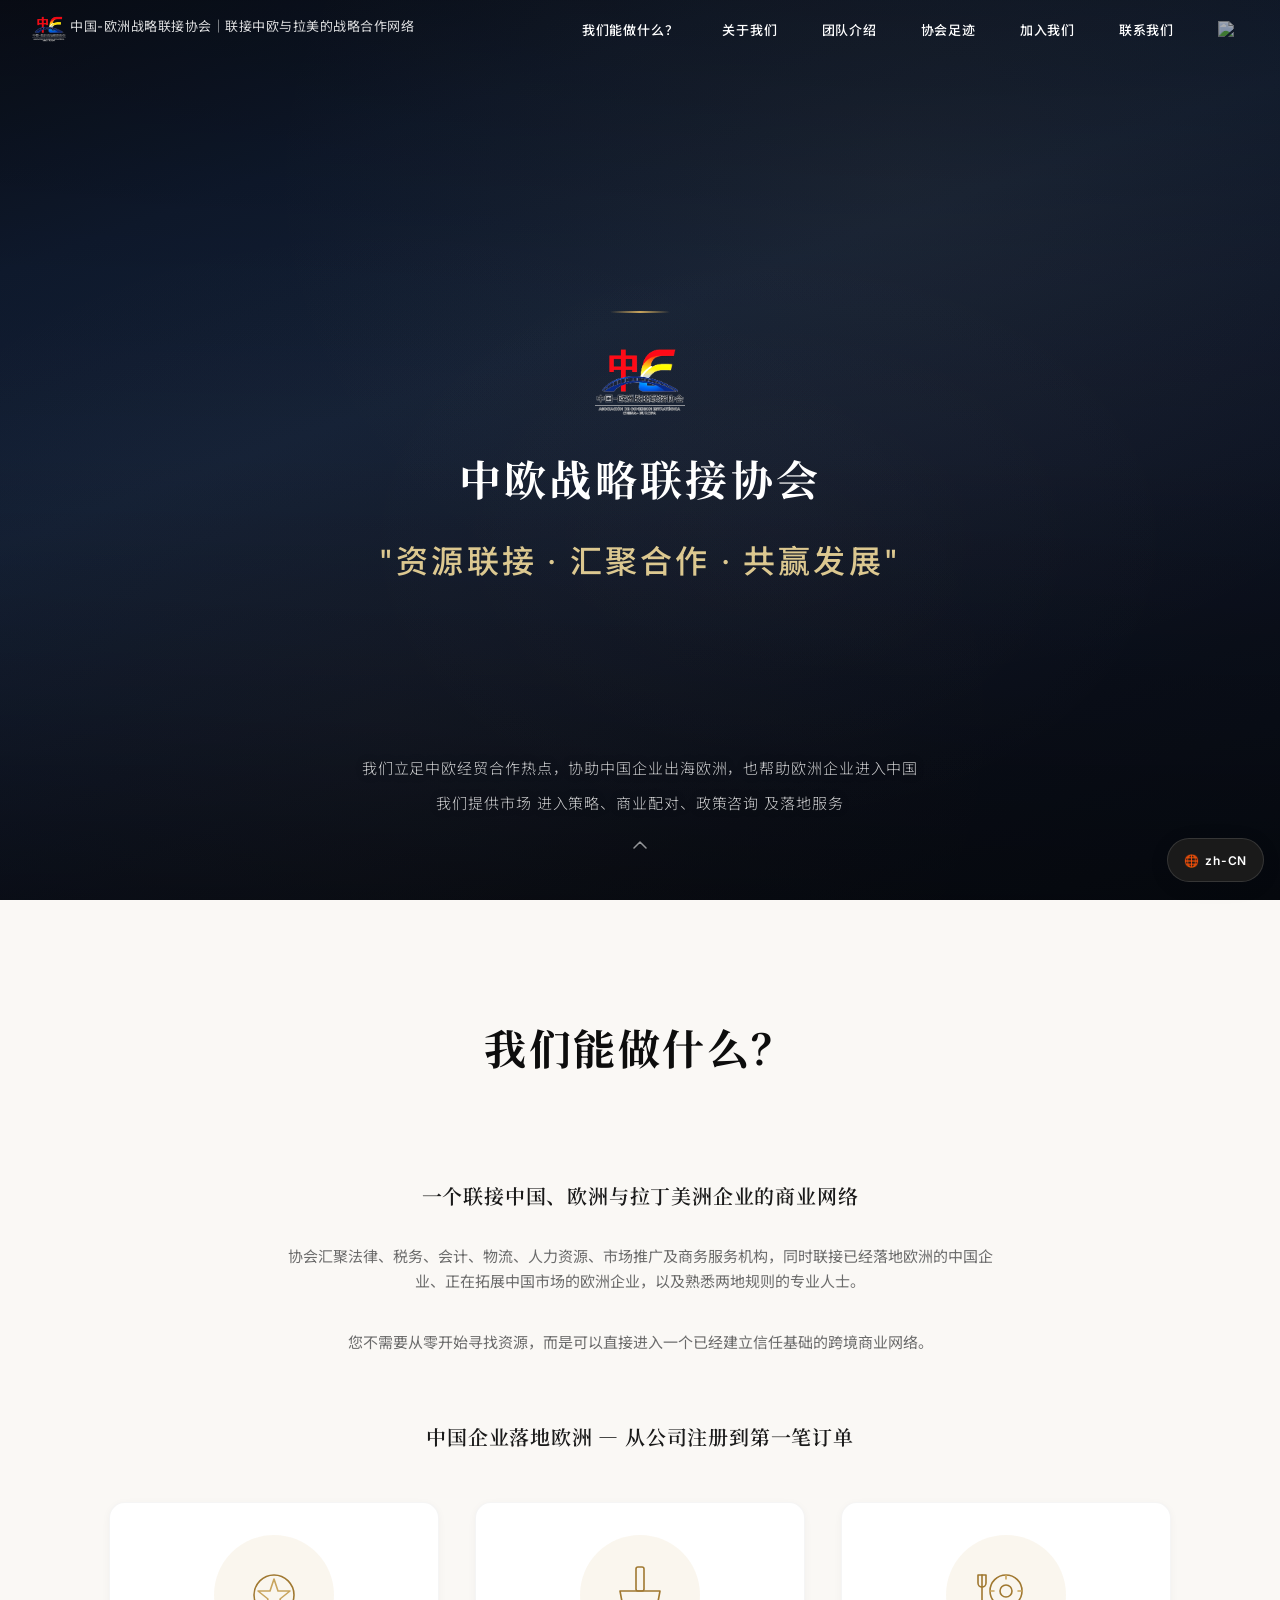
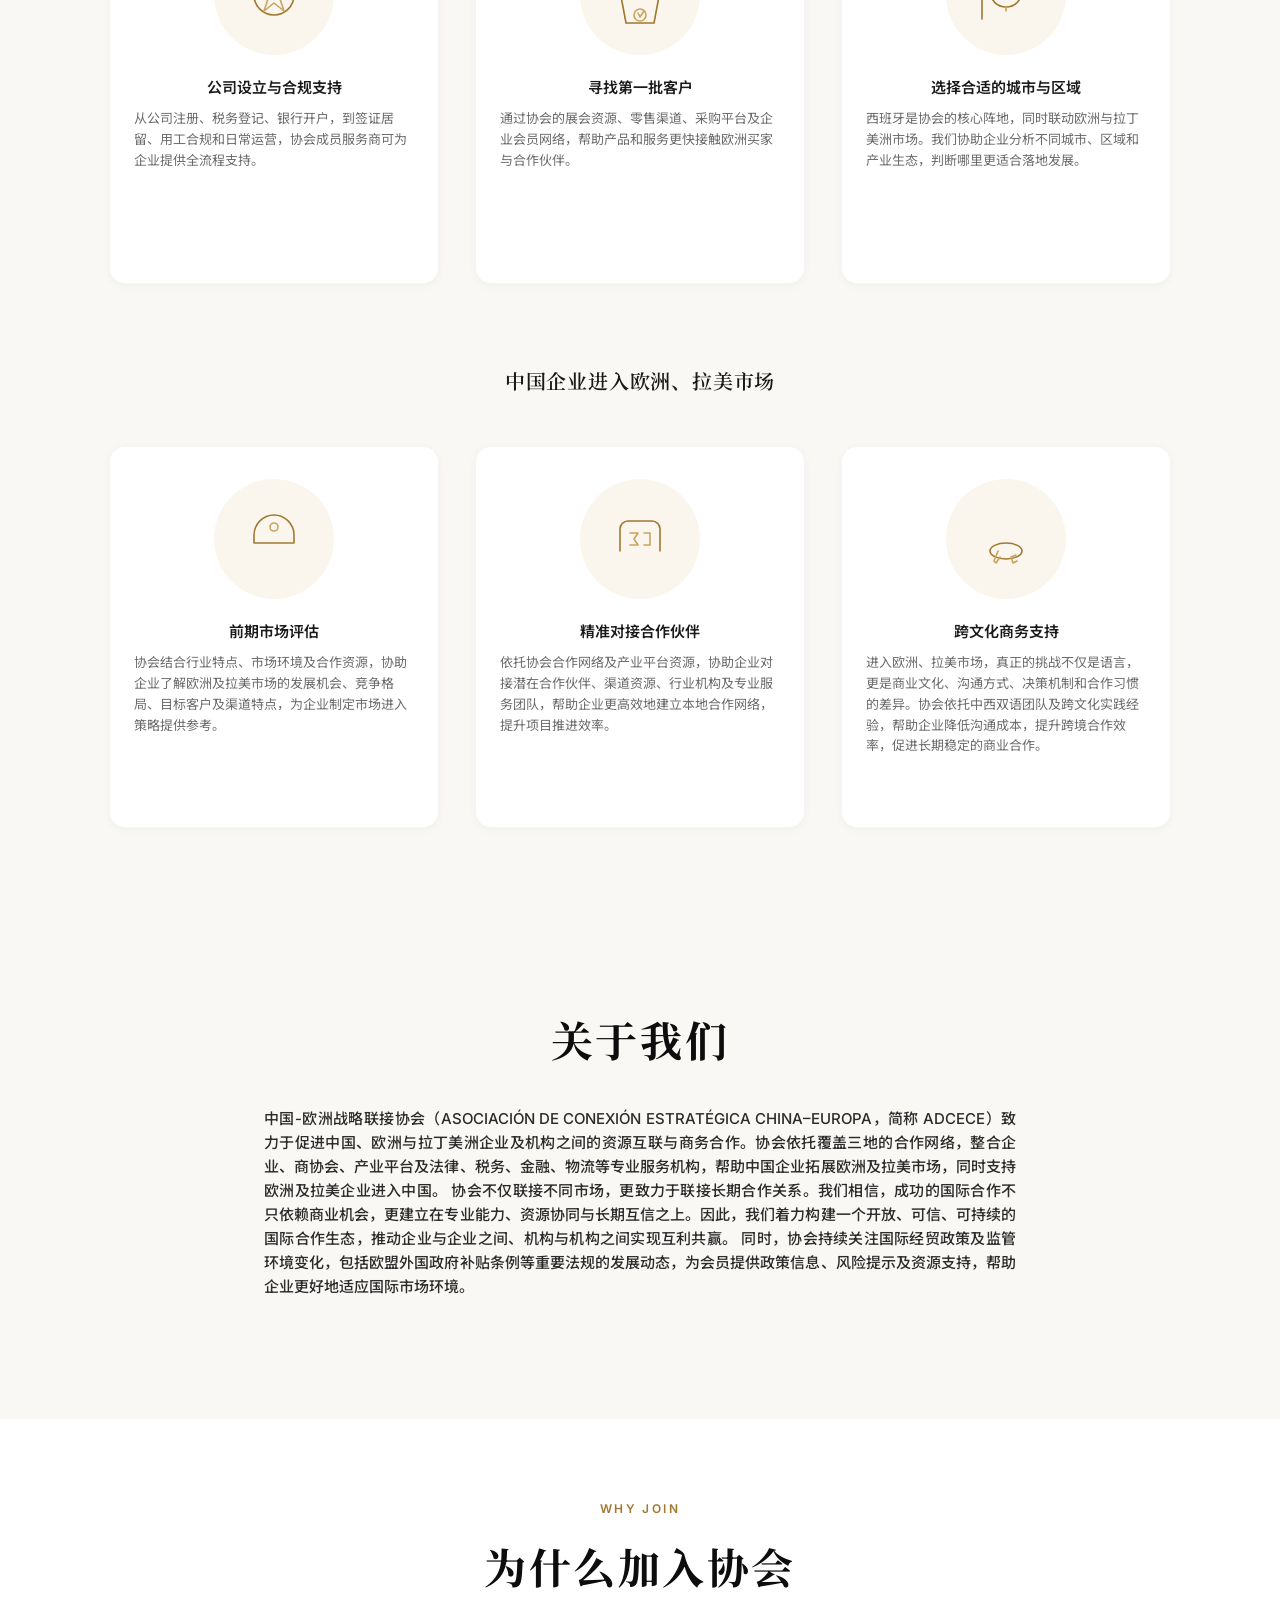
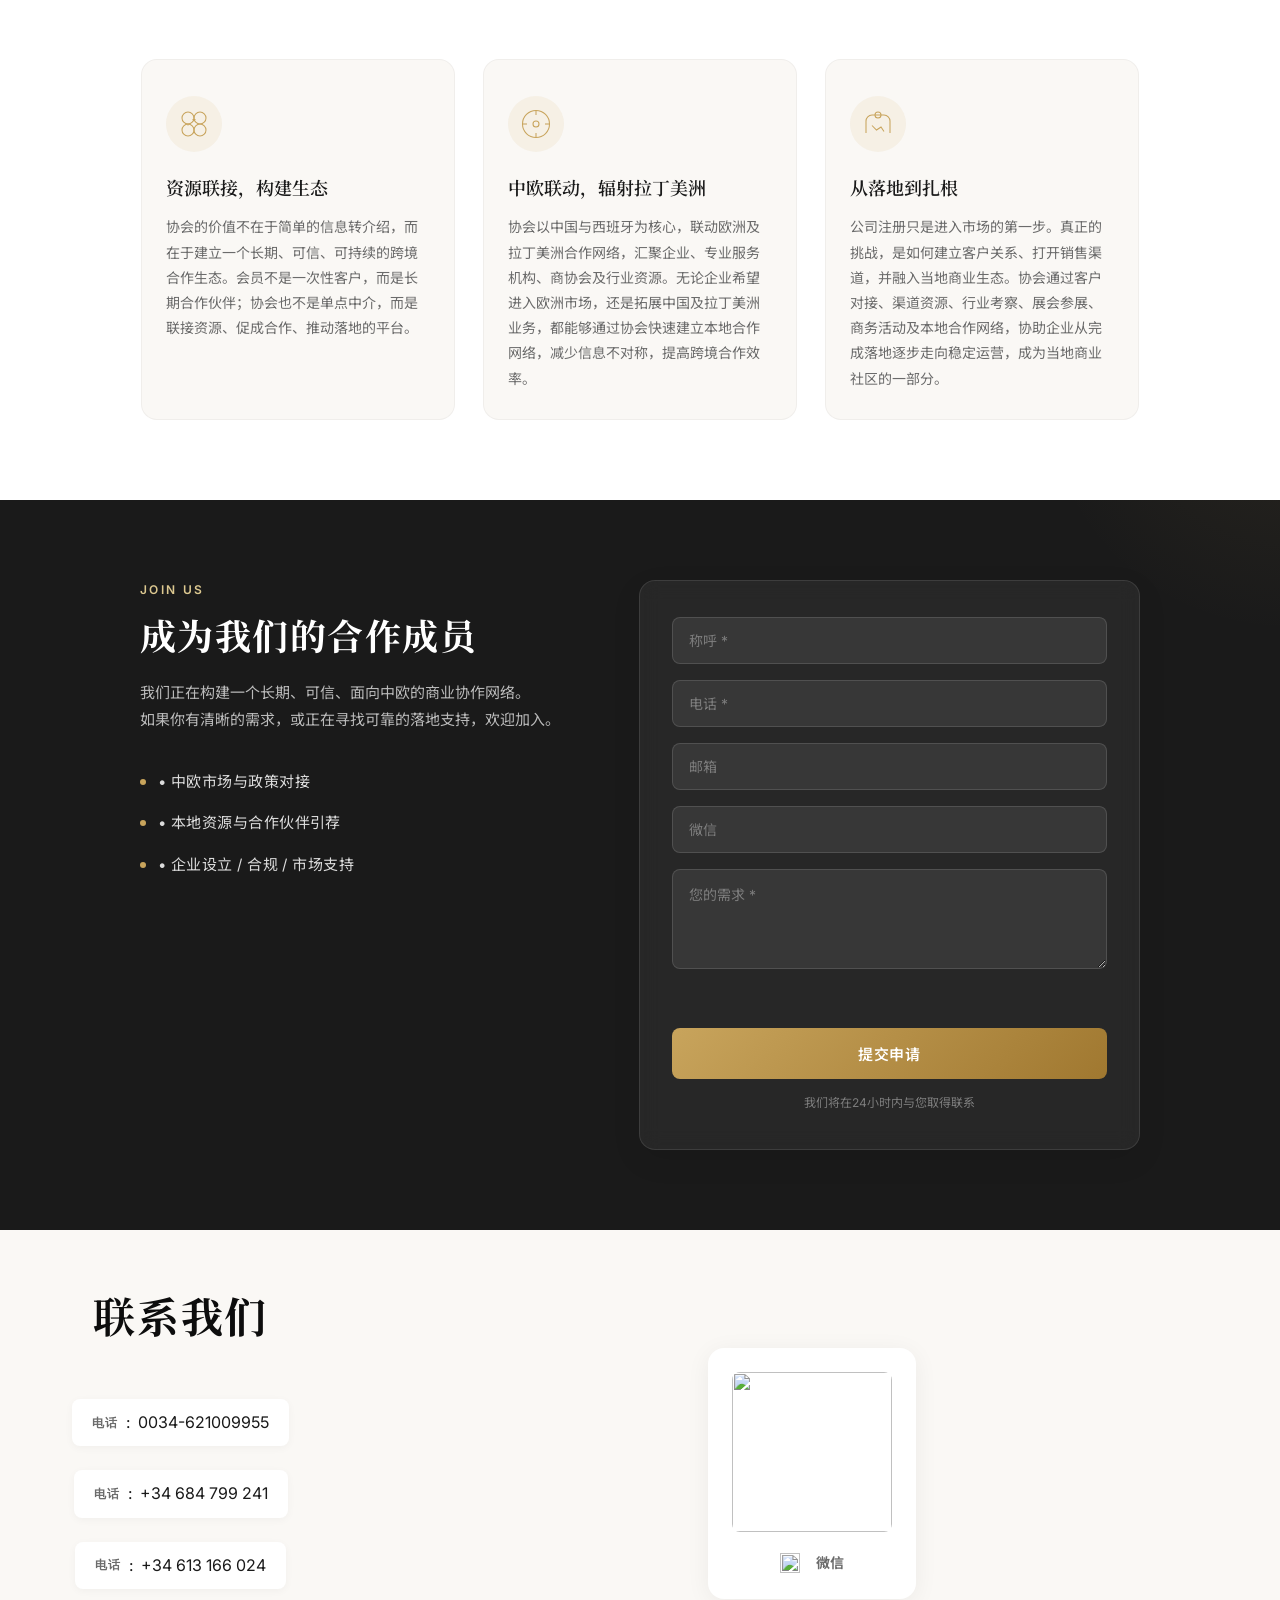
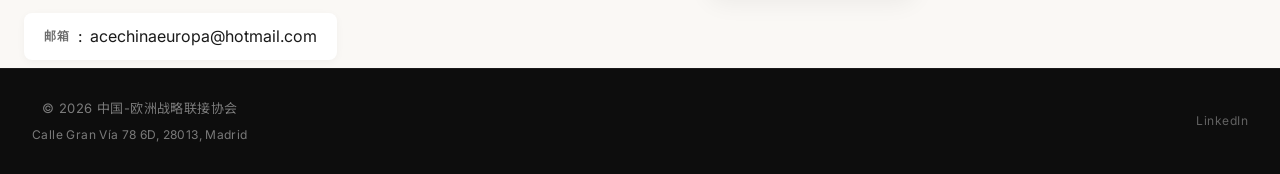
==== index.html @ f09429a1 "联系我们：缩行距+电子邮箱→邮箱" ====
<!DOCTYPE html>
<html lang="zh-CN">
<head>
    <meta charset="UTF-8">
    <meta http-equiv="Cache-Control" content="no-cache, no-store, must-revalidate">
    <meta http-equiv="Pragma" content="no-cache">
    <meta http-equiv="Expires" content="0">
    <title>中国-欧洲战略联接协会｜联接中国、欧洲、拉美的战略合作网络</title>
    <meta name="viewport" content="width=device-width, initial-scale=1.0">

    <meta name="description"
          content="中国-欧洲战略联接协会（中欧联协）聚焦中欧经贸合作，提供市场进入策略、商业配对、政策咨询与落地服务，协助中国企业出海欧洲，也帮助欧洲企业进入中国。"/>
    <meta name="keywords"
          content="中欧合作, 出海欧洲, 欧洲落地, 欧盟合规, 商业配对, 政策咨询, 西班牙投资, 德国投资, 匈牙利投资, 来华落地"/>
    <link rel="canonical" href="https://adcece.kantboot.com/">
    <meta name="robots" content="index,follow,max-image-preview:large,max-snippet:-1,max-video-preview:-1"/>

    <link rel="alternate" hreflang="zh-CN" href="https://adcece.kantboot.com/zh-CN/"/>
    <link rel="alternate" hreflang="zh-HK" href="https://adcece.kantboot.com/zh-HK/"/>
    <link rel="alternate" hreflang="zh-TW" href="https://adcece.kantboot.com/zh-TW/"/>
    <link rel="alternate" hreflang="en"    href="https://adcece.kantboot.com/en/"/>
    <link rel="alternate" hreflang="es"    href="https://adcece.kantboot.com/es/"/>
    <link rel="alternate" hreflang="fr"    href="https://adcece.kantboot.com/fr/"/>
    <link rel="alternate" hreflang="pt"    href="https://adcece.kantboot.com/pt/"/>
    <link rel="alternate" hreflang="de"    href="https://adcece.kantboot.com/de/"/>
    <link rel="alternate" hreflang="ru"    href="https://adcece.kantboot.com/ru/"/>
    <link rel="alternate" hreflang="ar"    href="https://adcece.kantboot.com/ar/"/>
    <link rel="alternate" hreflang="it"    href="https://adcece.kantboot.com/it/"/>
    <link rel="alternate" hreflang="x-default" href="https://adcece.kantboot.com/en/"/>

    <link rel="icon" href="image/logo.png" type="image/png"/>

    <!-- 原始 CSS（不动） -->
    <link rel="stylesheet" href="css/style.css"/>
    <link rel="stylesheet" href="css/header.css"/>
    <link rel="stylesheet" href="css/top.css"/>
    <link rel="stylesheet" href="css/we-do.css"/>
    <link rel="stylesheet" href="css/staff-member.css"/>
    <link rel="stylesheet" href="css/demo-show.css"/>
    <link rel="stylesheet" href="css/contact-us.css"/>
    <link rel="stylesheet" href="css/footer.css"/>
    <link rel="stylesheet" href="css/join-member.css"/>
    <link rel="stylesheet" href="css/lang.css"/>

    <!-- Premium 覆盖层 -->
    <link rel="stylesheet" href="css/premium.v5.css"/>
</head>

<body>

<header class="header" id="header">
    <div class="header-col">
        <img class="header-logo-img" style="margin-top: 4px" src="image/logo.png" alt="Logo"/>
        <span id="headerLogoText1" class="top-logo-text">中国-欧洲战略联接协会｜联接中国、欧洲、拉美的战略合作网络</span>
    </div>

    <!-- Desktop nav -->
    <div id="headerFloat1" class="header-float">
        <div class="header-col header-header-col-cli">
            <a href="#weDo">
                <div class="header-cli">我们能做什么？</div>
            </a>
        </div>
        <div class="header-col header-col-cli">
            <a href="#about">
                <div class="header-cli">关于我们</div>
            </a>
        </div>
        <div class="header-col header-col-cli">
            <a href="team.html">
                <div class="header-cli">团队介绍</div>
            </a>
        </div>
        <div class="header-col header-col-cli">
            <a href="footprints.html">
                <div class="header-cli">协会足迹</div>
            </a>
        </div>
        <div class="header-col header-col-cli">
            <a href="#joinMember">
                <div class="header-cli">加入我们</div>
            </a>
        </div>
        <div class="header-col header-col-cli">
            <a href="#contactUs">
                <div class="header-cli">联系我们</div>
            </a>
        </div>
        <div class="header-col header-col-cli">
            <div class="header-cli">
                <a href="#top" id="up">
                    <img class="header-cli-img" src="https://kindboot.oss-us-west-1.aliyuncs.com/image/up.svg"/>
                </a>
            </div>
        </div>
    </div>

    <!-- Mobile menu icon -->
    <div id="headerFloat2" class="header-float">
        <div onclick="openHeaderPopup()" class="header-cli">
            <img class="header-cli-img-2" src="https://kindboot.oss-us-west-1.aliyuncs.com/image/menu.svg"/>
        </div>
    </div>

    <!-- Mobile popup -->
    <div onclick="closeHeaderPopup()" id="headerPopupBg" class="header-popup-bg"></div>
    <div id="headerPopup" class="header-popup">
        <div class="header-logo-title">
            <img class="header-logo" src="image/logo.png"/><div style="font-size:14px;letter-spacing:0.06em;margin-top:4px;">中欧战略联接协会</div>
        </div>
        <div onclick="headerPopupClick('#weDo')" class="header-popup-item">
            <div class="header-popup-cli">我们能做什么？</div>
        </div>
        <div onclick="headerPopupClick('#about')" class="header-popup-item">
            <div class="header-popup-cli">关于我们</div>
        </div>
        <div onclick="headerPopupClick2('team.html')" class="header-popup-item">
            <div class="header-popup-cli">团队介绍</div>
        </div>
        <div onclick="headerPopupClick2('footprints.html')" class="header-popup-item">
            <div class="header-popup-cli">协会足迹</div>
        </div>
        <div onclick="headerPopupClick('#joinMember')" class="header-popup-item">
            <div class="header-popup-cli">加入我们</div>
        </div>
        <div onclick="headerPopupClick('#contactUs')" class="header-popup-item">
            <div class="header-popup-cli">联系我们</div>
        </div>
        <div onclick="headerPopupClick('#top')" class="header-popup-item">
            <div class="header-popup-cli">
                <img class="header-cli-img-2" src="https://kindboot.oss-us-west-1.aliyuncs.com/image/up.svg"/>
            </div>
        </div>
    </div>
</header>


<!-- ===== Hero / Top ===== -->
<div class="top" id="top">
    <div class="top-text-box">
        <div class="top-text">
            <div class="top-logo-title">
                <img class="top-logo" src="image/logo.png"><div style="font-size:42px;letter-spacing:0.08em;">中欧战略联接协会</div>
            </div>
            <div class="top-text-in">
                <div>"资源联接 · 汇聚合作 · 共赢发展"</div>
            </div>
        </div>
    </div>
    <div class="top-bottom-f">
        <div>我们立足中欧经贸合作热点，协助中国企业出海欧洲，也帮助欧洲企业进入中国</div>
        <div style="height: 10px"></div>
        <div>我们提供市场 进入策略、商业配对、政策咨询 及落地服务</div>
        <div>
            <svg class="top-up-icon" viewBox="0 0 24 24" width="24" height="24" fill="none" stroke="white" stroke-width="1.5" stroke-linecap="round" stroke-linejoin="round"><polyline points="18 15 12 9 6 15"/></svg>
        </div>
    </div>
</div>


<!-- ===== 我们能做什么？ ===== -->
<div id="weDo">
    <div class="we-do">
        <div class="we-do-line"></div>
        <div class="we-do-big-title">我们能做什么？</div>
        <div class="we-do-line"></div>

        <!-- 一个联接中西企业的商业网络 -->
        <div>
            <div class="we-do-title">一个联接中国、欧洲与拉丁美洲企业的商业网络</div>
            <div style="max-width:720px;margin:0 auto 36px;font-size:15px;line-height:1.65;color:var(--premium-light-muted);text-align:center;">
                协会汇聚法律、税务、会计、物流、人力资源、市场推广及商务服务机构，同时联接已经落地欧洲的中国企业、正在拓展中国市场的欧洲企业，以及熟悉两地规则的专业人士。
            </div>
            <div style="max-width:720px;margin:0 auto 36px;font-size:15px;line-height:1.65;color:var(--premium-light-muted);text-align:center;">
                您不需要从零开始寻找资源，而是可以直接进入一个已经建立信任基础的跨境商业网络。
            </div>
        </div>

        <!-- 中国企业落地欧洲 -->
        <div>
            <div class="we-do-title">中国企业落地欧洲 — 从公司注册到第一笔订单</div>
            <div>
                <div class="we-do-item">
                    <div class="we-do-item-svg">
                        <svg viewBox="0 0 64 64"><circle class="icon-stroke" cx="32" cy="32" r="20"/><polygon class="icon-accent" points="32,16 36,28 48,28 38,36 42,48 32,40 22,48 26,36 16,28 28,28"/></svg>
                    </div>
                    <div class="we-do-item-text">公司设立与合规支持</div>
                    <div class="we-do-item-small-text">从公司注册、税务登记、银行开户，到签证居留、用工合规和日常运营，协会成员服务商可为企业提供全流程支持。</div>
                </div>
                <div class="we-do-item">
                    <div class="we-do-item-svg">
                        <svg viewBox="0 0 64 64"><rect class="icon-stroke" x="28" y="4" width="8" height="24" rx="2"/><path class="icon-stroke" d="M12 28h40l-6 32H18z"/><circle class="icon-accent" cx="32" cy="52" r="6"/><path class="icon-accent" d="M30 50l2 4 4-6"/></svg>
                    </div>
                    <div class="we-do-item-text">寻找第一批客户</div>
                    <div class="we-do-item-small-text">通过协会的展会资源、零售渠道、采购平台及企业会员网络，帮助产品和服务更快接触欧洲买家与合作伙伴。</div>
                </div>
                <div class="we-do-item">
                    <div class="we-do-item-svg">
                        <svg viewBox="0 0 64 64"><line class="icon-stroke" x1="8" y1="12" x2="8" y2="56"/><path class="icon-stroke" d="M4 12h8v8a4 4 0 0 1-8 0z"/><circle class="icon-stroke" cx="32" cy="28" r="16"/><circle class="icon-stroke" cx="32" cy="28" r="6"/><path class="icon-accent" d="M32 12v4M32 44v4M16 28h4M44 28h4"/></svg>
                    </div>
                    <div class="we-do-item-text">选择合适的城市与区域</div>
                    <div class="we-do-item-small-text">西班牙是协会的核心阵地，同时联动欧洲与拉丁美洲市场。我们协助企业分析不同城市、区域和产业生态，判断哪里更适合落地发展。</div>
                </div>
            </div>
        </div>

        <!-- 中国企业进入欧洲拉美 -->
        <div>
            <div class="we-do-title">中国企业进入欧洲、拉美市场</div>
            <div>
                <div class="we-do-item">
                    <div class="we-do-item-svg">
                        <svg viewBox="0 0 64 64"><path class="icon-stroke" d="M12 28a20 20 0 0 1 40 0v8H12z"/><circle class="icon-accent" cx="32" cy="20" r="4"/></svg>
                    </div>
                    <div class="we-do-item-text">前期市场评估</div>
                    <div class="we-do-item-small-text">协会结合行业特点、市场环境及合作资源，协助企业了解欧洲及拉美市场的发展机会、竞争格局、目标客户及渠道特点，为企业制定市场进入策略提供参考。</div>
                </div>
                <div class="we-do-item">
                    <div class="we-do-item-svg">
                        <svg viewBox="0 0 64 64"><path class="icon-stroke" d="M12 44V22a8 8 0 0 1 8-8h24a8 8 0 0 1 8 8v22"/><path class="icon-accent" d="M22 26h8l-4 6 4 6h-8M36 26h6v12h-6"/></svg>
                    </div>
                    <div class="we-do-item-text">精准对接合作伙伴</div>
                    <div class="we-do-item-small-text">依托协会合作网络及产业平台资源，协助企业对接潜在合作伙伴、渠道资源、行业机构及专业服务团队，帮助企业更高效地建立本地合作网络，提升项目推进效率。</div>
                </div>
                <div class="we-do-item">
                    <div class="we-do-item-svg">
                        <svg viewBox="0 0 64 64"><path class="icon-stroke" d="M16 44a12 6 0 0 0 32 0A12 6 0 0 0 16 44z"/><polyline class="icon-accent" points="24,44 20,54 22,56 26,50"/><polyline class="icon-accent" points="42,48 37,50 39,56 43,54"/></svg>
                    </div>
                    <div class="we-do-item-text">跨文化商务支持</div>
                    <div class="we-do-item-small-text">进入欧洲、拉美市场，真正的挑战不仅是语言，更是商业文化、沟通方式、决策机制和合作习惯的差异。协会依托中西双语团队及跨文化实践经验，帮助企业降低沟通成本，提升跨境合作效率，促进长期稳定的商业合作。</div>
                </div>
            </div>
        </div>
    </div>
</div>


<!-- ===== 关于我们 ===== -->
<div id="about" class="demo-show">
    <div class="demo-show-box">
        <div class="demo-show-title">关于我们</div>
        <div class="demo-show-tip">

中国-欧洲战略联接协会（ASOCIACIÓN DE CONEXIÓN ESTRATÉGICA CHINA–EUROPA，简称 ADCECE）致力于促进中国、欧洲与拉丁美洲企业及机构之间的资源互联与商务合作。协会依托覆盖三地的合作网络，整合企业、商协会、产业平台及法律、税务、金融、物流等专业服务机构，帮助中国企业拓展欧洲及拉美市场，同时支持欧洲及拉美企业进入中国。

协会不仅联接不同市场，更致力于联接长期合作关系。我们相信，成功的国际合作不只依赖商业机会，更建立在专业能力、资源协同与长期互信之上。因此，我们着力构建一个开放、可信、可持续的国际合作生态，推动企业与企业之间、机构与机构之间实现互利共赢。

同时，协会持续关注国际经贸政策及监管环境变化，包括欧盟外国政府补贴条例等重要法规的发展动态，为会员提供政策信息、风险提示及资源支持，帮助企业更好地适应国际市场环境。

        </div>
    </div>
</div>


<div style="height: 20px"></div>


<!-- ===== 为什么加入协会 ===== -->
<div class="why-join">
    <div class="why-join-header">
        <div class="why-join-eyebrow">Why Join</div>
        <div class="why-join-title">为什么加入协会</div>
    </div>

    <div class="why-join-grid">
        <div class="why-join-card">
            <div class="why-join-icon">
                <svg viewBox="0 0 48 48" width="36" height="36" fill="none" stroke="var(--premium-gold)" stroke-width="1.4"><circle cx="16" cy="16" r="8"/><circle cx="32" cy="16" r="8"/><circle cx="16" cy="32" r="8"/><circle cx="32" cy="32" r="8"/><line x1="22" y1="18" x2="26" y2="18"/><line x1="16" y1="24" x2="16" y2="26"/></svg>
            </div>
            <div class="why-join-card-title">资源联接，构建生态</div>
            <div class="why-join-card-desc">协会的价值不在于简单的信息转介绍，而在于建立一个长期、可信、可持续的跨境合作生态。会员不是一次性客户，而是长期合作伙伴；协会也不是单点中介，而是联接资源、促成合作、推动落地的平台。</div>
        </div>
        <div class="why-join-card">
            <div class="why-join-icon">
                <svg viewBox="0 0 48 48" width="36" height="36" fill="none" stroke="var(--premium-gold)" stroke-width="1.4"><circle cx="24" cy="24" r="18"/><circle cx="24" cy="24" r="4"/><line x1="24" y1="6" x2="24" y2="12"/><line x1="24" y1="36" x2="24" y2="42"/><line x1="6" y1="24" x2="12" y2="24"/><line x1="36" y1="24" x2="42" y2="24"/></svg>
            </div>
            <div class="why-join-card-title">中欧联动，辐射拉丁美洲</div>
            <div class="why-join-card-desc">协会以中国与西班牙为核心，联动欧洲及拉丁美洲合作网络，汇聚企业、专业服务机构、商协会及行业资源。无论企业希望进入欧洲市场，还是拓展中国及拉丁美洲业务，都能够通过协会快速建立本地合作网络，减少信息不对称，提高跨境合作效率。</div>
        </div>
        <div class="why-join-card">
            <div class="why-join-icon">
                <svg viewBox="0 0 48 48" width="36" height="36" fill="none" stroke="var(--premium-gold)" stroke-width="1.4"><path d="M8 36V20a8 8 0 0 1 8-8h16a8 8 0 0 1 8 8v16"/><circle cx="24" cy="12" r="4"/><polyline points="16,26 22,32 28,28 32,34"/></svg>
            </div>
            <div class="why-join-card-title">从落地到扎根</div>
            <div class="why-join-card-desc">公司注册只是进入市场的第一步。真正的挑战，是如何建立客户关系、打开销售渠道，并融入当地商业生态。协会通过客户对接、渠道资源、行业考察、展会参展、商务活动及本地合作网络，协助企业从完成落地逐步走向稳定运营，成为当地商业社区的一部分。</div>
        </div>
    </div>
</div>


<!-- ===== 加入我们 ===== -->
<div id="joinMember" class="join-member">
    <div class="join-member-inner">
        <div class="join-member-layout">
            <div class="join-member-intro">
                <div class="join-member-eyebrow">JOIN US</div>
                <div class="join-member-title">成为我们的合作成员</div>
                <div class="join-member-desc">
                    <span>我们正在构建一个长期、可信、面向中欧的商业协作网络。</span><br/>
                    <span>如果你有清晰的需求，或正在寻找可靠的落地支持，欢迎加入。</span>
                </div>

                <ul class="join-member-points">
                    <li>• <span>中欧市场与政策对接</span></li>
                    <li>• <span>本地资源与合作伙伴引荐</span></li>
                    <li>• <span>企业设立 / 合规 / 市场支持</span></li>
                </ul>
            </div>

            <form class="join-member-form"
                  action="javascript:void(0)"
                  onsubmit="return consult(event)">

                <div class="join-member-row">
                    <input id="jmName" placeholder="称呼 *" required/>
                </div>
                <div class="join-member-row">
                    <input id="jmPhone" placeholder="电话 *" required/>
                </div>
                <div class="join-member-row">
                    <input id="jmEmail" placeholder="邮箱"/>
                </div>
                <div class="join-member-row">
                    <input id="jmWechat" placeholder="微信"/>
                </div>
                <div class="join-member-row">
                    <textarea id="jmNeed" rows="4" placeholder="您的需求 *" required></textarea>
                </div>

                <div id="jmError" class="join-member-error"></div>

                <button type="submit"
                        id="joinMemberSubmitBtn"
                        class="join-member-btn">提交申请</button>

                <div class="join-member-tip">我们将在24小时内与您取得联系</div>
            </form>
        </div>
    </div>
</div>


<!-- ===== 联系我们 ===== -->
<div id="contactUs" style="margin-top: 0" class="contact-us">
    <div>
        <div class="contact-us-title">
            <div class="contact-us-title-text">联系我们</div>
            <div class="contact-us-line"></div>
            <div>
                <div>
                    <div class="contact-us-line"></div>
                    <div class="contact-us-value">
                        <a href="tel:0034-621009955" class="contact-us-href">
                            <span>电话</span>: <span>0034-621009955</span>
                        </a>
                    </div>
                </div>
                <div>
                    <div class="contact-us-line"></div>
                    <div class="contact-us-value">
                        <a href="tel:+34684799241" class="contact-us-href">
                            <span>电话</span>: <span>+34 684 799 241</span>
                        </a>
                    </div>
                </div>
                <div>
                    <div class="contact-us-line"></div>
                    <div class="contact-us-value">
                        <a href="tel:+34613166024" class="contact-us-href">
                            <span>电话</span>: <span>+34 613 166 024</span>
                        </a>
                    </div>
                </div>
                <div>
                    <div class="contact-us-line"></div>
                    <div class="contact-us-value">
                        <a href="mailto:acechinaeuropa@hotmail.com" class="contact-us-href">
                            <span>邮箱</span>: <span>acechinaeuropa@hotmail.com</a>
                    </div>
                </div>
            </div>
        </div>

        <div class="contact-us-img-box">
            <div class="contact-us-img-item">
                <div class="contact-us-line-2"></div>
                <div class="contact-us-img-item-in">
                    <div>
                        <img src="/functional-file-web/file/visit?id=932506812306073"
                             class="contact-us-img-item-in-img"/>
                    </div>
                    <div class="contact-us-img-item-in-img-text">
                        <img src="/functional-icon-web/icon/visitByCode?code=simpleicons-wechat&color=#000000"
                             class="contact-us-img-item-in-img-text-icon"/>
                        <div class="contact-us-img-item-in-img-text-text">微信</div>
                    </div>
                </div>
            </div>
        </div>
    </div>
</div>


<!-- ===== Footer ===== -->
<footer id="footer" class="footer">
    <div class="footer-left">
        <div>© 2026 中国-欧洲战略联接协会</div>
        <div style="margin-top:6px;font-size:12px;">Calle Gran Vía 78 6D, 28013, Madrid</div>
    </div>
    <div class="footer-right">
        <a href="https://www.linkedin.com/company/asociación-de-conexión-estratégica-china-europa" target="_blank" rel="noopener" style="color:rgba(255,255,255,0.35);text-decoration:none;font-size:12px;letter-spacing:0.04em;">LinkedIn</a>
    </div>
</footer>


<!-- ===== 语言切换按钮 ===== -->
<button id="langFab" class="lang-fab" type="button" aria-haspopup="dialog" aria-expanded="false">
    <span class="lang-icon">🌐</span> <span id="langFabText">zh-CN</span>
</button>

<div id="langSheet" class="lang-sheet" aria-hidden="true">
    <div id="langSheetBg" class="lang-sheet-bg"></div>
    <div class="lang-sheet-panel" role="dialog" aria-modal="true" aria-label="Select language">
        <div class="lang-sheet-header">
            <div class="lang-sheet-title">Language</div>
            <button id="langSheetClose" class="lang-sheet-close" type="button">✕</button>
        </div>
        <div class="lang-sheet-list">
            <a class="lang-sheet-item" href="/en/" data-lang="en">
                <div class="lang-sheet-item-left">
                    <div class="lang-sheet-item-name">English</div>
                    <div class="lang-sheet-item-sub">EN</div>
                </div>
                <div class="lang-sheet-item-right">›</div>
            </a>
            <a class="lang-sheet-item is-active" href="/zh-CN/" data-lang="zh-CN">
                <div class="lang-sheet-item-left">
                    <div class="lang-sheet-item-name">简体中文</div>
                    <div class="lang-sheet-item-sub">zh_CN</div>
                </div>
                <div class="lang-sheet-item-right">✓</div>
            </a>
            <a class="lang-sheet-item" href="/zh-HK/" data-lang="zh-HK">
                <div class="lang-sheet-item-left">
                    <div class="lang-sheet-item-name">繁體中文</div>
                    <div class="lang-sheet-item-sub">zh-HK</div>
                </div>
                <div class="lang-sheet-item-right">›</div>
            </a>
            <a class="lang-sheet-item" href="/es/" data-lang="es-ES">
                <div class="lang-sheet-item-left">
                    <div class="lang-sheet-item-name">Español</div>
                    <div class="lang-sheet-item-sub">es</div>
                </div>
                <div class="lang-sheet-item-right">›</div>
            </a>
            <a class="lang-sheet-item" href="/fr-FR/" data-lang="fr-FR">
                <div class="lang-sheet-item-left">
                    <div class="lang-sheet-item-name">Français</div>
                    <div class="lang-sheet-item-sub">fr-FR</div>
                </div>
                <div class="lang-sheet-item-right">›</div>
            </a>
            <a class="lang-sheet-item" href="/pt-PT/" data-lang="pt-PT">
                <div class="lang-sheet-item-left">
                    <div class="lang-sheet-item-name">Português</div>
                    <div class="lang-sheet-item-sub">pt-PT</div>
                </div>
                <div class="lang-sheet-item-right">›</div>
            </a>
            <a class="lang-sheet-item" href="/de/" data-lang="de-DE">
                <div class="lang-sheet-item-left">
                    <div class="lang-sheet-item-name">Deutsch</div>
                    <div class="lang-sheet-item-sub">de</div>
                </div>
                <div class="lang-sheet-item-right">›</div>
            </a>
            <a class="lang-sheet-item" href="/ru/" data-lang="ru-RU">
                <div class="lang-sheet-item-left">
                    <div class="lang-sheet-item-name">Русский</div>
                    <div class="lang-sheet-item-sub">ru-RU</div>
                </div>
                <div class="lang-sheet-item-right">›</div>
            </a>
            <a class="lang-sheet-item" href="/ar/" data-lang="ar">
                <div class="lang-sheet-item-left">
                    <div class="lang-sheet-item-name">العربية</div>
                    <div class="lang-sheet-item-sub">ar</div>
                </div>
                <div class="lang-sheet-item-right">›</div>
            </a>
            <a class="lang-sheet-item" href="/it/" data-lang="it">
                <div class="lang-sheet-item-left">
                    <div class="lang-sheet-item-name">Italiano</div>
                    <div class="lang-sheet-item-sub">it</div>
                </div>
                <div class="lang-sheet-item-right">›</div>
            </a>
        </div>
    </div>
</div>


<!-- ===== 原始 JS（不动） ===== -->
<script src="js/header.js"></script>
<script src="js/staffMember.js"></script>
<script src="js/demoShow.js"></script>
<script>
    function headerPopupClick2(url) {
        if (typeof closeHeaderPopup === 'function') closeHeaderPopup();
        window.location.href = url;
    }
</script>

<!-- ===== Premium JS ===== -->
<script src="js/premium.js" defer></script>

<!-- ===== 表单提交（原始逻辑，不动） ===== -->
<script>
    function consult(e) {
        e = e || window.event;
        if (e) { e.preventDefault(); e.stopPropagation(); }
        if (document.getElementById('jmError').innerText.trim() !== '') { return false; }

        let name = document.getElementById('jmName').value.trim();
        let phone = document.getElementById('jmPhone').value.trim();
        let email = document.getElementById('jmEmail').value.trim();
        let wechat = document.getElementById('jmWechat').value.trim();
        let need = document.getElementById('jmNeed').value.trim();

        const phoneRegex = /^(?:\+|00)\d{8,}$/;
        if (!phoneRegex.test(phone)) {
            document.getElementById('jmError').innerText = "请输入有效的国际电话号码，例如 +8613155908637 或者 0034-621009955";
            const btn = document.getElementById("joinMemberSubmitBtn");
            btn.disabled = true; btn.style.opacity = .6;
            setTimeout(() => { document.getElementById('jmError').innerText = ''; btn.disabled = false; btn.style.opacity = 1; }, 2000);
            return false;
        }
        if (email && !/^[^\s@]+@[^\s@]+\.[^\s@]+$/.test(email)) {
            document.getElementById("jmError").innerText = "请输入有效的邮箱地址";
            const btn = document.getElementById("joinMemberSubmitBtn");
            btn.disabled = true; btn.style.opacity = .6;
            setTimeout(() => { document.getElementById('jmError').innerText = ''; btn.disabled = false; btn.style.opacity = 1; }, 2000);
            return false;
        }

        const data = {"name":name,"phone":phone,"email":email,"wechat":wechat,"demand":need};
        const xhr = new XMLHttpRequest();
        xhr.withCredentials = true;
        xhr.addEventListener("readystatechange", function () {
            if (this.readyState === this.DONE) {
                let json;
                try { json = JSON.parse(this.responseText); } catch (err) {
                    document.getElementById("jmError").innerText = "Server response invalid"; return;
                }
                if (json.success) {
                    ['jmName','jmPhone','jmEmail','jmWechat','jmNeed'].forEach(id => document.getElementById(id).disabled = true);
                    const btn = document.getElementById("joinMemberSubmitBtn");
                    btn.disabled = true; btn.innerText = "提交成功，我们将在24小时内与您取得联系";
                    setTimeout(()=>{
                        ['jmName','jmPhone','jmEmail','jmWechat','jmNeed'].forEach(id => { document.getElementById(id).disabled = false; document.getElementById(id).value = ''; });
                        btn.disabled = false; btn.innerText = "提交申请";
                    },5000);
                } else {
                    if (json.stateCode === 'tooFrequentConsult') {
                        document.getElementById("jmError").innerText = "操作频繁";
                    }
                }
            }
        });
        xhr.open("POST", "/project-adcece-web/consult/consult");
        xhr.setRequestHeader("Content-Type", "application/json");
        xhr.send(JSON.stringify(data));
        return false;
    }

    document.querySelectorAll("input[required], textarea[required]").forEach(el => {
        el.addEventListener("invalid", function () { this.setCustomValidity("请填写此字段"); });
        el.addEventListener("input", function () { this.setCustomValidity(""); });
    });
</script>

<script>
    function initHeaderLogoText() {
        let titleOnSmallScreen = "中国-欧洲战略联接协会";
        let titleOnMediumScreen = "中国-欧洲战略联接协会｜联接中欧与拉美的战略合作网络";
        let titleOnLargeScreen = "中国-欧洲战略联接协会｜联接中欧与拉美的战略合作网络";
        let languageCode2 = "zh-CN";

        if (window.innerWidth < 1020) {
            document.getElementById('headerLogoText1').innerText = titleOnSmallScreen;
            if (languageCode2.indexOf("zh") === -1) {
                document.getElementById('headerLogoText1').style.fontSize = "12px";
                document.getElementById('headerLogoText1').style.marginTop = "7px";
                document.querySelectorAll('.header-cli').forEach(el => { el.style.marginLeft = "5px"; });
            }
        } else if (window.innerWidth < 1200) {
            document.getElementById('headerLogoText1').innerText = titleOnMediumScreen;
            if (languageCode2.indexOf("zh") === -1) {
                document.getElementById('headerLogoText1').style.fontSize = "14px";
                document.getElementById('headerLogoText1').style.marginTop = "6px";
                document.querySelectorAll('.header-cli').forEach(el => { el.style.marginLeft = "5px"; });
            }
        } else {
            document.getElementById('headerLogoText1').innerText = titleOnLargeScreen;
            if (languageCode2.indexOf("zh") === -1) {
                document.getElementById('headerLogoText1').style.fontSize = "14px";
                document.getElementById('headerLogoText1').style.marginTop = "6px";
                document.querySelectorAll('.header-cli').forEach(el => { el.style.marginLeft = "30px"; });
            }
        }
        if (languageCode2.indexOf("zh") === -1) {
            document.getElementById('headerLogoText1').innerText = titleOnSmallScreen;
        }
    }

    initHeaderLogoText();
    window.onresize = function () { initHeaderLogoText(); }
</script>

<script>
    (function () {
        const fab = document.getElementById('langFab');
        const fabText = document.getElementById('langFabText');
        const sheet = document.getElementById('langSheet');
        const bg = document.getElementById('langSheetBg');
        const closeBtn = document.getElementById('langSheetClose');

        let sheetOldDisplay = sheet.style.display + '';
        sheet.style.display = 'none';
        setTimeout(() => { sheet.style.display = sheetOldDisplay; }, 1000);

        if (!fab || !sheet) return;

        function openSheet() { sheet.classList.add('is-open'); sheet.setAttribute('aria-hidden', 'false'); fab.setAttribute('aria-expanded', 'true'); }
        function closeSheet() { sheet.classList.remove('is-open'); sheet.setAttribute('aria-hidden', 'true'); fab.setAttribute('aria-expanded', 'false'); }

        fab.addEventListener('click', (e) => { e.stopPropagation(); openSheet(); });
        bg.addEventListener('click', closeSheet);
        closeBtn.addEventListener('click', closeSheet);
        document.addEventListener('keydown', (e) => { if (e.key === 'Escape') closeSheet(); });

        sheet.addEventListener('click', (e) => {
            const a = e.target.closest('a.lang-sheet-item');
            if (!a) return;
            const lang = a.getAttribute('data-lang') || 'EN';
            fabText.textContent = (lang === 'zh-CN') ? 'ZH' : (lang === 'zh-HK') ? 'HK' : (lang === 'es-ES') ? 'ES' : (lang || 'EN').toUpperCase().slice(0, 2);
        });
    })();
</script>

</body>
</html>
---- css/style.css ----
html, body {
    margin: 0;
}

:root {
    /* 方式屏幕开始时闪烁 */
    background-color: #333333;
}

/**
 * KT Design System - 全局设计变量
 * 本文件定义了一套完整的设计系统变量，支持浅色/深色模式切换
 * 命名规则:
 *   - 前缀: kt- (KT Design System)
 *   - 模式: -light (浅色模式) / -dark (深色模式)
 *   - 类型: -color (颜色) / -font (字体) / -size (尺寸) / -border (边框) / -shadow (阴影)
 *   - 层级: 数字越大表示视觉权重越高（1为最轻，10为最重）
 */
:root {
    /* 主色 - 黑色系 */
    /* 点击状态 */
    --kt-color-primary-light-7: #000000;
    /* 默认状态 */
    --kt-color-primary-light-6: #222222;
    /* 悬停状态 */
    --kt-color-primary-light-5: #444444;
    /* 特殊场景 */
    --kt-color-primary-light-4: #666666;
    /* 禁用状态 */
    --kt-color-primary-light-3: #888888;
    /* 文字禁用 */
    --kt-color-primary-light-2: #AAAAAA;
    /* 最浅 */
    --kt-color-primary-light-1: #CCCCCC;

    /* 主色 - 深色模式 */
    /* 点击状态 */
    --kt-color-primary-dark-7: #333333;
    /* 默认状态 */
    --kt-color-primary-dark-6: #777777;
    /* 悬停状态 */
    --kt-color-primary-dark-5: #CCCCCC;
    /* 特殊场景 */
    --kt-color-primary-dark-4: #999999;
    /* 禁用状态 */
    --kt-color-primary-dark-3: #555555;
    /* 文字禁用 */
    --kt-color-primary-dark-2: #444444;
    /* 最浅 */
    --kt-color-primary-dark-1: #222222;

    --kt-color-primary-7: var(--kt-color-primary-light-7);
    --kt-color-primary-6: var(--kt-color-primary-light-6);
    --kt-color-primary-5: var(--kt-color-primary-light-5);
    --kt-color-primary-4: var(--kt-color-primary-light-4);
    --kt-color-primary-3: var(--kt-color-primary-light-3);
    --kt-color-primary-2: var(--kt-color-primary-light-2);
    --kt-color-primary-1: var(--kt-color-primary-light-1);
}

[color-scheme="light"] {
    --kt-color-primary-7: var(--kt-color-primary-light-7);
    --kt-color-primary-6: var(--kt-color-primary-light-6);
    --kt-color-primary-5: var(--kt-color-primary-light-5);
    --kt-color-primary-4: var(--kt-color-primary-light-4);
    --kt-color-primary-3: var(--kt-color-primary-light-3);
    --kt-color-primary-2: var(--kt-color-primary-light-2);
    --kt-color-primary-1: var(--kt-color-primary-light-1);
}

[color-scheme="dark"] {
    --kt-color-primary-7: var(--kt-color-primary-dark-7);
    --kt-color-primary-6: var(--kt-color-primary-dark-6);
    --kt-color-primary-5: var(--kt-color-primary-dark-5);
    --kt-color-primary-4: var(--kt-color-primary-dark-4);
    --kt-color-primary-3: var(--kt-color-primary-dark-3);
    --kt-color-primary-2: var(--kt-color-primary-dark-2);
    --kt-color-primary-1: var(--kt-color-primary-dark-1);
}


:root {
    /* 成功色 - 绿色系 */
    /* 点击状态 - 深绿 */
    --kt-color-success-light-7: #006400;
    /* 默认状态 */
    --kt-color-success-light-6: #0C8D0C;
    /* 悬停状态 */
    --kt-color-success-light-5: #2CA02C;
    /* 特殊场景 */
    --kt-color-success-light-4: #4EB94E;
    /* 禁用状态 */
    --kt-color-success-light-3: #8FD18F;
    /* 文字禁用 */
    --kt-color-success-light-2: #C5E7C5;
    /* 最浅 */
    --kt-color-success-light-1: #EAF5EA;

    /* 成功色 - 深色模式 */
    /* 点击状态 */
    --kt-color-success-dark-7: #005A00;
    /* 默认状态 */
    --kt-color-success-dark-6: #0A7A0A;
    /* 悬停状态 */
    --kt-color-success-dark-5: #259425;
    /* 特殊场景 */
    --kt-color-success-dark-4: #4DB04D;
    /* 禁用状态 */
    --kt-color-success-dark-3: #85D085;
    /* 文字禁用 */
    --kt-color-success-dark-2: #C2E7C2;
    /* 最浅 */
    --kt-color-success-dark-1: #E0F5E0;

    --kt-color-success-7: var(--kt-color-success-light-7);
    --kt-color-success-6: var(--kt-color-success-light-6);
    --kt-color-success-5: var(--kt-color-success-light-5);
    --kt-color-success-4: var(--kt-color-success-light-4);
    --kt-color-success-3: var(--kt-color-success-light-3);
    --kt-color-success-2: var(--kt-color-success-light-2);
    --kt-color-success-1: var(--kt-color-success-light-1);
}

[color-scheme="light"] {
    --kt-color-success-7: var(--kt-color-success-light-7);
    --kt-color-success-6: var(--kt-color-success-light-6);
    --kt-color-success-5: var(--kt-color-success-light-5);
    --kt-color-success-4: var(--kt-color-success-light-4);
    --kt-color-success-3: var(--kt-color-success-light-3);
    --kt-color-success-2: var(--kt-color-success-light-2);
}

[color-scheme="dark"] {
    --kt-color-success-7: var(--kt-color-success-dark-7);
    --kt-color-success-6: var(--kt-color-success-dark-6);
    --kt-color-success-5: var(--kt-color-success-dark-5);
    --kt-color-success-4: var(--kt-color-success-dark-4);
    --kt-color-success-3: var(--kt-color-success-dark-3);
    --kt-color-success-2: var(--kt-color-success-dark-2);
    --kt-color-success-1: var(--kt-color-success-dark-1);
}


:root {
    /* 警告色 - 橙色系 */
    /* 点击状态 - 深橙 */
    --kt-color-warning-light-7: #C45A00;
    /* 默认状态 */
    --kt-color-warning-light-6: #E67C00;
    /* 悬停状态 */
    --kt-color-warning-light-5: #FF9D1F;
    /* 特殊场景 */
    --kt-color-warning-light-4: #FFB85C;
    /* 禁用状态 */
    --kt-color-warning-light-3: #FFD699;
    /* 文字禁用 */
    --kt-color-warning-light-2: #FFEED1;
    /* 最浅 */
    --kt-color-warning-light-1: #FFF8E5;

    /* 警告色 - 深色模式 */
    /* 点击状态 */
    --kt-color-warning-dark-7: #A64D00;
    /* 默认状态 */
    --kt-color-warning-dark-6: #D26900;
    /* 悬停状态 */
    --kt-color-warning-dark-5: #F08E1A;
    /* 特殊场景 */
    --kt-color-warning-dark-4: #FFB04D;
    /* 禁用状态 */
    --kt-color-warning-dark-3: #FFD191;
    /* 文字禁用 */
    --kt-color-warning-dark-2: #FFECD1;
    /* 最浅 */
    --kt-color-warning-dark-1: #FFF5E5;

    --kt-color-warning-7: var(--kt-color-warning-light-7);
    --kt-color-warning-6: var(--kt-color-warning-light-6);
    --kt-color-warning-5: var(--kt-color-warning-light-5);
    --kt-color-warning-4: var(--kt-color-warning-light-4);
    --kt-color-warning-3: var(--kt-color-warning-light-3);
    --kt-color-warning-2: var(--kt-color-warning-light-2);
    --kt-color-warning-1: var(--kt-color-warning-light-1);
}

[color-scheme="light"] {
    --kt-color-warning-7: var(--kt-color-warning-light-7);
    --kt-color-warning-6: var(--kt-color-warning-light-6);
    --kt-color-warning-5: var(--kt-color-warning-light-5);
    --kt-color-warning-4: var(--kt-color-warning-light-4);
    --kt-color-warning-3: var(--kt-color-warning-light-3);
    --kt-color-warning-2: var(--kt-color-warning-light-2);
    --kt-color-warning-1: var(--kt-color-warning-light-1);
}

:root {
    /* 错误色 - 红色系 */
    /* 点击状态 - 深红 */
    --kt-color-error-light-7: #A8071A;
    /* 默认状态 */
    --kt-color-error-light-6: #CF1322;
    /* 悬停状态 */
    --kt-color-error-light-5: #F5222D;
    /* 特殊场景 */
    --kt-color-error-light-4: #FF707A;
    /* 禁用状态 */
    --kt-color-error-light-3: #FFB6BA;
    /* 文字禁用 */
    --kt-color-error-light-2: #FFE0E2;
    /* 最浅 */
    --kt-color-error-light-1: #FFF5F7;

    /* 错误色 - 深色模式 */
    /* 点击状态 */
    --kt-color-error-dark-7: #8A0618;
    /* 默认状态 */
    --kt-color-error-dark-6: #B30F22;
    /* 悬停状态 */
    --kt-color-error-dark-5: #D92B2B;
    /* 特殊场景 */
    --kt-color-error-dark-4: #FF6B6B;
    /* 禁用状态 */
    --kt-color-error-dark-3: #FFA8A8;
    /* 文字禁用 */
    --kt-color-error-dark-2: #FFD9D9;
    /* 最浅 */
    --kt-color-error-dark-1: #FFF0F0;

    --kt-color-error-7: var(--kt-color-error-light-7);
    --kt-color-error-6: var(--kt-color-error-light-6);
    --kt-color-error-5: var(--kt-color-error-light-5);
    --kt-color-error-4: var(--kt-color-error-light-4);
    --kt-color-error-3: var(--kt-color-error-light-3);
    --kt-color-error-2: var(--kt-color-error-light-2);
    --kt-color-error-1: var(--kt-color-error-light-1);
}

[color-scheme="light"] {
    --kt-color-error-7: var(--kt-color-error-light-7);
    --kt-color-error-6: var(--kt-color-error-light-6);
    --kt-color-error-5: var(--kt-color-error-light-5);
    --kt-color-error-4: var(--kt-color-error-light-4);
    --kt-color-error-3: var(--kt-color-error-light-3);
    --kt-color-error-2: var(--kt-color-error-light-2);
    --kt-color-error-1: var(--kt-color-error-light-1);
}

[color-scheme="dark"] {
    --kt-color-error-7: var(--kt-color-error-dark-7);
    --kt-color-error-6: var(--kt-color-error-dark-6);
    --kt-color-error-5: var(--kt-color-error-dark-5);
    --kt-color-error-4: var(--kt-color-error-dark-4);
    --kt-color-error-3: var(--kt-color-error-dark-3);
    --kt-color-error-2: var(--kt-color-error-dark-2);
    --kt-color-error-1: var(--kt-color-error-dark-1);
}

:root {
    /* 链接色 - 浅色模式 */
    /* 链接色 - 浅色模式 */
    /* 点击状态 */
    --kt-color-link-light-7: #0A0FC7;
    /* 默认状态 */
    --kt-color-link-light-6: #0D42FF;
    /* 悬停状态 */
    --kt-color-link-light-5: #3A6AFF;
    /* 特殊场景 */
    --kt-color-link-light-4: #5E8AFF;
    /* 禁用状态 */
    --kt-color-link-light-3: #8FB0FF;
    /* 文字禁用 */
    --kt-color-link-light-2: #C2D5FF;
    /* 最浅 */
    --kt-color-link-light-1: #E6ECFF;

    /* 链接色 - 深色模式 */
    /* 点击状态 */
    --kt-color-link-dark-7: #1A27D1;
    /* 默认状态 */
    --kt-color-link-dark-6: #2D5CFF;
    /* 悬停状态 */
    --kt-color-link-dark-5: #4F7DFF;
    /* 特殊场景 */
    --kt-color-link-dark-4: #78A0FF;
    /* 禁用状态 */
    --kt-color-link-dark-3: #A5C1FF;
    /* 文字禁用 */
    --kt-color-link-dark-2: #D0E0FF;
    /* 最浅 */
    --kt-color-link-dark-1: #F0F5FF;

    --kt-color-link-7: var(--kt-color-link-light-7);
    --kt-color-link-6: var(--kt-color-link-light-6);
    --kt-color-link-5: var(--kt-color-link-light-5);
    --kt-color-link-4: var(--kt-color-link-light-4);
    --kt-color-link-3: var(--kt-color-link-light-3);
    --kt-color-link-2: var(--kt-color-link-light-2);
    --kt-color-link-1: var(--kt-color-link-light-1);
}

[color-scheme="light"] {
    --kt-color-link-7: var(--kt-color-link-light-7);
    --kt-color-link-6: var(--kt-color-link-light-6);
    --kt-color-link-5: var(--kt-color-link-light-5);
    --kt-color-link-4: var(--kt-color-link-light-4);
    --kt-color-link-3: var(--kt-color-link-light-3);
    --kt-color-link-2: var(--kt-color-link-light-2);
    --kt-color-link-1: var(--kt-color-link-light-1);
}

[color-scheme="dark"] {
    --kt-color-link-7: var(--kt-color-link-dark-7);
    --kt-color-link-6: var(--kt-color-link-dark-6);
    --kt-color-link-5: var(--kt-color-link-dark-5);
    --kt-color-link-4: var(--kt-color-link-dark-4);
    --kt-color-link-3: var(--kt-color-link-dark-3);
    --kt-color-link-2: var(--kt-color-link-dark-2);
    --kt-color-link-1: var(--kt-color-link-dark-1);
}

:root {
    /* ===================== 中性色 ===================== */
    /* 用于构建边框、填充、文字等基础变量 */

    /* 浅色模式中性色 */
    /* 最浅白，用于背景 */
    --kt-color-neutral-light-1: #FFFFFF;
    /* 非常浅的灰 */
    --kt-color-neutral-light-2: #FAFAFA;
    /* 浅灰，用于填充 */
    --kt-color-neutral-light-3: #F5F5F5;
    /* 中等浅灰，用于边框 */
    --kt-color-neutral-light-4: #E8E8E8;
    /* 标准灰 */
    --kt-color-neutral-light-5: #D9D9D9;
    /* 中等深灰 */
    --kt-color-neutral-light-6: #BFBFBF;
    /* 深灰，用于次要文字 */
    --kt-color-neutral-light-7: #8C8C8C;
    /* 更深灰，用于次要标题 */
    --kt-color-neutral-light-8: #595959;
    /* 接近黑色 */
    --kt-color-neutral-light-9: #262626;
    /* 纯黑，用于标题 */
    --kt-color-neutral-light-10: #000000;

    /* 深色模式中性色 */
    /* 接近黑色，深色背景 */
    --kt-color-neutral-dark-1: #0D0D0D;
    /* 深灰 */
    --kt-color-neutral-dark-2: #1A1A1A;
    /* 中等深灰 */
    --kt-color-neutral-dark-3: #262626;
    /* 浅深灰，用于边框 */
    --kt-color-neutral-dark-4: #333333;
    /* 标准深灰 */
    --kt-color-neutral-dark-5: #4D4D4D;
    /* 浅灰，用于禁用状态 */
    --kt-color-neutral-dark-6: #666666;
    /* 中等浅灰 */
    --kt-color-neutral-dark-7: #808080;
    /* 浅灰，用于次要文字 */
    --kt-color-neutral-dark-8: #999999;
    /* 更浅灰，用于文字 */
    --kt-color-neutral-dark-9: #B3B3B3;
    /* 纯白，深色模式文字 */
    --kt-color-neutral-dark-10: #FFFFFF;

    --kt-color-neutral-1: var(--kt-color-neutral-light-1);
    --kt-color-neutral-2: var(--kt-color-neutral-light-2);
    --kt-color-neutral-3: var(--kt-color-neutral-light-3);
    --kt-color-neutral-4: var(--kt-color-neutral-light-4);
    --kt-color-neutral-5: var(--kt-color-neutral-light-5);
    --kt-color-neutral-6: var(--kt-color-neutral-light-6);
    --kt-color-neutral-7: var(--kt-color-neutral-light-7);
    --kt-color-neutral-8: var(--kt-color-neutral-light-8);
    --kt-color-neutral-9: var(--kt-color-neutral-light-9);
    --kt-color-neutral-10: var(--kt-color-neutral-light-10);
}

[color-scheme="light"] {
    --kt-color-neutral-1: var(--kt-color-neutral-light-1);
    --kt-color-neutral-2: var(--kt-color-neutral-light-2);
    --kt-color-neutral-3: var(--kt-color-neutral-light-3);
    --kt-color-neutral-4: var(--kt-color-neutral-light-4);
    --kt-color-neutral-5: var(--kt-color-neutral-light-5);
    --kt-color-neutral-6: var(--kt-color-neutral-light-6);
    --kt-color-neutral-7: var(--kt-color-neutral-light-7);
    --kt-color-neutral-8: var(--kt-color-neutral-light-8);
    --kt-color-neutral-9: var(--kt-color-neutral-light-9);
    --kt-color-neutral-10: var(--kt-color-neutral-light-10);
}

[color-scheme="dark"] {
    --kt-color-neutral-1: var(--kt-color-neutral-dark-1);
    --kt-color-neutral-2: var(--kt-color-neutral-dark-2);
    --kt-color-neutral-3: var(--kt-color-neutral-dark-3);
    --kt-color-neutral-4: var(--kt-color-neutral-dark-4);
    --kt-color-neutral-5: var(--kt-color-neutral-dark-5);
    --kt-color-neutral-6: var(--kt-color-neutral-dark-6);
    --kt-color-neutral-7: var(--kt-color-neutral-dark-7);
    --kt-color-neutral-8: var(--kt-color-neutral-dark-8);
    --kt-color-neutral-9: var(--kt-color-neutral-dark-9);
    --kt-color-neutral-10: var(--kt-color-neutral-dark-10);
}

:root {
    /* ===================== 边框颜色 ===================== */
    /* 用于各种边框、分隔线等元素 */

    /* 浅色模式边框 */
    /* 最浅边框 - 用于细微分隔 */
    --kt-color-border-light-1: var(--kt-color-neutral-light-2);
    /* 常规边框 - 一般容器边框 */
    --kt-color-border-light-2: var(--kt-color-neutral-light-3);
    /* 深边框 - 悬停/聚焦状态 */
    --kt-color-border-light-3: var(--kt-color-neutral-light-4);
    /* 最重边框 - 按钮描边等 */
    --kt-color-border-light-4: var(--kt-color-neutral-light-6);

    /* 深色模式边框 */
    /* 深色模式浅边框 */
    --kt-color-border-dark-1: var(--kt-color-neutral-dark-4);
    /* 深色模式常规边框 */
    --kt-color-border-dark-2: var(--kt-color-neutral-dark-5);
    /* 深色模式深边框 */
    --kt-color-border-dark-3: var(--kt-color-neutral-dark-6);
    /* 深色模式最重边框 */
    --kt-color-border-dark-4: var(--kt-color-neutral-dark-7);

    --kt-color-border-1: var(--kt-color-border-light-1);
    --kt-color-border-2: var(--kt-color-border-light-2);
    --kt-color-border-3: var(--kt-color-border-light-3);
    --kt-color-border-4: var(--kt-color-border-light-4);
}

[color-scheme="light"] {
    --kt-color-border-1: var(--kt-color-border-light-1);
    --kt-color-border-2: var(--kt-color-border-light-2);
    --kt-color-border-3: var(--kt-color-border-light-3);
    --kt-color-border-4: var(--kt-color-border-light-4);
}

[color-scheme="dark"] {
    --kt-color-border-1: var(--kt-color-border-dark-1);
    --kt-color-border-2: var(--kt-color-border-dark-2);
    --kt-color-border-3: var(--kt-color-border-dark-3);
    --kt-color-border-4: var(--kt-color-border-dark-4);
}

:root {
    /* ===================== 填充颜色 ===================== */
    /* 用于按钮、标签、控件等元素的背景填充 */

    /* 浅色模式填充 */
    /* 最浅填充 - 禁用状态背景 */
    --kt-color-fill-light-1: var(--kt-color-neutral-light-1);
    /* 常规填充 - 白底悬停状态 */
    --kt-color-fill-light-2: var(--kt-color-neutral-light-2);
    /* 深填充 - 灰底悬停状态 */
    --kt-color-fill-light-3: var(--kt-color-neutral-light-3);
    /* 最重填充 - 特殊场景使用 */
    --kt-color-fill-light-4: var(--kt-color-neutral-light-4);

    /* 深色模式填充 */
    /* 深色模式最浅填充 */
    --kt-color-fill-dark-1: var(--kt-color-neutral-dark-2);
    /* 深色模式常规填充 */
    --kt-color-fill-dark-2: var(--kt-color-neutral-dark-3);
    /* 深色模式深填充 */
    --kt-color-fill-dark-3: var(--kt-color-neutral-dark-4);
    /* 深色模式最重填充 */
    --kt-color-fill-dark-4: var(--kt-color-neutral-dark-5);

    --kt-color-fill-1: var(--kt-color-fill-light-1);
    --kt-color-fill-2: var(--kt-color-fill-light-2);
    --kt-color-fill-3: var(--kt-color-fill-light-3);
    --kt-color-fill-4: var(--kt-color-fill-light-4);
}

[color-scheme="light"] {
    --kt-color-fill-1: var(--kt-color-fill-light-1);
    --kt-color-fill-2: var(--kt-color-fill-light-2);
    --kt-color-fill-3: var(--kt-color-fill-light-3);
    --kt-color-fill-4: var(--kt-color-fill-light-4);
}

[color-scheme="dark"] {
    --kt-color-fill-1: var(--kt-color-fill-dark-1);
    --kt-color-fill-2: var(--kt-color-fill-dark-2);
    --kt-color-fill-3: var(--kt-color-fill-dark-3);
    --kt-color-fill-4: var(--kt-color-fill-dark-4);
}


:root {
    /* ===================== 文字颜色 ===================== */
    /* 用于各种文本内容 */

    /* 浅色模式文字 */
    /* 强调文本 - 标题/正文 */
    --kt-color-text-light-1: var(--kt-color-neutral-light-10);
    /* 次强调文本 - 副标题 */
    --kt-color-text-light-2: var(--kt-color-neutral-light-8);
    /* 次要信息 - 描述文本 */
    --kt-color-text-light-3: var(--kt-color-neutral-light-6);
    /* 置灰信息 - 禁用状态文字 */
    --kt-color-text-light-4: var(--kt-color-neutral-light-4);

    /* 深色模式文字 */
    /* 深色模式主要文字 */
    --kt-color-text-dark-1: var(--kt-color-neutral-dark-10);
    /* 深色模式次要文字 */
    --kt-color-text-dark-2: var(--kt-color-neutral-dark-9);
    /* 深色模式辅助文字 */
    --kt-color-text-dark-3: var(--kt-color-neutral-dark-8);
    /* 深色模式禁用文字 */
    --kt-color-text-dark-4: var(--kt-color-neutral-dark-7);

    --kt-color-text-1: var(--kt-color-text-light-1);
    --kt-color-text-2: var(--kt-color-text-light-2);
    --kt-color-text-3: var(--kt-color-text-light-3);
    --kt-color-text-4: var(--kt-color-text-light-4);
}

[color-scheme="light"] {
    --kt-color-text-1: var(--kt-color-text-light-1);
    --kt-color-text-2: var(--kt-color-text-light-2);
    --kt-color-text-3: var(--kt-color-text-light-3);
    --kt-color-text-4: var(--kt-color-text-light-4);
}

[color-scheme="dark"] {
    --kt-color-text-1: var(--kt-color-text-dark-1);
    --kt-color-text-2: var(--kt-color-text-dark-2);
    --kt-color-text-3: var(--kt-color-text-dark-3);
    --kt-color-text-4: var(--kt-color-text-dark-4);
}

:root {
    /* ===================== 背景颜色 ===================== */
    /* 用于页面和容器背景 */

    /* 浅色模式背景 */
    /* 整体背景色 - 页面最底层 */
    --kt-color-bg-light-1: #FFFFFF;
    /* 一级容器背景 - 卡片/模块 */
    --kt-color-bg-light-2: #F5F5F5;
    /* 二级容器背景 - 嵌套容器 */
    --kt-color-bg-light-3: #FFFFFF;
    /* 三级容器背景 - 深层嵌套 */
    --kt-color-bg-light-4: #FFFFFF;
    /* 弹出层背景 - 下拉/Tooltip */
    --kt-color-bg-light-5: #FFFFFF;
    --kt-color-bg-light-6: #a0a0a0;
    --kt-color-bg-light-7: #272727;
    /* 纯白色背景 */
    --kt-color-bg-light-white: #FFFFFF;

    /* 深色模式背景 */
    /* 深色模式整体背景 */
    --kt-color-bg-dark-1: #121212;
    /* 深色模式一级容器 */
    --kt-color-bg-dark-2: #1E1E1E;
    /* 深色模式二级容器 */
    --kt-color-bg-dark-3: #242424;
    /* 深色模式三级容器 */
    --kt-color-bg-dark-4: #2D2D2D;
    /* 深色模式弹出层 */
    --kt-color-bg-dark-5: #363636;
    --kt-color-bg-dark-6: #000000;
    --kt-color-bg-dark-7: #272727;
    /* 深色模式下的白色（特殊场景） */
    --kt-color-bg-dark-white: #FFFFFF;

    /* 统一背景色变量 */
    --kt-color-bg-1: var(--kt-color-bg-light-1);
    --kt-color-bg-2: var(--kt-color-bg-light-2);
    --kt-color-bg-3: var(--kt-color-bg-light-3);
    --kt-color-bg-4: var(--kt-color-bg-light-4);
    --kt-color-bg-5: var(--kt-color-bg-light-5);
    --kt-color-bg-6: var(--kt-color-bg-light-6);
    --kt-color-bg-7: var(--kt-color-bg-light-7);
    --kt-color-bg-white: var(--kt-color-bg-light-white);

}

[color-scheme="light"] {
    --kt-color-bg-1: var(--kt-color-bg-light-1);
    --kt-color-bg-2: var(--kt-color-bg-light-2);
    --kt-color-bg-3: var(--kt-color-bg-light-3);
    --kt-color-bg-4: var(--kt-color-bg-light-4);
    --kt-color-bg-5: var(--kt-color-bg-light-5);
    --kt-color-bg-6: var(--kt-color-bg-light-6);
    --kt-color-bg-7: var(--kt-color-bg-light-7);
    --kt-color-bg-white: var(--kt-color-bg-light-white);
}

[color-scheme="dark"] {
    --kt-color-bg-1: var(--kt-color-bg-dark-1);
    --kt-color-bg-2: var(--kt-color-bg-dark-2);
    --kt-color-bg-3: var(--kt-color-bg-dark-3);
    --kt-color-bg-4: var(--kt-color-bg-dark-4);
    --kt-color-bg-5: var(--kt-color-bg-dark-5);
    --kt-color-bg-6: var(--kt-color-bg-dark-6);
    --kt-color-bg-7: var(--kt-color-bg-dark-7);
    --kt-color-bg-white: var(--kt-color-bg-dark-white);
}

:root{
    /* 遮挡层 */
    /* 用于模态框、加载等全屏遮挡 */
    --kt-color-overlay: rgba(255, 255, 255, 0.5);
    --kt-color-overlay-light: rgba(255, 255, 255, 0.5);
    --kt-color-overlay-dark: rgba(0, 0, 0, 0.5);
}

[color-scheme="light"] {
    --kt-color-overlay: var(--kt-color-overlay-light);
}

[color-scheme="dark"] {
    --kt-color-overlay: var(--kt-color-overlay-dark);
}

:root {
    /* ===================== 阴影 ===================== */
    /* 用于提升元素层次感 */

    /* 浅色模式阴影 */
    /* 特殊阴影 - 细微轮廓 */
    --kt-shadow-light-special: 0 0 1px rgba(0, 0, 0, 0.3);
    /* 阴影样式1 - 轻微上阴影 */
    --kt-shadow-light-1: 0 -2px 5px rgba(0, 0, 0, 0.1);
    /* 阴影样式2 - 常规卡片阴影 */
    --kt-shadow-light-2: 0 0 10px rgba(0, 0, 0, 0.1);
    /* 阴影样式3 - 浮层面板 */
    --kt-shadow-light-3: 0 0 20px rgba(0, 0, 0, 0.1);

    /* 深色模式阴影 */
    /* 深色特殊阴影 */
    --kt-shadow-dark-special: 0 0 1px rgba(255, 255, 255, 0.2);
    /* 深色上阴影 */
    --kt-shadow-dark-1: 0 -2px 5px rgba(0, 0, 0, 0.4);
    /* 深色常规阴影 */
    --kt-shadow-dark-2: 0 0 10px rgba(0, 0, 0, 0.4);
    /* 深色强阴影 */
    --kt-shadow-dark-3: 0 0 20px rgba(0, 0, 0, 0.4);

    /* 统一阴影变量 */
    --kt-shadow-special: var(--kt-shadow-light-special);
    --kt-shadow-1: var(--kt-shadow-light-1);
    --kt-shadow-2: var(--kt-shadow-light-2);
    --kt-shadow-3: var(--kt-shadow-light-3);
}

[color-scheme="light"] {
    --kt-shadow-special: var(--kt-shadow-light-special);
    --kt-shadow-1: var(--kt-shadow-light-1);
    --kt-shadow-2: var(--kt-shadow-light-2);
    --kt-shadow-3: var(--kt-shadow-light-3);
}

[color-scheme="dark"] {
    --kt-shadow-special: var(--kt-shadow-dark-special);
    --kt-shadow-1: var(--kt-shadow-dark-1);
    --kt-shadow-2: var(--kt-shadow-dark-2);
    --kt-shadow-3: var(--kt-shadow-dark-3);
}


:root {
    /* ===================== 字体大小 ===================== */
    /* 用于不同级别的文本内容 */

    /* 正文-常规 - 主要阅读尺寸 */
    --kt-font-size-body-3: 14px;
    /* 正文-常规-小 - 次要内容 */
    --kt-font-size-body-2: 13px;
    /* 辅助文案/次要文案 - 说明文本 */
    --kt-font-size-body-1: 12px;
    /* 水印文本 - 图片标注等 */
    --kt-font-size-caption: 12px;

    /* 标题-小 - 小节标题 */
    --kt-font-size-title-1: 16px;
    /* 标题-中 - 中等标题 */
    --kt-font-size-title-2: 20px;
    /* 标题-大 - 主要标题 */
    --kt-font-size-title-3: 24px;

    /* 运营标题-小 - 促销/活动 */
    --kt-font-size-display-1: 36px;
    /* 运营标题-中 - 重要活动 */
    --kt-font-size-display-2: 48px;
    /* 运营标题-大 - 关键营销 */
    --kt-font-size-display-3: 56px;

}

/*// 根据字体大小，-1、0、1、2、3、4、5、6*/
/*   fontSize: '0',*/
[font-size='0'] {
    --kt-font-size-body-3: 14px;
    --kt-font-size-body-2: 13px;
    --kt-font-size-body-1: 12px;
    --kt-font-size-caption: 12px;

    --kt-font-size-title-1: 16px;
    --kt-font-size-title-2: 20px;
    --kt-font-size-title-3: 24px;

    --kt-font-size-display-1: 36px;
    --kt-font-size-display-2: 48px;
    --kt-font-size-display-3: 56px;
}

[font-size='1'] {
    --kt-font-size-body-3: 16px;
    --kt-font-size-body-2: 15px;
    --kt-font-size-body-1: 14px;
    --kt-font-size-caption: 14px;

    --kt-font-size-title-1: 18px;
    --kt-font-size-title-2: 22px;
    --kt-font-size-title-3: 26px;
    --kt-font-size-display-1: 38px;
    --kt-font-size-display-2: 50px;
    --kt-font-size-display-3: 58px;
}

[font-size='2'] {
    --kt-font-size-body-3: 18px;
    --kt-font-size-body-2: 17px;
    --kt-font-size-body-1: 16px;
    --kt-font-size-caption: 16px;

    --kt-font-size-title-1: 20px;
    --kt-font-size-title-2: 24px;
    --kt-font-size-title-3: 28px;
    --kt-font-size-display-1: 40px;
    --kt-font-size-display-2: 52px;
    --kt-font-size-display-3: 60px;
}

[font-size='3'] {
    --kt-font-size-body-3: 20px;
    --kt-font-size-body-2: 19px;
    --kt-font-size-body-1: 18px;
    --kt-font-size-caption: 18px;

    --kt-font-size-title-1: 22px;
    --kt-font-size-title-2: 26px;
    --kt-font-size-title-3: 30px;
    --kt-font-size-display-1: 42px;
    --kt-font-size-display-2: 54px;
    --kt-font-size-display-3: 62px;
}

[font-size='4'] {
    --kt-font-size-body-3: 22px;
    --kt-font-size-body-2: 21px;
    --kt-font-size-body-1: 20px;
    --kt-font-size-caption: 20px;

    --kt-font-size-title-1: 24px;
    --kt-font-size-title-2: 28px;
    --kt-font-size-title-3: 32px;
    --kt-font-size-display-1: 44px;
    --kt-font-size-display-2: 56px;
    --kt-font-size-display-3: 64px;
}

[font-size='5'] {
    --kt-font-size-body-3: 24px;
    --kt-font-size-body-2: 23px;
    --kt-font-size-body-1: 22px;
    --kt-font-size-caption: 22px;

    --kt-font-size-title-1: 26px;
    --kt-font-size-title-2: 30px;
    --kt-font-size-title-3: 34px;
    --kt-font-size-display-1: 46px;
    --kt-font-size-display-2: 58px;
    --kt-font-size-display-3: 66px;
}

[font-size='6'] {
    --kt-font-size-body-3: 26px;
    --kt-font-size-body-2: 25px;
    --kt-font-size-body-1: 24px;
    --kt-font-size-caption: 24px;

    --kt-font-size-title-1: 28px;
    --kt-font-size-title-2: 32px;
    --kt-font-size-title-3: 36px;
    --kt-font-size-display-1: 48px;
    --kt-font-size-display-2: 60px;
    --kt-font-size-display-3: 68px;
}

[font-size='-1']{
    --kt-font-size-body-3: 12px;
    --kt-font-size-body-2: 11px;
    --kt-font-size-body-1: 10px;
    --kt-font-size-caption: 10px;

    --kt-font-size-title-1: 14px;
    --kt-font-size-title-2: 18px;
    --kt-font-size-title-3: 22px;
    --kt-font-size-display-1: 34px;
    --kt-font-size-display-2: 46px;
    --kt-font-size-display-3: 54px;
}



:root {

    /* ===================== 字重 ===================== */
    /* 用于文本的粗细程度 */

    /* 极细 - 特殊装饰文本 */
    --kt-font-weight-100: 100;
    /* 纤细 - 轻量级标题 */
    --kt-font-weight-200: 200;
    /* 细体 - 优雅文本 */
    --kt-font-weight-300: 300;
    /* 常规 - 正文标准 */
    --kt-font-weight-400: 400;
    /* 中等（加粗） - 强调文本 */
    --kt-font-weight-500: 500;
    /* 半粗 - 标题 */
    --kt-font-weight-600: 600;
    /* 粗体 - 重要标题 */
    --kt-font-weight-700: 700;
    /* 中黑 - 强调标题 */
    --kt-font-weight-800: 800;
    /* 黑体 - 最强调文本 */
    --kt-font-weight-900: 900;


    /* ===================== 尺寸 ===================== */
    /* 基于4px的间距系统，用于内边距、外边距等 */

    /* 无间距 */
    --kt-size-none: 0;
    /* 最小间距 */
    --kt-size-1: 4px;
    /* 小间距 */
    --kt-size-2: 8px;
    /* 常规间距 */
    --kt-size-3: 12px;
    /* 中等间距 */
    --kt-size-4: 16px;
    /* 大间距 */
    --kt-size-5: 20px;
    /* 迷你组件尺寸 */
    --kt-size-6: 24px;
    /* 小组件尺寸 */
    --kt-size-7: 28px;
    /* 默认组件尺寸 */
    --kt-size-8: 32px;
    /* 大组件尺寸 */
    --kt-size-9: 36px;
    /* 更大组件尺寸 */
    --kt-size-10: 40px;
    --kt-size-12: 48px;
    --kt-size-20: 80px;

    /* 特殊大尺寸 */
    --kt-size-50: 200px;


    /* ===================== 组件尺寸 ===================== */
    /* 用于标准化组件高度 */

    /* 迷你（24px） - 紧凑控件 */
    --kt-component-size-mini: var(--kt-size-6);
    /* 较小（28px） - 次要控件 */
    --kt-component-size-small: var(--kt-size-7);
    /* 中等（32px） - 标准按钮/输入框 */
    --kt-component-size-default: var(--kt-size-8);
    /* 较大（36px） - 重要按钮 */
    --kt-component-size-large: var(--kt-size-9);


    /* ===================== 边框宽度 ===================== */
    /* 用于各种边框粗细 */

    /* 无边框 */
    --kt-border-width-none: 0;
    /* 常规边框 - 默认按钮/输入框 */
    --kt-border-width-1: 1px;
    /* 较粗边框 - 悬停状态 */
    --kt-border-width-2: 2px;
    /* 粗边框 - 聚焦状态 */
    --kt-border-width-3: 3px;


    /* ===================== 边框圆角 ===================== */
    /* 用于各种元素的圆角 */

    /* 直角 - 方形元素 */
    --kt-border-radius-none: 0;
    /* 圆角-常规 - 按钮/卡片 */
    --kt-border-radius-small: 2px;
    /* 圆角-中等 - 容器 */
    --kt-border-radius-medium: 4px;
    /* 圆角-较大 - 大卡片 */
    --kt-border-radius-large: 8px;
    /* 圆角-全圆角 - 头像/圆形按钮 */
    --kt-border-radius-circle: 50%;

}

:root {
    background-color: var(--kt-color-bg-1);
    color: var(--kt-color-text-1);
    font-size: var(--kt-font-size-body-3);
    min-width: 368px;
    /* 斑马条纹 */
    /*background: repeating-linear-gradient(*/
    /*    45deg,*/
    /*    var(--kt-color-bg-1),*/
    /*    var(--kt-color-bg-1) 10px,*/
    /*    var(--kt-color-bg-1) 10px,*/
    /*    var(--kt-color-bg-2) 20px*/
    /*);*/
}

input, textarea, select {
    color: var(--kt-color-text-1);
    background-color: var(--kt-color-bg-2);
    border: var(--kt-border-width-1) solid var(--kt-color-border-2);
    box-sizing: border-box;
    border-radius: var(--kt-border-radius-small);
    font-size: var(--kt-font-size-body-3);
}

/* 取消input选中时默认的边框 */
input:focus, textarea:focus, select:focus {
    outline: none;
}

iframe {
    width: 100%;
    height: 100%;
    border: none;
    margin: 0;
    padding: 0;
}

/* 修改默认滚动条 */
::-webkit-scrollbar {
    width: 8px;
    height: 8px;
}

::-webkit-scrollbar-thumb {
    background-color: var(--kt-color-neutral-6);
    border-radius: 4px;
}

::-webkit-scrollbar-track {
    background-color: rgba(0, 0, 0, 0);
}

* {
    -webkit-tap-highlight-color: transparent; /* Chrome, Safari, 安卓 */
    tap-highlight-color: transparent; /* 标准属性 (未来兼容) */
}


/* ===================== 响应式设计 ===================== */
/* 手机适配 */

/* 平板设备 (768px 到 1024px) */
@media (max-width: 1024px) {
    html, body {
        font-size: 14px;
    }


}

/* 手机设备 (小于 768px) */
@media (max-width: 768px) {
    html, body {
        font-size: 12px;
        min-width: unset;
    }

    /* 修改滚动条在手机上更细 */
    ::-webkit-scrollbar {
        width: 4px;
        height: 4px;
    }
}


.a {
    color: #666666;
    cursor: pointer;
}

.a:hover {
    text-decoration: none;
    color: #333;
}

.a:visited {
    text-decoration: none;
}

.a:active {
    text-decoration: none;
    color: #000;
}

.a:link {
    text-decoration: none;
}
---- css/header.css ----
.header {
    margin: 0;
    color: #fff;
    position: fixed;
    top: 0;
    left: 0;
    height: 40px;
    padding: 5px 20px 5px 20px;
    box-sizing: border-box;
    width: 100%;
    z-index: 999;
}

.header .header-col {
    vertical-align: top;
    float: left;
}

.header .header-col .header-cli {
    padding: 0 10px 0 10px;
    margin-left: 30px;
    cursor: pointer;
    line-height: 35px;
    color: #fff;
    border-radius: 10px;
    letter-spacing: 1px;
    font-size: 14px;
}

.header .header-col .header-cli .header-cli-img {
    height: 20px;
    margin-top: 7px;
    opacity: .8;
}

.header .header-col .header-cli:hover {
    font-weight: bold;
    animation: cliHoverAni .3s;
}

.header .header-col .header-cli:hover .header-cli-img {
    opacity: 1;
}

@keyframes cliHoverAni {
    from {
        transform: scale(1);
    }
    to {
        transform: scale(1.1);
    }
}

.header .header-col .header-cli-no {
    cursor: not-allowed;
}

.header-logo-img {
    height: 30px;
}

a {
    text-decoration: none;
}

a:hover {
    text-decoration: none;
}

a:active {
    text-decoration: none;
}

a:visited {
    text-decoration: none;
}

.top-logo-text {
    vertical-align: top;
    display: inline-block;
    margin-top: 6px;
    font-size: 14px;
}

.header-cli-img-2 {
    width: 25px;
    height: 25px;
    margin-top: 5px;
}

.header-float {
    float: right;
}

#headerFloat2 {
    display: none;
}

@media (max-width: 1014px) {
    /*#headerLogoText1 {*/
    /*    display: none;*/
    /*}*/
}

@media (max-width: 1098px) {
    #headerFloat1 {
        display: none;
    }

    #headerFloat2 {
        display: block;
    }

    .header-cli-img-2 {
        cursor: pointer;
    }
}

.header-popup-bg {
    display: none;
    background-color: rgba(255, 255, 255, 0.5);
    position: fixed;
    width: 100%;
    height: 100%;
    top: 0;
    left: 0;
    z-index: 1999;
}

.header-popup {
    display: none;
    position: fixed;
    width: 100%;
    background-color: #000000;
    top: 0;
    left: 0;
    padding: 10px;
    box-sizing: border-box;
    z-index: 2000;
    border-radius: 0 0 10px 10px;
}

.header-popup-item {
    position: relative;
    width: 100%;
    box-sizing: border-box;
    text-align: center;
    padding: 10px 0;
    z-index: 2000;
    font-size: 16px;
    cursor: pointer;
}

.header-popup-item:active{
    opacity: .7;
}

@keyframes headerPopupOpen {
    0% {
        top: -100%;
    }
    100% {
        top: 0;
    }
}

@keyframes headerPopupBgOpen {
    0% {
        opacity: 0;
    }
    100% {
        opacity: 1;
    }
}

@keyframes headerPopupClose {
    0% {
        top: 0;
    }
    100% {
        top: -100%;
    }
}

@keyframes headerPopupBgClose {
    0% {
        opacity: 1;
    }
    100% {
        opacity: 0;
    }
}

.header-logo-title{
    font-weight: bold;
    letter-spacing: 2px;
    text-align: center;
    position: relative;
    font-size: 12px;
    vertical-align: top;
    z-index:1;
    color:#FFFFFF;
    margin-bottom: 20px;
}

.header-logo {
    display: inline-block;
    height: 25px;
    width: 25px;
    margin-bottom: -7px;
    /** 黑白滤镜 */
    filter: grayscale(100%);
    /* 动画 */
    animation: topLogoAnimation 5s linear infinite;
}
---- css/top.css ----
/* =========================
   TOP / HERO SECTION
   ========================= */

.top {
    position: relative;
    width: 100%;
    min-height: 100vh;
    background-color: #000;
    overflow: hidden;

    /* 核心：用 Flex 而不是 translateY */
    display: flex;
    flex-direction: column;
    justify-content: center;
    align-items: center;

    text-align: center;
    box-sizing: border-box;
}

/* 背景图 */
.top-back-img {
    position: absolute;
    inset: 0;
    width: 100%;
    height: 100%;
    object-fit: cover;
    opacity: 0.5;
    z-index: 0;
    filter: blur(10px);
    animation: backImg 10s linear infinite,
    topBackImgOpacity 13s linear infinite;
}

/* 文本容器 */
.top-text-box {
    position: relative;
    z-index: 100;
    color: #fff;
    width: 100%;
    padding: 30px 20px;
    box-sizing: border-box;
}

/* LOGO + 标题 */
.top-logo-title {
    font-weight: bold;
    letter-spacing: 2px;
    font-size: 50px;
    color: #ffffff;
}

.top-logo {
    display: inline-block;
    width: 100px;
    height: 100px;
    margin-bottom: -20px;
    filter: grayscale(100%);
    animation: topLogoAnimation 5s linear infinite;
}

/* 标语 */
.top-text-in {
    margin-top: 16px;
    font-size: 30px;
    letter-spacing: 6px;
    font-weight: bold;
    text-shadow: 0 0 10px rgba(118,118,118,.5);
}

.top-text-in div {
    font-size: inherit;
}

/* 底部说明文字 */
.top-bottom-f {
    position: absolute;
    bottom: 20px;
    left: 0;
    width: 100%;
    z-index: 100;
    padding: 0 20px;
    box-sizing: border-box;
    font-size: 16px;
    letter-spacing: 2px;
    color: #ffffff;
    text-shadow: 0 0 10px rgba(0,0,0,.5);
}

.top-bottom-f-z {
    margin: 0 10px;
    font-weight: bold;
    font-size: 17px;
}

/* 向上图标 */
.top-up-icon {
    width: 20px;
    height: 20px;
    margin-top: 10px;
    animation: topUpIconAnimation 1s linear infinite;
}

/* =========================
   动画
   ========================= */

@keyframes topLogoAnimation {
    0% { filter: grayscale(100%); }
    50% { filter: grayscale(0%); }
    100% { filter: grayscale(100%); }
}

@keyframes backImg {
    0%   { filter: blur(0px); }
    70%  { filter: blur(5px); }
    100% { filter: blur(0px); }
}

@keyframes topBackImgOpacity {
    0%   { opacity: .5; }
    50%  { opacity: 1; }
    100% { opacity: .5; }
}

@keyframes topUpIconAnimation {
    0%   { transform: translateY(0); opacity: 1; }
    50%  { transform: translateY(-10px); opacity: .8; }
    100% { transform: translateY(0); opacity: 1; }
}

/* =========================
   Mobile (<= 768px)
   ========================= */

@media (max-width: 768px) {

    .top {
        justify-content: flex-start; /* 手机上视觉稍偏上更稳 */
        padding-top: 120px;
        min-height: 100svh; /* 新 viewport 单位，防地址栏抖动 */
        /*border-radius: 0 0 30px 30px;*/
        box-shadow: 0 0 10px rgba(0,0,0,.5);
    }

    .top-logo-title {
        font-size: 30px;
        letter-spacing: 1px;
    }

    .top-logo {
        width: 60px;
        height: 60px;
        margin-bottom: -10px;
    }

    .top-text-in {
        font-size: 18px;
        letter-spacing: 2px;
    }

    .top-text-in div {
        font-size: 14px;
    }

    .top-bottom-f {
        font-size: 12px;
        opacity: .8;
    }

    .top-bottom-f-z {
        font-size: 14px;
    }
}
---- css/we-do.css ----
.we-do {
    text-align: center;
    padding: 0 60px 60px 60px;
    box-sizing: border-box;
}

.we-do-title {
    font-size: 18px;
    font-weight: bold;
    margin-bottom: 20px;

}

.we-do-item {
    width: 300px;
    margin: 20px;
    display: inline-block;
    text-align: center;
    font-size: 16px;
    font-weight: bold;
    color: #000;
    cursor: pointer;
    transition: all .3s;
    height: 100%;
    vertical-align: top;
}

.we-do-item:hover {
    transform: scale(1.1);
}

.we-do-item .we-do-item-img {
    width: 200px;
    height: 200px;
    margin: 0 auto;
    border-radius: 20px;
}

.we-do-item-text {
    width: 100%;
    font-size: 16px;
    font-weight: bold;
    color: #000;
}

.we-do-item-small-text {
    font-size: 12px;
    color: #666;
}


.we-do-big-title{
    font-size: 50px;
    font-weight: bold;
}

.we-do-line{
    height: 50px;
}

.we-do-line-2{
    height: 20px;
}

@media (max-width: 768px) {

    .we-do {
        padding: 0 20px 20px 20px;
        /*padding: 0;*/
    }

    .we-do-big-title{
        font-size: 30px;
    }

    .we-do-item {
        width: 200px;
        margin: auto 10px 40px 10px;
    }
    .we-do-item .we-do-item-img {
        width: 150px;
        height: 150px;

    }
}

@media (max-width: 700px) {
    .we-do-item {
        width: 200px;
        height: 200px;
        text-align: center;
        margin: auto 30px 50px 30px;
    }
    .we-do-item .we-do-item-img {
        width: 150px;
        height: 150px;
    }
    .we-do-item .we-do-item-text {
        font-size: 12px;
    }

}
---- css/staff-member.css ----
.staff-member-title {
    font-size: 30px;
    font-weight: bold;
    text-align: center;
    padding: 0 60px 30px 60px;
    box-sizing: border-box;
}


.staff-member-box {
    cursor: pointer;
    background-color: #FFFFFF;
    border: 1px solid #eaeaea;
    border-radius: 10px;
    width: 180px;
    display: inline-block;
    margin-right: 30px;
    text-align: center;
}

.staff-member-info-box {
    padding: 5px 10px 10px 10px;
    font-size: 14px;
}

.staff-member-img-box {
    position: relative;
    overflow: hidden;
    border-radius: 10px 10px 0 0;
}

.staff-member-img {
    display: inline-block;
    vertical-align: top;
    width: 180px;
    height: 150px;
    border-radius: 10px 10px 0 0;
    object-fit: cover;
}

.staff-member-info {
    margin-top: 5px;
    color: #666;
    font-size: 12px;
    /*// 超过换行*/
    word-break: break-all;
    /*// 开头缩进*/
    text-indent: 2em;
    /*// 限制高度*/
    height: 80px;
    /*// 超过省略号*/
    overflow: hidden;
    text-overflow: ellipsis;
    /*// 换行*/
    white-space: pre-wrap;
/*/ / 超过上下滚动 */
    overflow-y: auto;
}

.staff-member-info::-webkit-scrollbar {
    width: 5px;
}

.staff-member-info::-webkit-scrollbar-thumb {
    border-radius: 10px;
    background-color: #c1c1c1;
}

/*// .info的轨道*/
.staff-member-info::-webkit-scrollbar-track {
    border-radius: 10px;
    background-color: #f1f1f1;
}


.staff-member-box-box {
    box-sizing: border-box;
    /*// 不换行*/
    white-space: nowrap;
    /*// 滚动条*/
    overflow-x: scroll;
    max-width: calc(100% - 30px);
    margin: 0 auto;
    text-align: center;
}

.staff-member-box-box::-webkit-scrollbar {
    display: none;
}

.staff-member-name-profession {
    float: right;
}

.staff-member-name-profession-line {
    height: 5px;
}

.staff-member-name-profession-text {
    color: #666;
    font-size: 10px;
    float: right;
    text-align: left;
}

@media (max-width: 768px) {

    .staff-member-title{
        font-size: 25px;
    }

}

.staff-member-name{
    text-align: left;
}
---- css/demo-show.css ----
/* =========================================
   About 关于我们
   PC 两列（略缩小）
   Mobile 一列
========================================= */

.demo-show {
    padding: 70px 0;
}

/* 标题区域 */
.demo-show-box {
    text-align: center;
    padding: 0 60px 40px 60px;
    box-sizing: border-box;
}

.demo-show-title {
    font-size: 30px;
    font-weight: bold;
    margin-bottom: 18px;
}

.demo-show-tip {
    font-size: 15px;
    max-width: 900px;
    margin: 0 auto 40px auto;
    line-height: 1.8;
    font-weight: 500;
    color: #333;
}

/* ===============================
   取消横向滚动
================================= */

.demo-show-box-box {
    white-space: normal;
    overflow-x: visible;
    width: 100%;
    box-sizing: border-box;
    margin-top: 30px;
}

/* ===============================
   两列布局容器
================================= */

.demo-show-flex {
    display: flex;
    flex-wrap: wrap;
    justify-content: center;
    gap: 30px;
}

/* ===============================
   卡片样式（缩小版）
================================= */

.demo-show-c-demo-box {
    width: calc(45% - 15px);   /* 比50%小一点，视觉更精致 */
    position: relative;
    aspect-ratio: 16 / 10;     /* 稍微扁一点，更商务 */
    overflow: hidden;
    border-radius: 14px;
    cursor: pointer;
    transition: transform .3s ease;
}

/* 背景图 */
.demo-show-c-demo-back-img {
    width: 100%;
    height: 100%;
    object-fit: cover;
    border-radius: 14px;
    /*filter: blur(5px);*/
    transition: all 0.4s ease;
}

/* 中间文字 */
.c-demo-text {
    position: absolute;
    bottom: 20px;
    left: 50%;
    transform: translateX(-50%);
    font-size: 18px;
    font-weight: bold;
    color: #ffffff;
    box-shadow: 0 0 8px rgba(0, 0, 0, 0.3);
    letter-spacing: 4px;
    width: 100%;
    text-align: center;
    transition: opacity .3s ease;
}

/* Hover 动画 */
.demo-show-c-demo-box:hover {
    transform: translateY(-4px);
}

.demo-show-c-demo-box:hover .demo-show-c-demo-back-img {
    transform: scale(1.06);
    filter: blur(0);
}

.demo-show-c-demo-box:hover .c-demo-text {
    opacity: 0.1;
}

/* ===============================
   手机端
================================= */

@media (max-width: 768px){

    .demo-show-box {
        padding: 0 20px 30px 20px;
    }

    .demo-show-title {
        font-size: 24px;
    }

    .demo-show-tip {
        font-size: 14px;
    }

    .demo-show-flex {
        gap: 18px;
    }

    /* 手机一列 */
    .demo-show-c-demo-box {
        width: 100%;
        aspect-ratio: 16 / 9;
    }

    .c-demo-text {
        font-size: 16px;
        letter-spacing: 3px;
    }
}
---- css/contact-us.css ----
.contact-us {
    background-color: rgba(245, 247, 252,1);
    padding: 20px;
    box-sizing: border-box;
    position: relative;
    margin-top: 30px;
}

.contact-us-title {
    display: inline-block;
    float: left;
}

.contact-us-title-text {
    font-size: 30px;
}

.contact-us-line {
    height: 10px;
}

.contact-us-line-2 {
    height: 18px;
}

.contact-us-value {
    cursor: pointer;
    font-size: 15px;
}

/* =========================
   ✅ 默认：保持你原先效果（大屏）
========================= */
.contact-us-img-box {
    display: inline-block;
    margin-top: 20px;
}

.contact-us-img-item {
    display: inline-block;
    float: left;
    padding: 10px;
    border-radius: 10px;
    vertical-align: top;
    margin-left: 30px;
}

.contact-us-img-item-in {
    text-align: center;
}

.contact-us-img-item-in-img {
    width: 100px;
    height: 100px;
}

.contact-us-img-item-in-img-text {
    font-size: 14px;
    color: #333333;
}

.contact-us-img-item-in-img-text-icon {
    width: 20px;
    height: 20px;
}

.contact-us-img-item-in-img-text-text {
    font-weight: bold;
    display: inline-block;
    vertical-align: top;
    margin-left: 10px;
}

.contact-us-href{
    text-decoration: none;
    color: #000000;
}


/* =========================
   ✅ 小屏：切换成两列，防止乱掉
   你可以调这个断点：720px / 800px
========================= */
@media (max-width: 720px) {

    /* 二维码区域：两列网格 */
    .contact-us-img-box{
        display: grid;
        width: 100%;
        box-sizing: border-box;

        grid-template-columns: repeat(2, minmax(0, 1fr));
        gap: 12px;

        margin-top: 20px;
    }

    /* 卡片：去掉 float/margin-left，不再挤压 */
    .contact-us-img-item{
        float: none;
        display: block;
        margin-left: 0;
        padding: 8px;
        min-width: 0;
    }

    /* 二维码图片：小屏不要固定死 100x100，改为自适应但不变太大 */
    .contact-us-img-item-in-img{
        width: min(140px, 40vw);
        height: auto;
    }

    /* 文字那行别乱换行撑爆 */
    .contact-us-img-item-in-img-text-text{
        margin-left: 8px;
        max-width: calc(100% - 40px);
        overflow: hidden;
        text-overflow: ellipsis;
        white-space: nowrap;
    }
}

/* 超小屏（真的很窄）再降为 1 列，避免挤到变形 */
@media (max-width: 380px) {
    .contact-us-img-box{
        grid-template-columns: 1fr;
    }
    .contact-us-img-item-in-img{
        width: min(180px, 70vw);
    }
}
---- css/footer.css ----
.footer {
    background-color: rgba(245, 247, 252,1);
    padding: 5px 20px 5px 20px;
    border-top: 1px solid rgba(0, 0, 0, .2);
    font-size: 12px
}
---- css/join-member.css ----
.join-member {
    background: linear-gradient(180deg, #f7f8fb, #ffffff);
    padding: 80px 20px;
    box-sizing: border-box;
}

.join-member-inner {
    max-width: 1200px;
    margin: 0 auto;
}

/* 双栏布局 */
.join-member-layout {
    display: flex;
    align-items: flex-start;
    gap: 80px;
}

/* 左侧文案 */
.join-member-intro {
    flex: 1;
}

.join-member-eyebrow {
    font-size: 12px;
    letter-spacing: 3px;
    color: var(--kt-color-primary-6);
    margin-bottom: 12px;
}

.join-member-title {
    font-size: 36px;
    font-weight: 700;
    line-height: 1.3;
}

.join-member-desc {
    margin-top: 20px;
    font-size: 15px;
    color: #555;
    line-height: 1.7;
    max-width: 480px;
}

.join-member-points {
    margin-top: 24px;
    padding: 0;
    list-style: none;
    font-size: 14px;
    color: #333;
}

/* 表单区域 */
.join-member-form {
    width: 360px; /* 🔑 核心：限制宽度 */
    background: #fff;
    padding: 26px;
    border-radius: 16px;
    box-shadow: 0 10px 30px rgba(0, 0, 0, .08);
}

.join-member-row {
    margin-bottom: 14px;
}

.join-member-form input,
.join-member-form textarea {
    width: 100%;
    padding: 10px 12px;
    border-radius: 10px;
}

.join-member-error {
    font-size: 12px;
    color: var(--kt-color-error-6);
    min-height: 16px;
}

.join-member-btn {
    width: 100%;
    margin-top: 10px;
    padding: 12px;
    background: var(--kt-color-primary-7);
    color: #fff;
    border: none;
    border-radius: 12px;
    font-weight: bold;
    cursor: pointer;
}

.join-member-tip {
    margin-top: 10px;
    font-size: 12px;
    color: #777;
    text-align: center;
}

/* 移动端：改单栏 */
/* ===== Mobile Fix: <= 900px ===== */
@media (max-width: 900px) {
    .join-member {
        padding: 48px 16px; /* 缩小上下留白 */
    }

    .join-member-layout {
        flex-direction: column;
        gap: 22px; /* 缩小两栏间距 */
    }

    .join-member-intro {
        text-align: left; /* 保持商务感，不要强行居中 */
    }

    .join-member-title {
        font-size: 24px;
        line-height: 1.25;
    }

    .join-member-desc {
        margin-top: 12px;
        font-size: 14px;
        line-height: 1.65;
        max-width: 100%; /* 别限制 480px */
    }

    .join-member-points {
        margin-top: 14px;
        font-size: 13px;
        line-height: 1.7;
    }

    /* 表单卡片在手机上要“轻”和“贴合” */
    .join-member-form {
        width: 100%;
        padding: 16px; /* 关键：缩小内边距 */
        border-radius: 14px;
        box-shadow: 0 8px 18px rgba(0, 0, 0, .06); /* 阴影更轻 */
    }

    .join-member-form input,
    .join-member-form textarea {
        padding: 10px 12px;
        font-size: 14px; /* 防止看起来太小/太挤 */
    }

    .join-member-row {
        margin-bottom: 12px;
    }

    .join-member-btn {
        border-radius: 12px;
        padding: 12px;
        font-size: 15px;
    }

    .join-member-tip {
        font-size: 12px;
        margin-top: 8px;
    }
}

/* ===== Small Mobile Fix: <= 360px ===== */
@media (max-width: 760px) {

    .join-member {
        text-align: center;
    }

    .join-member {
        padding: 40px 12px;
        box-sizing: border-box;
    }

    .join-member-title {
        font-size: 22px;
    }

    .join-member-form {
        padding: 14px;
        width: calc(100% - 30px);
    }
}

.join-member-btn:hover{
    opacity: .7;
}
---- css/lang.css ----
/* =========================
   Language FAB (PC + Mobile)
========================= */
.lang-fab{
    display: inline-flex;
    align-items: center;
    gap: 6px;
    position: fixed;
    right: 16px;
    bottom: 18px;
    z-index: 9999;

    height: 44px;
    padding: 0 14px;
    border-radius: 999px;

    border: 1px solid rgba(0,0,0,.12);
    background: rgba(255,255,255,.92);
    backdrop-filter: blur(8px);
    -webkit-backdrop-filter: blur(8px);
    box-shadow: 0 10px 22px rgba(0,0,0,.14);

    color: rgba(0,0,0,.86);
    font-weight: 800;
    letter-spacing: .5px;
    cursor: pointer;
}
.lang-fab:active{ transform: translateY(1px); }

/* =========================
   Sheet Overlay (更协调背景：雾感+模糊)
========================= */
.lang-sheet{
    position: fixed;
    inset: 0;
    z-index: 10000;
    opacity: 0;
    pointer-events: none;
    transition: opacity .2s ease;
}
.lang-sheet.is-open{
    opacity: 1;
    pointer-events: auto;
}
.lang-sheet-bg{
    position: absolute;
    inset: 0;
    background: rgba(0,0,0,.55);
    backdrop-filter: blur(6px) saturate(120%);
    -webkit-backdrop-filter: blur(6px) saturate(120%);
}

/* =========================
   Panel
   - PC: 居中
   - Mobile: 底部（但不全屏）
   ✅ max-height: calc(100vh - 300px)
   ✅ 玻璃拟态：与背景更协调
========================= */
.lang-sheet-panel{
    position: absolute;
    width: min(560px, calc(100% - 32px));
    max-height: calc(100vh - 300px);

    background: rgba(255,255,255,.78);
    backdrop-filter: blur(18px) saturate(160%);
    -webkit-backdrop-filter: blur(18px) saturate(160%);

    border: 1px solid rgba(255,255,255,.35);
    border-radius: 22px;
    box-shadow: 0 28px 90px rgba(0,0,0,.35);
    overflow: hidden;

    display: flex;
    flex-direction: column;
    transition: transform .22s ease;
}

/* PC 居中 */
@media (min-width: 901px){
    .lang-sheet-panel{
        left: 50%;
        top: 50%;
        transform: translate(-50%, -50%) scale(.98);
    }
    .lang-sheet.is-open .lang-sheet-panel{
        transform: translate(-50%, -50%) scale(1);
    }
}

/* Mobile 底部（不全屏） */
@media (max-width: 900px){
    .lang-sheet-panel{
        left: 50%;
        bottom: 86px; /* 留出右下角按钮空间 */
        transform: translateX(-50%) translateY(10px);
    }
    .lang-sheet.is-open .lang-sheet-panel{
        transform: translateX(-50%) translateY(0);
    }
}

/* header */
.lang-sheet-header{
    display: flex;
    align-items: center;
    justify-content: space-between;
    padding: 14px 14px 12px 14px;

    background: rgba(255,255,255,.55);
    border-bottom: 1px solid rgba(0,0,0,.06);
}
.lang-sheet-title{
    font-size: 14px;
    font-weight: 900;
    color: rgba(0,0,0,.75);
}
.lang-sheet-close{
    border: 1px solid rgba(0,0,0,.06);
    background: rgba(0,0,0,.06);
    width: 34px;
    height: 34px;
    border-radius: 10px;
    cursor: pointer;
    font-size: 14px;
    color: rgba(0,0,0,.7);
}

/* list scroll */
.lang-sheet-list{
    padding: 12px;
    overflow: auto;
    -webkit-overflow-scrolling: touch;
}

/* items：半透明卡片，融入背景 */
.lang-sheet-item{
    display: flex;
    align-items: center;
    justify-content: space-between;

    padding: 12px 12px;
    margin: 8px 4px;
    border-radius: 14px;

    text-decoration: none;
    color: rgba(0,0,0,.86);

    background: rgba(255,255,255,.55);
    border: 1px solid rgba(0,0,0,.06);
    box-shadow: 0 10px 22px rgba(0,0,0,.06);
}
.lang-sheet-item:hover{
    background: rgba(255,255,255,.70);
}

/* ✅ 选中项：黑灰体系（更像“玻璃高亮”，不会突兀） */
.lang-sheet-item.is-active{
    background: rgba(255,255,255,.82);
    border-color: rgba(0,0,0,.18);
    box-shadow: 0 14px 30px rgba(0,0,0,.10);
}

.lang-sheet-item-name{
    font-size: 14px;
    font-weight: 900;
}
.lang-sheet-item-sub{
    margin-top: 4px;
    font-size: 12px;
    color: rgba(0,0,0,.55);
    font-weight: 700;
}

.lang-sheet-item-right{
    font-size: 18px;
    color: rgba(0,0,0,.40);
    font-weight: 900;
}

/* ✅ 勾勾/右侧符号：黑色 */
.lang-sheet-item.is-active .lang-sheet-item-right{
    color: rgba(0,0,0,.85);
}

@media (max-width: 420px){
    .lang-sheet-panel{
        width: calc(100% - 24px);
        bottom: 78px;
    }
}

.lang-icon{
    /* 黑白滤镜 */
    filter: invert(1)
}
---- css/premium.v5.css ----
/* ============================================================
   Premium Overlay — 中欧战略联接协会
   此文件叠加在原有 CSS 之上，不改动任何原有文件。
   删除本文件即可回滚到原始样式。
   ============================================================ */

/* ---- Google Fonts ---- */
@import url('https://fonts.googleapis.com/css2?family=Inter:wght@300;400;500;600;700&family=Noto+Sans+SC:wght@300;400;500;700&family=Noto+Serif+SC:wght@400;600;700&display=swap');

/* ============================================================
   1. DESIGN TOKENS — 覆盖原有变量 + 新增品牌变量
   ============================================================ */

:root {
    /* ---- 品牌色 ---- */
    --premium-gold:        #C8A45C;
    --premium-gold-light:  #DCC890;
    --premium-gold-dark:   #A07830;
    --premium-gold-pale:   rgba(200, 164, 92, 0.10);

    /* ---- 深色体系 ---- */
    --premium-dark-900:    #0D0D0D;
    --premium-dark-800:    #1A1A1A;
    --premium-dark-700:    #262626;

    /* ---- 浅色体系 ---- */
    --premium-light-bg:    #FAF8F5;
    --premium-light-card:  #FFFFFF;
    --premium-light-text:  #2C2C2C;
    --premium-light-muted: #6B6B6B;

    /* ---- 覆盖原有变量 ---- */
    --kt-color-primary-7:  var(--premium-dark-900);
    --kt-color-primary-6:  var(--premium-dark-800);
    --kt-color-primary-5:  #333333;

    /* ---- 阴影 ---- */
    --premium-shadow-sm:   0 2px 8px  rgba(0,0,0,0.04);
    --premium-shadow-md:   0 4px 24px rgba(0,0,0,0.06);
    --premium-shadow-lg:   0 12px 48px rgba(0,0,0,0.10);
    --premium-shadow-xl:   0 24px 64px rgba(0,0,0,0.14);
    --premium-shadow-gold: 0 4px 24px rgba(200,164,92,0.18);

    /* ---- 圆角 ---- */
    --premium-radius-sm:   8px;
    --premium-radius-md:   12px;
    --premium-radius-lg:   16px;
    --premium-radius-xl:   24px;
}

/* ============================================================
   2. 全局排版
   ============================================================ */

body {
    font-family: 'Inter', 'Noto Sans SC', -apple-system, BlinkMacSystemFont, sans-serif;
    font-weight: 400;
    line-height: 1.7;
    color: var(--premium-light-text);
    background-color: var(--premium-light-bg);
    -webkit-font-smoothing: antialiased;
    -moz-osx-font-smoothing: grayscale;
}

/* 中文标题使用衬线体增加高级感 */
.we-do-big-title,
.demo-show-title,
.join-member-title,
.contact-us-title-text {
    font-family: 'Noto Serif SC', 'Noto Sans SC', serif;
    font-weight: 600;
    letter-spacing: 0.04em;
}

/* ============================================================
   3. 导航栏 — Glassmorphism
   ============================================================ */

.header {
    height: 56px;
    padding: 8px 32px;
    background: transparent;
    transition: background 0.4s ease, box-shadow 0.4s ease, backdrop-filter 0.4s ease;
}

/* JS 会在滚动时添加此 class */
.header.is-scrolled {
    background: rgba(13, 13, 13, 0.82);
    backdrop-filter: blur(20px) saturate(150%);
    -webkit-backdrop-filter: blur(20px) saturate(150%);
    box-shadow: 0 1px 0 rgba(255,255,255,0.06) inset, 0 4px 24px rgba(0,0,0,0.25);
    border-bottom: 1px solid rgba(255,255,255,0.06);
}

.header .header-col .header-cli {
    font-size: 13px;
    font-weight: 500;
    letter-spacing: 0.06em;
    border-radius: 6px;
    padding: 6px 14px;
    margin-left: 16px;
    line-height: 32px;
    transition: color 0.25s, background 0.25s;
    position: relative;
}

/* 底部金线下划线动效 */
.header .header-col .header-cli::after {
    content: '';
    position: absolute;
    bottom: 2px;
    left: 50%;
    transform: translateX(-50%) scaleX(0);
    width: 60%;
    height: 2px;
    background: var(--premium-gold);
    border-radius: 1px;
    transition: transform 0.3s cubic-bezier(0.34, 1.56, 0.64, 1);
}

.header .header-col .header-cli:hover {
    font-weight: 500;
    color: var(--premium-gold);
    animation: none;
    background: rgba(255,255,255,0.04);
}

.header .header-col .header-cli:hover::after {
    transform: translateX(-50%) scaleX(1);
}

.top-logo-text {
    font-size: 13px;
    font-weight: 400;
    letter-spacing: 0.04em;
    opacity: 0.85;
    margin-top: 7px;
}

.header-logo-img {
    height: 34px;
}

/* ---- 手机弹出菜单 ---- */
.header-popup {
    background-color: var(--premium-dark-900);
    border-radius: 0 0 16px 16px;
    padding: 24px 16px 16px;
}

.header-popup-item {
    font-size: 15px;
    padding: 14px 0;
    font-weight: 500;
    letter-spacing: 0.04em;
    transition: color 0.2s;
}

.header-popup-item:active {
    color: var(--premium-gold);
    opacity: 1;
}

/* ============================================================
   4. HERO 区域 — 更有冲击力
   ============================================================ */

.top {
    min-height: 100vh;
    min-height: 100svh;
    background: linear-gradient(160deg,
        #0a0f1a 0%,
        #0f1a2e 20%,
        #132036 40%,
        #0f1729 60%,
        #0b101c 80%,
        #080d16 100%
    );
    position: relative;
    overflow: hidden;
}

/* 细微的网格纹理 */
.top::after {
    content: '';
    position: absolute;
    inset: 0;
    z-index: 0;
    background-image:
        radial-gradient(ellipse at 70% 20%, rgba(200,164,92,0.06) 0%, transparent 50%),
        radial-gradient(ellipse at 30% 80%, rgba(200,164,92,0.04) 0%, transparent 50%),
        radial-gradient(ellipse at 60% 60%, rgba(255,255,255,0.02) 0%, transparent 40%);
    pointer-events: none;
}

/* 暗色渐变遮罩 */
.top::before {
    content: '';
    position: absolute;
    inset: 0;
    z-index: 1;
    background: linear-gradient(
        180deg,
        rgba(0,0,0,0.25) 0%,
        rgba(0,0,0,0.05) 30%,
        rgba(0,0,0,0.00) 50%,
        rgba(0,0,0,0.20) 80%,
        rgba(0,0,0,0.40) 100%
    );
    pointer-events: none;
}

.top-back-img {
    display: none;
}

.top-text-box {
    z-index: 10;
}

/* 金色装饰线 */
.top-text::before {
    content: '';
    display: block;
    width: 60px;
    height: 2px;
    margin: 0 auto 24px;
    background: linear-gradient(90deg, transparent, var(--premium-gold), transparent);
    border-radius: 1px;
}

.top-logo-title {
    font-family: 'Noto Serif SC', 'Noto Sans SC', serif;
    font-size: 42px;
    letter-spacing: 0.08em;
    font-weight: 700;
    display: flex;
    flex-direction: column;
    align-items: center;
    gap: 16px;
}

.top-logo-title span {
    display: inline-block;
}

.top-logo {
    width: 90px;
    height: 90px;
    margin-bottom: 0;
    filter: grayscale(0%) brightness(1.1);
    animation: topLogoAnimation 6s ease-in-out infinite;
}

.top-text-in {
    margin-top: 20px;
    font-size: 32px;
    letter-spacing: 0.1em;
    font-weight: 500;
    color: var(--premium-gold-light);
    text-shadow: none;
}

.top-bottom-f {
    font-size: 15px;
    letter-spacing: 0.06em;
    opacity: 0.8;
    font-weight: 300;
    bottom: 36px;
}

.top-up-icon {
    width: 24px;
    height: 24px;
    margin-top: 16px;
    opacity: 0.7;
    animation: topUpIconAnimation 2s ease-in-out infinite;
}

@keyframes topLogoAnimation {
    0%   { filter: brightness(1) drop-shadow(0 0 0 transparent); }
    50%  { filter: brightness(1.2) drop-shadow(0 0 20px rgba(200,164,92,0.4)); }
    100% { filter: brightness(1) drop-shadow(0 0 0 transparent); }
}

/* ============================================================
   5. 服务卡片 — "我们能做什么？"
   ============================================================ */

.we-do {
    padding: 80px 60px 80px;
    background: var(--premium-light-bg);
}

.we-do-big-title {
    font-size: 42px;
    font-weight: 700;
    color: var(--premium-dark-900);
    letter-spacing: 0.06em;
}

.we-do-line {
    height: 32px;
}

.we-do-title {
    font-family: 'Noto Serif SC', 'Noto Sans SC', serif;
    font-size: 20px;
    font-weight: 600;
    color: var(--premium-dark-800);
    margin: 64px 0 32px;
    letter-spacing: 0.04em;
    position: relative;
}

/* 标题下金色短线 */
.we-do-title::after {
    display: none;
}

.we-do-item {
    width: 280px;
    min-height: 320px;
    margin: 16px;
    padding: 32px 24px 28px;
    background: var(--premium-light-card);
    border-radius: var(--premium-radius-lg);
    box-shadow: var(--premium-shadow-sm);
    border: 1px solid rgba(0,0,0,0.04);
    transition: transform 0.35s cubic-bezier(0.34, 1.56, 0.64, 1),
                box-shadow 0.35s ease,
                border-color 0.35s ease;
    display: inline-flex;
    flex-direction: column;
    align-items: center;
    vertical-align: top;
}

.we-do-item:hover {
    transform: translateY(-8px);
    box-shadow: var(--premium-shadow-lg);
    border-color: var(--premium-gold-light);
}

.we-do-item .we-do-item-img {
    width: 160px;
    height: 160px;
    border-radius: var(--premium-radius-md);
    margin-bottom: 16px;
}

.we-do-item-text {
    font-size: 15px;
    font-weight: 600;
    color: var(--premium-dark-800);
    margin-bottom: 8px;
}

.we-do-item-small-text {
    font-size: 13px;
    color: var(--premium-light-muted);
    line-height: 1.6;
    font-weight: 400;
    text-indent: 0;
    text-align: left;
}

/* ============================================================
   6. 关于我们 / 照片墙
   ============================================================ */

.demo-show {
    background: var(--premium-light-bg);
    padding: 60px 0;
}

.demo-show-box {
    max-width: 960px;
    margin: 0 auto;
    padding: 0 24px;
}

.demo-show-title {
    font-size: 42px;
    font-weight: 700;
    color: var(--premium-dark-900);
    text-align: center;
    margin-bottom: 32px;
    letter-spacing: 0.06em;
}

.demo-show-tip {
    font-size: 15px;
    line-height: 1.6;
    color: var(--premium-light-text);
    max-width: 760px;
    margin: 0 auto 24px;
    text-align: justify;
    text-align-last: left;
}

/* 照片网格 — 等高宽、自然高度 */
.demo-show-flex {
    display: flex;
    flex-wrap: wrap;
    gap: 10px;
    max-width: 960px;
    margin: 0 auto;
    padding: 0 16px;
    box-sizing: border-box;
    align-items: flex-start;
    justify-content: flex-start;
}

.demo-show-c-demo-box {
    width: calc(25% - 8px);
    flex-shrink: 0;
    aspect-ratio: auto !important;
    border-radius: 6px;
    overflow: hidden;
    transition: transform 0.3s ease, box-shadow 0.3s ease;
    box-shadow: var(--premium-shadow-sm);
    position: relative;
}

@media (max-width: 768px) {
    .demo-show-c-demo-box {
        width: calc(33.33% - 7px);
    }
}

@media (max-width: 480px) {
    .demo-show-c-demo-box {
        width: calc(50% - 5px);
    }
}

.demo-show-c-demo-box:hover {
    transform: scale(1.03);
    box-shadow: var(--premium-shadow-lg);
}

.demo-show-c-demo-back-img {
    display: block;
    width: 100%;
    height: 100% !important;
    aspect-ratio: 4 / 3;
    object-fit: cover;
    background: #f5f5f5;
    border-radius: 6px;
}

/* 竖幅照片保持原始比例 */
.portrait-img {
    aspect-ratio: auto !important;
    height: auto !important;
    object-fit: contain !important;
}

.c-demo-text {
    position: static !important;
    transform: none !important;
    font-size: 12px;
    color: var(--premium-light-muted);
    padding: 8px 4px;
    background: white;
    text-align: left;
    font-weight: 400;
    box-shadow: none !important;
    letter-spacing: 0.02em;
    width: 100%;
    box-sizing: border-box;
    left: auto !important;
    bottom: auto !important;
    line-height: 1.5;
}

.demo-show-c-demo-box:hover .c-demo-text {
    opacity: 1 !important;
}

/* ============================================================
   7. 会员加入区域
   ============================================================ */

.join-member {
    background: var(--premium-dark-800);
    padding: 80px 24px;
    margin-top: 0;
    position: relative;
    overflow: hidden;
}

/* 背景装饰 */
.join-member::before {
    content: '';
    position: absolute;
    top: -50%;
    right: -20%;
    width: 500px;
    height: 500px;
    background: radial-gradient(circle, rgba(200,164,92,0.08) 0%, transparent 70%);
    pointer-events: none;
}

.join-member-inner {
    max-width: 1000px;
    margin: 0 auto;
    position: relative;
    z-index: 1;
}

.join-member-layout {
    display: flex;
    gap: 64px;
    align-items: flex-start;
}

.join-member-intro {
    flex: 1;
    color: #fff;
}

.join-member-eyebrow {
    font-family: 'Inter', sans-serif;
    font-size: 12px;
    font-weight: 600;
    letter-spacing: 0.2em;
    color: var(--premium-gold-light);
    margin-bottom: 12px;
}

.join-member-title {
    font-size: 36px;
    font-weight: 700;
    letter-spacing: 0.04em;
    margin-bottom: 20px;
    color: #fff;
}

.join-member-desc {
    font-size: 15px;
    line-height: 1.8;
    color: rgba(255,255,255,0.7);
    margin-bottom: 28px;
}

.join-member-points {
    list-style: none;
    padding: 0;
    margin: 0;
}

.join-member-points li {
    font-size: 15px;
    color: rgba(255,255,255,0.85);
    padding: 8px 0;
    letter-spacing: 0.03em;
}

.join-member-points li::before {
    content: '';
    display: inline-block;
    width: 6px;
    height: 6px;
    background: var(--premium-gold);
    border-radius: 50%;
    margin-right: 12px;
    margin-bottom: 2px;
}

/* ---- 表单 ---- */
.join-member-form {
    flex: 1;
    background: rgba(255,255,255,0.06);
    border: 1px solid rgba(255,255,255,0.1);
    border-radius: var(--premium-radius-lg);
    padding: 36px 32px;
    backdrop-filter: blur(10px);
}

.join-member-row {
    margin-bottom: 16px;
}

.join-member-row input,
.join-member-row textarea {
    width: 100%;
    padding: 14px 16px;
    background: rgba(255,255,255,0.08);
    border: 1px solid rgba(255,255,255,0.12);
    border-radius: var(--premium-radius-sm);
    color: #fff;
    font-family: inherit;
    font-size: 14px;
    box-sizing: border-box;
    transition: border-color 0.3s, background 0.3s, box-shadow 0.3s;
    outline: none;
}

.join-member-row input::placeholder,
.join-member-row textarea::placeholder {
    color: rgba(255,255,255,0.35);
}

.join-member-row input:focus,
.join-member-row textarea:focus {
    border-color: var(--premium-gold);
    background: rgba(255,255,255,0.12);
    box-shadow: 0 0 0 3px var(--premium-gold-pale);
}

.join-member-row textarea {
    resize: vertical;
    min-height: 100px;
}

.join-member-btn {
    width: 100%;
    padding: 15px 0;
    background: linear-gradient(135deg, var(--premium-gold), var(--premium-gold-dark));
    color: #fff;
    border: none;
    border-radius: var(--premium-radius-sm);
    font-family: inherit;
    font-size: 15px;
    font-weight: 600;
    letter-spacing: 0.06em;
    cursor: pointer;
    transition: transform 0.25s, box-shadow 0.25s, filter 0.25s;
    margin-top: 8px;
}

.join-member-btn:hover {
    transform: translateY(-2px);
    box-shadow: var(--premium-shadow-gold);
    filter: brightness(1.08);
}

.join-member-btn:active {
    transform: translateY(0);
    filter: brightness(0.95);
}

.join-member-tip {
    text-align: center;
    font-size: 12px;
    color: rgba(255,255,255,0.4);
    margin-top: 14px;
}

.join-member-error {
    color: #E05555;
    font-size: 13px;
    margin-bottom: 8px;
    min-height: 20px;
    text-align: center;
}

/* ============================================================
   8. 联系我们
   ============================================================ */

.contact-us {
    background: var(--premium-light-bg);
    padding: 50px 24px;
    text-align: center;
}

.contact-us-title {
    max-width: 500px;
    margin: 0 auto;
}

.contact-us-title-text {
    font-size: 42px;
    font-weight: 700;
    color: var(--premium-dark-900);
    margin-bottom: 24px;
}

.contact-us-line {
    height: 8px;
}

.contact-us-value {
    padding: 8px 0;
}


.contact-us-href {
    font-family: 'Inter', sans-serif;
    font-size: 16px;
    color: var(--premium-dark-800);
    text-decoration: none;
    display: inline-flex;
    align-items: center;
    gap: 8px;
    transition: color 0.25s;
    padding: 10px 20px;
    border-radius: var(--premium-radius-sm);
    background: var(--premium-light-card);
    box-shadow: var(--premium-shadow-sm);
}

.contact-us-href:hover {
    color: var(--premium-gold-dark);
    box-shadow: var(--premium-shadow-md);
}

.contact-us-href span:first-child {
    font-size: 12px;
    font-weight: 600;
    text-transform: uppercase;
    letter-spacing: 0.1em;
    color: var(--premium-light-muted);
}

/* 微信二维码卡片 */
.contact-us-img-box {
    margin-top: 40px;
}

.contact-us-img-item {
    display: inline-block;
}

.contact-us-img-item-in {
    background: var(--premium-light-card);
    border-radius: var(--premium-radius-lg);
    padding: 24px;
    box-shadow: var(--premium-shadow-md);
    text-align: center;
}

.contact-us-img-item-in-img {
    width: 160px;
    height: 160px;
    border-radius: var(--premium-radius-sm);
}

.contact-us-img-item-in-img-text {
    display: flex;
    align-items: center;
    justify-content: center;
    gap: 6px;
    margin-top: 12px;
    font-size: 14px;
    color: var(--premium-light-muted);
}

.contact-us-img-item-in-img-text-icon {
    width: 20px;
    height: 20px;
}

/* ============================================================
   9. 页脚
   ============================================================ */

.footer {
    background: var(--premium-dark-900);
    color: rgba(255,255,255,0.5);
    text-align: center;
    padding: 32px 24px;
    font-size: 13px;
    letter-spacing: 0.04em;
    border-top: 1px solid rgba(255,255,255,0.06);
    width: 100%;
    box-sizing: border-box;
    margin: 0;
}

/* ============================================================
   10. 语言切换按钮
   ============================================================ */

.lang-fab {
    background: var(--premium-dark-800);
    border: 1px solid rgba(255,255,255,0.12);
    border-radius: 24px;
    padding: 8px 16px;
    color: #fff;
    font-family: inherit;
    font-size: 12px;
    font-weight: 600;
    letter-spacing: 0.06em;
    cursor: pointer;
    box-shadow: var(--premium-shadow-md);
    transition: transform 0.25s, box-shadow 0.25s, border-color 0.25s;
}

.lang-fab:hover {
    transform: translateY(-2px);
    box-shadow: var(--premium-shadow-lg);
    border-color: var(--premium-gold);
}

.lang-sheet-panel {
    border-radius: var(--premium-radius-xl) var(--premium-radius-xl) 0 0;
    background: var(--premium-light-card);
    box-shadow: var(--premium-shadow-xl);
}

.lang-sheet-header {
    border-bottom: 1px solid rgba(0,0,0,0.06);
    padding: 20px 24px 16px;
}

.lang-sheet-title {
    font-weight: 600;
    font-size: 16px;
}

.lang-sheet-item {
    padding: 14px 24px;
    font-size: 15px;
    transition: background 0.2s;
}

.lang-sheet-item:hover {
    background: var(--premium-gold-pale);
}

.lang-sheet-item.is-active {
    color: var(--premium-gold-dark);
    font-weight: 600;
}

/* ============================================================
   11. 滚动淡入动画
   ============================================================ */

/* 初始隐藏状态 */
.premium-reveal {
    opacity: 0;
    transform: translateY(30px);
    transition: opacity 0.7s cubic-bezier(0.22, 1, 0.36, 1),
                transform 0.7s cubic-bezier(0.22, 1, 0.36, 1);
}

/* JS 添加此 class 触发动画 */
.premium-reveal.is-visible {
    opacity: 1;
    transform: translateY(0);
}

/* 延迟变体 — 卡片逐个出现 */
.premium-reveal-delay-1 { transition-delay: 0.05s; }
.premium-reveal-delay-2 { transition-delay: 0.10s; }
.premium-reveal-delay-3 { transition-delay: 0.15s; }
.premium-reveal-delay-4 { transition-delay: 0.20s; }
.premium-reveal-delay-5 { transition-delay: 0.25s; }

/* ============================================================
   12. 无障碍 — 尊重用户动效偏好
   ============================================================ */

@media (prefers-reduced-motion: reduce) {
    .premium-reveal,
    .we-do-item,
    .demo-show-c-demo-box,
    .header,
    .top-logo,
    .top-up-icon,
    .top-back-img {
        animation: none !important;
        transition: none !important;
    }

    .premium-reveal {
        opacity: 1;
        transform: none;
    }
}

/* ============================================================
   13. 响应式 — 平板
   ============================================================ */

@media (max-width: 900px) {
    .join-member-layout {
        flex-direction: column;
        gap: 40px;
    }

    .join-member {
        padding: 60px 20px;
    }

    .join-member-title {
        font-size: 28px;
    }

    .we-do {
        padding: 60px 24px 60px;
    }

    .we-do-big-title,
    .demo-show-title,
    .contact-us-title-text {
        font-size: 32px;
    }

    .top-logo-title {
        font-size: 28px;
    }

    .top-logo {
        width: 70px;
        height: 70px;
        margin-bottom: 0;
    }

    .top-text-in {
        font-size: 22px;
    }

    .header {
        padding: 8px 16px;
    }
}

/* ============================================================
   14. 响应式 — 手机
   ============================================================ */

@media (max-width: 700px) {
    .we-do-item {
        width: calc(50% - 24px);
        margin: 8px;
        padding: 20px 12px 20px;
    }

    .we-do-item .we-do-item-img {
        width: 100px;
        height: 100px;
    }

    .we-do-item-text {
        font-size: 13px;
    }

    .we-do-item-small-text {
        font-size: 11px;
    }

    .we-do-title {
        font-size: 17px;
        margin: 36px 0 20px;
    }

    .join-member-form {
        padding: 24px 20px;
    }

    .contact-us-href {
        font-size: 14px;
        padding: 8px 16px;
    }
}

@media (max-width: 480px) {
    .we-do-item {
        width: 100%;
        max-width: 280px;
        margin: 10px auto;
    }

    .top-logo-title {
        font-size: 28px;
    }

    .top-text-in {
        font-size: 17px;
    }

    .top-bottom-f {
        font-size: 12px;
    }
}

/* ============================================================
   15. SVG 服务图标 — 替换原有丑图标
   ============================================================ */

.we-do-item-svg {
    display: block;
    width: 120px;
    height: 120px;
    margin: 0 auto 20px;
    padding: 28px;
    background: var(--premium-gold-pale);
    border-radius: 50%;
    box-sizing: border-box;
    transition: background 0.35s, transform 0.35s;
}

.we-do-item:hover .we-do-item-svg {
    background: rgba(200, 164, 92, 0.18);
    transform: scale(1.05);
}

.we-do-item-svg svg {
    width: 100%;
    height: 100%;
}

/* 金色描边图标 */
.we-do-item-svg .icon-stroke {
    fill: none;
    stroke: var(--premium-gold-dark);
    stroke-width: 1.6;
    stroke-linecap: round;
    stroke-linejoin: round;
}

.we-do-item-svg .icon-fill {
    fill: var(--premium-gold);
    opacity: 0.3;
}

.we-do-item-svg .icon-accent {
    fill: none;
    stroke: var(--premium-gold);
    stroke-width: 1.6;
    stroke-linecap: round;
    stroke-linejoin: round;
}

/* ============================================================
   16. 协会足迹板块
   ============================================================ */

.footprints {
    padding: 80px 24px 80px;
    background: #fff;
    text-align: center;
}

.footprints-header {
    margin-bottom: 56px;
}

.footprints-eyebrow {
    font-family: 'Inter', sans-serif;
    font-size: 12px;
    font-weight: 600;
    letter-spacing: 0.2em;
    color: var(--premium-gold-dark);
    text-transform: uppercase;
    margin-bottom: 12px;
}

.footprints-title {
    font-family: 'Noto Serif SC', 'Noto Sans SC', serif;
    font-size: 42px;
    font-weight: 700;
    color: var(--premium-dark-900);
    letter-spacing: 0.06em;
    margin-bottom: 16px;
}

.footprints-subtitle {
    font-size: 15px;
    color: var(--premium-light-muted);
    max-width: 560px;
    margin: 0 auto;
    line-height: 1.8;
}

.footprints-grid {
    display: grid;
    grid-template-columns: repeat(auto-fill, minmax(280px, 1fr));
    gap: 20px;
    max-width: 1200px;
    margin: 0 auto;
}

.footprints-card {
    position: relative;
    border-radius: var(--premium-radius-lg);
    overflow: hidden;
    cursor: pointer;
    aspect-ratio: 4 / 3;
    background: #f0f0f0;
    box-shadow: var(--premium-shadow-sm);
    transition: transform 0.35s cubic-bezier(0.34, 1.56, 0.64, 1),
                box-shadow 0.35s ease;
}

.footprints-card:hover {
    transform: translateY(-6px);
    box-shadow: var(--premium-shadow-lg);
}

.footprints-card img {
    width: 100%;
    height: 100%;
    object-fit: cover;
    display: block;
    transition: transform 0.5s ease;
}

.footprints-card:hover img {
    transform: scale(1.06);
}

.footprints-card-caption {
    position: absolute;
    bottom: 0;
    left: 0;
    right: 0;
    padding: 16px 20px;
    background: linear-gradient(transparent, rgba(0,0,0,0.7));
    color: #fff;
    font-size: 13px;
    font-weight: 500;
    letter-spacing: 0.03em;
    text-align: left;
    opacity: 0;
    transform: translateY(8px);
    transition: opacity 0.35s, transform 0.35s;
}

.footprints-card:hover .footprints-card-caption {
    opacity: 1;
    transform: translateY(0);
}

/* 足迹板块响应式 */
@media (max-width: 768px) {
    .footprints {
        padding: 60px 16px 60px;
    }

    .footprints-title {
        font-size: 30px;
    }

    .footprints-grid {
        grid-template-columns: repeat(auto-fill, minmax(160px, 1fr));
        gap: 12px;
    }
}

@media (max-width: 480px) {
    .footprints-grid {
        grid-template-columns: repeat(2, 1fr);
        gap: 8px;
    }

    .footprints-card-caption {
        font-size: 11px;
        padding: 10px 12px;
    }
}

/* ============================================================
   17. 为什么加入协会
   ============================================================ */

.why-join {
    padding: 80px 24px;
    background: #fff;
    text-align: center;
}

.why-join-header {
    margin-bottom: 56px;
}

.why-join-eyebrow {
    font-family: 'Inter', sans-serif;
    font-size: 12px;
    font-weight: 600;
    letter-spacing: 0.2em;
    color: var(--premium-gold-dark);
    text-transform: uppercase;
    margin-bottom: 12px;
}

.why-join-title {
    font-family: 'Noto Serif SC', 'Noto Sans SC', serif;
    font-size: 42px;
    font-weight: 700;
    color: var(--premium-dark-900);
    letter-spacing: 0.06em;
}

.why-join-grid {
    display: flex;
    gap: 28px;
    max-width: 1000px;
    margin: 0 auto;
    flex-wrap: wrap;
    justify-content: center;
}

.why-join-card {
    flex: 0 0 calc(33.333% - 19px);
    background: var(--premium-light-bg);
    border-radius: var(--premium-radius-lg);
    padding: 36px 24px 28px;
    text-align: left;
    transition: transform 0.3s ease, box-shadow 0.3s ease;
    border: 1px solid rgba(0,0,0,0.04);
    box-sizing: border-box;
}

.why-join-card:hover {
    transform: translateY(-4px);
    box-shadow: var(--premium-shadow-md);
}

.why-join-icon {
    width: 56px;
    height: 56px;
    border-radius: 50%;
    background: var(--premium-gold-pale);
    display: flex;
    align-items: center;
    justify-content: center;
    margin-bottom: 20px;
}

.why-join-card-title {
    font-family: 'Noto Serif SC', 'Noto Sans SC', serif;
    font-size: 18px;
    font-weight: 600;
    color: var(--premium-dark-800);
    margin-bottom: 12px;
}

.why-join-card-desc {
    font-size: 14px;
    line-height: 1.8;
    color: var(--premium-light-muted);
}

@media (max-width: 900px) {
    .why-join-card {
        flex: 0 0 100%;
    }
    .why-join-title {
        font-size: 30px;
    }
}

/* ============================================================
   18. 关于我们 — 纯文字精炼版
   ============================================================ */

.demo-show {
    padding: 80px 24px 60px;
}

.demo-show-box:first-child {
    max-width: 800px;
    margin: 0 auto 40px;
}

/* 关于我们的单个主图（人民大会堂） */
.about-hero-img {
    display: block;
    max-width: 680px;
    width: 100%;
    margin: 40px auto 0;
    border-radius: var(--premium-radius-lg);
    box-shadow: var(--premium-shadow-lg);
}

/* ============================================================
   18. 页脚增强
   ============================================================ */

.footer {
    display: flex;
    justify-content: space-between;
    align-items: center;
    flex-wrap: wrap;
    gap: 12px;
    padding: 28px 32px;
}

.footer-left {
    color: rgba(255,255,255,0.45);
    font-size: 13px;
    letter-spacing: 0.03em;
}

.footer-right {
    color: rgba(255,255,255,0.35);
    font-size: 12px;
    letter-spacing: 0.04em;
}

@media (max-width: 600px) {
    .footer {
        flex-direction: column;
        text-align: center;
        padding: 24px 16px;
    }
}
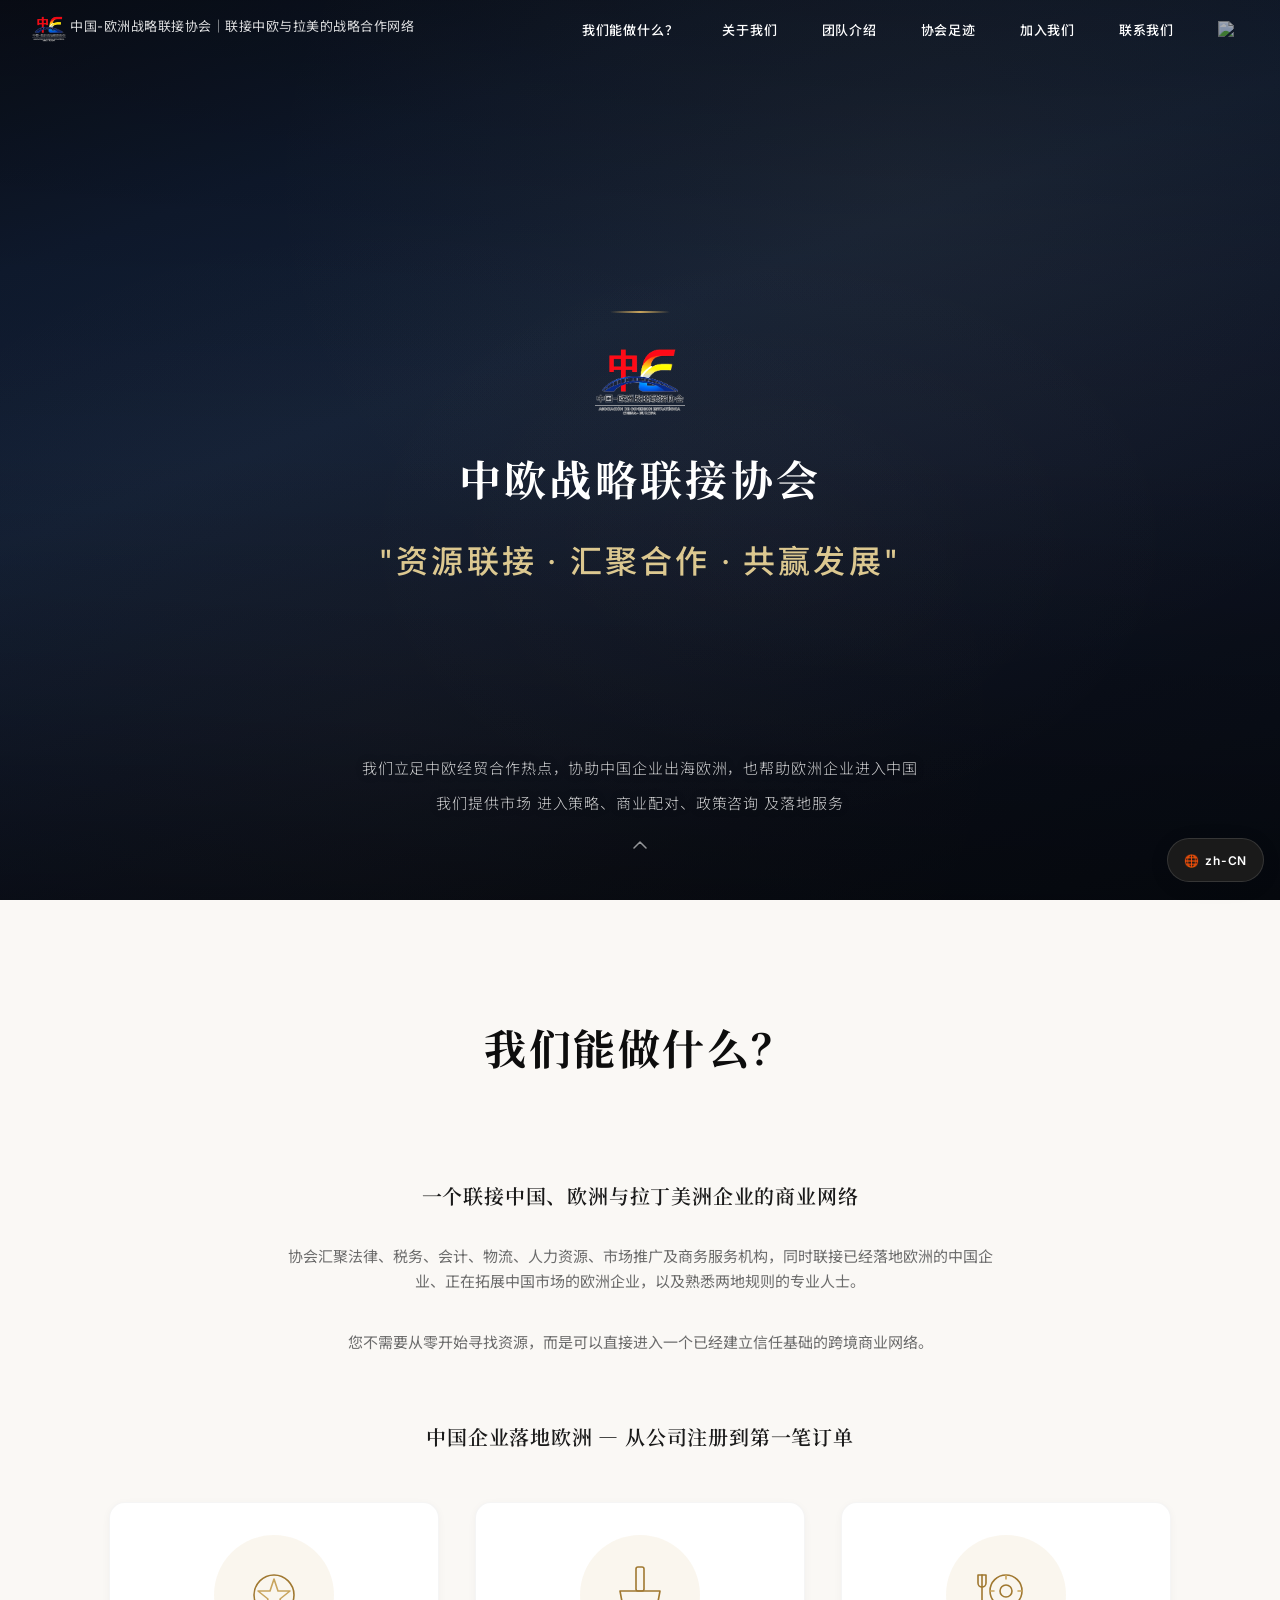
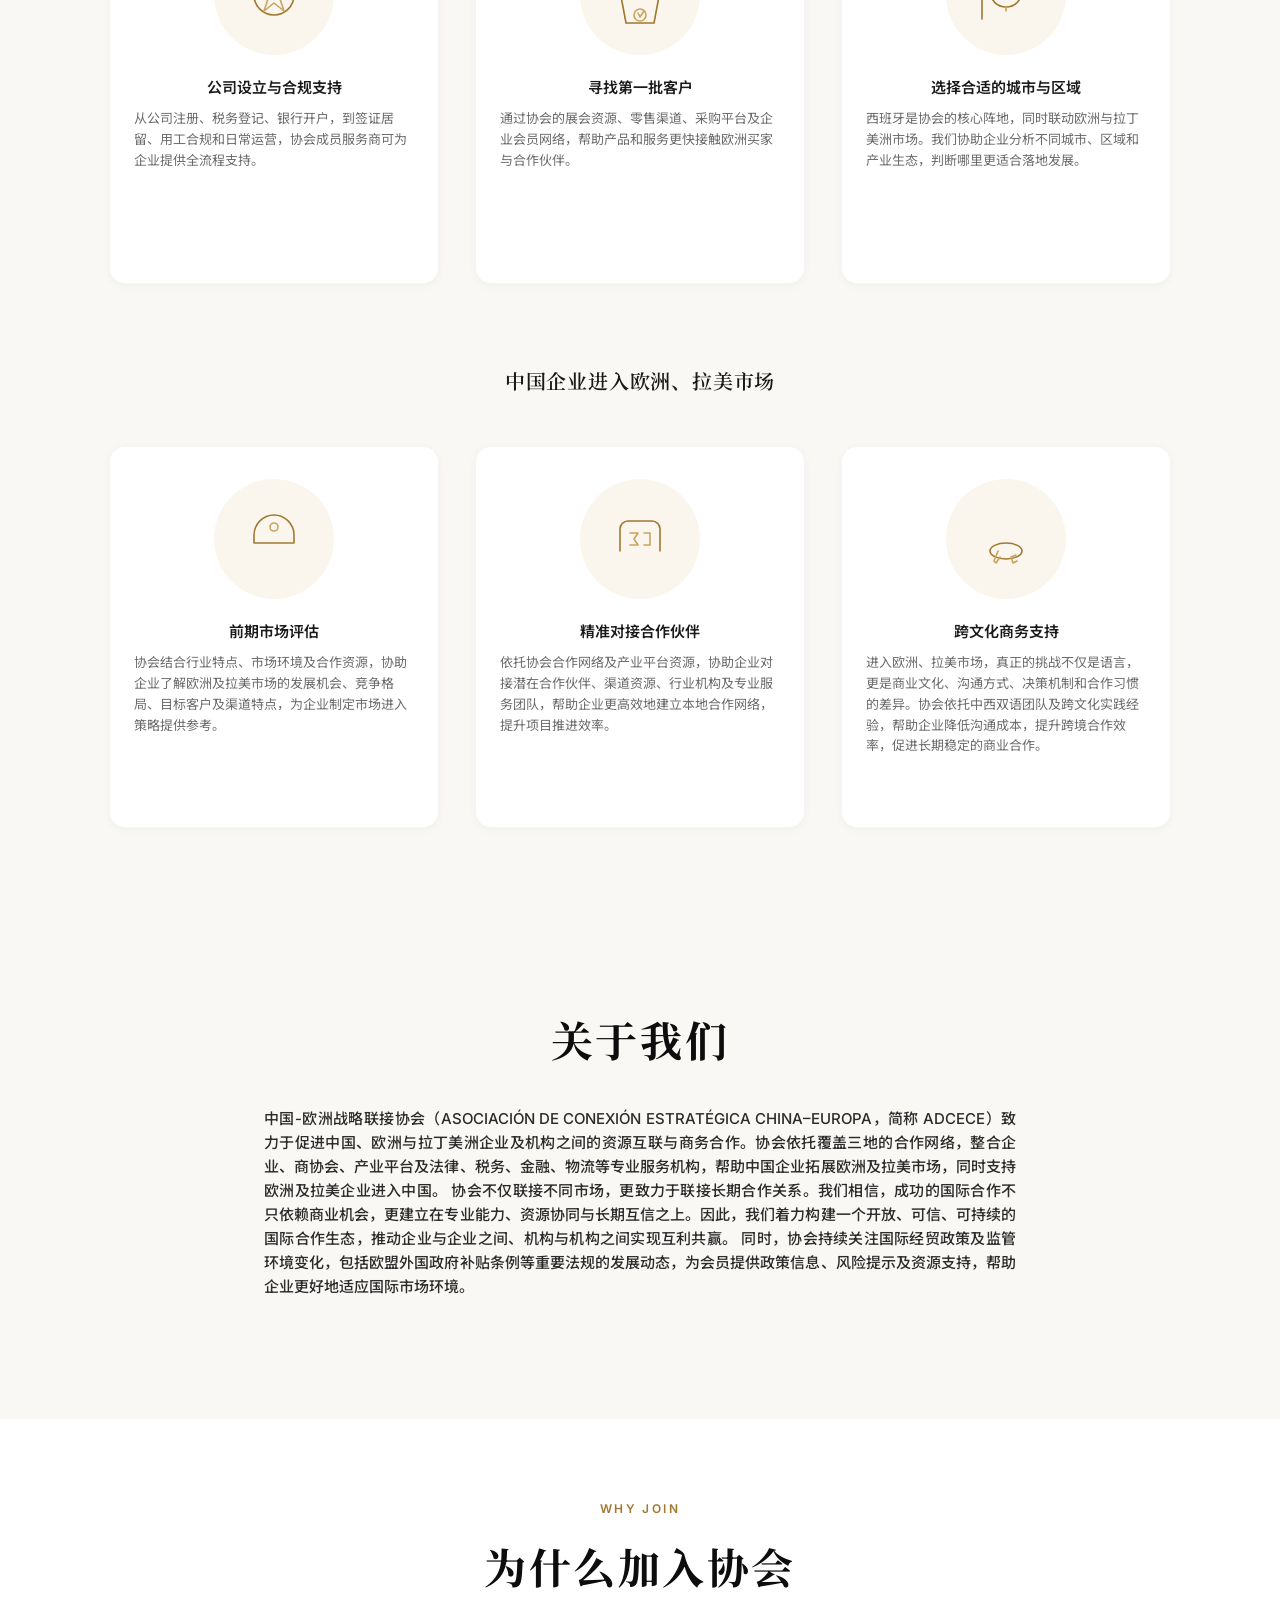
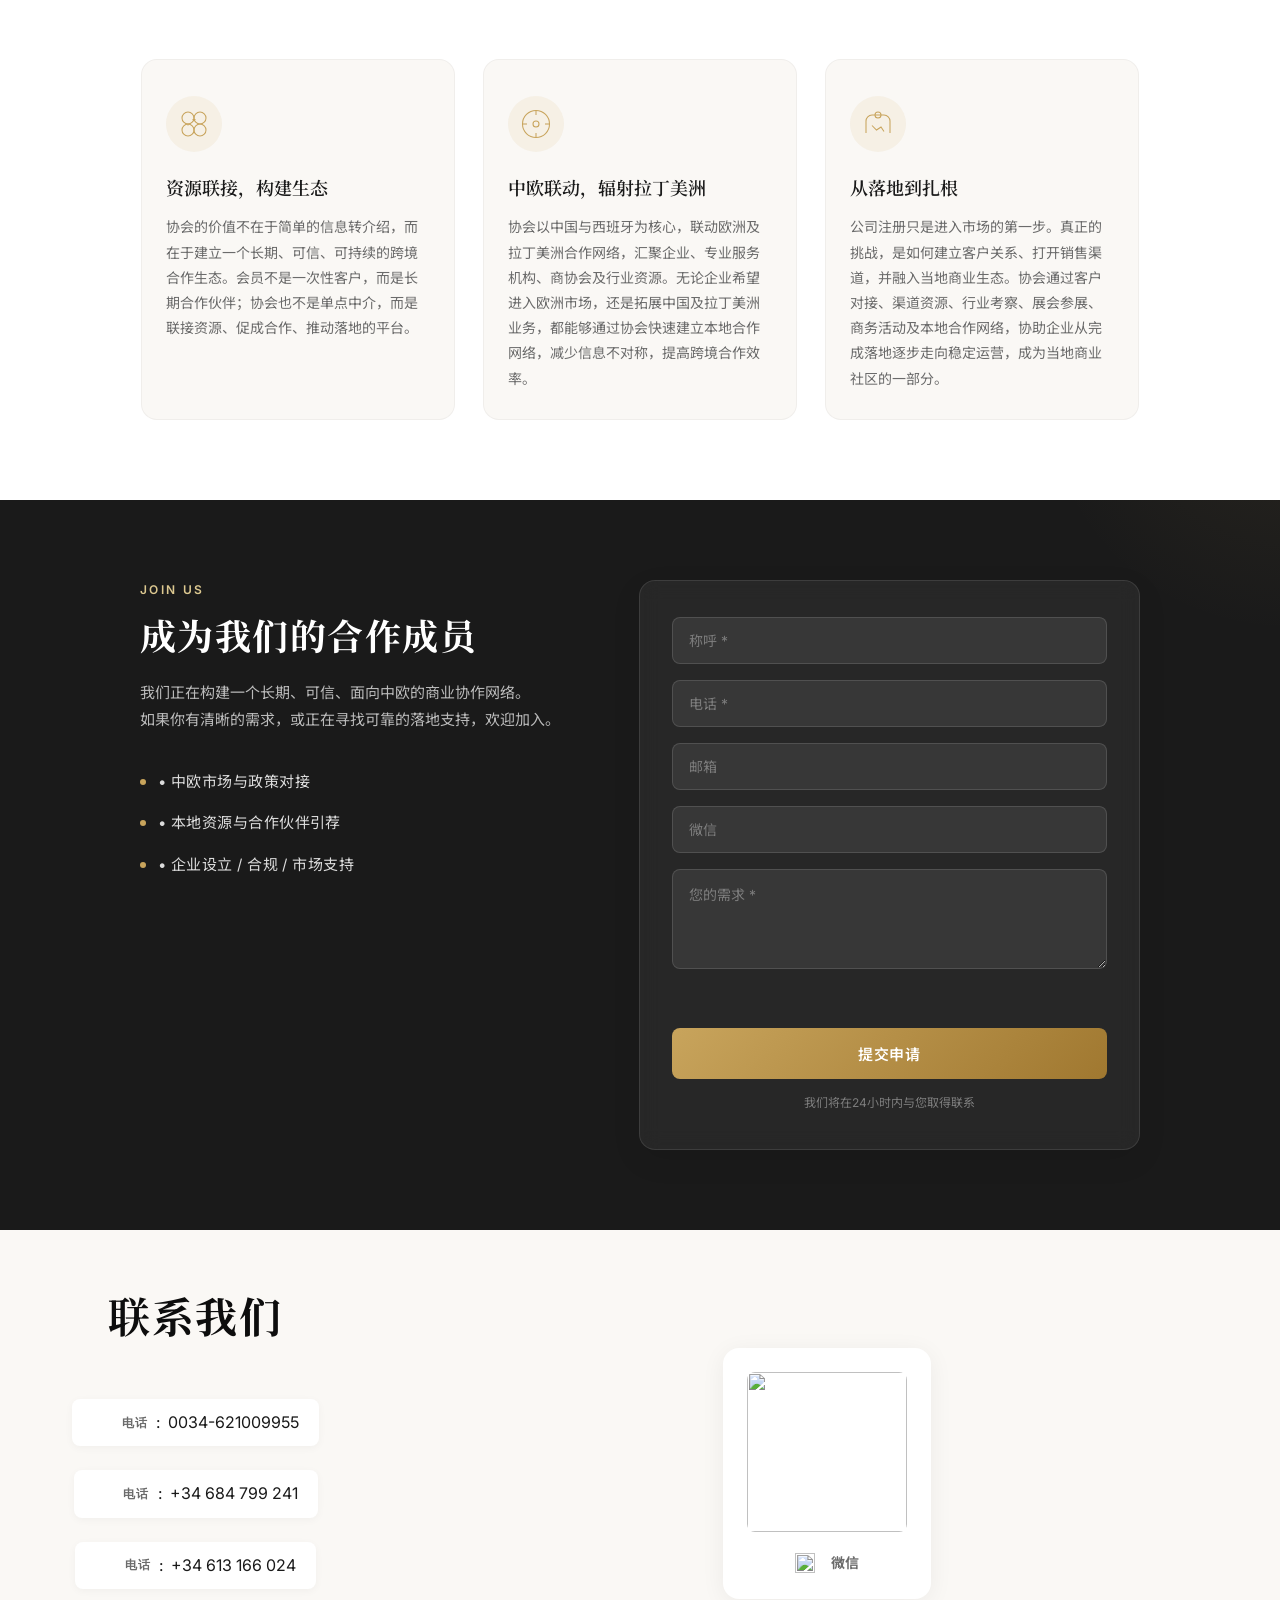
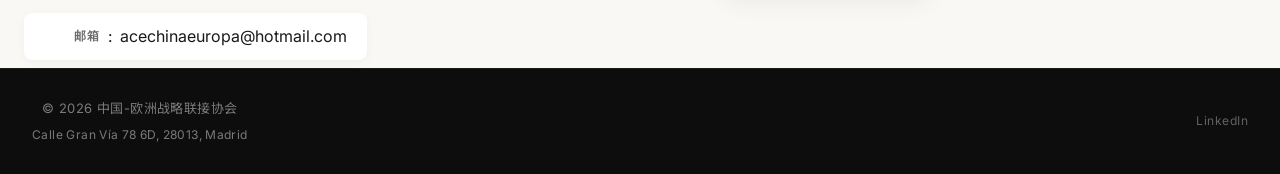
==== commit b98811d7: "电话邮箱标签等宽右对齐，冒号齐平" ====
--- a/index.html
+++ b/index.html
@@ -43,7 +43,7 @@
     <link rel="stylesheet" href="css/lang.css"/>
 
     <!-- Premium 覆盖层 -->
-    <link rel="stylesheet" href="css/premium.v5.css"/>
+    <link rel="stylesheet" href="css/premium.v6.css"/>
 </head>
 
 <body>
--- a/css/premium.v6.css
+++ b/css/premium.v6.css
@@ -0,0 +1,1307 @@
+/* ============================================================
+   Premium Overlay — 中欧战略联接协会
+   此文件叠加在原有 CSS 之上，不改动任何原有文件。
+   删除本文件即可回滚到原始样式。
+   ============================================================ */
+
+/* ---- Google Fonts ---- */
+@import url('https://fonts.googleapis.com/css2?family=Inter:wght@300;400;500;600;700&family=Noto+Sans+SC:wght@300;400;500;700&family=Noto+Serif+SC:wght@400;600;700&display=swap');
+
+/* ============================================================
+   1. DESIGN TOKENS — 覆盖原有变量 + 新增品牌变量
+   ============================================================ */
+
+:root {
+    /* ---- 品牌色 ---- */
+    --premium-gold:        #C8A45C;
+    --premium-gold-light:  #DCC890;
+    --premium-gold-dark:   #A07830;
+    --premium-gold-pale:   rgba(200, 164, 92, 0.10);
+
+    /* ---- 深色体系 ---- */
+    --premium-dark-900:    #0D0D0D;
+    --premium-dark-800:    #1A1A1A;
+    --premium-dark-700:    #262626;
+
+    /* ---- 浅色体系 ---- */
+    --premium-light-bg:    #FAF8F5;
+    --premium-light-card:  #FFFFFF;
+    --premium-light-text:  #2C2C2C;
+    --premium-light-muted: #6B6B6B;
+
+    /* ---- 覆盖原有变量 ---- */
+    --kt-color-primary-7:  var(--premium-dark-900);
+    --kt-color-primary-6:  var(--premium-dark-800);
+    --kt-color-primary-5:  #333333;
+
+    /* ---- 阴影 ---- */
+    --premium-shadow-sm:   0 2px 8px  rgba(0,0,0,0.04);
+    --premium-shadow-md:   0 4px 24px rgba(0,0,0,0.06);
+    --premium-shadow-lg:   0 12px 48px rgba(0,0,0,0.10);
+    --premium-shadow-xl:   0 24px 64px rgba(0,0,0,0.14);
+    --premium-shadow-gold: 0 4px 24px rgba(200,164,92,0.18);
+
+    /* ---- 圆角 ---- */
+    --premium-radius-sm:   8px;
+    --premium-radius-md:   12px;
+    --premium-radius-lg:   16px;
+    --premium-radius-xl:   24px;
+}
+
+/* ============================================================
+   2. 全局排版
+   ============================================================ */
+
+body {
+    font-family: 'Inter', 'Noto Sans SC', -apple-system, BlinkMacSystemFont, sans-serif;
+    font-weight: 400;
+    line-height: 1.7;
+    color: var(--premium-light-text);
+    background-color: var(--premium-light-bg);
+    -webkit-font-smoothing: antialiased;
+    -moz-osx-font-smoothing: grayscale;
+}
+
+/* 中文标题使用衬线体增加高级感 */
+.we-do-big-title,
+.demo-show-title,
+.join-member-title,
+.contact-us-title-text {
+    font-family: 'Noto Serif SC', 'Noto Sans SC', serif;
+    font-weight: 600;
+    letter-spacing: 0.04em;
+}
+
+/* ============================================================
+   3. 导航栏 — Glassmorphism
+   ============================================================ */
+
+.header {
+    height: 56px;
+    padding: 8px 32px;
+    background: transparent;
+    transition: background 0.4s ease, box-shadow 0.4s ease, backdrop-filter 0.4s ease;
+}
+
+/* JS 会在滚动时添加此 class */
+.header.is-scrolled {
+    background: rgba(13, 13, 13, 0.82);
+    backdrop-filter: blur(20px) saturate(150%);
+    -webkit-backdrop-filter: blur(20px) saturate(150%);
+    box-shadow: 0 1px 0 rgba(255,255,255,0.06) inset, 0 4px 24px rgba(0,0,0,0.25);
+    border-bottom: 1px solid rgba(255,255,255,0.06);
+}
+
+.header .header-col .header-cli {
+    font-size: 13px;
+    font-weight: 500;
+    letter-spacing: 0.06em;
+    border-radius: 6px;
+    padding: 6px 14px;
+    margin-left: 16px;
+    line-height: 32px;
+    transition: color 0.25s, background 0.25s;
+    position: relative;
+}
+
+/* 底部金线下划线动效 */
+.header .header-col .header-cli::after {
+    content: '';
+    position: absolute;
+    bottom: 2px;
+    left: 50%;
+    transform: translateX(-50%) scaleX(0);
+    width: 60%;
+    height: 2px;
+    background: var(--premium-gold);
+    border-radius: 1px;
+    transition: transform 0.3s cubic-bezier(0.34, 1.56, 0.64, 1);
+}
+
+.header .header-col .header-cli:hover {
+    font-weight: 500;
+    color: var(--premium-gold);
+    animation: none;
+    background: rgba(255,255,255,0.04);
+}
+
+.header .header-col .header-cli:hover::after {
+    transform: translateX(-50%) scaleX(1);
+}
+
+.top-logo-text {
+    font-size: 13px;
+    font-weight: 400;
+    letter-spacing: 0.04em;
+    opacity: 0.85;
+    margin-top: 7px;
+}
+
+.header-logo-img {
+    height: 34px;
+}
+
+/* ---- 手机弹出菜单 ---- */
+.header-popup {
+    background-color: var(--premium-dark-900);
+    border-radius: 0 0 16px 16px;
+    padding: 24px 16px 16px;
+}
+
+.header-popup-item {
+    font-size: 15px;
+    padding: 14px 0;
+    font-weight: 500;
+    letter-spacing: 0.04em;
+    transition: color 0.2s;
+}
+
+.header-popup-item:active {
+    color: var(--premium-gold);
+    opacity: 1;
+}
+
+/* ============================================================
+   4. HERO 区域 — 更有冲击力
+   ============================================================ */
+
+.top {
+    min-height: 100vh;
+    min-height: 100svh;
+    background: linear-gradient(160deg,
+        #0a0f1a 0%,
+        #0f1a2e 20%,
+        #132036 40%,
+        #0f1729 60%,
+        #0b101c 80%,
+        #080d16 100%
+    );
+    position: relative;
+    overflow: hidden;
+}
+
+/* 细微的网格纹理 */
+.top::after {
+    content: '';
+    position: absolute;
+    inset: 0;
+    z-index: 0;
+    background-image:
+        radial-gradient(ellipse at 70% 20%, rgba(200,164,92,0.06) 0%, transparent 50%),
+        radial-gradient(ellipse at 30% 80%, rgba(200,164,92,0.04) 0%, transparent 50%),
+        radial-gradient(ellipse at 60% 60%, rgba(255,255,255,0.02) 0%, transparent 40%);
+    pointer-events: none;
+}
+
+/* 暗色渐变遮罩 */
+.top::before {
+    content: '';
+    position: absolute;
+    inset: 0;
+    z-index: 1;
+    background: linear-gradient(
+        180deg,
+        rgba(0,0,0,0.25) 0%,
+        rgba(0,0,0,0.05) 30%,
+        rgba(0,0,0,0.00) 50%,
+        rgba(0,0,0,0.20) 80%,
+        rgba(0,0,0,0.40) 100%
+    );
+    pointer-events: none;
+}
+
+.top-back-img {
+    display: none;
+}
+
+.top-text-box {
+    z-index: 10;
+}
+
+/* 金色装饰线 */
+.top-text::before {
+    content: '';
+    display: block;
+    width: 60px;
+    height: 2px;
+    margin: 0 auto 24px;
+    background: linear-gradient(90deg, transparent, var(--premium-gold), transparent);
+    border-radius: 1px;
+}
+
+.top-logo-title {
+    font-family: 'Noto Serif SC', 'Noto Sans SC', serif;
+    font-size: 42px;
+    letter-spacing: 0.08em;
+    font-weight: 700;
+    display: flex;
+    flex-direction: column;
+    align-items: center;
+    gap: 16px;
+}
+
+.top-logo-title span {
+    display: inline-block;
+}
+
+.top-logo {
+    width: 90px;
+    height: 90px;
+    margin-bottom: 0;
+    filter: grayscale(0%) brightness(1.1);
+    animation: topLogoAnimation 6s ease-in-out infinite;
+}
+
+.top-text-in {
+    margin-top: 20px;
+    font-size: 32px;
+    letter-spacing: 0.1em;
+    font-weight: 500;
+    color: var(--premium-gold-light);
+    text-shadow: none;
+}
+
+.top-bottom-f {
+    font-size: 15px;
+    letter-spacing: 0.06em;
+    opacity: 0.8;
+    font-weight: 300;
+    bottom: 36px;
+}
+
+.top-up-icon {
+    width: 24px;
+    height: 24px;
+    margin-top: 16px;
+    opacity: 0.7;
+    animation: topUpIconAnimation 2s ease-in-out infinite;
+}
+
+@keyframes topLogoAnimation {
+    0%   { filter: brightness(1) drop-shadow(0 0 0 transparent); }
+    50%  { filter: brightness(1.2) drop-shadow(0 0 20px rgba(200,164,92,0.4)); }
+    100% { filter: brightness(1) drop-shadow(0 0 0 transparent); }
+}
+
+/* ============================================================
+   5. 服务卡片 — "我们能做什么？"
+   ============================================================ */
+
+.we-do {
+    padding: 80px 60px 80px;
+    background: var(--premium-light-bg);
+}
+
+.we-do-big-title {
+    font-size: 42px;
+    font-weight: 700;
+    color: var(--premium-dark-900);
+    letter-spacing: 0.06em;
+}
+
+.we-do-line {
+    height: 32px;
+}
+
+.we-do-title {
+    font-family: 'Noto Serif SC', 'Noto Sans SC', serif;
+    font-size: 20px;
+    font-weight: 600;
+    color: var(--premium-dark-800);
+    margin: 64px 0 32px;
+    letter-spacing: 0.04em;
+    position: relative;
+}
+
+/* 标题下金色短线 */
+.we-do-title::after {
+    display: none;
+}
+
+.we-do-item {
+    width: 280px;
+    min-height: 320px;
+    margin: 16px;
+    padding: 32px 24px 28px;
+    background: var(--premium-light-card);
+    border-radius: var(--premium-radius-lg);
+    box-shadow: var(--premium-shadow-sm);
+    border: 1px solid rgba(0,0,0,0.04);
+    transition: transform 0.35s cubic-bezier(0.34, 1.56, 0.64, 1),
+                box-shadow 0.35s ease,
+                border-color 0.35s ease;
+    display: inline-flex;
+    flex-direction: column;
+    align-items: center;
+    vertical-align: top;
+}
+
+.we-do-item:hover {
+    transform: translateY(-8px);
+    box-shadow: var(--premium-shadow-lg);
+    border-color: var(--premium-gold-light);
+}
+
+.we-do-item .we-do-item-img {
+    width: 160px;
+    height: 160px;
+    border-radius: var(--premium-radius-md);
+    margin-bottom: 16px;
+}
+
+.we-do-item-text {
+    font-size: 15px;
+    font-weight: 600;
+    color: var(--premium-dark-800);
+    margin-bottom: 8px;
+}
+
+.we-do-item-small-text {
+    font-size: 13px;
+    color: var(--premium-light-muted);
+    line-height: 1.6;
+    font-weight: 400;
+    text-indent: 0;
+    text-align: left;
+}
+
+/* ============================================================
+   6. 关于我们 / 照片墙
+   ============================================================ */
+
+.demo-show {
+    background: var(--premium-light-bg);
+    padding: 60px 0;
+}
+
+.demo-show-box {
+    max-width: 960px;
+    margin: 0 auto;
+    padding: 0 24px;
+}
+
+.demo-show-title {
+    font-size: 42px;
+    font-weight: 700;
+    color: var(--premium-dark-900);
+    text-align: center;
+    margin-bottom: 32px;
+    letter-spacing: 0.06em;
+}
+
+.demo-show-tip {
+    font-size: 15px;
+    line-height: 1.6;
+    color: var(--premium-light-text);
+    max-width: 760px;
+    margin: 0 auto 24px;
+    text-align: justify;
+    text-align-last: left;
+}
+
+/* 照片网格 — 等高宽、自然高度 */
+.demo-show-flex {
+    display: flex;
+    flex-wrap: wrap;
+    gap: 10px;
+    max-width: 960px;
+    margin: 0 auto;
+    padding: 0 16px;
+    box-sizing: border-box;
+    align-items: flex-start;
+    justify-content: flex-start;
+}
+
+.demo-show-c-demo-box {
+    width: calc(25% - 8px);
+    flex-shrink: 0;
+    aspect-ratio: auto !important;
+    border-radius: 6px;
+    overflow: hidden;
+    transition: transform 0.3s ease, box-shadow 0.3s ease;
+    box-shadow: var(--premium-shadow-sm);
+    position: relative;
+}
+
+@media (max-width: 768px) {
+    .demo-show-c-demo-box {
+        width: calc(33.33% - 7px);
+    }
+}
+
+@media (max-width: 480px) {
+    .demo-show-c-demo-box {
+        width: calc(50% - 5px);
+    }
+}
+
+.demo-show-c-demo-box:hover {
+    transform: scale(1.03);
+    box-shadow: var(--premium-shadow-lg);
+}
+
+.demo-show-c-demo-back-img {
+    display: block;
+    width: 100%;
+    height: 100% !important;
+    aspect-ratio: 4 / 3;
+    object-fit: cover;
+    background: #f5f5f5;
+    border-radius: 6px;
+}
+
+/* 竖幅照片保持原始比例 */
+.portrait-img {
+    aspect-ratio: auto !important;
+    height: auto !important;
+    object-fit: contain !important;
+}
+
+.c-demo-text {
+    position: static !important;
+    transform: none !important;
+    font-size: 12px;
+    color: var(--premium-light-muted);
+    padding: 8px 4px;
+    background: white;
+    text-align: left;
+    font-weight: 400;
+    box-shadow: none !important;
+    letter-spacing: 0.02em;
+    width: 100%;
+    box-sizing: border-box;
+    left: auto !important;
+    bottom: auto !important;
+    line-height: 1.5;
+}
+
+.demo-show-c-demo-box:hover .c-demo-text {
+    opacity: 1 !important;
+}
+
+/* ============================================================
+   7. 会员加入区域
+   ============================================================ */
+
+.join-member {
+    background: var(--premium-dark-800);
+    padding: 80px 24px;
+    margin-top: 0;
+    position: relative;
+    overflow: hidden;
+}
+
+/* 背景装饰 */
+.join-member::before {
+    content: '';
+    position: absolute;
+    top: -50%;
+    right: -20%;
+    width: 500px;
+    height: 500px;
+    background: radial-gradient(circle, rgba(200,164,92,0.08) 0%, transparent 70%);
+    pointer-events: none;
+}
+
+.join-member-inner {
+    max-width: 1000px;
+    margin: 0 auto;
+    position: relative;
+    z-index: 1;
+}
+
+.join-member-layout {
+    display: flex;
+    gap: 64px;
+    align-items: flex-start;
+}
+
+.join-member-intro {
+    flex: 1;
+    color: #fff;
+}
+
+.join-member-eyebrow {
+    font-family: 'Inter', sans-serif;
+    font-size: 12px;
+    font-weight: 600;
+    letter-spacing: 0.2em;
+    color: var(--premium-gold-light);
+    margin-bottom: 12px;
+}
+
+.join-member-title {
+    font-size: 36px;
+    font-weight: 700;
+    letter-spacing: 0.04em;
+    margin-bottom: 20px;
+    color: #fff;
+}
+
+.join-member-desc {
+    font-size: 15px;
+    line-height: 1.8;
+    color: rgba(255,255,255,0.7);
+    margin-bottom: 28px;
+}
+
+.join-member-points {
+    list-style: none;
+    padding: 0;
+    margin: 0;
+}
+
+.join-member-points li {
+    font-size: 15px;
+    color: rgba(255,255,255,0.85);
+    padding: 8px 0;
+    letter-spacing: 0.03em;
+}
+
+.join-member-points li::before {
+    content: '';
+    display: inline-block;
+    width: 6px;
+    height: 6px;
+    background: var(--premium-gold);
+    border-radius: 50%;
+    margin-right: 12px;
+    margin-bottom: 2px;
+}
+
+/* ---- 表单 ---- */
+.join-member-form {
+    flex: 1;
+    background: rgba(255,255,255,0.06);
+    border: 1px solid rgba(255,255,255,0.1);
+    border-radius: var(--premium-radius-lg);
+    padding: 36px 32px;
+    backdrop-filter: blur(10px);
+}
+
+.join-member-row {
+    margin-bottom: 16px;
+}
+
+.join-member-row input,
+.join-member-row textarea {
+    width: 100%;
+    padding: 14px 16px;
+    background: rgba(255,255,255,0.08);
+    border: 1px solid rgba(255,255,255,0.12);
+    border-radius: var(--premium-radius-sm);
+    color: #fff;
+    font-family: inherit;
+    font-size: 14px;
+    box-sizing: border-box;
+    transition: border-color 0.3s, background 0.3s, box-shadow 0.3s;
+    outline: none;
+}
+
+.join-member-row input::placeholder,
+.join-member-row textarea::placeholder {
+    color: rgba(255,255,255,0.35);
+}
+
+.join-member-row input:focus,
+.join-member-row textarea:focus {
+    border-color: var(--premium-gold);
+    background: rgba(255,255,255,0.12);
+    box-shadow: 0 0 0 3px var(--premium-gold-pale);
+}
+
+.join-member-row textarea {
+    resize: vertical;
+    min-height: 100px;
+}
+
+.join-member-btn {
+    width: 100%;
+    padding: 15px 0;
+    background: linear-gradient(135deg, var(--premium-gold), var(--premium-gold-dark));
+    color: #fff;
+    border: none;
+    border-radius: var(--premium-radius-sm);
+    font-family: inherit;
+    font-size: 15px;
+    font-weight: 600;
+    letter-spacing: 0.06em;
+    cursor: pointer;
+    transition: transform 0.25s, box-shadow 0.25s, filter 0.25s;
+    margin-top: 8px;
+}
+
+.join-member-btn:hover {
+    transform: translateY(-2px);
+    box-shadow: var(--premium-shadow-gold);
+    filter: brightness(1.08);
+}
+
+.join-member-btn:active {
+    transform: translateY(0);
+    filter: brightness(0.95);
+}
+
+.join-member-tip {
+    text-align: center;
+    font-size: 12px;
+    color: rgba(255,255,255,0.4);
+    margin-top: 14px;
+}
+
+.join-member-error {
+    color: #E05555;
+    font-size: 13px;
+    margin-bottom: 8px;
+    min-height: 20px;
+    text-align: center;
+}
+
+/* ============================================================
+   8. 联系我们
+   ============================================================ */
+
+.contact-us {
+    background: var(--premium-light-bg);
+    padding: 50px 24px;
+    text-align: center;
+}
+
+.contact-us-title {
+    max-width: 500px;
+    margin: 0 auto;
+}
+
+.contact-us-title-text {
+    font-size: 42px;
+    font-weight: 700;
+    color: var(--premium-dark-900);
+    margin-bottom: 24px;
+}
+
+.contact-us-line {
+    height: 8px;
+}
+
+.contact-us-value {
+    padding: 8px 0;
+}
+
+
+.contact-us-href {
+    font-family: 'Inter', sans-serif;
+    font-size: 16px;
+    color: var(--premium-dark-800);
+    text-decoration: none;
+    display: inline-flex;
+    align-items: center;
+    gap: 8px;
+    transition: color 0.25s;
+    padding: 10px 20px;
+    border-radius: var(--premium-radius-sm);
+    background: var(--premium-light-card);
+    box-shadow: var(--premium-shadow-sm);
+}
+
+.contact-us-href:hover {
+    color: var(--premium-gold-dark);
+    box-shadow: var(--premium-shadow-md);
+}
+
+.contact-us-href span:first-child {
+    display: inline-block;
+    width: 56px;
+    text-align: right;
+    font-size: 12px;
+    font-weight: 600;
+    text-transform: uppercase;
+    letter-spacing: 0.1em;
+    color: var(--premium-light-muted);
+}
+
+/* 微信二维码卡片 */
+.contact-us-img-box {
+    margin-top: 40px;
+}
+
+.contact-us-img-item {
+    display: inline-block;
+}
+
+.contact-us-img-item-in {
+    background: var(--premium-light-card);
+    border-radius: var(--premium-radius-lg);
+    padding: 24px;
+    box-shadow: var(--premium-shadow-md);
+    text-align: center;
+}
+
+.contact-us-img-item-in-img {
+    width: 160px;
+    height: 160px;
+    border-radius: var(--premium-radius-sm);
+}
+
+.contact-us-img-item-in-img-text {
+    display: flex;
+    align-items: center;
+    justify-content: center;
+    gap: 6px;
+    margin-top: 12px;
+    font-size: 14px;
+    color: var(--premium-light-muted);
+}
+
+.contact-us-img-item-in-img-text-icon {
+    width: 20px;
+    height: 20px;
+}
+
+/* ============================================================
+   9. 页脚
+   ============================================================ */
+
+.footer {
+    background: var(--premium-dark-900);
+    color: rgba(255,255,255,0.5);
+    text-align: center;
+    padding: 32px 24px;
+    font-size: 13px;
+    letter-spacing: 0.04em;
+    border-top: 1px solid rgba(255,255,255,0.06);
+    width: 100%;
+    box-sizing: border-box;
+    margin: 0;
+}
+
+/* ============================================================
+   10. 语言切换按钮
+   ============================================================ */
+
+.lang-fab {
+    background: var(--premium-dark-800);
+    border: 1px solid rgba(255,255,255,0.12);
+    border-radius: 24px;
+    padding: 8px 16px;
+    color: #fff;
+    font-family: inherit;
+    font-size: 12px;
+    font-weight: 600;
+    letter-spacing: 0.06em;
+    cursor: pointer;
+    box-shadow: var(--premium-shadow-md);
+    transition: transform 0.25s, box-shadow 0.25s, border-color 0.25s;
+}
+
+.lang-fab:hover {
+    transform: translateY(-2px);
+    box-shadow: var(--premium-shadow-lg);
+    border-color: var(--premium-gold);
+}
+
+.lang-sheet-panel {
+    border-radius: var(--premium-radius-xl) var(--premium-radius-xl) 0 0;
+    background: var(--premium-light-card);
+    box-shadow: var(--premium-shadow-xl);
+}
+
+.lang-sheet-header {
+    border-bottom: 1px solid rgba(0,0,0,0.06);
+    padding: 20px 24px 16px;
+}
+
+.lang-sheet-title {
+    font-weight: 600;
+    font-size: 16px;
+}
+
+.lang-sheet-item {
+    padding: 14px 24px;
+    font-size: 15px;
+    transition: background 0.2s;
+}
+
+.lang-sheet-item:hover {
+    background: var(--premium-gold-pale);
+}
+
+.lang-sheet-item.is-active {
+    color: var(--premium-gold-dark);
+    font-weight: 600;
+}
+
+/* ============================================================
+   11. 滚动淡入动画
+   ============================================================ */
+
+/* 初始隐藏状态 */
+.premium-reveal {
+    opacity: 0;
+    transform: translateY(30px);
+    transition: opacity 0.7s cubic-bezier(0.22, 1, 0.36, 1),
+                transform 0.7s cubic-bezier(0.22, 1, 0.36, 1);
+}
+
+/* JS 添加此 class 触发动画 */
+.premium-reveal.is-visible {
+    opacity: 1;
+    transform: translateY(0);
+}
+
+/* 延迟变体 — 卡片逐个出现 */
+.premium-reveal-delay-1 { transition-delay: 0.05s; }
+.premium-reveal-delay-2 { transition-delay: 0.10s; }
+.premium-reveal-delay-3 { transition-delay: 0.15s; }
+.premium-reveal-delay-4 { transition-delay: 0.20s; }
+.premium-reveal-delay-5 { transition-delay: 0.25s; }
+
+/* ============================================================
+   12. 无障碍 — 尊重用户动效偏好
+   ============================================================ */
+
+@media (prefers-reduced-motion: reduce) {
+    .premium-reveal,
+    .we-do-item,
+    .demo-show-c-demo-box,
+    .header,
+    .top-logo,
+    .top-up-icon,
+    .top-back-img {
+        animation: none !important;
+        transition: none !important;
+    }
+
+    .premium-reveal {
+        opacity: 1;
+        transform: none;
+    }
+}
+
+/* ============================================================
+   13. 响应式 — 平板
+   ============================================================ */
+
+@media (max-width: 900px) {
+    .join-member-layout {
+        flex-direction: column;
+        gap: 40px;
+    }
+
+    .join-member {
+        padding: 60px 20px;
+    }
+
+    .join-member-title {
+        font-size: 28px;
+    }
+
+    .we-do {
+        padding: 60px 24px 60px;
+    }
+
+    .we-do-big-title,
+    .demo-show-title,
+    .contact-us-title-text {
+        font-size: 32px;
+    }
+
+    .top-logo-title {
+        font-size: 28px;
+    }
+
+    .top-logo {
+        width: 70px;
+        height: 70px;
+        margin-bottom: 0;
+    }
+
+    .top-text-in {
+        font-size: 22px;
+    }
+
+    .header {
+        padding: 8px 16px;
+    }
+}
+
+/* ============================================================
+   14. 响应式 — 手机
+   ============================================================ */
+
+@media (max-width: 700px) {
+    .we-do-item {
+        width: calc(50% - 24px);
+        margin: 8px;
+        padding: 20px 12px 20px;
+    }
+
+    .we-do-item .we-do-item-img {
+        width: 100px;
+        height: 100px;
+    }
+
+    .we-do-item-text {
+        font-size: 13px;
+    }
+
+    .we-do-item-small-text {
+        font-size: 11px;
+    }
+
+    .we-do-title {
+        font-size: 17px;
+        margin: 36px 0 20px;
+    }
+
+    .join-member-form {
+        padding: 24px 20px;
+    }
+
+    .contact-us-href {
+        font-size: 14px;
+        padding: 8px 16px;
+    }
+}
+
+@media (max-width: 480px) {
+    .we-do-item {
+        width: 100%;
+        max-width: 280px;
+        margin: 10px auto;
+    }
+
+    .top-logo-title {
+        font-size: 28px;
+    }
+
+    .top-text-in {
+        font-size: 17px;
+    }
+
+    .top-bottom-f {
+        font-size: 12px;
+    }
+}
+
+/* ============================================================
+   15. SVG 服务图标 — 替换原有丑图标
+   ============================================================ */
+
+.we-do-item-svg {
+    display: block;
+    width: 120px;
+    height: 120px;
+    margin: 0 auto 20px;
+    padding: 28px;
+    background: var(--premium-gold-pale);
+    border-radius: 50%;
+    box-sizing: border-box;
+    transition: background 0.35s, transform 0.35s;
+}
+
+.we-do-item:hover .we-do-item-svg {
+    background: rgba(200, 164, 92, 0.18);
+    transform: scale(1.05);
+}
+
+.we-do-item-svg svg {
+    width: 100%;
+    height: 100%;
+}
+
+/* 金色描边图标 */
+.we-do-item-svg .icon-stroke {
+    fill: none;
+    stroke: var(--premium-gold-dark);
+    stroke-width: 1.6;
+    stroke-linecap: round;
+    stroke-linejoin: round;
+}
+
+.we-do-item-svg .icon-fill {
+    fill: var(--premium-gold);
+    opacity: 0.3;
+}
+
+.we-do-item-svg .icon-accent {
+    fill: none;
+    stroke: var(--premium-gold);
+    stroke-width: 1.6;
+    stroke-linecap: round;
+    stroke-linejoin: round;
+}
+
+/* ============================================================
+   16. 协会足迹板块
+   ============================================================ */
+
+.footprints {
+    padding: 80px 24px 80px;
+    background: #fff;
+    text-align: center;
+}
+
+.footprints-header {
+    margin-bottom: 56px;
+}
+
+.footprints-eyebrow {
+    font-family: 'Inter', sans-serif;
+    font-size: 12px;
+    font-weight: 600;
+    letter-spacing: 0.2em;
+    color: var(--premium-gold-dark);
+    text-transform: uppercase;
+    margin-bottom: 12px;
+}
+
+.footprints-title {
+    font-family: 'Noto Serif SC', 'Noto Sans SC', serif;
+    font-size: 42px;
+    font-weight: 700;
+    color: var(--premium-dark-900);
+    letter-spacing: 0.06em;
+    margin-bottom: 16px;
+}
+
+.footprints-subtitle {
+    font-size: 15px;
+    color: var(--premium-light-muted);
+    max-width: 560px;
+    margin: 0 auto;
+    line-height: 1.8;
+}
+
+.footprints-grid {
+    display: grid;
+    grid-template-columns: repeat(auto-fill, minmax(280px, 1fr));
+    gap: 20px;
+    max-width: 1200px;
+    margin: 0 auto;
+}
+
+.footprints-card {
+    position: relative;
+    border-radius: var(--premium-radius-lg);
+    overflow: hidden;
+    cursor: pointer;
+    aspect-ratio: 4 / 3;
+    background: #f0f0f0;
+    box-shadow: var(--premium-shadow-sm);
+    transition: transform 0.35s cubic-bezier(0.34, 1.56, 0.64, 1),
+                box-shadow 0.35s ease;
+}
+
+.footprints-card:hover {
+    transform: translateY(-6px);
+    box-shadow: var(--premium-shadow-lg);
+}
+
+.footprints-card img {
+    width: 100%;
+    height: 100%;
+    object-fit: cover;
+    display: block;
+    transition: transform 0.5s ease;
+}
+
+.footprints-card:hover img {
+    transform: scale(1.06);
+}
+
+.footprints-card-caption {
+    position: absolute;
+    bottom: 0;
+    left: 0;
+    right: 0;
+    padding: 16px 20px;
+    background: linear-gradient(transparent, rgba(0,0,0,0.7));
+    color: #fff;
+    font-size: 13px;
+    font-weight: 500;
+    letter-spacing: 0.03em;
+    text-align: left;
+    opacity: 0;
+    transform: translateY(8px);
+    transition: opacity 0.35s, transform 0.35s;
+}
+
+.footprints-card:hover .footprints-card-caption {
+    opacity: 1;
+    transform: translateY(0);
+}
+
+/* 足迹板块响应式 */
+@media (max-width: 768px) {
+    .footprints {
+        padding: 60px 16px 60px;
+    }
+
+    .footprints-title {
+        font-size: 30px;
+    }
+
+    .footprints-grid {
+        grid-template-columns: repeat(auto-fill, minmax(160px, 1fr));
+        gap: 12px;
+    }
+}
+
+@media (max-width: 480px) {
+    .footprints-grid {
+        grid-template-columns: repeat(2, 1fr);
+        gap: 8px;
+    }
+
+    .footprints-card-caption {
+        font-size: 11px;
+        padding: 10px 12px;
+    }
+}
+
+/* ============================================================
+   17. 为什么加入协会
+   ============================================================ */
+
+.why-join {
+    padding: 80px 24px;
+    background: #fff;
+    text-align: center;
+}
+
+.why-join-header {
+    margin-bottom: 56px;
+}
+
+.why-join-eyebrow {
+    font-family: 'Inter', sans-serif;
+    font-size: 12px;
+    font-weight: 600;
+    letter-spacing: 0.2em;
+    color: var(--premium-gold-dark);
+    text-transform: uppercase;
+    margin-bottom: 12px;
+}
+
+.why-join-title {
+    font-family: 'Noto Serif SC', 'Noto Sans SC', serif;
+    font-size: 42px;
+    font-weight: 700;
+    color: var(--premium-dark-900);
+    letter-spacing: 0.06em;
+}
+
+.why-join-grid {
+    display: flex;
+    gap: 28px;
+    max-width: 1000px;
+    margin: 0 auto;
+    flex-wrap: wrap;
+    justify-content: center;
+}
+
+.why-join-card {
+    flex: 0 0 calc(33.333% - 19px);
+    background: var(--premium-light-bg);
+    border-radius: var(--premium-radius-lg);
+    padding: 36px 24px 28px;
+    text-align: left;
+    transition: transform 0.3s ease, box-shadow 0.3s ease;
+    border: 1px solid rgba(0,0,0,0.04);
+    box-sizing: border-box;
+}
+
+.why-join-card:hover {
+    transform: translateY(-4px);
+    box-shadow: var(--premium-shadow-md);
+}
+
+.why-join-icon {
+    width: 56px;
+    height: 56px;
+    border-radius: 50%;
+    background: var(--premium-gold-pale);
+    display: flex;
+    align-items: center;
+    justify-content: center;
+    margin-bottom: 20px;
+}
+
+.why-join-card-title {
+    font-family: 'Noto Serif SC', 'Noto Sans SC', serif;
+    font-size: 18px;
+    font-weight: 600;
+    color: var(--premium-dark-800);
+    margin-bottom: 12px;
+}
+
+.why-join-card-desc {
+    font-size: 14px;
+    line-height: 1.8;
+    color: var(--premium-light-muted);
+}
+
+@media (max-width: 900px) {
+    .why-join-card {
+        flex: 0 0 100%;
+    }
+    .why-join-title {
+        font-size: 30px;
+    }
+}
+
+/* ============================================================
+   18. 关于我们 — 纯文字精炼版
+   ============================================================ */
+
+.demo-show {
+    padding: 80px 24px 60px;
+}
+
+.demo-show-box:first-child {
+    max-width: 800px;
+    margin: 0 auto 40px;
+}
+
+/* 关于我们的单个主图（人民大会堂） */
+.about-hero-img {
+    display: block;
+    max-width: 680px;
+    width: 100%;
+    margin: 40px auto 0;
+    border-radius: var(--premium-radius-lg);
+    box-shadow: var(--premium-shadow-lg);
+}
+
+/* ============================================================
+   18. 页脚增强
+   ============================================================ */
+
+.footer {
+    display: flex;
+    justify-content: space-between;
+    align-items: center;
+    flex-wrap: wrap;
+    gap: 12px;
+    padding: 28px 32px;
+}
+
+.footer-left {
+    color: rgba(255,255,255,0.45);
+    font-size: 13px;
+    letter-spacing: 0.03em;
+}
+
+.footer-right {
+    color: rgba(255,255,255,0.35);
+    font-size: 12px;
+    letter-spacing: 0.04em;
+}
+
+@media (max-width: 600px) {
+    .footer {
+        flex-direction: column;
+        text-align: center;
+        padding: 24px 16px;
+    }
+}
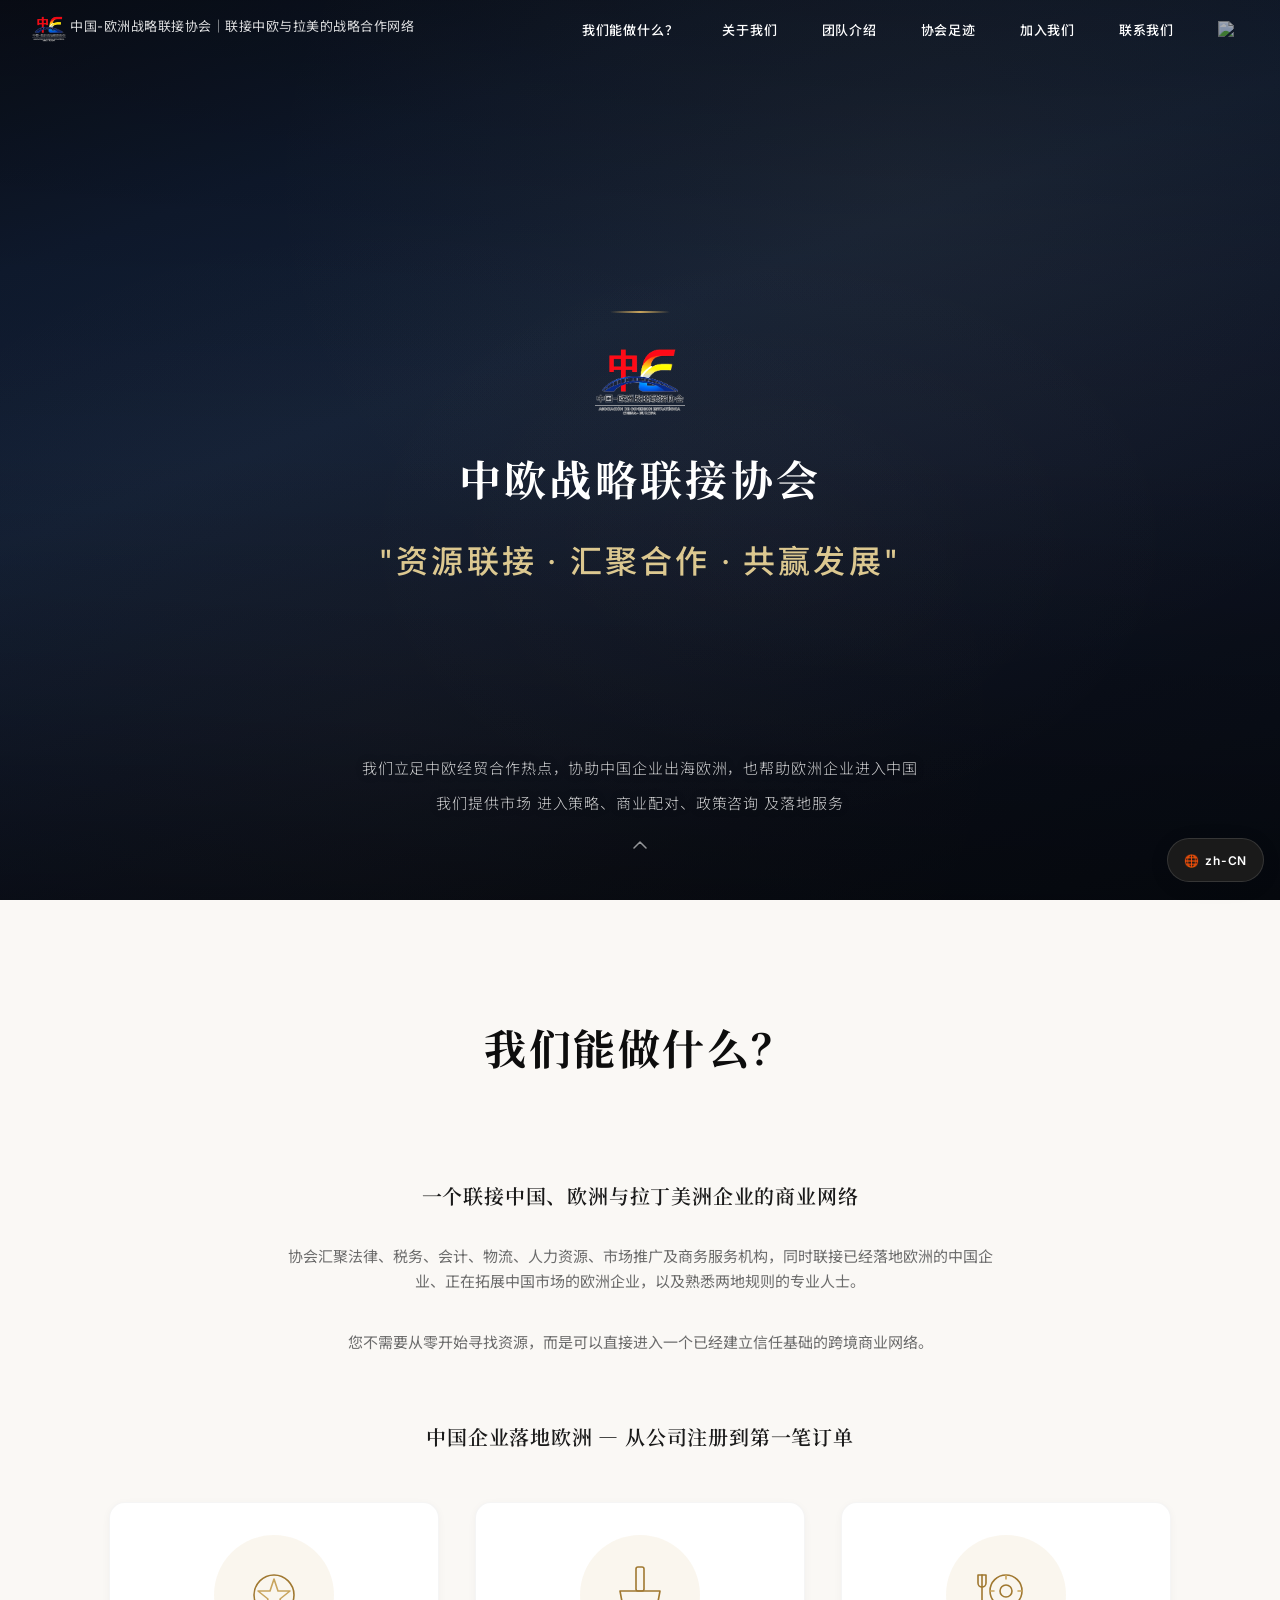
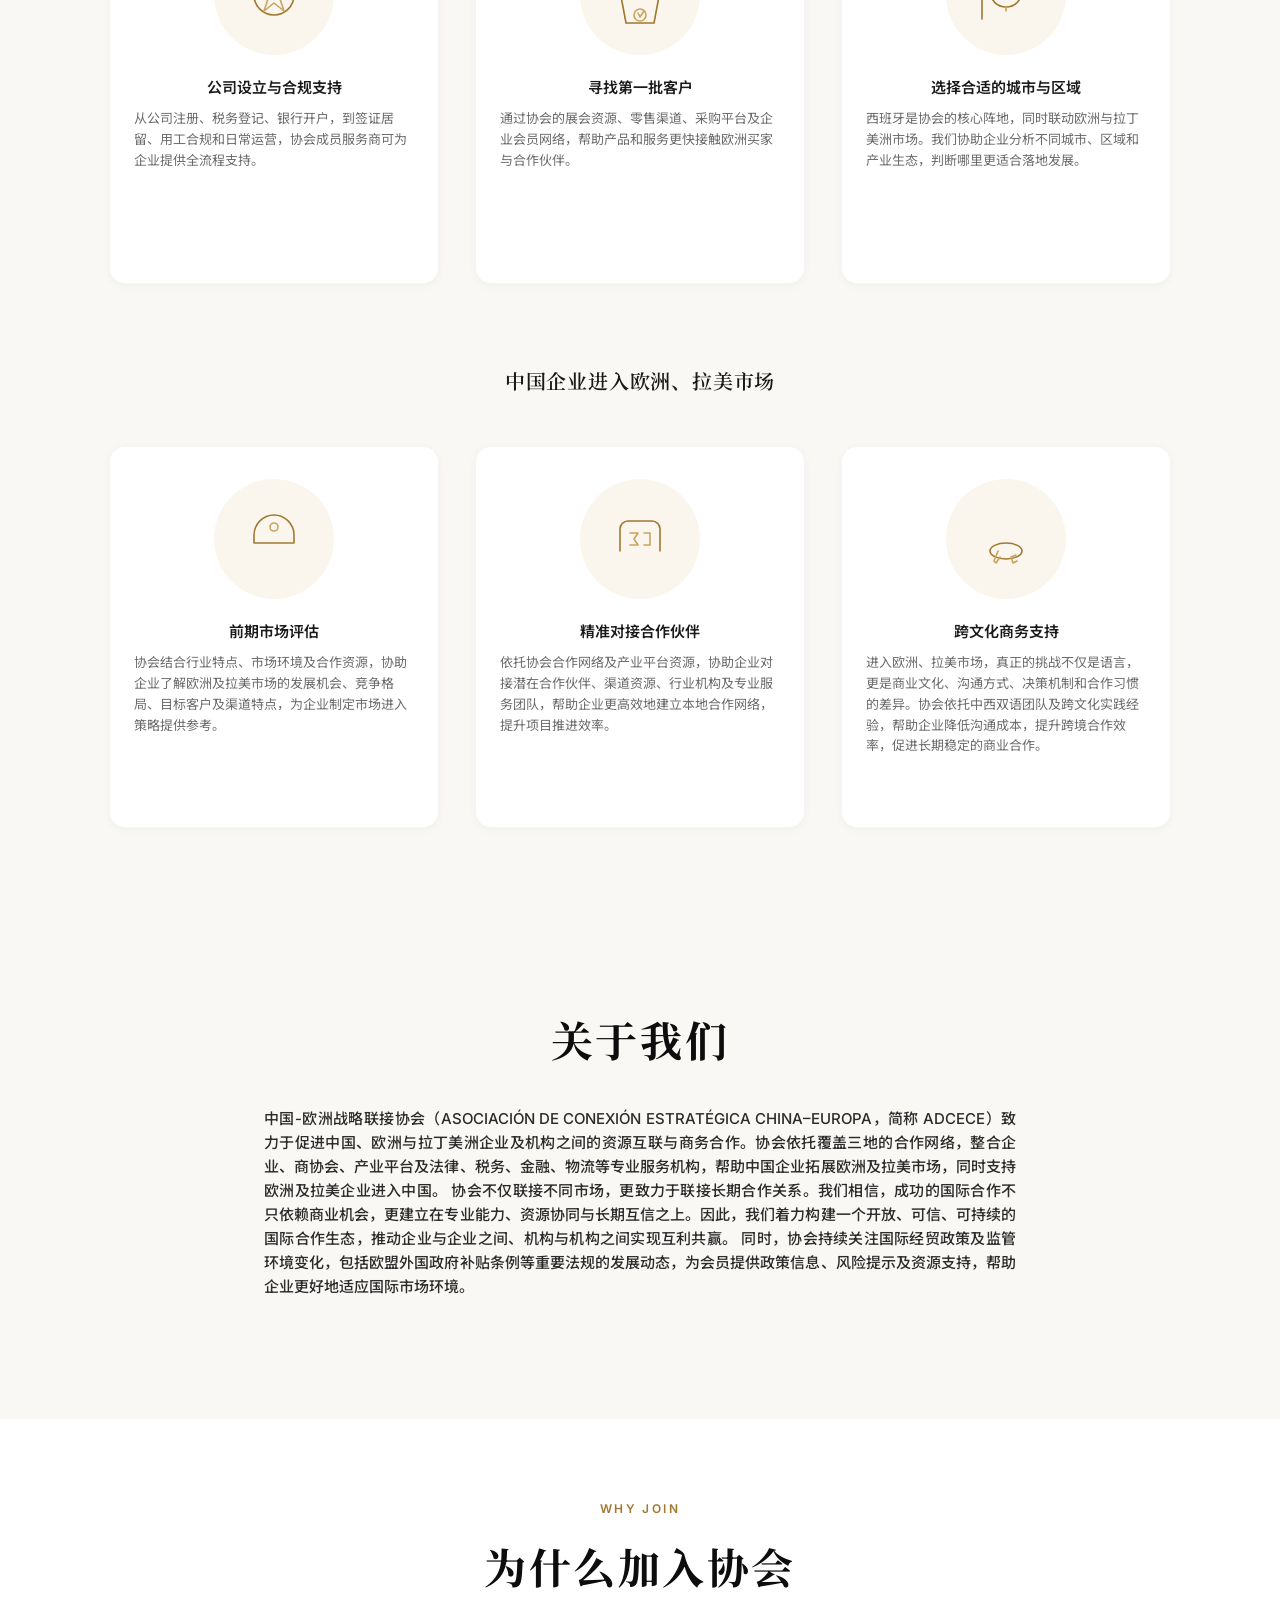
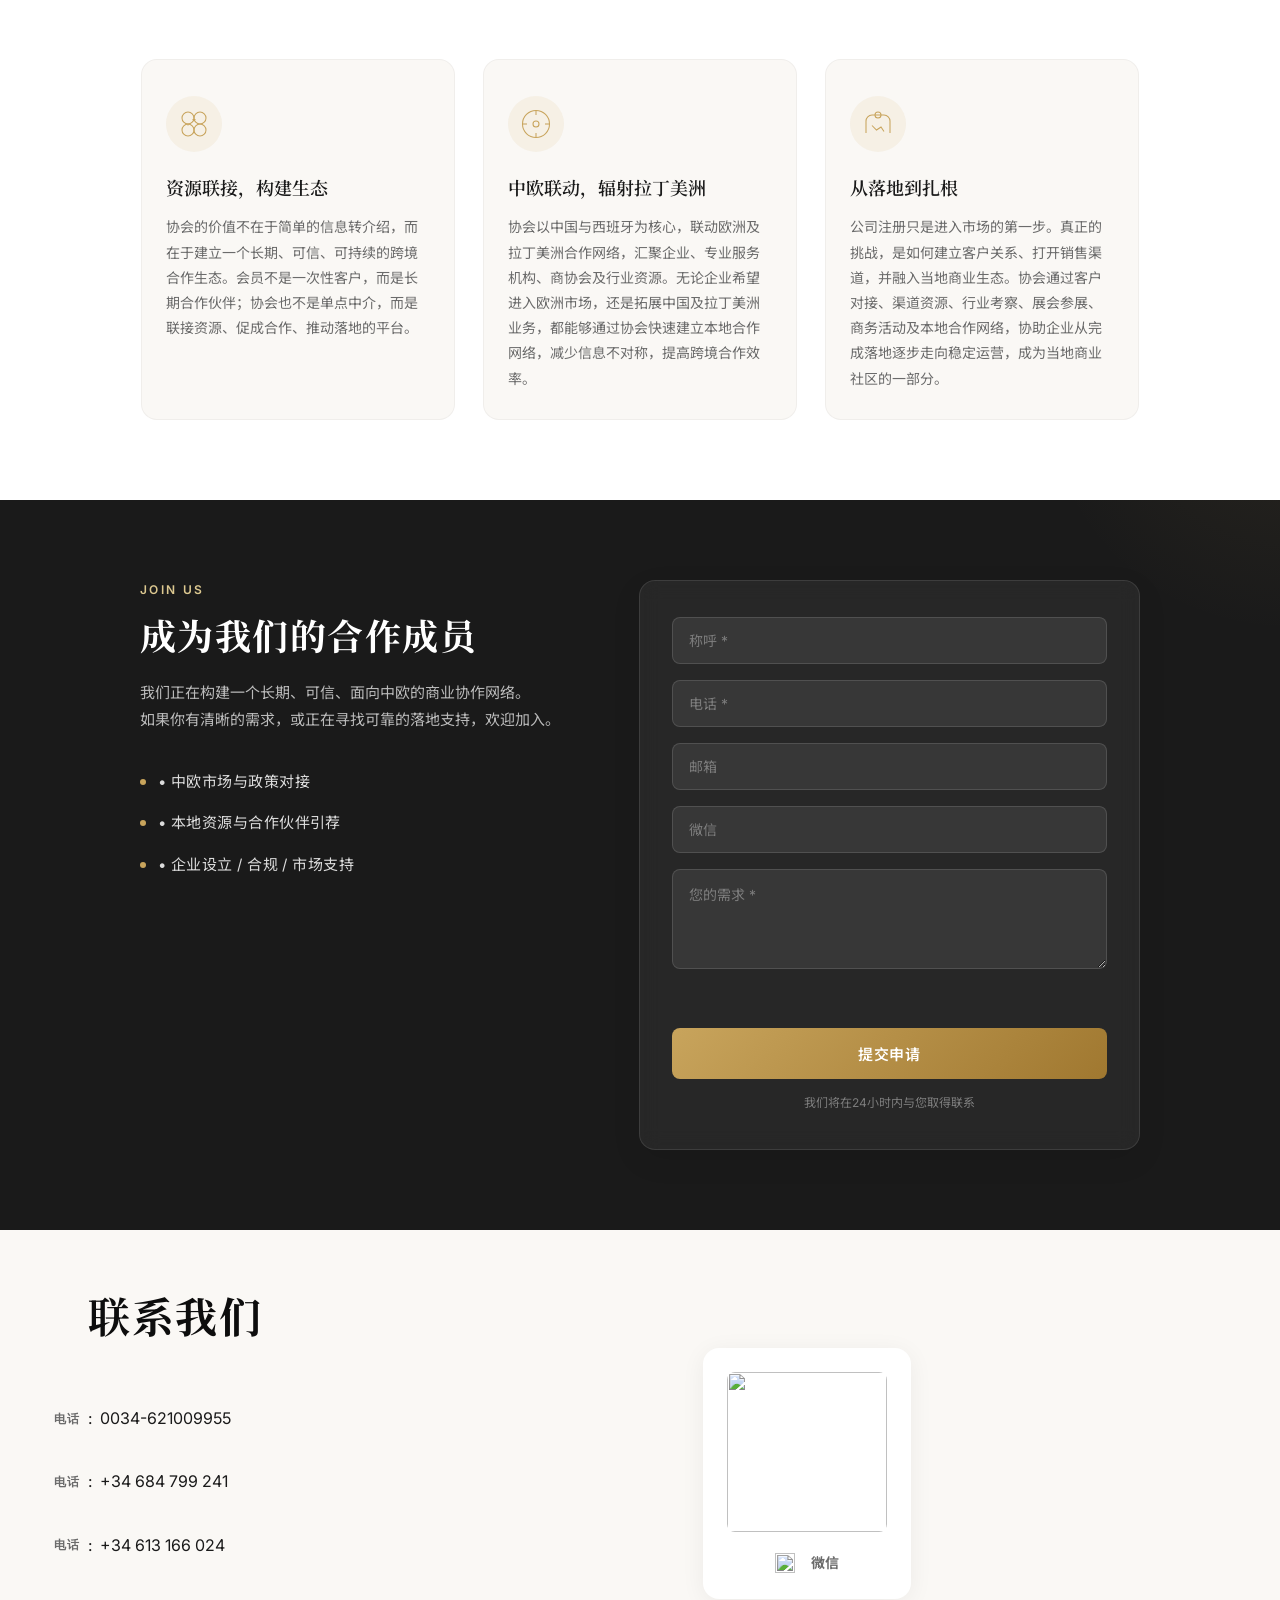
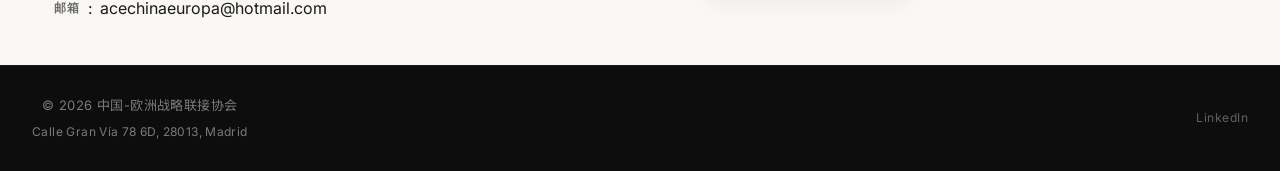
==== commit 3a36ec12: "电话邮箱去边框+左对齐" ====
--- a/index.html
+++ b/index.html
@@ -43,7 +43,7 @@
     <link rel="stylesheet" href="css/lang.css"/>
 
     <!-- Premium 覆盖层 -->
-    <link rel="stylesheet" href="css/premium.v6.css"/>
+    <link rel="stylesheet" href="css/premium.v7.css"/>
 </head>
 
 <body>
--- a/css/premium.v7.css
+++ b/css/premium.v7.css
@@ -0,0 +1,1308 @@
+/* ============================================================
+   Premium Overlay — 中欧战略联接协会
+   此文件叠加在原有 CSS 之上，不改动任何原有文件。
+   删除本文件即可回滚到原始样式。
+   ============================================================ */
+
+/* ---- Google Fonts ---- */
+@import url('https://fonts.googleapis.com/css2?family=Inter:wght@300;400;500;600;700&family=Noto+Sans+SC:wght@300;400;500;700&family=Noto+Serif+SC:wght@400;600;700&display=swap');
+
+/* ============================================================
+   1. DESIGN TOKENS — 覆盖原有变量 + 新增品牌变量
+   ============================================================ */
+
+:root {
+    /* ---- 品牌色 ---- */
+    --premium-gold:        #C8A45C;
+    --premium-gold-light:  #DCC890;
+    --premium-gold-dark:   #A07830;
+    --premium-gold-pale:   rgba(200, 164, 92, 0.10);
+
+    /* ---- 深色体系 ---- */
+    --premium-dark-900:    #0D0D0D;
+    --premium-dark-800:    #1A1A1A;
+    --premium-dark-700:    #262626;
+
+    /* ---- 浅色体系 ---- */
+    --premium-light-bg:    #FAF8F5;
+    --premium-light-card:  #FFFFFF;
+    --premium-light-text:  #2C2C2C;
+    --premium-light-muted: #6B6B6B;
+
+    /* ---- 覆盖原有变量 ---- */
+    --kt-color-primary-7:  var(--premium-dark-900);
+    --kt-color-primary-6:  var(--premium-dark-800);
+    --kt-color-primary-5:  #333333;
+
+    /* ---- 阴影 ---- */
+    --premium-shadow-sm:   0 2px 8px  rgba(0,0,0,0.04);
+    --premium-shadow-md:   0 4px 24px rgba(0,0,0,0.06);
+    --premium-shadow-lg:   0 12px 48px rgba(0,0,0,0.10);
+    --premium-shadow-xl:   0 24px 64px rgba(0,0,0,0.14);
+    --premium-shadow-gold: 0 4px 24px rgba(200,164,92,0.18);
+
+    /* ---- 圆角 ---- */
+    --premium-radius-sm:   8px;
+    --premium-radius-md:   12px;
+    --premium-radius-lg:   16px;
+    --premium-radius-xl:   24px;
+}
+
+/* ============================================================
+   2. 全局排版
+   ============================================================ */
+
+body {
+    font-family: 'Inter', 'Noto Sans SC', -apple-system, BlinkMacSystemFont, sans-serif;
+    font-weight: 400;
+    line-height: 1.7;
+    color: var(--premium-light-text);
+    background-color: var(--premium-light-bg);
+    -webkit-font-smoothing: antialiased;
+    -moz-osx-font-smoothing: grayscale;
+}
+
+/* 中文标题使用衬线体增加高级感 */
+.we-do-big-title,
+.demo-show-title,
+.join-member-title,
+.contact-us-title-text {
+    font-family: 'Noto Serif SC', 'Noto Sans SC', serif;
+    font-weight: 600;
+    letter-spacing: 0.04em;
+}
+
+/* ============================================================
+   3. 导航栏 — Glassmorphism
+   ============================================================ */
+
+.header {
+    height: 56px;
+    padding: 8px 32px;
+    background: transparent;
+    transition: background 0.4s ease, box-shadow 0.4s ease, backdrop-filter 0.4s ease;
+}
+
+/* JS 会在滚动时添加此 class */
+.header.is-scrolled {
+    background: rgba(13, 13, 13, 0.82);
+    backdrop-filter: blur(20px) saturate(150%);
+    -webkit-backdrop-filter: blur(20px) saturate(150%);
+    box-shadow: 0 1px 0 rgba(255,255,255,0.06) inset, 0 4px 24px rgba(0,0,0,0.25);
+    border-bottom: 1px solid rgba(255,255,255,0.06);
+}
+
+.header .header-col .header-cli {
+    font-size: 13px;
+    font-weight: 500;
+    letter-spacing: 0.06em;
+    border-radius: 6px;
+    padding: 6px 14px;
+    margin-left: 16px;
+    line-height: 32px;
+    transition: color 0.25s, background 0.25s;
+    position: relative;
+}
+
+/* 底部金线下划线动效 */
+.header .header-col .header-cli::after {
+    content: '';
+    position: absolute;
+    bottom: 2px;
+    left: 50%;
+    transform: translateX(-50%) scaleX(0);
+    width: 60%;
+    height: 2px;
+    background: var(--premium-gold);
+    border-radius: 1px;
+    transition: transform 0.3s cubic-bezier(0.34, 1.56, 0.64, 1);
+}
+
+.header .header-col .header-cli:hover {
+    font-weight: 500;
+    color: var(--premium-gold);
+    animation: none;
+    background: rgba(255,255,255,0.04);
+}
+
+.header .header-col .header-cli:hover::after {
+    transform: translateX(-50%) scaleX(1);
+}
+
+.top-logo-text {
+    font-size: 13px;
+    font-weight: 400;
+    letter-spacing: 0.04em;
+    opacity: 0.85;
+    margin-top: 7px;
+}
+
+.header-logo-img {
+    height: 34px;
+}
+
+/* ---- 手机弹出菜单 ---- */
+.header-popup {
+    background-color: var(--premium-dark-900);
+    border-radius: 0 0 16px 16px;
+    padding: 24px 16px 16px;
+}
+
+.header-popup-item {
+    font-size: 15px;
+    padding: 14px 0;
+    font-weight: 500;
+    letter-spacing: 0.04em;
+    transition: color 0.2s;
+}
+
+.header-popup-item:active {
+    color: var(--premium-gold);
+    opacity: 1;
+}
+
+/* ============================================================
+   4. HERO 区域 — 更有冲击力
+   ============================================================ */
+
+.top {
+    min-height: 100vh;
+    min-height: 100svh;
+    background: linear-gradient(160deg,
+        #0a0f1a 0%,
+        #0f1a2e 20%,
+        #132036 40%,
+        #0f1729 60%,
+        #0b101c 80%,
+        #080d16 100%
+    );
+    position: relative;
+    overflow: hidden;
+}
+
+/* 细微的网格纹理 */
+.top::after {
+    content: '';
+    position: absolute;
+    inset: 0;
+    z-index: 0;
+    background-image:
+        radial-gradient(ellipse at 70% 20%, rgba(200,164,92,0.06) 0%, transparent 50%),
+        radial-gradient(ellipse at 30% 80%, rgba(200,164,92,0.04) 0%, transparent 50%),
+        radial-gradient(ellipse at 60% 60%, rgba(255,255,255,0.02) 0%, transparent 40%);
+    pointer-events: none;
+}
+
+/* 暗色渐变遮罩 */
+.top::before {
+    content: '';
+    position: absolute;
+    inset: 0;
+    z-index: 1;
+    background: linear-gradient(
+        180deg,
+        rgba(0,0,0,0.25) 0%,
+        rgba(0,0,0,0.05) 30%,
+        rgba(0,0,0,0.00) 50%,
+        rgba(0,0,0,0.20) 80%,
+        rgba(0,0,0,0.40) 100%
+    );
+    pointer-events: none;
+}
+
+.top-back-img {
+    display: none;
+}
+
+.top-text-box {
+    z-index: 10;
+}
+
+/* 金色装饰线 */
+.top-text::before {
+    content: '';
+    display: block;
+    width: 60px;
+    height: 2px;
+    margin: 0 auto 24px;
+    background: linear-gradient(90deg, transparent, var(--premium-gold), transparent);
+    border-radius: 1px;
+}
+
+.top-logo-title {
+    font-family: 'Noto Serif SC', 'Noto Sans SC', serif;
+    font-size: 42px;
+    letter-spacing: 0.08em;
+    font-weight: 700;
+    display: flex;
+    flex-direction: column;
+    align-items: center;
+    gap: 16px;
+}
+
+.top-logo-title span {
+    display: inline-block;
+}
+
+.top-logo {
+    width: 90px;
+    height: 90px;
+    margin-bottom: 0;
+    filter: grayscale(0%) brightness(1.1);
+    animation: topLogoAnimation 6s ease-in-out infinite;
+}
+
+.top-text-in {
+    margin-top: 20px;
+    font-size: 32px;
+    letter-spacing: 0.1em;
+    font-weight: 500;
+    color: var(--premium-gold-light);
+    text-shadow: none;
+}
+
+.top-bottom-f {
+    font-size: 15px;
+    letter-spacing: 0.06em;
+    opacity: 0.8;
+    font-weight: 300;
+    bottom: 36px;
+}
+
+.top-up-icon {
+    width: 24px;
+    height: 24px;
+    margin-top: 16px;
+    opacity: 0.7;
+    animation: topUpIconAnimation 2s ease-in-out infinite;
+}
+
+@keyframes topLogoAnimation {
+    0%   { filter: brightness(1) drop-shadow(0 0 0 transparent); }
+    50%  { filter: brightness(1.2) drop-shadow(0 0 20px rgba(200,164,92,0.4)); }
+    100% { filter: brightness(1) drop-shadow(0 0 0 transparent); }
+}
+
+/* ============================================================
+   5. 服务卡片 — "我们能做什么？"
+   ============================================================ */
+
+.we-do {
+    padding: 80px 60px 80px;
+    background: var(--premium-light-bg);
+}
+
+.we-do-big-title {
+    font-size: 42px;
+    font-weight: 700;
+    color: var(--premium-dark-900);
+    letter-spacing: 0.06em;
+}
+
+.we-do-line {
+    height: 32px;
+}
+
+.we-do-title {
+    font-family: 'Noto Serif SC', 'Noto Sans SC', serif;
+    font-size: 20px;
+    font-weight: 600;
+    color: var(--premium-dark-800);
+    margin: 64px 0 32px;
+    letter-spacing: 0.04em;
+    position: relative;
+}
+
+/* 标题下金色短线 */
+.we-do-title::after {
+    display: none;
+}
+
+.we-do-item {
+    width: 280px;
+    min-height: 320px;
+    margin: 16px;
+    padding: 32px 24px 28px;
+    background: var(--premium-light-card);
+    border-radius: var(--premium-radius-lg);
+    box-shadow: var(--premium-shadow-sm);
+    border: 1px solid rgba(0,0,0,0.04);
+    transition: transform 0.35s cubic-bezier(0.34, 1.56, 0.64, 1),
+                box-shadow 0.35s ease,
+                border-color 0.35s ease;
+    display: inline-flex;
+    flex-direction: column;
+    align-items: center;
+    vertical-align: top;
+}
+
+.we-do-item:hover {
+    transform: translateY(-8px);
+    box-shadow: var(--premium-shadow-lg);
+    border-color: var(--premium-gold-light);
+}
+
+.we-do-item .we-do-item-img {
+    width: 160px;
+    height: 160px;
+    border-radius: var(--premium-radius-md);
+    margin-bottom: 16px;
+}
+
+.we-do-item-text {
+    font-size: 15px;
+    font-weight: 600;
+    color: var(--premium-dark-800);
+    margin-bottom: 8px;
+}
+
+.we-do-item-small-text {
+    font-size: 13px;
+    color: var(--premium-light-muted);
+    line-height: 1.6;
+    font-weight: 400;
+    text-indent: 0;
+    text-align: left;
+}
+
+/* ============================================================
+   6. 关于我们 / 照片墙
+   ============================================================ */
+
+.demo-show {
+    background: var(--premium-light-bg);
+    padding: 60px 0;
+}
+
+.demo-show-box {
+    max-width: 960px;
+    margin: 0 auto;
+    padding: 0 24px;
+}
+
+.demo-show-title {
+    font-size: 42px;
+    font-weight: 700;
+    color: var(--premium-dark-900);
+    text-align: center;
+    margin-bottom: 32px;
+    letter-spacing: 0.06em;
+}
+
+.demo-show-tip {
+    font-size: 15px;
+    line-height: 1.6;
+    color: var(--premium-light-text);
+    max-width: 760px;
+    margin: 0 auto 24px;
+    text-align: justify;
+    text-align-last: left;
+}
+
+/* 照片网格 — 等高宽、自然高度 */
+.demo-show-flex {
+    display: flex;
+    flex-wrap: wrap;
+    gap: 10px;
+    max-width: 960px;
+    margin: 0 auto;
+    padding: 0 16px;
+    box-sizing: border-box;
+    align-items: flex-start;
+    justify-content: flex-start;
+}
+
+.demo-show-c-demo-box {
+    width: calc(25% - 8px);
+    flex-shrink: 0;
+    aspect-ratio: auto !important;
+    border-radius: 6px;
+    overflow: hidden;
+    transition: transform 0.3s ease, box-shadow 0.3s ease;
+    box-shadow: var(--premium-shadow-sm);
+    position: relative;
+}
+
+@media (max-width: 768px) {
+    .demo-show-c-demo-box {
+        width: calc(33.33% - 7px);
+    }
+}
+
+@media (max-width: 480px) {
+    .demo-show-c-demo-box {
+        width: calc(50% - 5px);
+    }
+}
+
+.demo-show-c-demo-box:hover {
+    transform: scale(1.03);
+    box-shadow: var(--premium-shadow-lg);
+}
+
+.demo-show-c-demo-back-img {
+    display: block;
+    width: 100%;
+    height: 100% !important;
+    aspect-ratio: 4 / 3;
+    object-fit: cover;
+    background: #f5f5f5;
+    border-radius: 6px;
+}
+
+/* 竖幅照片保持原始比例 */
+.portrait-img {
+    aspect-ratio: auto !important;
+    height: auto !important;
+    object-fit: contain !important;
+}
+
+.c-demo-text {
+    position: static !important;
+    transform: none !important;
+    font-size: 12px;
+    color: var(--premium-light-muted);
+    padding: 8px 4px;
+    background: white;
+    text-align: left;
+    font-weight: 400;
+    box-shadow: none !important;
+    letter-spacing: 0.02em;
+    width: 100%;
+    box-sizing: border-box;
+    left: auto !important;
+    bottom: auto !important;
+    line-height: 1.5;
+}
+
+.demo-show-c-demo-box:hover .c-demo-text {
+    opacity: 1 !important;
+}
+
+/* ============================================================
+   7. 会员加入区域
+   ============================================================ */
+
+.join-member {
+    background: var(--premium-dark-800);
+    padding: 80px 24px;
+    margin-top: 0;
+    position: relative;
+    overflow: hidden;
+}
+
+/* 背景装饰 */
+.join-member::before {
+    content: '';
+    position: absolute;
+    top: -50%;
+    right: -20%;
+    width: 500px;
+    height: 500px;
+    background: radial-gradient(circle, rgba(200,164,92,0.08) 0%, transparent 70%);
+    pointer-events: none;
+}
+
+.join-member-inner {
+    max-width: 1000px;
+    margin: 0 auto;
+    position: relative;
+    z-index: 1;
+}
+
+.join-member-layout {
+    display: flex;
+    gap: 64px;
+    align-items: flex-start;
+}
+
+.join-member-intro {
+    flex: 1;
+    color: #fff;
+}
+
+.join-member-eyebrow {
+    font-family: 'Inter', sans-serif;
+    font-size: 12px;
+    font-weight: 600;
+    letter-spacing: 0.2em;
+    color: var(--premium-gold-light);
+    margin-bottom: 12px;
+}
+
+.join-member-title {
+    font-size: 36px;
+    font-weight: 700;
+    letter-spacing: 0.04em;
+    margin-bottom: 20px;
+    color: #fff;
+}
+
+.join-member-desc {
+    font-size: 15px;
+    line-height: 1.8;
+    color: rgba(255,255,255,0.7);
+    margin-bottom: 28px;
+}
+
+.join-member-points {
+    list-style: none;
+    padding: 0;
+    margin: 0;
+}
+
+.join-member-points li {
+    font-size: 15px;
+    color: rgba(255,255,255,0.85);
+    padding: 8px 0;
+    letter-spacing: 0.03em;
+}
+
+.join-member-points li::before {
+    content: '';
+    display: inline-block;
+    width: 6px;
+    height: 6px;
+    background: var(--premium-gold);
+    border-radius: 50%;
+    margin-right: 12px;
+    margin-bottom: 2px;
+}
+
+/* ---- 表单 ---- */
+.join-member-form {
+    flex: 1;
+    background: rgba(255,255,255,0.06);
+    border: 1px solid rgba(255,255,255,0.1);
+    border-radius: var(--premium-radius-lg);
+    padding: 36px 32px;
+    backdrop-filter: blur(10px);
+}
+
+.join-member-row {
+    margin-bottom: 16px;
+}
+
+.join-member-row input,
+.join-member-row textarea {
+    width: 100%;
+    padding: 14px 16px;
+    background: rgba(255,255,255,0.08);
+    border: 1px solid rgba(255,255,255,0.12);
+    border-radius: var(--premium-radius-sm);
+    color: #fff;
+    font-family: inherit;
+    font-size: 14px;
+    box-sizing: border-box;
+    transition: border-color 0.3s, background 0.3s, box-shadow 0.3s;
+    outline: none;
+}
+
+.join-member-row input::placeholder,
+.join-member-row textarea::placeholder {
+    color: rgba(255,255,255,0.35);
+}
+
+.join-member-row input:focus,
+.join-member-row textarea:focus {
+    border-color: var(--premium-gold);
+    background: rgba(255,255,255,0.12);
+    box-shadow: 0 0 0 3px var(--premium-gold-pale);
+}
+
+.join-member-row textarea {
+    resize: vertical;
+    min-height: 100px;
+}
+
+.join-member-btn {
+    width: 100%;
+    padding: 15px 0;
+    background: linear-gradient(135deg, var(--premium-gold), var(--premium-gold-dark));
+    color: #fff;
+    border: none;
+    border-radius: var(--premium-radius-sm);
+    font-family: inherit;
+    font-size: 15px;
+    font-weight: 600;
+    letter-spacing: 0.06em;
+    cursor: pointer;
+    transition: transform 0.25s, box-shadow 0.25s, filter 0.25s;
+    margin-top: 8px;
+}
+
+.join-member-btn:hover {
+    transform: translateY(-2px);
+    box-shadow: var(--premium-shadow-gold);
+    filter: brightness(1.08);
+}
+
+.join-member-btn:active {
+    transform: translateY(0);
+    filter: brightness(0.95);
+}
+
+.join-member-tip {
+    text-align: center;
+    font-size: 12px;
+    color: rgba(255,255,255,0.4);
+    margin-top: 14px;
+}
+
+.join-member-error {
+    color: #E05555;
+    font-size: 13px;
+    margin-bottom: 8px;
+    min-height: 20px;
+    text-align: center;
+}
+
+/* ============================================================
+   8. 联系我们
+   ============================================================ */
+
+.contact-us {
+    background: var(--premium-light-bg);
+    padding: 50px 24px;
+    text-align: center;
+}
+
+.contact-us-title {
+    max-width: 500px;
+    margin: 0 auto;
+    text-align: left;
+}
+
+.contact-us-title-text {
+    text-align: center;
+}
+
+.contact-us-title-text {
+    font-size: 42px;
+    font-weight: 700;
+    color: var(--premium-dark-900);
+    margin-bottom: 24px;
+}
+
+.contact-us-line {
+    height: 8px;
+}
+
+.contact-us-value {
+    padding: 8px 0;
+}
+
+
+.contact-us-href {
+    font-family: 'Inter', sans-serif;
+    font-size: 16px;
+    color: var(--premium-dark-800);
+    text-decoration: none;
+    display: inline-flex;
+    align-items: center;
+    gap: 8px;
+    transition: color 0.25s;
+    padding: 6px 0;
+}
+
+.contact-us-href:hover {
+    color: var(--premium-gold-dark);
+}
+
+.contact-us-href span:first-child {
+    display: inline-block;
+    width: 56px;
+    text-align: right;
+    font-size: 12px;
+    font-weight: 600;
+    text-transform: uppercase;
+    letter-spacing: 0.1em;
+    color: var(--premium-light-muted);
+}
+
+/* 微信二维码卡片 */
+.contact-us-img-box {
+    margin-top: 40px;
+}
+
+.contact-us-img-item {
+    display: inline-block;
+}
+
+.contact-us-img-item-in {
+    background: var(--premium-light-card);
+    border-radius: var(--premium-radius-lg);
+    padding: 24px;
+    box-shadow: var(--premium-shadow-md);
+    text-align: center;
+}
+
+.contact-us-img-item-in-img {
+    width: 160px;
+    height: 160px;
+    border-radius: var(--premium-radius-sm);
+}
+
+.contact-us-img-item-in-img-text {
+    display: flex;
+    align-items: center;
+    justify-content: center;
+    gap: 6px;
+    margin-top: 12px;
+    font-size: 14px;
+    color: var(--premium-light-muted);
+}
+
+.contact-us-img-item-in-img-text-icon {
+    width: 20px;
+    height: 20px;
+}
+
+/* ============================================================
+   9. 页脚
+   ============================================================ */
+
+.footer {
+    background: var(--premium-dark-900);
+    color: rgba(255,255,255,0.5);
+    text-align: center;
+    padding: 32px 24px;
+    font-size: 13px;
+    letter-spacing: 0.04em;
+    border-top: 1px solid rgba(255,255,255,0.06);
+    width: 100%;
+    box-sizing: border-box;
+    margin: 0;
+}
+
+/* ============================================================
+   10. 语言切换按钮
+   ============================================================ */
+
+.lang-fab {
+    background: var(--premium-dark-800);
+    border: 1px solid rgba(255,255,255,0.12);
+    border-radius: 24px;
+    padding: 8px 16px;
+    color: #fff;
+    font-family: inherit;
+    font-size: 12px;
+    font-weight: 600;
+    letter-spacing: 0.06em;
+    cursor: pointer;
+    box-shadow: var(--premium-shadow-md);
+    transition: transform 0.25s, box-shadow 0.25s, border-color 0.25s;
+}
+
+.lang-fab:hover {
+    transform: translateY(-2px);
+    box-shadow: var(--premium-shadow-lg);
+    border-color: var(--premium-gold);
+}
+
+.lang-sheet-panel {
+    border-radius: var(--premium-radius-xl) var(--premium-radius-xl) 0 0;
+    background: var(--premium-light-card);
+    box-shadow: var(--premium-shadow-xl);
+}
+
+.lang-sheet-header {
+    border-bottom: 1px solid rgba(0,0,0,0.06);
+    padding: 20px 24px 16px;
+}
+
+.lang-sheet-title {
+    font-weight: 600;
+    font-size: 16px;
+}
+
+.lang-sheet-item {
+    padding: 14px 24px;
+    font-size: 15px;
+    transition: background 0.2s;
+}
+
+.lang-sheet-item:hover {
+    background: var(--premium-gold-pale);
+}
+
+.lang-sheet-item.is-active {
+    color: var(--premium-gold-dark);
+    font-weight: 600;
+}
+
+/* ============================================================
+   11. 滚动淡入动画
+   ============================================================ */
+
+/* 初始隐藏状态 */
+.premium-reveal {
+    opacity: 0;
+    transform: translateY(30px);
+    transition: opacity 0.7s cubic-bezier(0.22, 1, 0.36, 1),
+                transform 0.7s cubic-bezier(0.22, 1, 0.36, 1);
+}
+
+/* JS 添加此 class 触发动画 */
+.premium-reveal.is-visible {
+    opacity: 1;
+    transform: translateY(0);
+}
+
+/* 延迟变体 — 卡片逐个出现 */
+.premium-reveal-delay-1 { transition-delay: 0.05s; }
+.premium-reveal-delay-2 { transition-delay: 0.10s; }
+.premium-reveal-delay-3 { transition-delay: 0.15s; }
+.premium-reveal-delay-4 { transition-delay: 0.20s; }
+.premium-reveal-delay-5 { transition-delay: 0.25s; }
+
+/* ============================================================
+   12. 无障碍 — 尊重用户动效偏好
+   ============================================================ */
+
+@media (prefers-reduced-motion: reduce) {
+    .premium-reveal,
+    .we-do-item,
+    .demo-show-c-demo-box,
+    .header,
+    .top-logo,
+    .top-up-icon,
+    .top-back-img {
+        animation: none !important;
+        transition: none !important;
+    }
+
+    .premium-reveal {
+        opacity: 1;
+        transform: none;
+    }
+}
+
+/* ============================================================
+   13. 响应式 — 平板
+   ============================================================ */
+
+@media (max-width: 900px) {
+    .join-member-layout {
+        flex-direction: column;
+        gap: 40px;
+    }
+
+    .join-member {
+        padding: 60px 20px;
+    }
+
+    .join-member-title {
+        font-size: 28px;
+    }
+
+    .we-do {
+        padding: 60px 24px 60px;
+    }
+
+    .we-do-big-title,
+    .demo-show-title,
+    .contact-us-title-text {
+        font-size: 32px;
+    }
+
+    .top-logo-title {
+        font-size: 28px;
+    }
+
+    .top-logo {
+        width: 70px;
+        height: 70px;
+        margin-bottom: 0;
+    }
+
+    .top-text-in {
+        font-size: 22px;
+    }
+
+    .header {
+        padding: 8px 16px;
+    }
+}
+
+/* ============================================================
+   14. 响应式 — 手机
+   ============================================================ */
+
+@media (max-width: 700px) {
+    .we-do-item {
+        width: calc(50% - 24px);
+        margin: 8px;
+        padding: 20px 12px 20px;
+    }
+
+    .we-do-item .we-do-item-img {
+        width: 100px;
+        height: 100px;
+    }
+
+    .we-do-item-text {
+        font-size: 13px;
+    }
+
+    .we-do-item-small-text {
+        font-size: 11px;
+    }
+
+    .we-do-title {
+        font-size: 17px;
+        margin: 36px 0 20px;
+    }
+
+    .join-member-form {
+        padding: 24px 20px;
+    }
+
+    .contact-us-href {
+        font-size: 14px;
+        padding: 8px 16px;
+    }
+}
+
+@media (max-width: 480px) {
+    .we-do-item {
+        width: 100%;
+        max-width: 280px;
+        margin: 10px auto;
+    }
+
+    .top-logo-title {
+        font-size: 28px;
+    }
+
+    .top-text-in {
+        font-size: 17px;
+    }
+
+    .top-bottom-f {
+        font-size: 12px;
+    }
+}
+
+/* ============================================================
+   15. SVG 服务图标 — 替换原有丑图标
+   ============================================================ */
+
+.we-do-item-svg {
+    display: block;
+    width: 120px;
+    height: 120px;
+    margin: 0 auto 20px;
+    padding: 28px;
+    background: var(--premium-gold-pale);
+    border-radius: 50%;
+    box-sizing: border-box;
+    transition: background 0.35s, transform 0.35s;
+}
+
+.we-do-item:hover .we-do-item-svg {
+    background: rgba(200, 164, 92, 0.18);
+    transform: scale(1.05);
+}
+
+.we-do-item-svg svg {
+    width: 100%;
+    height: 100%;
+}
+
+/* 金色描边图标 */
+.we-do-item-svg .icon-stroke {
+    fill: none;
+    stroke: var(--premium-gold-dark);
+    stroke-width: 1.6;
+    stroke-linecap: round;
+    stroke-linejoin: round;
+}
+
+.we-do-item-svg .icon-fill {
+    fill: var(--premium-gold);
+    opacity: 0.3;
+}
+
+.we-do-item-svg .icon-accent {
+    fill: none;
+    stroke: var(--premium-gold);
+    stroke-width: 1.6;
+    stroke-linecap: round;
+    stroke-linejoin: round;
+}
+
+/* ============================================================
+   16. 协会足迹板块
+   ============================================================ */
+
+.footprints {
+    padding: 80px 24px 80px;
+    background: #fff;
+    text-align: center;
+}
+
+.footprints-header {
+    margin-bottom: 56px;
+}
+
+.footprints-eyebrow {
+    font-family: 'Inter', sans-serif;
+    font-size: 12px;
+    font-weight: 600;
+    letter-spacing: 0.2em;
+    color: var(--premium-gold-dark);
+    text-transform: uppercase;
+    margin-bottom: 12px;
+}
+
+.footprints-title {
+    font-family: 'Noto Serif SC', 'Noto Sans SC', serif;
+    font-size: 42px;
+    font-weight: 700;
+    color: var(--premium-dark-900);
+    letter-spacing: 0.06em;
+    margin-bottom: 16px;
+}
+
+.footprints-subtitle {
+    font-size: 15px;
+    color: var(--premium-light-muted);
+    max-width: 560px;
+    margin: 0 auto;
+    line-height: 1.8;
+}
+
+.footprints-grid {
+    display: grid;
+    grid-template-columns: repeat(auto-fill, minmax(280px, 1fr));
+    gap: 20px;
+    max-width: 1200px;
+    margin: 0 auto;
+}
+
+.footprints-card {
+    position: relative;
+    border-radius: var(--premium-radius-lg);
+    overflow: hidden;
+    cursor: pointer;
+    aspect-ratio: 4 / 3;
+    background: #f0f0f0;
+    box-shadow: var(--premium-shadow-sm);
+    transition: transform 0.35s cubic-bezier(0.34, 1.56, 0.64, 1),
+                box-shadow 0.35s ease;
+}
+
+.footprints-card:hover {
+    transform: translateY(-6px);
+    box-shadow: var(--premium-shadow-lg);
+}
+
+.footprints-card img {
+    width: 100%;
+    height: 100%;
+    object-fit: cover;
+    display: block;
+    transition: transform 0.5s ease;
+}
+
+.footprints-card:hover img {
+    transform: scale(1.06);
+}
+
+.footprints-card-caption {
+    position: absolute;
+    bottom: 0;
+    left: 0;
+    right: 0;
+    padding: 16px 20px;
+    background: linear-gradient(transparent, rgba(0,0,0,0.7));
+    color: #fff;
+    font-size: 13px;
+    font-weight: 500;
+    letter-spacing: 0.03em;
+    text-align: left;
+    opacity: 0;
+    transform: translateY(8px);
+    transition: opacity 0.35s, transform 0.35s;
+}
+
+.footprints-card:hover .footprints-card-caption {
+    opacity: 1;
+    transform: translateY(0);
+}
+
+/* 足迹板块响应式 */
+@media (max-width: 768px) {
+    .footprints {
+        padding: 60px 16px 60px;
+    }
+
+    .footprints-title {
+        font-size: 30px;
+    }
+
+    .footprints-grid {
+        grid-template-columns: repeat(auto-fill, minmax(160px, 1fr));
+        gap: 12px;
+    }
+}
+
+@media (max-width: 480px) {
+    .footprints-grid {
+        grid-template-columns: repeat(2, 1fr);
+        gap: 8px;
+    }
+
+    .footprints-card-caption {
+        font-size: 11px;
+        padding: 10px 12px;
+    }
+}
+
+/* ============================================================
+   17. 为什么加入协会
+   ============================================================ */
+
+.why-join {
+    padding: 80px 24px;
+    background: #fff;
+    text-align: center;
+}
+
+.why-join-header {
+    margin-bottom: 56px;
+}
+
+.why-join-eyebrow {
+    font-family: 'Inter', sans-serif;
+    font-size: 12px;
+    font-weight: 600;
+    letter-spacing: 0.2em;
+    color: var(--premium-gold-dark);
+    text-transform: uppercase;
+    margin-bottom: 12px;
+}
+
+.why-join-title {
+    font-family: 'Noto Serif SC', 'Noto Sans SC', serif;
+    font-size: 42px;
+    font-weight: 700;
+    color: var(--premium-dark-900);
+    letter-spacing: 0.06em;
+}
+
+.why-join-grid {
+    display: flex;
+    gap: 28px;
+    max-width: 1000px;
+    margin: 0 auto;
+    flex-wrap: wrap;
+    justify-content: center;
+}
+
+.why-join-card {
+    flex: 0 0 calc(33.333% - 19px);
+    background: var(--premium-light-bg);
+    border-radius: var(--premium-radius-lg);
+    padding: 36px 24px 28px;
+    text-align: left;
+    transition: transform 0.3s ease, box-shadow 0.3s ease;
+    border: 1px solid rgba(0,0,0,0.04);
+    box-sizing: border-box;
+}
+
+.why-join-card:hover {
+    transform: translateY(-4px);
+    box-shadow: var(--premium-shadow-md);
+}
+
+.why-join-icon {
+    width: 56px;
+    height: 56px;
+    border-radius: 50%;
+    background: var(--premium-gold-pale);
+    display: flex;
+    align-items: center;
+    justify-content: center;
+    margin-bottom: 20px;
+}
+
+.why-join-card-title {
+    font-family: 'Noto Serif SC', 'Noto Sans SC', serif;
+    font-size: 18px;
+    font-weight: 600;
+    color: var(--premium-dark-800);
+    margin-bottom: 12px;
+}
+
+.why-join-card-desc {
+    font-size: 14px;
+    line-height: 1.8;
+    color: var(--premium-light-muted);
+}
+
+@media (max-width: 900px) {
+    .why-join-card {
+        flex: 0 0 100%;
+    }
+    .why-join-title {
+        font-size: 30px;
+    }
+}
+
+/* ============================================================
+   18. 关于我们 — 纯文字精炼版
+   ============================================================ */
+
+.demo-show {
+    padding: 80px 24px 60px;
+}
+
+.demo-show-box:first-child {
+    max-width: 800px;
+    margin: 0 auto 40px;
+}
+
+/* 关于我们的单个主图（人民大会堂） */
+.about-hero-img {
+    display: block;
+    max-width: 680px;
+    width: 100%;
+    margin: 40px auto 0;
+    border-radius: var(--premium-radius-lg);
+    box-shadow: var(--premium-shadow-lg);
+}
+
+/* ============================================================
+   18. 页脚增强
+   ============================================================ */
+
+.footer {
+    display: flex;
+    justify-content: space-between;
+    align-items: center;
+    flex-wrap: wrap;
+    gap: 12px;
+    padding: 28px 32px;
+}
+
+.footer-left {
+    color: rgba(255,255,255,0.45);
+    font-size: 13px;
+    letter-spacing: 0.03em;
+}
+
+.footer-right {
+    color: rgba(255,255,255,0.35);
+    font-size: 12px;
+    letter-spacing: 0.04em;
+}
+
+@media (max-width: 600px) {
+    .footer {
+        flex-direction: column;
+        text-align: center;
+        padding: 24px 16px;
+    }
+}
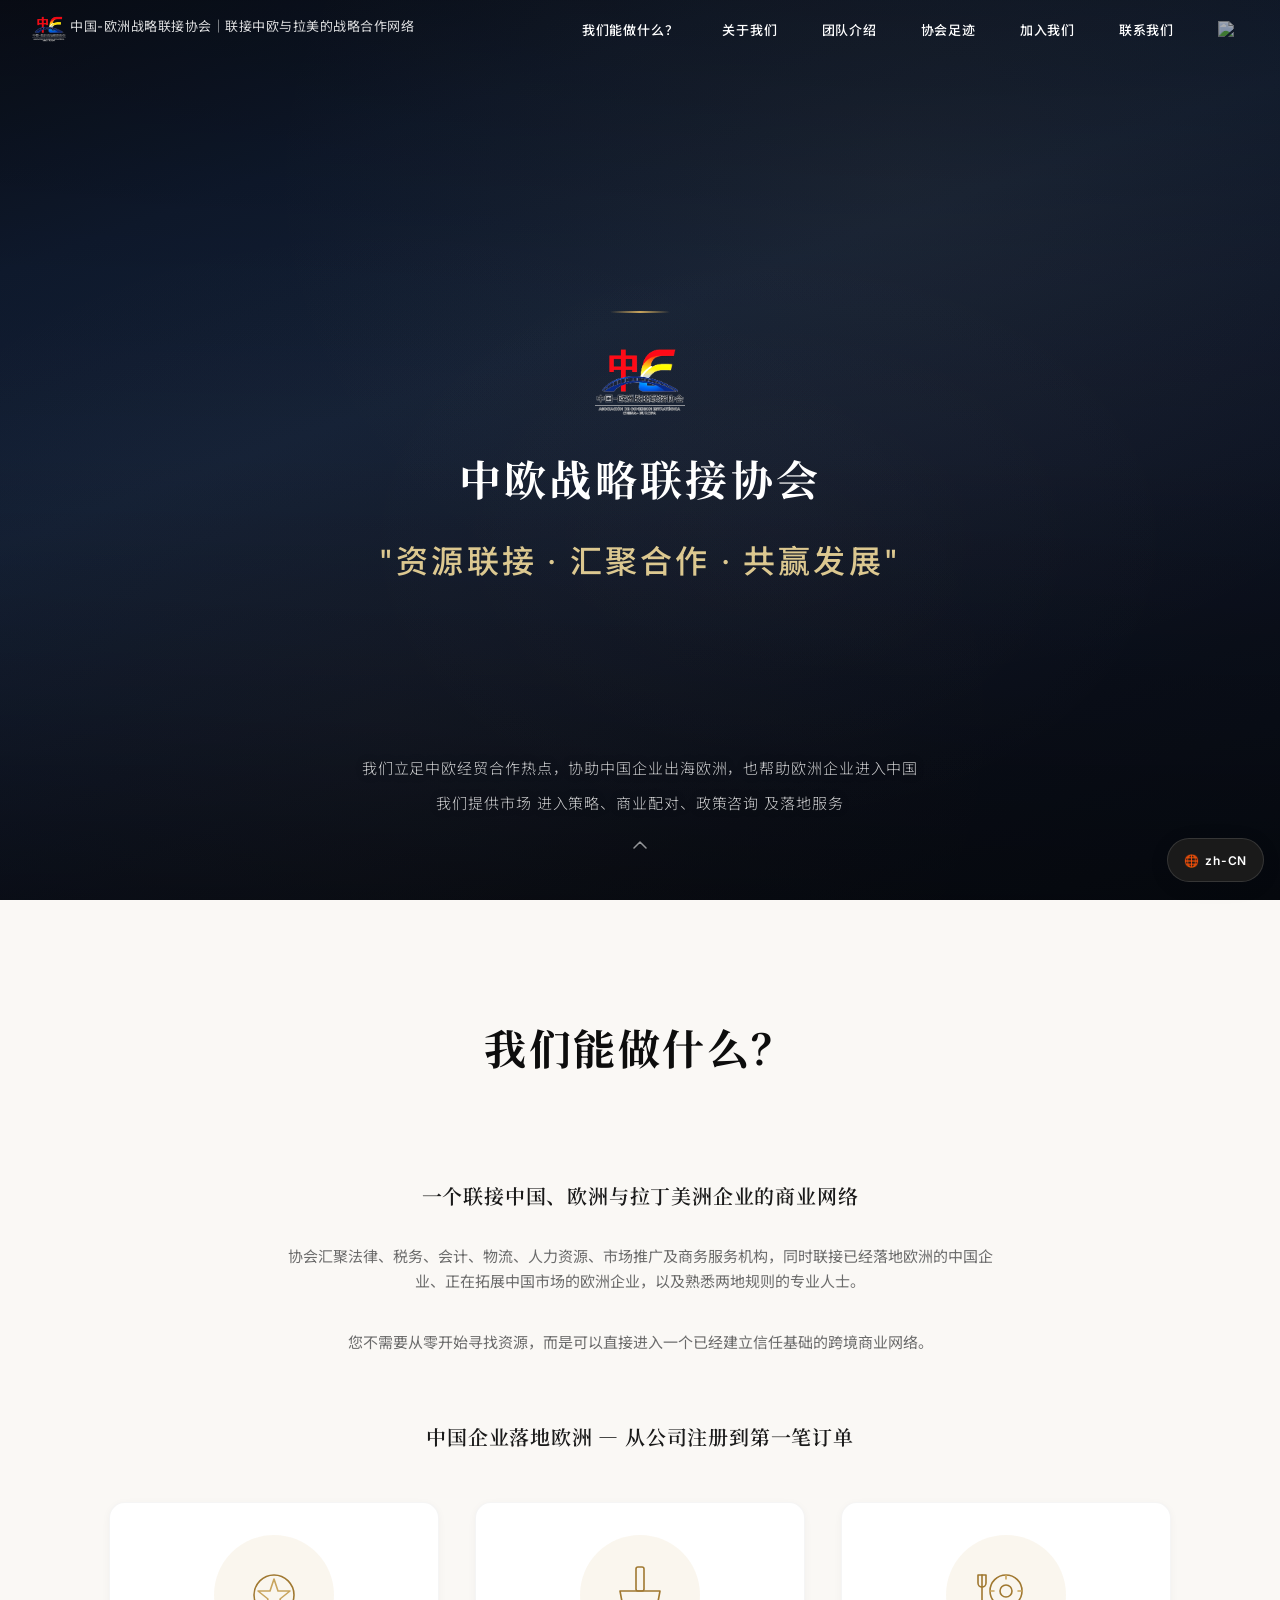
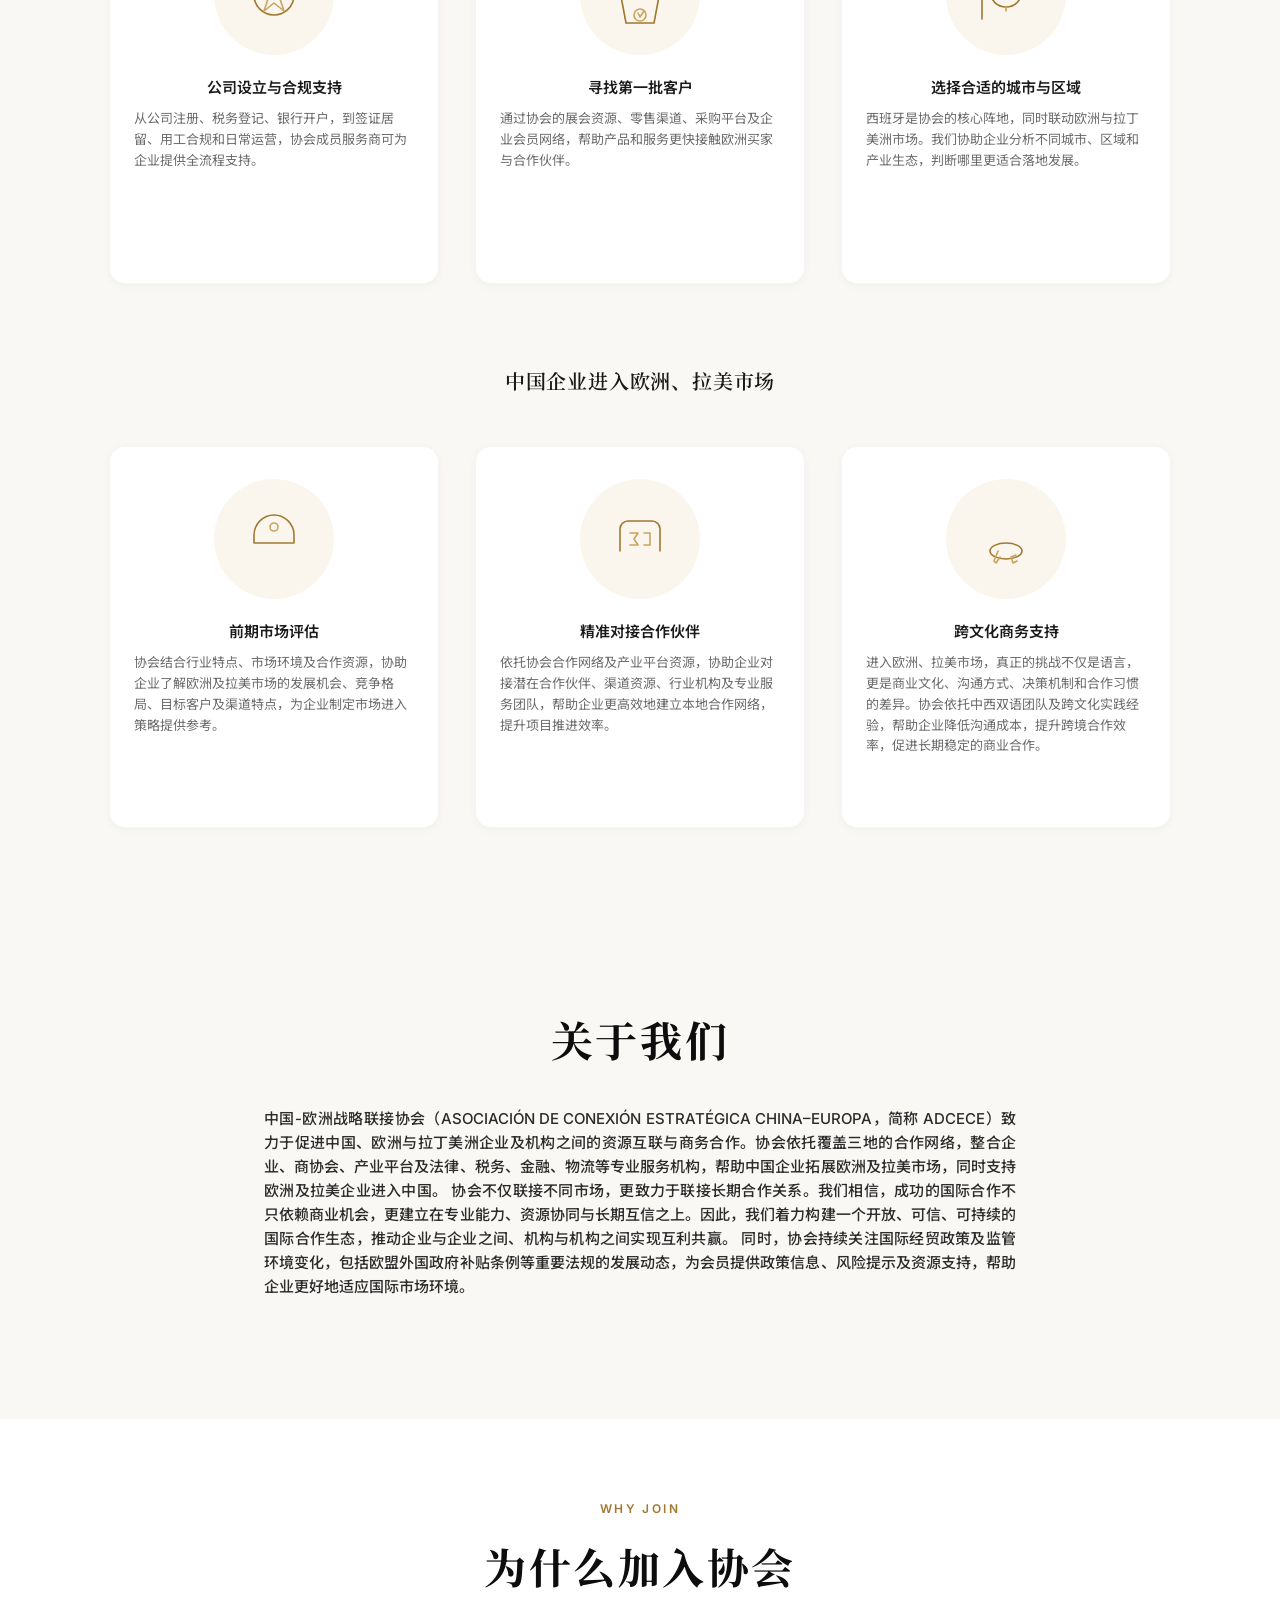
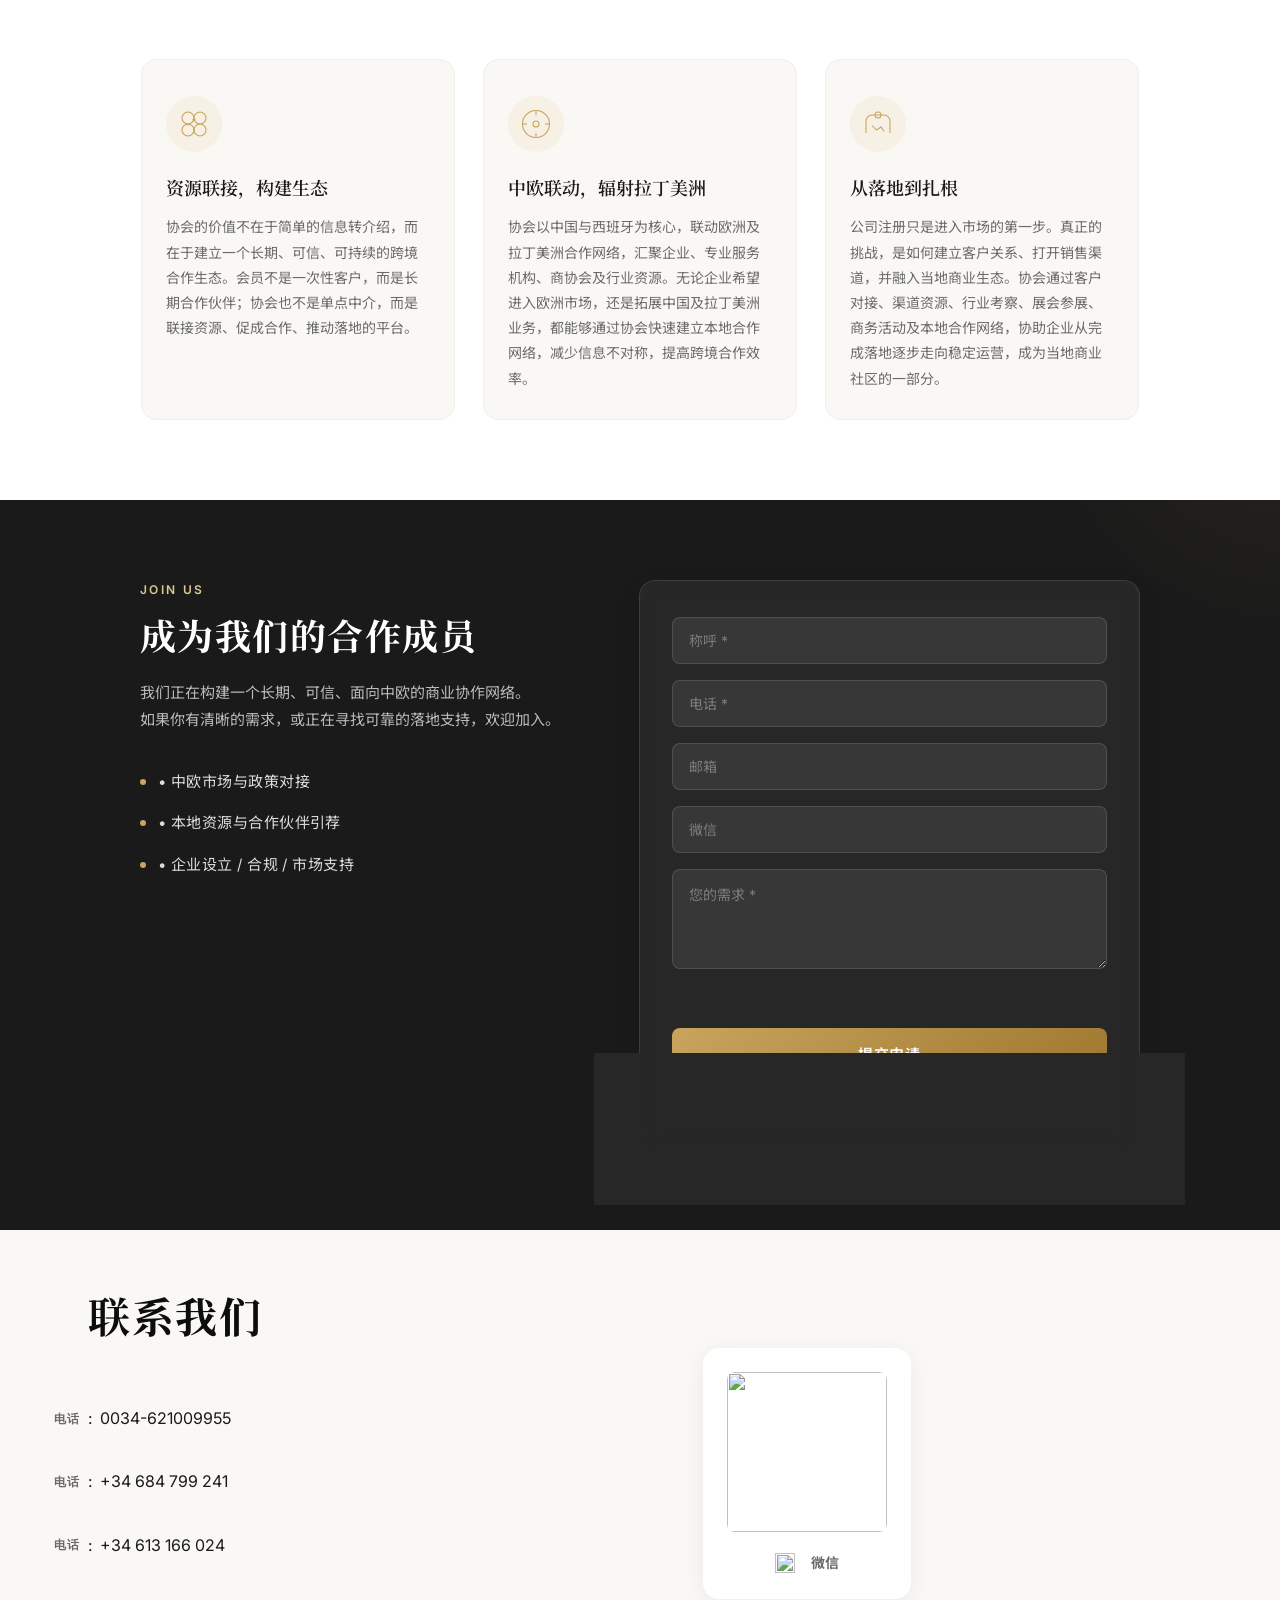
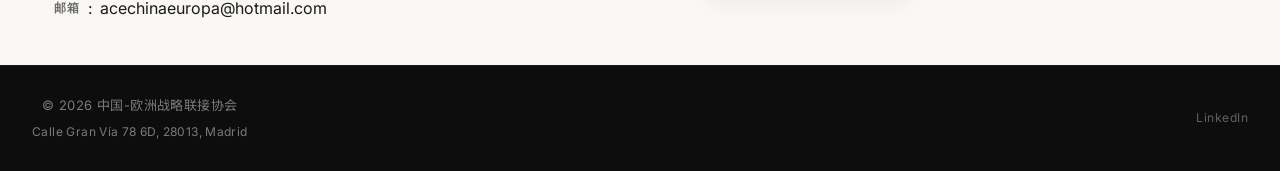
==== commit 4d12f578: "修复子页面header消失+导航链接" ====
--- a/index.html
+++ b/index.html
@@ -43,7 +43,7 @@
     <link rel="stylesheet" href="css/lang.css"/>
 
     <!-- Premium 覆盖层 -->
-    <link rel="stylesheet" href="css/premium.v7.css"/>
+    <link rel="stylesheet" href="css/premium.v8.css"/>
 </head>
 
 <body>
@@ -513,7 +513,7 @@
 </script>
 
 <!-- ===== Premium JS ===== -->
-<script src="js/premium.js" defer></script>
+<script src="js/premium.js?v=2" defer></script>
 
 <!-- ===== 表单提交（原始逻辑，不动） ===== -->
 <script>
--- a/css/premium.v8.css
+++ b/css/premium.v8.css
@@ -0,0 +1,1308 @@
+/* ============================================================
+   Premium Overlay — 中欧战略联接协会
+   此文件叠加在原有 CSS 之上，不改动任何原有文件。
+   删除本文件即可回滚到原始样式。
+   ============================================================ */
+
+/* ---- Google Fonts ---- */
+@import url('https://fonts.googleapis.com/css2?family=Inter:wght@300;400;500;600;700&family=Noto+Sans+SC:wght@300;400;500;700&family=Noto+Serif+SC:wght@400;600;700&display=swap');
+
+/* ============================================================
+   1. DESIGN TOKENS — 覆盖原有变量 + 新增品牌变量
+   ============================================================ */
+
+:root {
+    /* ---- 品牌色 ---- */
+    --premium-gold:        #C8A45C;
+    --premium-gold-light:  #DCC890;
+    --premium-gold-dark:   #A07830;
+    --premium-gold-pale:   rgba(200, 164, 92, 0.10);
+
+    /* ---- 深色体系 ---- */
+    --premium-dark-900:    #0D0D0D;
+    --premium-dark-800:    #1A1A1A;
+    --premium-dark-700:    #262626;
+
+    /* ---- 浅色体系 ---- */
+    --premium-light-bg:    #FAF8F5;
+    --premium-light-card:  #FFFFFF;
+    --premium-light-text:  #2C2C2C;
+    --premium-light-muted: #6B6B6B;
+
+    /* ---- 覆盖原有变量 ---- */
+    --kt-color-primary-7:  var(--premium-dark-900);
+    --kt-color-primary-6:  var(--premium-dark-800);
+    --kt-color-primary-5:  #333333;
+
+    /* ---- 阴影 ---- */
+    --premium-shadow-sm:   0 2px 8px  rgba(0,0,0,0.04);
+    --premium-shadow-md:   0 4px 24px rgba(0,0,0,0.06);
+    --premium-shadow-lg:   0 12px 48px rgba(0,0,0,0.10);
+    --premium-shadow-xl:   0 24px 64px rgba(0,0,0,0.14);
+    --premium-shadow-gold: 0 4px 24px rgba(200,164,92,0.18);
+
+    /* ---- 圆角 ---- */
+    --premium-radius-sm:   8px;
+    --premium-radius-md:   12px;
+    --premium-radius-lg:   16px;
+    --premium-radius-xl:   24px;
+}
+
+/* ============================================================
+   2. 全局排版
+   ============================================================ */
+
+body {
+    font-family: 'Inter', 'Noto Sans SC', -apple-system, BlinkMacSystemFont, sans-serif;
+    font-weight: 400;
+    line-height: 1.7;
+    color: var(--premium-light-text);
+    background-color: var(--premium-light-bg);
+    -webkit-font-smoothing: antialiased;
+    -moz-osx-font-smoothing: grayscale;
+}
+
+/* 中文标题使用衬线体增加高级感 */
+.we-do-big-title,
+.demo-show-title,
+.join-member-title,
+.contact-us-title-text {
+    font-family: 'Noto Serif SC', 'Noto Sans SC', serif;
+    font-weight: 600;
+    letter-spacing: 0.04em;
+}
+
+/* ============================================================
+   3. 导航栏 — Glassmorphism
+   ============================================================ */
+
+.header {
+    height: 56px;
+    padding: 8px 32px;
+    background: transparent;
+    transition: background 0.4s ease, box-shadow 0.4s ease, backdrop-filter 0.4s ease;
+}
+
+/* JS 会在滚动时添加此 class */
+.header.is-scrolled {
+    background: rgba(13, 13, 13, 0.82);
+    backdrop-filter: blur(20px) saturate(150%);
+    -webkit-backdrop-filter: blur(20px) saturate(150%);
+    box-shadow: 0 1px 0 rgba(255,255,255,0.06) inset, 0 4px 24px rgba(0,0,0,0.25);
+    border-bottom: 1px solid rgba(255,255,255,0.06);
+}
+
+.header .header-col .header-cli {
+    font-size: 13px;
+    font-weight: 500;
+    letter-spacing: 0.06em;
+    border-radius: 6px;
+    padding: 6px 14px;
+    margin-left: 16px;
+    line-height: 32px;
+    transition: color 0.25s, background 0.25s;
+    position: relative;
+}
+
+/* 底部金线下划线动效 */
+.header .header-col .header-cli::after {
+    content: '';
+    position: absolute;
+    bottom: 2px;
+    left: 50%;
+    transform: translateX(-50%) scaleX(0);
+    width: 60%;
+    height: 2px;
+    background: var(--premium-gold);
+    border-radius: 1px;
+    transition: transform 0.3s cubic-bezier(0.34, 1.56, 0.64, 1);
+}
+
+.header .header-col .header-cli:hover {
+    font-weight: 500;
+    color: var(--premium-gold);
+    animation: none;
+    background: rgba(255,255,255,0.04);
+}
+
+.header .header-col .header-cli:hover::after {
+    transform: translateX(-50%) scaleX(1);
+}
+
+.top-logo-text {
+    font-size: 13px;
+    font-weight: 400;
+    letter-spacing: 0.04em;
+    opacity: 0.85;
+    margin-top: 7px;
+}
+
+.header-logo-img {
+    height: 34px;
+}
+
+/* ---- 手机弹出菜单 ---- */
+.header-popup {
+    background-color: var(--premium-dark-900);
+    border-radius: 0 0 16px 16px;
+    padding: 24px 16px 16px;
+}
+
+.header-popup-item {
+    font-size: 15px;
+    padding: 14px 0;
+    font-weight: 500;
+    letter-spacing: 0.04em;
+    transition: color 0.2s;
+}
+
+.header-popup-item:active {
+    color: var(--premium-gold);
+    opacity: 1;
+}
+
+/* ============================================================
+   4. HERO 区域 — 更有冲击力
+   ============================================================ */
+
+.top {
+    min-height: 100vh;
+    min-height: 100svh;
+    background: linear-gradient(160deg,
+        #0a0f1a 0%,
+        #0f1a2e 20%,
+        #132036 40%,
+        #0f1729 60%,
+        #0b101c 80%,
+        #080d16 100%
+    );
+    position: relative;
+    overflow: hidden;
+}
+
+/* 细微的网格纹理 */
+.top::after {
+    content: '';
+    position: absolute;
+    inset: 0;
+    z-index: 0;
+    background-image:
+        radial-gradient(ellipse at 70% 20%, rgba(200,164,92,0.06) 0%, transparent 50%),
+        radial-gradient(ellipse at 30% 80%, rgba(200,164,92,0.04) 0%, transparent 50%),
+        radial-gradient(ellipse at 60% 60%, rgba(255,255,255,0.02) 0%, transparent 40%);
+    pointer-events: none;
+}
+
+/* 暗色渐变遮罩 */
+.top::before {
+    content: '';
+    position: absolute;
+    inset: 0;
+    z-index: 1;
+    background: linear-gradient(
+        180deg,
+        rgba(0,0,0,0.25) 0%,
+        rgba(0,0,0,0.05) 30%,
+        rgba(0,0,0,0.00) 50%,
+        rgba(0,0,0,0.20) 80%,
+        rgba(0,0,0,0.40) 100%
+    );
+    pointer-events: none;
+}
+
+.top-back-img {
+    display: none;
+}
+
+.top-text-box {
+    z-index: 10;
+}
+
+/* 金色装饰线 */
+.top-text::before {
+    content: '';
+    display: block;
+    width: 60px;
+    height: 2px;
+    margin: 0 auto 24px;
+    background: linear-gradient(90deg, transparent, var(--premium-gold), transparent);
+    border-radius: 1px;
+}
+
+.top-logo-title {
+    font-family: 'Noto Serif SC', 'Noto Sans SC', serif;
+    font-size: 42px;
+    letter-spacing: 0.08em;
+    font-weight: 700;
+    display: flex;
+    flex-direction: column;
+    align-items: center;
+    gap: 16px;
+}
+
+.top-logo-title span {
+    display: inline-block;
+}
+
+.top-logo {
+    width: 90px;
+    height: 90px;
+    margin-bottom: 0;
+    filter: grayscale(0%) brightness(1.1);
+    animation: topLogoAnimation 6s ease-in-out infinite;
+}
+
+.top-text-in {
+    margin-top: 20px;
+    font-size: 32px;
+    letter-spacing: 0.1em;
+    font-weight: 500;
+    color: var(--premium-gold-light);
+    text-shadow: none;
+}
+
+.top-bottom-f {
+    font-size: 15px;
+    letter-spacing: 0.06em;
+    opacity: 0.8;
+    font-weight: 300;
+    bottom: 36px;
+}
+
+.top-up-icon {
+    width: 24px;
+    height: 24px;
+    margin-top: 16px;
+    opacity: 0.7;
+    animation: topUpIconAnimation 2s ease-in-out infinite;
+}
+
+@keyframes topLogoAnimation {
+    0%   { filter: brightness(1) drop-shadow(0 0 0 transparent); }
+    50%  { filter: brightness(1.2) drop-shadow(0 0 20px rgba(200,164,92,0.4)); }
+    100% { filter: brightness(1) drop-shadow(0 0 0 transparent); }
+}
+
+/* ============================================================
+   5. 服务卡片 — "我们能做什么？"
+   ============================================================ */
+
+.we-do {
+    padding: 80px 60px 80px;
+    background: var(--premium-light-bg);
+}
+
+.we-do-big-title {
+    font-size: 42px;
+    font-weight: 700;
+    color: var(--premium-dark-900);
+    letter-spacing: 0.06em;
+}
+
+.we-do-line {
+    height: 32px;
+}
+
+.we-do-title {
+    font-family: 'Noto Serif SC', 'Noto Sans SC', serif;
+    font-size: 20px;
+    font-weight: 600;
+    color: var(--premium-dark-800);
+    margin: 64px 0 32px;
+    letter-spacing: 0.04em;
+    position: relative;
+}
+
+/* 标题下金色短线 */
+.we-do-title::after {
+    display: none;
+}
+
+.we-do-item {
+    width: 280px;
+    min-height: 320px;
+    margin: 16px;
+    padding: 32px 24px 28px;
+    background: var(--premium-light-card);
+    border-radius: var(--premium-radius-lg);
+    box-shadow: var(--premium-shadow-sm);
+    border: 1px solid rgba(0,0,0,0.04);
+    transition: transform 0.35s cubic-bezier(0.34, 1.56, 0.64, 1),
+                box-shadow 0.35s ease,
+                border-color 0.35s ease;
+    display: inline-flex;
+    flex-direction: column;
+    align-items: center;
+    vertical-align: top;
+}
+
+.we-do-item:hover {
+    transform: translateY(-8px);
+    box-shadow: var(--premium-shadow-lg);
+    border-color: var(--premium-gold-light);
+}
+
+.we-do-item .we-do-item-img {
+    width: 160px;
+    height: 160px;
+    border-radius: var(--premium-radius-md);
+    margin-bottom: 16px;
+}
+
+.we-do-item-text {
+    font-size: 15px;
+    font-weight: 600;
+    color: var(--premium-dark-800);
+    margin-bottom: 8px;
+}
+
+.we-do-item-small-text {
+    font-size: 13px;
+    color: var(--premium-light-muted);
+    line-height: 1.6;
+    font-weight: 400;
+    text-indent: 0;
+    text-align: left;
+}
+
+/* ============================================================
+   6. 关于我们 / 照片墙
+   ============================================================ */
+
+.demo-show {
+    background: var(--premium-light-bg);
+    padding: 60px 0;
+}
+
+.demo-show-box {
+    max-width: 960px;
+    margin: 0 auto;
+    padding: 0 24px;
+}
+
+.demo-show-title {
+    font-size: 42px;
+    font-weight: 700;
+    color: var(--premium-dark-900);
+    text-align: center;
+    margin-bottom: 32px;
+    letter-spacing: 0.06em;
+}
+
+.demo-show-tip {
+    font-size: 15px;
+    line-height: 1.6;
+    color: var(--premium-light-text);
+    max-width: 760px;
+    margin: 0 auto 24px;
+    text-align: justify;
+    text-align-last: left;
+}
+
+/* 照片网格 — 等高宽、自然高度 */
+.demo-show-flex {
+    display: flex;
+    flex-wrap: wrap;
+    gap: 10px;
+    max-width: 960px;
+    margin: 0 auto;
+    padding: 0 16px;
+    box-sizing: border-box;
+    align-items: flex-start;
+    justify-content: flex-start;
+}
+
+.demo-show-c-demo-box {
+    width: calc(25% - 8px);
+    flex-shrink: 0;
+    aspect-ratio: auto !important;
+    border-radius: 6px;
+    overflow: hidden;
+    transition: transform 0.3s ease, box-shadow 0.3s ease;
+    box-shadow: var(--premium-shadow-sm);
+    position: relative;
+}
+
+@media (max-width: 768px) {
+    .demo-show-c-demo-box {
+        width: calc(33.33% - 7px);
+    }
+}
+
+@media (max-width: 480px) {
+    .demo-show-c-demo-box {
+        width: calc(50% - 5px);
+    }
+}
+
+.demo-show-c-demo-box:hover {
+    transform: scale(1.03);
+    box-shadow: var(--premium-shadow-lg);
+}
+
+.demo-show-c-demo-back-img {
+    display: block;
+    width: 100%;
+    height: 100% !important;
+    aspect-ratio: 4 / 3;
+    object-fit: cover;
+    background: #f5f5f5;
+    border-radius: 6px;
+}
+
+/* 竖幅照片保持原始比例 */
+.portrait-img {
+    aspect-ratio: auto !important;
+    height: auto !important;
+    object-fit: contain !important;
+}
+
+.c-demo-text {
+    position: static !important;
+    transform: none !important;
+    font-size: 12px;
+    color: var(--premium-light-muted);
+    padding: 8px 4px;
+    background: white;
+    text-align: left;
+    font-weight: 400;
+    box-shadow: none !important;
+    letter-spacing: 0.02em;
+    width: 100%;
+    box-sizing: border-box;
+    left: auto !important;
+    bottom: auto !important;
+    line-height: 1.5;
+}
+
+.demo-show-c-demo-box:hover .c-demo-text {
+    opacity: 1 !important;
+}
+
+/* ============================================================
+   7. 会员加入区域
+   ============================================================ */
+
+.join-member {
+    background: var(--premium-dark-800);
+    padding: 80px 24px;
+    margin-top: 0;
+    position: relative;
+    overflow: hidden;
+}
+
+/* 背景装饰 */
+.join-member::before {
+    content: '';
+    position: absolute;
+    top: -50%;
+    right: -20%;
+    width: 500px;
+    height: 500px;
+    background: radial-gradient(circle, rgba(200,164,92,0.08) 0%, transparent 70%);
+    pointer-events: none;
+}
+
+.join-member-inner {
+    max-width: 1000px;
+    margin: 0 auto;
+    position: relative;
+    z-index: 1;
+}
+
+.join-member-layout {
+    display: flex;
+    gap: 64px;
+    align-items: flex-start;
+}
+
+.join-member-intro {
+    flex: 1;
+    color: #fff;
+}
+
+.join-member-eyebrow {
+    font-family: 'Inter', sans-serif;
+    font-size: 12px;
+    font-weight: 600;
+    letter-spacing: 0.2em;
+    color: var(--premium-gold-light);
+    margin-bottom: 12px;
+}
+
+.join-member-title {
+    font-size: 36px;
+    font-weight: 700;
+    letter-spacing: 0.04em;
+    margin-bottom: 20px;
+    color: #fff;
+}
+
+.join-member-desc {
+    font-size: 15px;
+    line-height: 1.8;
+    color: rgba(255,255,255,0.7);
+    margin-bottom: 28px;
+}
+
+.join-member-points {
+    list-style: none;
+    padding: 0;
+    margin: 0;
+}
+
+.join-member-points li {
+    font-size: 15px;
+    color: rgba(255,255,255,0.85);
+    padding: 8px 0;
+    letter-spacing: 0.03em;
+}
+
+.join-member-points li::before {
+    content: '';
+    display: inline-block;
+    width: 6px;
+    height: 6px;
+    background: var(--premium-gold);
+    border-radius: 50%;
+    margin-right: 12px;
+    margin-bottom: 2px;
+}
+
+/* ---- 表单 ---- */
+.join-member-form {
+    flex: 1;
+    background: rgba(255,255,255,0.06);
+    border: 1px solid rgba(255,255,255,0.1);
+    border-radius: var(--premium-radius-lg);
+    padding: 36px 32px;
+    backdrop-filter: blur(10px);
+}
+
+.join-member-row {
+    margin-bottom: 16px;
+}
+
+.join-member-row input,
+.join-member-row textarea {
+    width: 100%;
+    padding: 14px 16px;
+    background: rgba(255,255,255,0.08);
+    border: 1px solid rgba(255,255,255,0.12);
+    border-radius: var(--premium-radius-sm);
+    color: #fff;
+    font-family: inherit;
+    font-size: 14px;
+    box-sizing: border-box;
+    transition: border-color 0.3s, background 0.3s, box-shadow 0.3s;
+    outline: none;
+}
+
+.join-member-row input::placeholder,
+.join-member-row textarea::placeholder {
+    color: rgba(255,255,255,0.35);
+}
+
+.join-member-row input:focus,
+.join-member-row textarea:focus {
+    border-color: var(--premium-gold);
+    background: rgba(255,255,255,0.12);
+    box-shadow: 0 0 0 3px var(--premium-gold-pale);
+}
+
+.join-member-row textarea {
+    resize: vertical;
+    min-height: 100px;
+}
+
+.join-member-btn {
+    width: 100%;
+    padding: 15px 0;
+    background: linear-gradient(135deg, var(--premium-gold), var(--premium-gold-dark));
+    color: #fff;
+    border: none;
+    border-radius: var(--premium-radius-sm);
+    font-family: inherit;
+    font-size: 15px;
+    font-weight: 600;
+    letter-spacing: 0.06em;
+    cursor: pointer;
+    transition: transform 0.25s, box-shadow 0.25s, filter 0.25s;
+    margin-top: 8px;
+}
+
+.join-member-btn:hover {
+    transform: translateY(-2px);
+    box-shadow: var(--premium-shadow-gold);
+    filter: brightness(1.08);
+}
+
+.join-member-btn:active {
+    transform: translateY(0);
+    filter: brightness(0.95);
+}
+
+.join-member-tip {
+    text-align: center;
+    font-size: 12px;
+    color: rgba(255,255,255,0.4);
+    margin-top: 14px;
+}
+
+.join-member-error {
+    color: #E05555;
+    font-size: 13px;
+    margin-bottom: 8px;
+    min-height: 20px;
+    text-align: center;
+}
+
+/* ============================================================
+   8. 联系我们
+   ============================================================ */
+
+.contact-us {
+    background: var(--premium-light-bg);
+    padding: 50px 24px;
+    text-align: center;
+}
+
+.contact-us-title {
+    max-width: 500px;
+    margin: 0 auto;
+    text-align: left;
+}
+
+.contact-us-title-text {
+    text-align: center;
+}
+
+.contact-us-title-text {
+    font-size: 42px;
+    font-weight: 700;
+    color: var(--premium-dark-900);
+    margin-bottom: 24px;
+}
+
+.contact-us-line {
+    height: 8px;
+}
+
+.contact-us-value {
+    padding: 8px 0;
+}
+
+
+.contact-us-href {
+    font-family: 'Inter', sans-serif;
+    font-size: 16px;
+    color: var(--premium-dark-800);
+    text-decoration: none;
+    display: inline-flex;
+    align-items: center;
+    gap: 8px;
+    transition: color 0.25s;
+    padding: 6px 0;
+}
+
+.contact-us-href:hover {
+    color: var(--premium-gold-dark);
+}
+
+.contact-us-href span:first-child {
+    display: inline-block;
+    width: 56px;
+    text-align: right;
+    font-size: 12px;
+    font-weight: 600;
+    text-transform: uppercase;
+    letter-spacing: 0.1em;
+    color: var(--premium-light-muted);
+}
+
+/* 微信二维码卡片 */
+.contact-us-img-box {
+    margin-top: 40px;
+}
+
+.contact-us-img-item {
+    display: inline-block;
+}
+
+.contact-us-img-item-in {
+    background: var(--premium-light-card);
+    border-radius: var(--premium-radius-lg);
+    padding: 24px;
+    box-shadow: var(--premium-shadow-md);
+    text-align: center;
+}
+
+.contact-us-img-item-in-img {
+    width: 160px;
+    height: 160px;
+    border-radius: var(--premium-radius-sm);
+}
+
+.contact-us-img-item-in-img-text {
+    display: flex;
+    align-items: center;
+    justify-content: center;
+    gap: 6px;
+    margin-top: 12px;
+    font-size: 14px;
+    color: var(--premium-light-muted);
+}
+
+.contact-us-img-item-in-img-text-icon {
+    width: 20px;
+    height: 20px;
+}
+
+/* ============================================================
+   9. 页脚
+   ============================================================ */
+
+.footer {
+    background: var(--premium-dark-900);
+    color: rgba(255,255,255,0.5);
+    text-align: center;
+    padding: 32px 24px;
+    font-size: 13px;
+    letter-spacing: 0.04em;
+    border-top: 1px solid rgba(255,255,255,0.06);
+    width: 100%;
+    box-sizing: border-box;
+    margin: 0;
+}
+
+/* ============================================================
+   10. 语言切换按钮
+   ============================================================ */
+
+.lang-fab {
+    background: var(--premium-dark-800);
+    border: 1px solid rgba(255,255,255,0.12);
+    border-radius: 24px;
+    padding: 8px 16px;
+    color: #fff;
+    font-family: inherit;
+    font-size: 12px;
+    font-weight: 600;
+    letter-spacing: 0.06em;
+    cursor: pointer;
+    box-shadow: var(--premium-shadow-md);
+    transition: transform 0.25s, box-shadow 0.25s, border-color 0.25s;
+}
+
+.lang-fab:hover {
+    transform: translateY(-2px);
+    box-shadow: var(--premium-shadow-lg);
+    border-color: var(--premium-gold);
+}
+
+.lang-sheet-panel {
+    border-radius: var(--premium-radius-xl) var(--premium-radius-xl) 0 0;
+    background: var(--premium-light-card);
+    box-shadow: var(--premium-shadow-xl);
+}
+
+.lang-sheet-header {
+    border-bottom: 1px solid rgba(0,0,0,0.06);
+    padding: 20px 24px 16px;
+}
+
+.lang-sheet-title {
+    font-weight: 600;
+    font-size: 16px;
+}
+
+.lang-sheet-item {
+    padding: 14px 24px;
+    font-size: 15px;
+    transition: background 0.2s;
+}
+
+.lang-sheet-item:hover {
+    background: var(--premium-gold-pale);
+}
+
+.lang-sheet-item.is-active {
+    color: var(--premium-gold-dark);
+    font-weight: 600;
+}
+
+/* ============================================================
+   11. 滚动淡入动画
+   ============================================================ */
+
+/* 初始隐藏状态 */
+.premium-reveal {
+    opacity: 0;
+    transform: translateY(30px);
+    transition: opacity 0.7s cubic-bezier(0.22, 1, 0.36, 1),
+                transform 0.7s cubic-bezier(0.22, 1, 0.36, 1);
+}
+
+/* JS 添加此 class 触发动画 */
+.premium-reveal.is-visible {
+    opacity: 1;
+    transform: translateY(0);
+}
+
+/* 延迟变体 — 卡片逐个出现 */
+.premium-reveal-delay-1 { transition-delay: 0.05s; }
+.premium-reveal-delay-2 { transition-delay: 0.10s; }
+.premium-reveal-delay-3 { transition-delay: 0.15s; }
+.premium-reveal-delay-4 { transition-delay: 0.20s; }
+.premium-reveal-delay-5 { transition-delay: 0.25s; }
+
+/* ============================================================
+   12. 无障碍 — 尊重用户动效偏好
+   ============================================================ */
+
+@media (prefers-reduced-motion: reduce) {
+    .premium-reveal,
+    .we-do-item,
+    .demo-show-c-demo-box,
+    .header,
+    .top-logo,
+    .top-up-icon,
+    .top-back-img {
+        animation: none !important;
+        transition: none !important;
+    }
+
+    .premium-reveal {
+        opacity: 1;
+        transform: none;
+    }
+}
+
+/* ============================================================
+   13. 响应式 — 平板
+   ============================================================ */
+
+@media (max-width: 900px) {
+    .join-member-layout {
+        flex-direction: column;
+        gap: 40px;
+    }
+
+    .join-member {
+        padding: 60px 20px;
+    }
+
+    .join-member-title {
+        font-size: 28px;
+    }
+
+    .we-do {
+        padding: 60px 24px 60px;
+    }
+
+    .we-do-big-title,
+    .demo-show-title,
+    .contact-us-title-text {
+        font-size: 32px;
+    }
+
+    .top-logo-title {
+        font-size: 28px;
+    }
+
+    .top-logo {
+        width: 70px;
+        height: 70px;
+        margin-bottom: 0;
+    }
+
+    .top-text-in {
+        font-size: 22px;
+    }
+
+    .header {
+        padding: 8px 16px;
+    }
+}
+
+/* ============================================================
+   14. 响应式 — 手机
+   ============================================================ */
+
+@media (max-width: 700px) {
+    .we-do-item {
+        width: calc(50% - 24px);
+        margin: 8px;
+        padding: 20px 12px 20px;
+    }
+
+    .we-do-item .we-do-item-img {
+        width: 100px;
+        height: 100px;
+    }
+
+    .we-do-item-text {
+        font-size: 13px;
+    }
+
+    .we-do-item-small-text {
+        font-size: 11px;
+    }
+
+    .we-do-title {
+        font-size: 17px;
+        margin: 36px 0 20px;
+    }
+
+    .join-member-form {
+        padding: 24px 20px;
+    }
+
+    .contact-us-href {
+        font-size: 14px;
+        padding: 8px 16px;
+    }
+}
+
+@media (max-width: 480px) {
+    .we-do-item {
+        width: 100%;
+        max-width: 280px;
+        margin: 10px auto;
+    }
+
+    .top-logo-title {
+        font-size: 28px;
+    }
+
+    .top-text-in {
+        font-size: 17px;
+    }
+
+    .top-bottom-f {
+        font-size: 12px;
+    }
+}
+
+/* ============================================================
+   15. SVG 服务图标 — 替换原有丑图标
+   ============================================================ */
+
+.we-do-item-svg {
+    display: block;
+    width: 120px;
+    height: 120px;
+    margin: 0 auto 20px;
+    padding: 28px;
+    background: var(--premium-gold-pale);
+    border-radius: 50%;
+    box-sizing: border-box;
+    transition: background 0.35s, transform 0.35s;
+}
+
+.we-do-item:hover .we-do-item-svg {
+    background: rgba(200, 164, 92, 0.18);
+    transform: scale(1.05);
+}
+
+.we-do-item-svg svg {
+    width: 100%;
+    height: 100%;
+}
+
+/* 金色描边图标 */
+.we-do-item-svg .icon-stroke {
+    fill: none;
+    stroke: var(--premium-gold-dark);
+    stroke-width: 1.6;
+    stroke-linecap: round;
+    stroke-linejoin: round;
+}
+
+.we-do-item-svg .icon-fill {
+    fill: var(--premium-gold);
+    opacity: 0.3;
+}
+
+.we-do-item-svg .icon-accent {
+    fill: none;
+    stroke: var(--premium-gold);
+    stroke-width: 1.6;
+    stroke-linecap: round;
+    stroke-linejoin: round;
+}
+
+/* ============================================================
+   16. 协会足迹板块
+   ============================================================ */
+
+.footprints {
+    padding: 80px 24px 80px;
+    background: #fff;
+    text-align: center;
+}
+
+.footprints-header {
+    margin-bottom: 56px;
+}
+
+.footprints-eyebrow {
+    font-family: 'Inter', sans-serif;
+    font-size: 12px;
+    font-weight: 600;
+    letter-spacing: 0.2em;
+    color: var(--premium-gold-dark);
+    text-transform: uppercase;
+    margin-bottom: 12px;
+}
+
+.footprints-title {
+    font-family: 'Noto Serif SC', 'Noto Sans SC', serif;
+    font-size: 42px;
+    font-weight: 700;
+    color: var(--premium-dark-900);
+    letter-spacing: 0.06em;
+    margin-bottom: 16px;
+}
+
+.footprints-subtitle {
+    font-size: 15px;
+    color: var(--premium-light-muted);
+    max-width: 560px;
+    margin: 0 auto;
+    line-height: 1.8;
+}
+
+.footprints-grid {
+    display: grid;
+    grid-template-columns: repeat(auto-fill, minmax(280px, 1fr));
+    gap: 20px;
+    max-width: 1200px;
+    margin: 0 auto;
+}
+
+.footprints-card {
+    position: relative;
+    border-radius: var(--premium-radius-lg);
+    overflow: hidden;
+    cursor: pointer;
+    aspect-ratio: 4 / 3;
+    background: #f0f0f0;
+    box-shadow: var(--premium-shadow-sm);
+    transition: transform 0.35s cubic-bezier(0.34, 1.56, 0.64, 1),
+                box-shadow 0.35s ease;
+}
+
+.footprints-card:hover {
+    transform: translateY(-6px);
+    box-shadow: var(--premium-shadow-lg);
+}
+
+.footprints-card img {
+    width: 100%;
+    height: 100%;
+    object-fit: cover;
+    display: block;
+    transition: transform 0.5s ease;
+}
+
+.footprints-card:hover img {
+    transform: scale(1.06);
+}
+
+.footprints-card-caption {
+    position: absolute;
+    bottom: 0;
+    left: 0;
+    right: 0;
+    padding: 16px 20px;
+    background: linear-gradient(transparent, rgba(0,0,0,0.7));
+    color: #fff;
+    font-size: 13px;
+    font-weight: 500;
+    letter-spacing: 0.03em;
+    text-align: left;
+    opacity: 0;
+    transform: translateY(8px);
+    transition: opacity 0.35s, transform 0.35s;
+}
+
+.footprints-card:hover .footprints-card-caption {
+    opacity: 1;
+    transform: translateY(0);
+}
+
+/* 足迹板块响应式 */
+@media (max-width: 768px) {
+    .footprints {
+        padding: 60px 16px 60px;
+    }
+
+    .footprints-title {
+        font-size: 30px;
+    }
+
+    .footprints-grid {
+        grid-template-columns: repeat(auto-fill, minmax(160px, 1fr));
+        gap: 12px;
+    }
+}
+
+@media (max-width: 480px) {
+    .footprints-grid {
+        grid-template-columns: repeat(2, 1fr);
+        gap: 8px;
+    }
+
+    .footprints-card-caption {
+        font-size: 11px;
+        padding: 10px 12px;
+    }
+}
+
+/* ============================================================
+   17. 为什么加入协会
+   ============================================================ */
+
+.why-join {
+    padding: 80px 24px;
+    background: #fff;
+    text-align: center;
+}
+
+.why-join-header {
+    margin-bottom: 56px;
+}
+
+.why-join-eyebrow {
+    font-family: 'Inter', sans-serif;
+    font-size: 12px;
+    font-weight: 600;
+    letter-spacing: 0.2em;
+    color: var(--premium-gold-dark);
+    text-transform: uppercase;
+    margin-bottom: 12px;
+}
+
+.why-join-title {
+    font-family: 'Noto Serif SC', 'Noto Sans SC', serif;
+    font-size: 42px;
+    font-weight: 700;
+    color: var(--premium-dark-900);
+    letter-spacing: 0.06em;
+}
+
+.why-join-grid {
+    display: flex;
+    gap: 28px;
+    max-width: 1000px;
+    margin: 0 auto;
+    flex-wrap: wrap;
+    justify-content: center;
+}
+
+.why-join-card {
+    flex: 0 0 calc(33.333% - 19px);
+    background: var(--premium-light-bg);
+    border-radius: var(--premium-radius-lg);
+    padding: 36px 24px 28px;
+    text-align: left;
+    transition: transform 0.3s ease, box-shadow 0.3s ease;
+    border: 1px solid rgba(0,0,0,0.04);
+    box-sizing: border-box;
+}
+
+.why-join-card:hover {
+    transform: translateY(-4px);
+    box-shadow: var(--premium-shadow-md);
+}
+
+.why-join-icon {
+    width: 56px;
+    height: 56px;
+    border-radius: 50%;
+    background: var(--premium-gold-pale);
+    display: flex;
+    align-items: center;
+    justify-content: center;
+    margin-bottom: 20px;
+}
+
+.why-join-card-title {
+    font-family: 'Noto Serif SC', 'Noto Sans SC', serif;
+    font-size: 18px;
+    font-weight: 600;
+    color: var(--premium-dark-800);
+    margin-bottom: 12px;
+}
+
+.why-join-card-desc {
+    font-size: 14px;
+    line-height: 1.8;
+    color: var(--premium-light-muted);
+}
+
+@media (max-width: 900px) {
+    .why-join-card {
+        flex: 0 0 100%;
+    }
+    .why-join-title {
+        font-size: 30px;
+    }
+}
+
+/* ============================================================
+   18. 关于我们 — 纯文字精炼版
+   ============================================================ */
+
+.demo-show {
+    padding: 80px 24px 60px;
+}
+
+.demo-show-box:first-child {
+    max-width: 800px;
+    margin: 0 auto 40px;
+}
+
+/* 关于我们的单个主图（人民大会堂） */
+.about-hero-img {
+    display: block;
+    max-width: 680px;
+    width: 100%;
+    margin: 40px auto 0;
+    border-radius: var(--premium-radius-lg);
+    box-shadow: var(--premium-shadow-lg);
+}
+
+/* ============================================================
+   18. 页脚增强
+   ============================================================ */
+
+.footer {
+    display: flex;
+    justify-content: space-between;
+    align-items: center;
+    flex-wrap: wrap;
+    gap: 12px;
+    padding: 28px 32px;
+}
+
+.footer-left {
+    color: rgba(255,255,255,0.45);
+    font-size: 13px;
+    letter-spacing: 0.03em;
+}
+
+.footer-right {
+    color: rgba(255,255,255,0.35);
+    font-size: 12px;
+    letter-spacing: 0.04em;
+}
+
+@media (max-width: 600px) {
+    .footer {
+        flex-direction: column;
+        text-align: center;
+        padding: 24px 16px;
+    }
+}
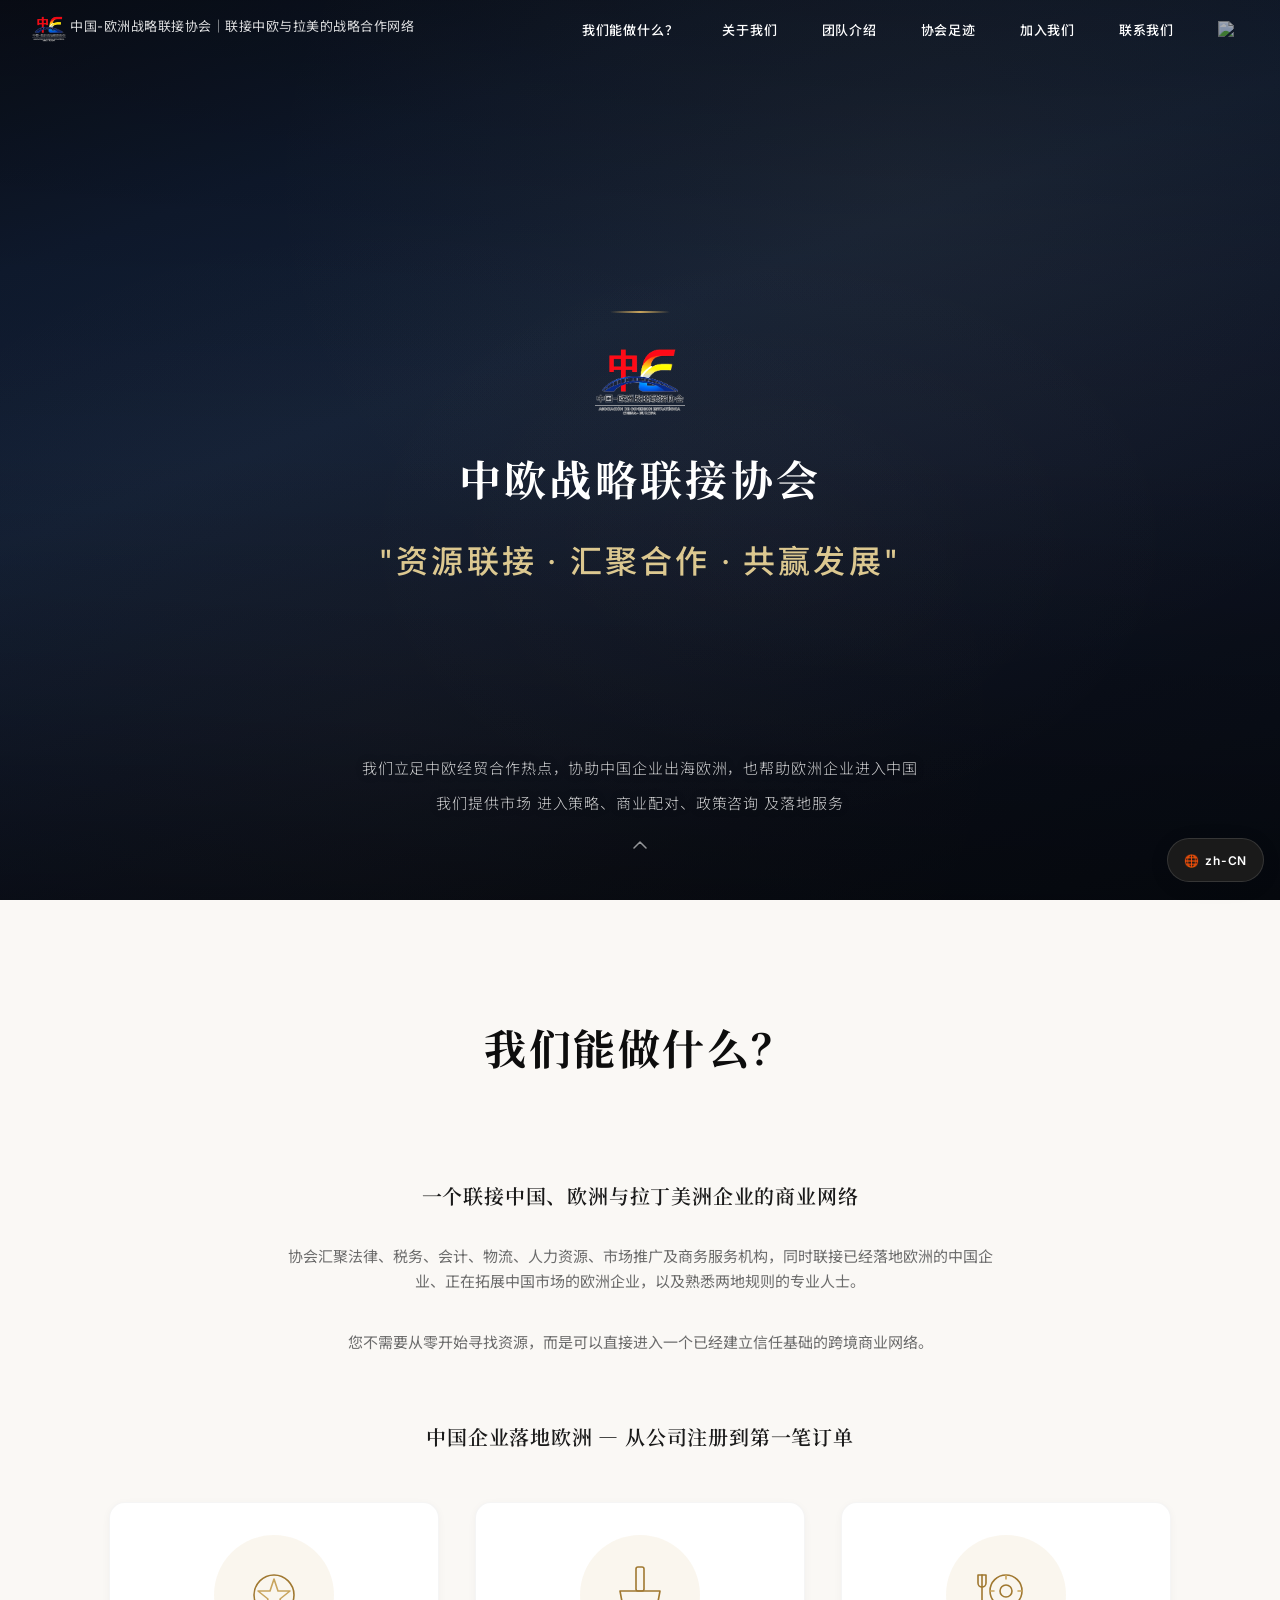
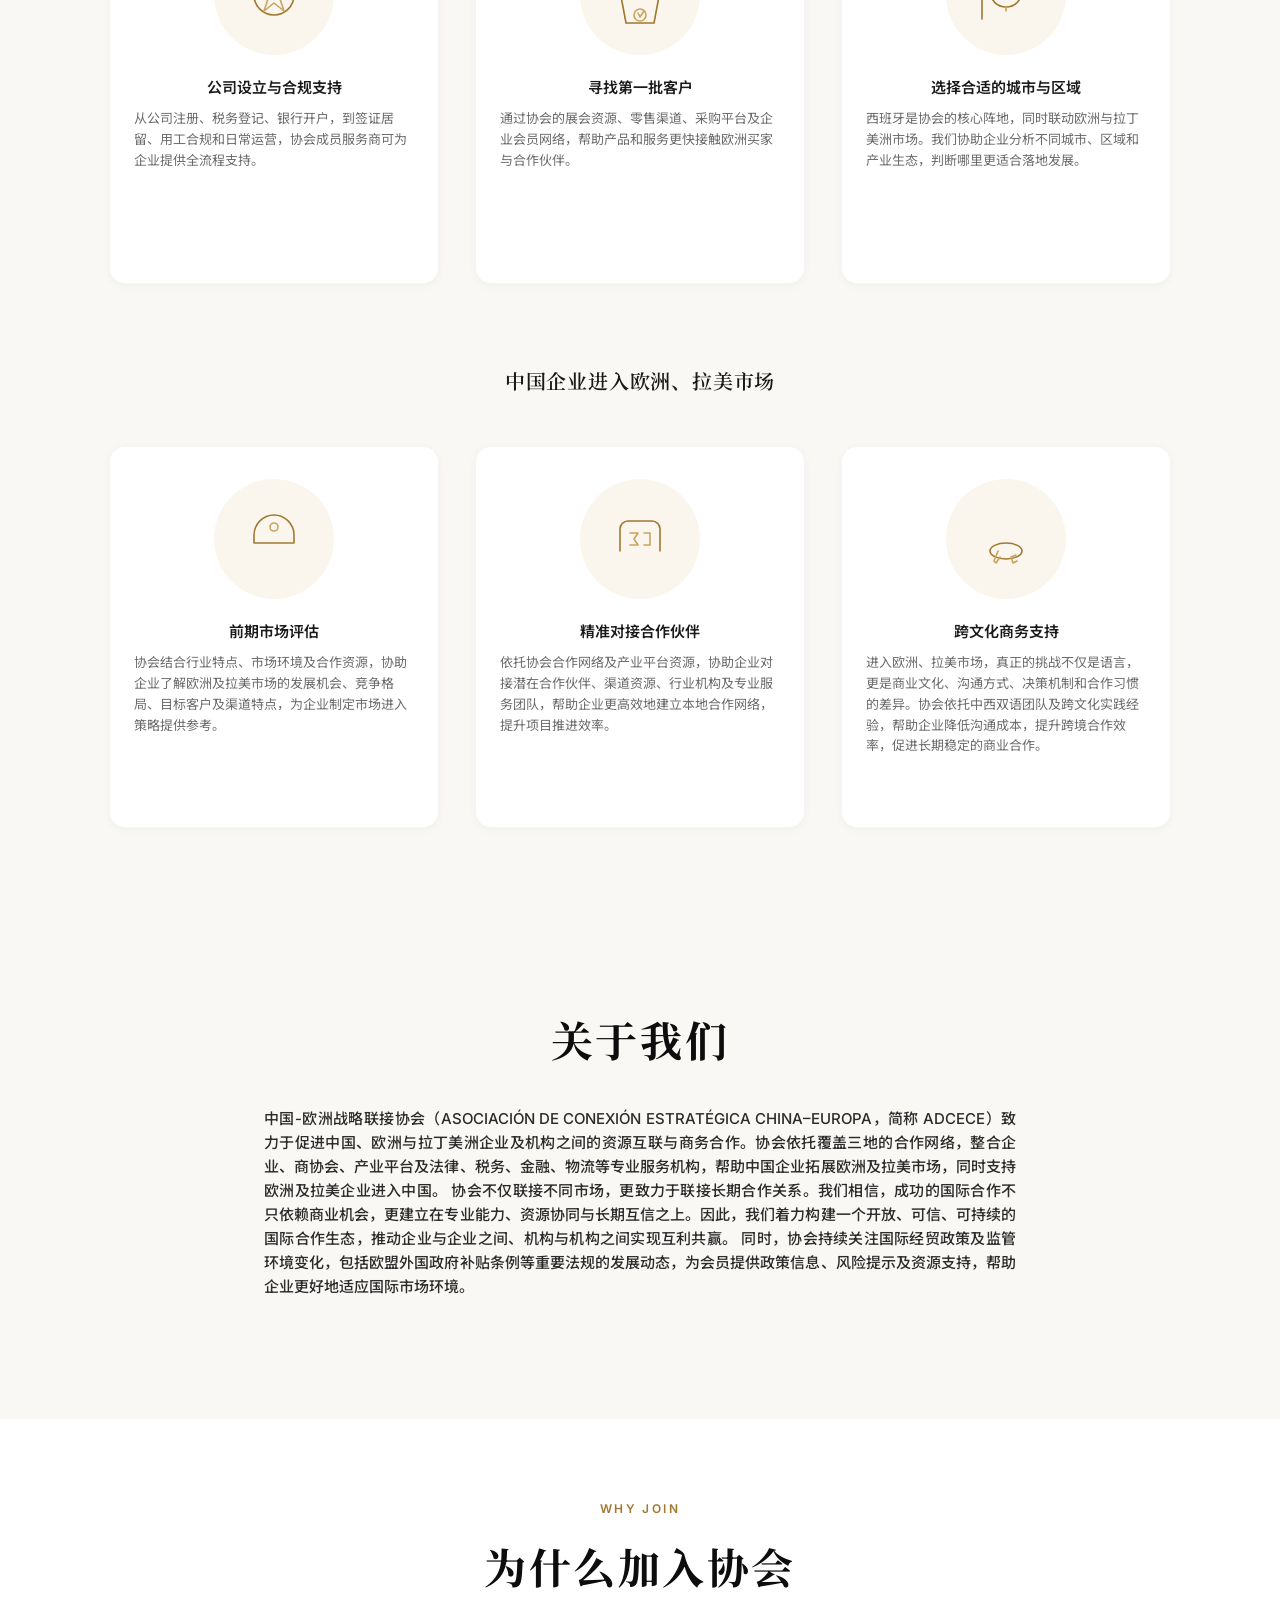
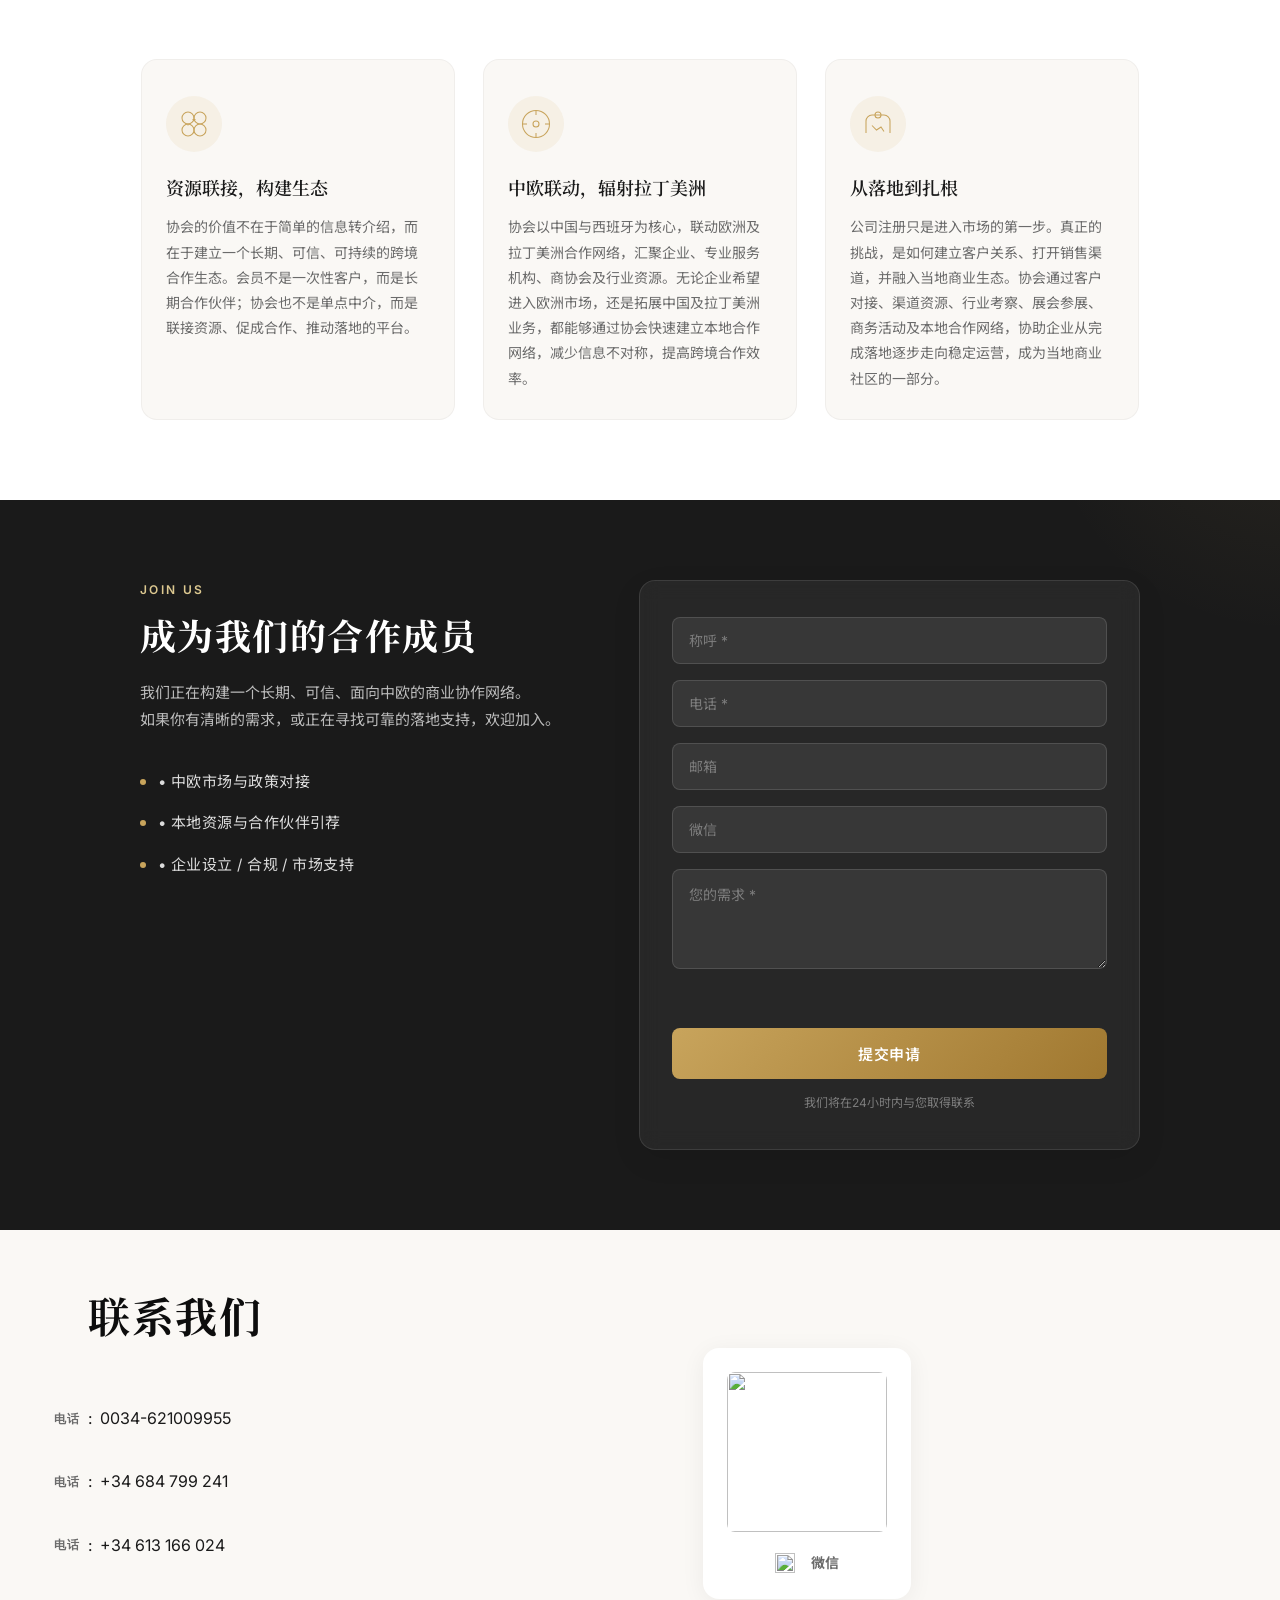
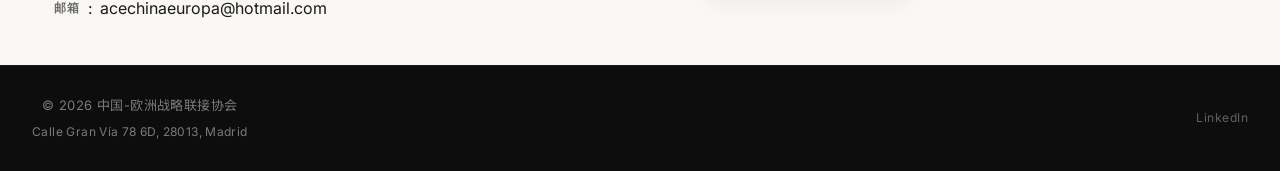
==== commit faf90bdd: "修复手机端Hero标题换行+备份" ====
--- a/index.html
+++ b/index.html
@@ -43,7 +43,7 @@
     <link rel="stylesheet" href="css/lang.css"/>
 
     <!-- Premium 覆盖层 -->
-    <link rel="stylesheet" href="css/premium.v8.css"/>
+    <link rel="stylesheet" href="css/premium.v9.css"/>
 </head>
 
 <body>
@@ -140,7 +140,7 @@
     <div class="top-text-box">
         <div class="top-text">
             <div class="top-logo-title">
-                <img class="top-logo" src="image/logo.png"><div style="font-size:42px;letter-spacing:0.08em;">中欧战略联接协会</div>
+                <img class="top-logo" src="image/logo.png"><div class="top-logo-name">中欧战略联接协会</div>
             </div>
             <div class="top-text-in">
                 <div>"资源联接 · 汇聚合作 · 共赢发展"</div>
--- a/css/premium.v9.css
+++ b/css/premium.v9.css
@@ -0,0 +1,1324 @@
+/* ============================================================
+   Premium Overlay — 中欧战略联接协会
+   此文件叠加在原有 CSS 之上，不改动任何原有文件。
+   删除本文件即可回滚到原始样式。
+   ============================================================ */
+
+/* ---- Google Fonts ---- */
+@import url('https://fonts.googleapis.com/css2?family=Inter:wght@300;400;500;600;700&family=Noto+Sans+SC:wght@300;400;500;700&family=Noto+Serif+SC:wght@400;600;700&display=swap');
+
+/* ============================================================
+   1. DESIGN TOKENS — 覆盖原有变量 + 新增品牌变量
+   ============================================================ */
+
+:root {
+    /* ---- 品牌色 ---- */
+    --premium-gold:        #C8A45C;
+    --premium-gold-light:  #DCC890;
+    --premium-gold-dark:   #A07830;
+    --premium-gold-pale:   rgba(200, 164, 92, 0.10);
+
+    /* ---- 深色体系 ---- */
+    --premium-dark-900:    #0D0D0D;
+    --premium-dark-800:    #1A1A1A;
+    --premium-dark-700:    #262626;
+
+    /* ---- 浅色体系 ---- */
+    --premium-light-bg:    #FAF8F5;
+    --premium-light-card:  #FFFFFF;
+    --premium-light-text:  #2C2C2C;
+    --premium-light-muted: #6B6B6B;
+
+    /* ---- 覆盖原有变量 ---- */
+    --kt-color-primary-7:  var(--premium-dark-900);
+    --kt-color-primary-6:  var(--premium-dark-800);
+    --kt-color-primary-5:  #333333;
+
+    /* ---- 阴影 ---- */
+    --premium-shadow-sm:   0 2px 8px  rgba(0,0,0,0.04);
+    --premium-shadow-md:   0 4px 24px rgba(0,0,0,0.06);
+    --premium-shadow-lg:   0 12px 48px rgba(0,0,0,0.10);
+    --premium-shadow-xl:   0 24px 64px rgba(0,0,0,0.14);
+    --premium-shadow-gold: 0 4px 24px rgba(200,164,92,0.18);
+
+    /* ---- 圆角 ---- */
+    --premium-radius-sm:   8px;
+    --premium-radius-md:   12px;
+    --premium-radius-lg:   16px;
+    --premium-radius-xl:   24px;
+}
+
+/* ============================================================
+   2. 全局排版
+   ============================================================ */
+
+body {
+    font-family: 'Inter', 'Noto Sans SC', -apple-system, BlinkMacSystemFont, sans-serif;
+    font-weight: 400;
+    line-height: 1.7;
+    color: var(--premium-light-text);
+    background-color: var(--premium-light-bg);
+    -webkit-font-smoothing: antialiased;
+    -moz-osx-font-smoothing: grayscale;
+}
+
+/* 中文标题使用衬线体增加高级感 */
+.we-do-big-title,
+.demo-show-title,
+.join-member-title,
+.contact-us-title-text {
+    font-family: 'Noto Serif SC', 'Noto Sans SC', serif;
+    font-weight: 600;
+    letter-spacing: 0.04em;
+}
+
+/* ============================================================
+   3. 导航栏 — Glassmorphism
+   ============================================================ */
+
+.header {
+    height: 56px;
+    padding: 8px 32px;
+    background: transparent;
+    transition: background 0.4s ease, box-shadow 0.4s ease, backdrop-filter 0.4s ease;
+}
+
+/* JS 会在滚动时添加此 class */
+.header.is-scrolled {
+    background: rgba(13, 13, 13, 0.82);
+    backdrop-filter: blur(20px) saturate(150%);
+    -webkit-backdrop-filter: blur(20px) saturate(150%);
+    box-shadow: 0 1px 0 rgba(255,255,255,0.06) inset, 0 4px 24px rgba(0,0,0,0.25);
+    border-bottom: 1px solid rgba(255,255,255,0.06);
+}
+
+.header .header-col .header-cli {
+    font-size: 13px;
+    font-weight: 500;
+    letter-spacing: 0.06em;
+    border-radius: 6px;
+    padding: 6px 14px;
+    margin-left: 16px;
+    line-height: 32px;
+    transition: color 0.25s, background 0.25s;
+    position: relative;
+}
+
+/* 底部金线下划线动效 */
+.header .header-col .header-cli::after {
+    content: '';
+    position: absolute;
+    bottom: 2px;
+    left: 50%;
+    transform: translateX(-50%) scaleX(0);
+    width: 60%;
+    height: 2px;
+    background: var(--premium-gold);
+    border-radius: 1px;
+    transition: transform 0.3s cubic-bezier(0.34, 1.56, 0.64, 1);
+}
+
+.header .header-col .header-cli:hover {
+    font-weight: 500;
+    color: var(--premium-gold);
+    animation: none;
+    background: rgba(255,255,255,0.04);
+}
+
+.header .header-col .header-cli:hover::after {
+    transform: translateX(-50%) scaleX(1);
+}
+
+.top-logo-text {
+    font-size: 13px;
+    font-weight: 400;
+    letter-spacing: 0.04em;
+    opacity: 0.85;
+    margin-top: 7px;
+}
+
+.header-logo-img {
+    height: 34px;
+}
+
+/* ---- 手机弹出菜单 ---- */
+.header-popup {
+    background-color: var(--premium-dark-900);
+    border-radius: 0 0 16px 16px;
+    padding: 24px 16px 16px;
+}
+
+.header-popup-item {
+    font-size: 15px;
+    padding: 14px 0;
+    font-weight: 500;
+    letter-spacing: 0.04em;
+    transition: color 0.2s;
+}
+
+.header-popup-item:active {
+    color: var(--premium-gold);
+    opacity: 1;
+}
+
+/* ============================================================
+   4. HERO 区域 — 更有冲击力
+   ============================================================ */
+
+.top {
+    min-height: 100vh;
+    min-height: 100svh;
+    background: linear-gradient(160deg,
+        #0a0f1a 0%,
+        #0f1a2e 20%,
+        #132036 40%,
+        #0f1729 60%,
+        #0b101c 80%,
+        #080d16 100%
+    );
+    position: relative;
+    overflow: hidden;
+}
+
+/* 细微的网格纹理 */
+.top::after {
+    content: '';
+    position: absolute;
+    inset: 0;
+    z-index: 0;
+    background-image:
+        radial-gradient(ellipse at 70% 20%, rgba(200,164,92,0.06) 0%, transparent 50%),
+        radial-gradient(ellipse at 30% 80%, rgba(200,164,92,0.04) 0%, transparent 50%),
+        radial-gradient(ellipse at 60% 60%, rgba(255,255,255,0.02) 0%, transparent 40%);
+    pointer-events: none;
+}
+
+/* 暗色渐变遮罩 */
+.top::before {
+    content: '';
+    position: absolute;
+    inset: 0;
+    z-index: 1;
+    background: linear-gradient(
+        180deg,
+        rgba(0,0,0,0.25) 0%,
+        rgba(0,0,0,0.05) 30%,
+        rgba(0,0,0,0.00) 50%,
+        rgba(0,0,0,0.20) 80%,
+        rgba(0,0,0,0.40) 100%
+    );
+    pointer-events: none;
+}
+
+.top-back-img {
+    display: none;
+}
+
+.top-text-box {
+    z-index: 10;
+}
+
+/* 金色装饰线 */
+.top-text::before {
+    content: '';
+    display: block;
+    width: 60px;
+    height: 2px;
+    margin: 0 auto 24px;
+    background: linear-gradient(90deg, transparent, var(--premium-gold), transparent);
+    border-radius: 1px;
+}
+
+.top-logo-title {
+    font-family: 'Noto Serif SC', 'Noto Sans SC', serif;
+    font-size: 42px;
+    letter-spacing: 0.08em;
+    font-weight: 700;
+    display: flex;
+    flex-direction: column;
+    align-items: center;
+    gap: 16px;
+}
+
+.top-logo-title span {
+    display: inline-block;
+}
+
+.top-logo-name {
+    font-size: 42px;
+    letter-spacing: 0.08em;
+    white-space: nowrap;
+}
+
+.top-logo {
+    width: 90px;
+    height: 90px;
+    margin-bottom: 0;
+    filter: grayscale(0%) brightness(1.1);
+    animation: topLogoAnimation 6s ease-in-out infinite;
+}
+
+.top-text-in {
+    margin-top: 20px;
+    font-size: 32px;
+    letter-spacing: 0.1em;
+    font-weight: 500;
+    color: var(--premium-gold-light);
+    text-shadow: none;
+}
+
+.top-bottom-f {
+    font-size: 15px;
+    letter-spacing: 0.06em;
+    opacity: 0.8;
+    font-weight: 300;
+    bottom: 36px;
+}
+
+.top-up-icon {
+    width: 24px;
+    height: 24px;
+    margin-top: 16px;
+    opacity: 0.7;
+    animation: topUpIconAnimation 2s ease-in-out infinite;
+}
+
+@keyframes topLogoAnimation {
+    0%   { filter: brightness(1) drop-shadow(0 0 0 transparent); }
+    50%  { filter: brightness(1.2) drop-shadow(0 0 20px rgba(200,164,92,0.4)); }
+    100% { filter: brightness(1) drop-shadow(0 0 0 transparent); }
+}
+
+/* ============================================================
+   5. 服务卡片 — "我们能做什么？"
+   ============================================================ */
+
+.we-do {
+    padding: 80px 60px 80px;
+    background: var(--premium-light-bg);
+}
+
+.we-do-big-title {
+    font-size: 42px;
+    font-weight: 700;
+    color: var(--premium-dark-900);
+    letter-spacing: 0.06em;
+}
+
+.we-do-line {
+    height: 32px;
+}
+
+.we-do-title {
+    font-family: 'Noto Serif SC', 'Noto Sans SC', serif;
+    font-size: 20px;
+    font-weight: 600;
+    color: var(--premium-dark-800);
+    margin: 64px 0 32px;
+    letter-spacing: 0.04em;
+    position: relative;
+}
+
+/* 标题下金色短线 */
+.we-do-title::after {
+    display: none;
+}
+
+.we-do-item {
+    width: 280px;
+    min-height: 320px;
+    margin: 16px;
+    padding: 32px 24px 28px;
+    background: var(--premium-light-card);
+    border-radius: var(--premium-radius-lg);
+    box-shadow: var(--premium-shadow-sm);
+    border: 1px solid rgba(0,0,0,0.04);
+    transition: transform 0.35s cubic-bezier(0.34, 1.56, 0.64, 1),
+                box-shadow 0.35s ease,
+                border-color 0.35s ease;
+    display: inline-flex;
+    flex-direction: column;
+    align-items: center;
+    vertical-align: top;
+}
+
+.we-do-item:hover {
+    transform: translateY(-8px);
+    box-shadow: var(--premium-shadow-lg);
+    border-color: var(--premium-gold-light);
+}
+
+.we-do-item .we-do-item-img {
+    width: 160px;
+    height: 160px;
+    border-radius: var(--premium-radius-md);
+    margin-bottom: 16px;
+}
+
+.we-do-item-text {
+    font-size: 15px;
+    font-weight: 600;
+    color: var(--premium-dark-800);
+    margin-bottom: 8px;
+}
+
+.we-do-item-small-text {
+    font-size: 13px;
+    color: var(--premium-light-muted);
+    line-height: 1.6;
+    font-weight: 400;
+    text-indent: 0;
+    text-align: left;
+}
+
+/* ============================================================
+   6. 关于我们 / 照片墙
+   ============================================================ */
+
+.demo-show {
+    background: var(--premium-light-bg);
+    padding: 60px 0;
+}
+
+.demo-show-box {
+    max-width: 960px;
+    margin: 0 auto;
+    padding: 0 24px;
+}
+
+.demo-show-title {
+    font-size: 42px;
+    font-weight: 700;
+    color: var(--premium-dark-900);
+    text-align: center;
+    margin-bottom: 32px;
+    letter-spacing: 0.06em;
+}
+
+.demo-show-tip {
+    font-size: 15px;
+    line-height: 1.6;
+    color: var(--premium-light-text);
+    max-width: 760px;
+    margin: 0 auto 24px;
+    text-align: justify;
+    text-align-last: left;
+}
+
+/* 照片网格 — 等高宽、自然高度 */
+.demo-show-flex {
+    display: flex;
+    flex-wrap: wrap;
+    gap: 10px;
+    max-width: 960px;
+    margin: 0 auto;
+    padding: 0 16px;
+    box-sizing: border-box;
+    align-items: flex-start;
+    justify-content: flex-start;
+}
+
+.demo-show-c-demo-box {
+    width: calc(25% - 8px);
+    flex-shrink: 0;
+    aspect-ratio: auto !important;
+    border-radius: 6px;
+    overflow: hidden;
+    transition: transform 0.3s ease, box-shadow 0.3s ease;
+    box-shadow: var(--premium-shadow-sm);
+    position: relative;
+}
+
+@media (max-width: 768px) {
+    .demo-show-c-demo-box {
+        width: calc(33.33% - 7px);
+    }
+}
+
+@media (max-width: 480px) {
+    .demo-show-c-demo-box {
+        width: calc(50% - 5px);
+    }
+}
+
+.demo-show-c-demo-box:hover {
+    transform: scale(1.03);
+    box-shadow: var(--premium-shadow-lg);
+}
+
+.demo-show-c-demo-back-img {
+    display: block;
+    width: 100%;
+    height: 100% !important;
+    aspect-ratio: 4 / 3;
+    object-fit: cover;
+    background: #f5f5f5;
+    border-radius: 6px;
+}
+
+/* 竖幅照片保持原始比例 */
+.portrait-img {
+    aspect-ratio: auto !important;
+    height: auto !important;
+    object-fit: contain !important;
+}
+
+.c-demo-text {
+    position: static !important;
+    transform: none !important;
+    font-size: 12px;
+    color: var(--premium-light-muted);
+    padding: 8px 4px;
+    background: white;
+    text-align: left;
+    font-weight: 400;
+    box-shadow: none !important;
+    letter-spacing: 0.02em;
+    width: 100%;
+    box-sizing: border-box;
+    left: auto !important;
+    bottom: auto !important;
+    line-height: 1.5;
+}
+
+.demo-show-c-demo-box:hover .c-demo-text {
+    opacity: 1 !important;
+}
+
+/* ============================================================
+   7. 会员加入区域
+   ============================================================ */
+
+.join-member {
+    background: var(--premium-dark-800);
+    padding: 80px 24px;
+    margin-top: 0;
+    position: relative;
+    overflow: hidden;
+}
+
+/* 背景装饰 */
+.join-member::before {
+    content: '';
+    position: absolute;
+    top: -50%;
+    right: -20%;
+    width: 500px;
+    height: 500px;
+    background: radial-gradient(circle, rgba(200,164,92,0.08) 0%, transparent 70%);
+    pointer-events: none;
+}
+
+.join-member-inner {
+    max-width: 1000px;
+    margin: 0 auto;
+    position: relative;
+    z-index: 1;
+}
+
+.join-member-layout {
+    display: flex;
+    gap: 64px;
+    align-items: flex-start;
+}
+
+.join-member-intro {
+    flex: 1;
+    color: #fff;
+}
+
+.join-member-eyebrow {
+    font-family: 'Inter', sans-serif;
+    font-size: 12px;
+    font-weight: 600;
+    letter-spacing: 0.2em;
+    color: var(--premium-gold-light);
+    margin-bottom: 12px;
+}
+
+.join-member-title {
+    font-size: 36px;
+    font-weight: 700;
+    letter-spacing: 0.04em;
+    margin-bottom: 20px;
+    color: #fff;
+}
+
+.join-member-desc {
+    font-size: 15px;
+    line-height: 1.8;
+    color: rgba(255,255,255,0.7);
+    margin-bottom: 28px;
+}
+
+.join-member-points {
+    list-style: none;
+    padding: 0;
+    margin: 0;
+}
+
+.join-member-points li {
+    font-size: 15px;
+    color: rgba(255,255,255,0.85);
+    padding: 8px 0;
+    letter-spacing: 0.03em;
+}
+
+.join-member-points li::before {
+    content: '';
+    display: inline-block;
+    width: 6px;
+    height: 6px;
+    background: var(--premium-gold);
+    border-radius: 50%;
+    margin-right: 12px;
+    margin-bottom: 2px;
+}
+
+/* ---- 表单 ---- */
+.join-member-form {
+    flex: 1;
+    background: rgba(255,255,255,0.06);
+    border: 1px solid rgba(255,255,255,0.1);
+    border-radius: var(--premium-radius-lg);
+    padding: 36px 32px;
+    backdrop-filter: blur(10px);
+}
+
+.join-member-row {
+    margin-bottom: 16px;
+}
+
+.join-member-row input,
+.join-member-row textarea {
+    width: 100%;
+    padding: 14px 16px;
+    background: rgba(255,255,255,0.08);
+    border: 1px solid rgba(255,255,255,0.12);
+    border-radius: var(--premium-radius-sm);
+    color: #fff;
+    font-family: inherit;
+    font-size: 14px;
+    box-sizing: border-box;
+    transition: border-color 0.3s, background 0.3s, box-shadow 0.3s;
+    outline: none;
+}
+
+.join-member-row input::placeholder,
+.join-member-row textarea::placeholder {
+    color: rgba(255,255,255,0.35);
+}
+
+.join-member-row input:focus,
+.join-member-row textarea:focus {
+    border-color: var(--premium-gold);
+    background: rgba(255,255,255,0.12);
+    box-shadow: 0 0 0 3px var(--premium-gold-pale);
+}
+
+.join-member-row textarea {
+    resize: vertical;
+    min-height: 100px;
+}
+
+.join-member-btn {
+    width: 100%;
+    padding: 15px 0;
+    background: linear-gradient(135deg, var(--premium-gold), var(--premium-gold-dark));
+    color: #fff;
+    border: none;
+    border-radius: var(--premium-radius-sm);
+    font-family: inherit;
+    font-size: 15px;
+    font-weight: 600;
+    letter-spacing: 0.06em;
+    cursor: pointer;
+    transition: transform 0.25s, box-shadow 0.25s, filter 0.25s;
+    margin-top: 8px;
+}
+
+.join-member-btn:hover {
+    transform: translateY(-2px);
+    box-shadow: var(--premium-shadow-gold);
+    filter: brightness(1.08);
+}
+
+.join-member-btn:active {
+    transform: translateY(0);
+    filter: brightness(0.95);
+}
+
+.join-member-tip {
+    text-align: center;
+    font-size: 12px;
+    color: rgba(255,255,255,0.4);
+    margin-top: 14px;
+}
+
+.join-member-error {
+    color: #E05555;
+    font-size: 13px;
+    margin-bottom: 8px;
+    min-height: 20px;
+    text-align: center;
+}
+
+/* ============================================================
+   8. 联系我们
+   ============================================================ */
+
+.contact-us {
+    background: var(--premium-light-bg);
+    padding: 50px 24px;
+    text-align: center;
+}
+
+.contact-us-title {
+    max-width: 500px;
+    margin: 0 auto;
+    text-align: left;
+}
+
+.contact-us-title-text {
+    text-align: center;
+}
+
+.contact-us-title-text {
+    font-size: 42px;
+    font-weight: 700;
+    color: var(--premium-dark-900);
+    margin-bottom: 24px;
+}
+
+.contact-us-line {
+    height: 8px;
+}
+
+.contact-us-value {
+    padding: 8px 0;
+}
+
+
+.contact-us-href {
+    font-family: 'Inter', sans-serif;
+    font-size: 16px;
+    color: var(--premium-dark-800);
+    text-decoration: none;
+    display: inline-flex;
+    align-items: center;
+    gap: 8px;
+    transition: color 0.25s;
+    padding: 6px 0;
+}
+
+.contact-us-href:hover {
+    color: var(--premium-gold-dark);
+}
+
+.contact-us-href span:first-child {
+    display: inline-block;
+    width: 56px;
+    text-align: right;
+    font-size: 12px;
+    font-weight: 600;
+    text-transform: uppercase;
+    letter-spacing: 0.1em;
+    color: var(--premium-light-muted);
+}
+
+/* 微信二维码卡片 */
+.contact-us-img-box {
+    margin-top: 40px;
+}
+
+.contact-us-img-item {
+    display: inline-block;
+}
+
+.contact-us-img-item-in {
+    background: var(--premium-light-card);
+    border-radius: var(--premium-radius-lg);
+    padding: 24px;
+    box-shadow: var(--premium-shadow-md);
+    text-align: center;
+}
+
+.contact-us-img-item-in-img {
+    width: 160px;
+    height: 160px;
+    border-radius: var(--premium-radius-sm);
+}
+
+.contact-us-img-item-in-img-text {
+    display: flex;
+    align-items: center;
+    justify-content: center;
+    gap: 6px;
+    margin-top: 12px;
+    font-size: 14px;
+    color: var(--premium-light-muted);
+}
+
+.contact-us-img-item-in-img-text-icon {
+    width: 20px;
+    height: 20px;
+}
+
+/* ============================================================
+   9. 页脚
+   ============================================================ */
+
+.footer {
+    background: var(--premium-dark-900);
+    color: rgba(255,255,255,0.5);
+    text-align: center;
+    padding: 32px 24px;
+    font-size: 13px;
+    letter-spacing: 0.04em;
+    border-top: 1px solid rgba(255,255,255,0.06);
+    width: 100%;
+    box-sizing: border-box;
+    margin: 0;
+}
+
+/* ============================================================
+   10. 语言切换按钮
+   ============================================================ */
+
+.lang-fab {
+    background: var(--premium-dark-800);
+    border: 1px solid rgba(255,255,255,0.12);
+    border-radius: 24px;
+    padding: 8px 16px;
+    color: #fff;
+    font-family: inherit;
+    font-size: 12px;
+    font-weight: 600;
+    letter-spacing: 0.06em;
+    cursor: pointer;
+    box-shadow: var(--premium-shadow-md);
+    transition: transform 0.25s, box-shadow 0.25s, border-color 0.25s;
+}
+
+.lang-fab:hover {
+    transform: translateY(-2px);
+    box-shadow: var(--premium-shadow-lg);
+    border-color: var(--premium-gold);
+}
+
+.lang-sheet-panel {
+    border-radius: var(--premium-radius-xl) var(--premium-radius-xl) 0 0;
+    background: var(--premium-light-card);
+    box-shadow: var(--premium-shadow-xl);
+}
+
+.lang-sheet-header {
+    border-bottom: 1px solid rgba(0,0,0,0.06);
+    padding: 20px 24px 16px;
+}
+
+.lang-sheet-title {
+    font-weight: 600;
+    font-size: 16px;
+}
+
+.lang-sheet-item {
+    padding: 14px 24px;
+    font-size: 15px;
+    transition: background 0.2s;
+}
+
+.lang-sheet-item:hover {
+    background: var(--premium-gold-pale);
+}
+
+.lang-sheet-item.is-active {
+    color: var(--premium-gold-dark);
+    font-weight: 600;
+}
+
+/* ============================================================
+   11. 滚动淡入动画
+   ============================================================ */
+
+/* 初始隐藏状态 */
+.premium-reveal {
+    opacity: 0;
+    transform: translateY(30px);
+    transition: opacity 0.7s cubic-bezier(0.22, 1, 0.36, 1),
+                transform 0.7s cubic-bezier(0.22, 1, 0.36, 1);
+}
+
+/* JS 添加此 class 触发动画 */
+.premium-reveal.is-visible {
+    opacity: 1;
+    transform: translateY(0);
+}
+
+/* 延迟变体 — 卡片逐个出现 */
+.premium-reveal-delay-1 { transition-delay: 0.05s; }
+.premium-reveal-delay-2 { transition-delay: 0.10s; }
+.premium-reveal-delay-3 { transition-delay: 0.15s; }
+.premium-reveal-delay-4 { transition-delay: 0.20s; }
+.premium-reveal-delay-5 { transition-delay: 0.25s; }
+
+/* ============================================================
+   12. 无障碍 — 尊重用户动效偏好
+   ============================================================ */
+
+@media (prefers-reduced-motion: reduce) {
+    .premium-reveal,
+    .we-do-item,
+    .demo-show-c-demo-box,
+    .header,
+    .top-logo,
+    .top-up-icon,
+    .top-back-img {
+        animation: none !important;
+        transition: none !important;
+    }
+
+    .premium-reveal {
+        opacity: 1;
+        transform: none;
+    }
+}
+
+/* ============================================================
+   13. 响应式 — 平板
+   ============================================================ */
+
+@media (max-width: 900px) {
+    .join-member-layout {
+        flex-direction: column;
+        gap: 40px;
+    }
+
+    .join-member {
+        padding: 60px 20px;
+    }
+
+    .join-member-title {
+        font-size: 28px;
+    }
+
+    .we-do {
+        padding: 60px 24px 60px;
+    }
+
+    .we-do-big-title,
+    .demo-show-title,
+    .contact-us-title-text {
+        font-size: 32px;
+    }
+
+    .top-logo-title {
+        font-size: 28px;
+    }
+
+    .top-logo-name {
+        font-size: 28px;
+        letter-spacing: 0.06em;
+    }
+
+    .top-logo {
+        width: 70px;
+        height: 70px;
+        margin-bottom: 0;
+    }
+
+    .top-text-in {
+        font-size: 22px;
+    }
+
+    .header {
+        padding: 8px 16px;
+    }
+}
+
+/* ============================================================
+   14. 响应式 — 手机
+   ============================================================ */
+
+@media (max-width: 700px) {
+    .we-do-item {
+        width: calc(50% - 24px);
+        margin: 8px;
+        padding: 20px 12px 20px;
+    }
+
+    .we-do-item .we-do-item-img {
+        width: 100px;
+        height: 100px;
+    }
+
+    .we-do-item-text {
+        font-size: 13px;
+    }
+
+    .we-do-item-small-text {
+        font-size: 11px;
+    }
+
+    .we-do-title {
+        font-size: 17px;
+        margin: 36px 0 20px;
+    }
+
+    .join-member-form {
+        padding: 24px 20px;
+    }
+
+    .contact-us-href {
+        font-size: 14px;
+        padding: 8px 16px;
+    }
+}
+
+@media (max-width: 480px) {
+    .we-do-item {
+        width: 100%;
+        max-width: 280px;
+        margin: 10px auto;
+    }
+
+    .top-logo-title {
+        font-size: 28px;
+    }
+
+    .top-logo-name {
+        font-size: 22px;
+        letter-spacing: 0.04em;
+    }
+
+    .top-text-in {
+        font-size: 17px;
+    }
+
+    .top-bottom-f {
+        font-size: 12px;
+    }
+}
+
+/* ============================================================
+   15. SVG 服务图标 — 替换原有丑图标
+   ============================================================ */
+
+.we-do-item-svg {
+    display: block;
+    width: 120px;
+    height: 120px;
+    margin: 0 auto 20px;
+    padding: 28px;
+    background: var(--premium-gold-pale);
+    border-radius: 50%;
+    box-sizing: border-box;
+    transition: background 0.35s, transform 0.35s;
+}
+
+.we-do-item:hover .we-do-item-svg {
+    background: rgba(200, 164, 92, 0.18);
+    transform: scale(1.05);
+}
+
+.we-do-item-svg svg {
+    width: 100%;
+    height: 100%;
+}
+
+/* 金色描边图标 */
+.we-do-item-svg .icon-stroke {
+    fill: none;
+    stroke: var(--premium-gold-dark);
+    stroke-width: 1.6;
+    stroke-linecap: round;
+    stroke-linejoin: round;
+}
+
+.we-do-item-svg .icon-fill {
+    fill: var(--premium-gold);
+    opacity: 0.3;
+}
+
+.we-do-item-svg .icon-accent {
+    fill: none;
+    stroke: var(--premium-gold);
+    stroke-width: 1.6;
+    stroke-linecap: round;
+    stroke-linejoin: round;
+}
+
+/* ============================================================
+   16. 协会足迹板块
+   ============================================================ */
+
+.footprints {
+    padding: 80px 24px 80px;
+    background: #fff;
+    text-align: center;
+}
+
+.footprints-header {
+    margin-bottom: 56px;
+}
+
+.footprints-eyebrow {
+    font-family: 'Inter', sans-serif;
+    font-size: 12px;
+    font-weight: 600;
+    letter-spacing: 0.2em;
+    color: var(--premium-gold-dark);
+    text-transform: uppercase;
+    margin-bottom: 12px;
+}
+
+.footprints-title {
+    font-family: 'Noto Serif SC', 'Noto Sans SC', serif;
+    font-size: 42px;
+    font-weight: 700;
+    color: var(--premium-dark-900);
+    letter-spacing: 0.06em;
+    margin-bottom: 16px;
+}
+
+.footprints-subtitle {
+    font-size: 15px;
+    color: var(--premium-light-muted);
+    max-width: 560px;
+    margin: 0 auto;
+    line-height: 1.8;
+}
+
+.footprints-grid {
+    display: grid;
+    grid-template-columns: repeat(auto-fill, minmax(280px, 1fr));
+    gap: 20px;
+    max-width: 1200px;
+    margin: 0 auto;
+}
+
+.footprints-card {
+    position: relative;
+    border-radius: var(--premium-radius-lg);
+    overflow: hidden;
+    cursor: pointer;
+    aspect-ratio: 4 / 3;
+    background: #f0f0f0;
+    box-shadow: var(--premium-shadow-sm);
+    transition: transform 0.35s cubic-bezier(0.34, 1.56, 0.64, 1),
+                box-shadow 0.35s ease;
+}
+
+.footprints-card:hover {
+    transform: translateY(-6px);
+    box-shadow: var(--premium-shadow-lg);
+}
+
+.footprints-card img {
+    width: 100%;
+    height: 100%;
+    object-fit: cover;
+    display: block;
+    transition: transform 0.5s ease;
+}
+
+.footprints-card:hover img {
+    transform: scale(1.06);
+}
+
+.footprints-card-caption {
+    position: absolute;
+    bottom: 0;
+    left: 0;
+    right: 0;
+    padding: 16px 20px;
+    background: linear-gradient(transparent, rgba(0,0,0,0.7));
+    color: #fff;
+    font-size: 13px;
+    font-weight: 500;
+    letter-spacing: 0.03em;
+    text-align: left;
+    opacity: 0;
+    transform: translateY(8px);
+    transition: opacity 0.35s, transform 0.35s;
+}
+
+.footprints-card:hover .footprints-card-caption {
+    opacity: 1;
+    transform: translateY(0);
+}
+
+/* 足迹板块响应式 */
+@media (max-width: 768px) {
+    .footprints {
+        padding: 60px 16px 60px;
+    }
+
+    .footprints-title {
+        font-size: 30px;
+    }
+
+    .footprints-grid {
+        grid-template-columns: repeat(auto-fill, minmax(160px, 1fr));
+        gap: 12px;
+    }
+}
+
+@media (max-width: 480px) {
+    .footprints-grid {
+        grid-template-columns: repeat(2, 1fr);
+        gap: 8px;
+    }
+
+    .footprints-card-caption {
+        font-size: 11px;
+        padding: 10px 12px;
+    }
+}
+
+/* ============================================================
+   17. 为什么加入协会
+   ============================================================ */
+
+.why-join {
+    padding: 80px 24px;
+    background: #fff;
+    text-align: center;
+}
+
+.why-join-header {
+    margin-bottom: 56px;
+}
+
+.why-join-eyebrow {
+    font-family: 'Inter', sans-serif;
+    font-size: 12px;
+    font-weight: 600;
+    letter-spacing: 0.2em;
+    color: var(--premium-gold-dark);
+    text-transform: uppercase;
+    margin-bottom: 12px;
+}
+
+.why-join-title {
+    font-family: 'Noto Serif SC', 'Noto Sans SC', serif;
+    font-size: 42px;
+    font-weight: 700;
+    color: var(--premium-dark-900);
+    letter-spacing: 0.06em;
+}
+
+.why-join-grid {
+    display: flex;
+    gap: 28px;
+    max-width: 1000px;
+    margin: 0 auto;
+    flex-wrap: wrap;
+    justify-content: center;
+}
+
+.why-join-card {
+    flex: 0 0 calc(33.333% - 19px);
+    background: var(--premium-light-bg);
+    border-radius: var(--premium-radius-lg);
+    padding: 36px 24px 28px;
+    text-align: left;
+    transition: transform 0.3s ease, box-shadow 0.3s ease;
+    border: 1px solid rgba(0,0,0,0.04);
+    box-sizing: border-box;
+}
+
+.why-join-card:hover {
+    transform: translateY(-4px);
+    box-shadow: var(--premium-shadow-md);
+}
+
+.why-join-icon {
+    width: 56px;
+    height: 56px;
+    border-radius: 50%;
+    background: var(--premium-gold-pale);
+    display: flex;
+    align-items: center;
+    justify-content: center;
+    margin-bottom: 20px;
+}
+
+.why-join-card-title {
+    font-family: 'Noto Serif SC', 'Noto Sans SC', serif;
+    font-size: 18px;
+    font-weight: 600;
+    color: var(--premium-dark-800);
+    margin-bottom: 12px;
+}
+
+.why-join-card-desc {
+    font-size: 14px;
+    line-height: 1.8;
+    color: var(--premium-light-muted);
+}
+
+@media (max-width: 900px) {
+    .why-join-card {
+        flex: 0 0 100%;
+    }
+    .why-join-title {
+        font-size: 30px;
+    }
+}
+
+/* ============================================================
+   18. 关于我们 — 纯文字精炼版
+   ============================================================ */
+
+.demo-show {
+    padding: 80px 24px 60px;
+}
+
+.demo-show-box:first-child {
+    max-width: 800px;
+    margin: 0 auto 40px;
+}
+
+/* 关于我们的单个主图（人民大会堂） */
+.about-hero-img {
+    display: block;
+    max-width: 680px;
+    width: 100%;
+    margin: 40px auto 0;
+    border-radius: var(--premium-radius-lg);
+    box-shadow: var(--premium-shadow-lg);
+}
+
+/* ============================================================
+   18. 页脚增强
+   ============================================================ */
+
+.footer {
+    display: flex;
+    justify-content: space-between;
+    align-items: center;
+    flex-wrap: wrap;
+    gap: 12px;
+    padding: 28px 32px;
+}
+
+.footer-left {
+    color: rgba(255,255,255,0.45);
+    font-size: 13px;
+    letter-spacing: 0.03em;
+}
+
+.footer-right {
+    color: rgba(255,255,255,0.35);
+    font-size: 12px;
+    letter-spacing: 0.04em;
+}
+
+@media (max-width: 600px) {
+    .footer {
+        flex-direction: column;
+        text-align: center;
+        padding: 24px 16px;
+    }
+}
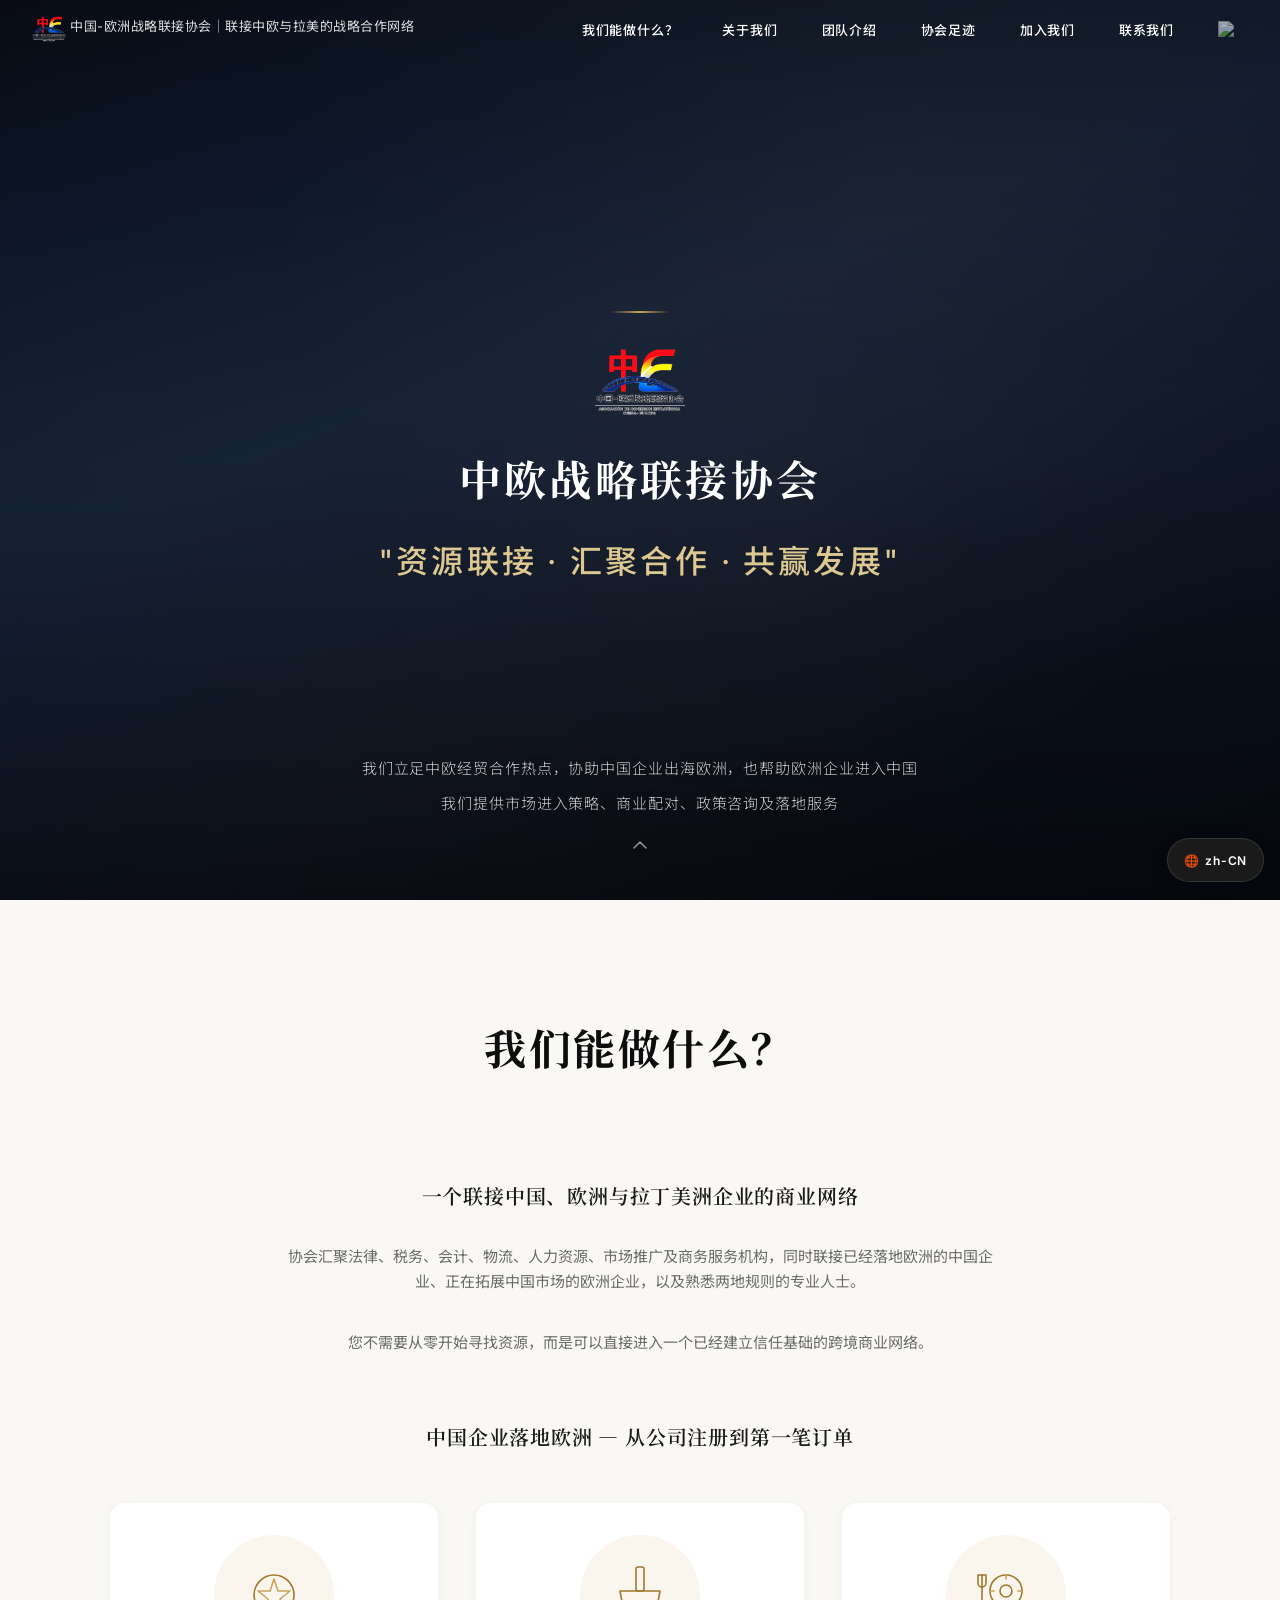
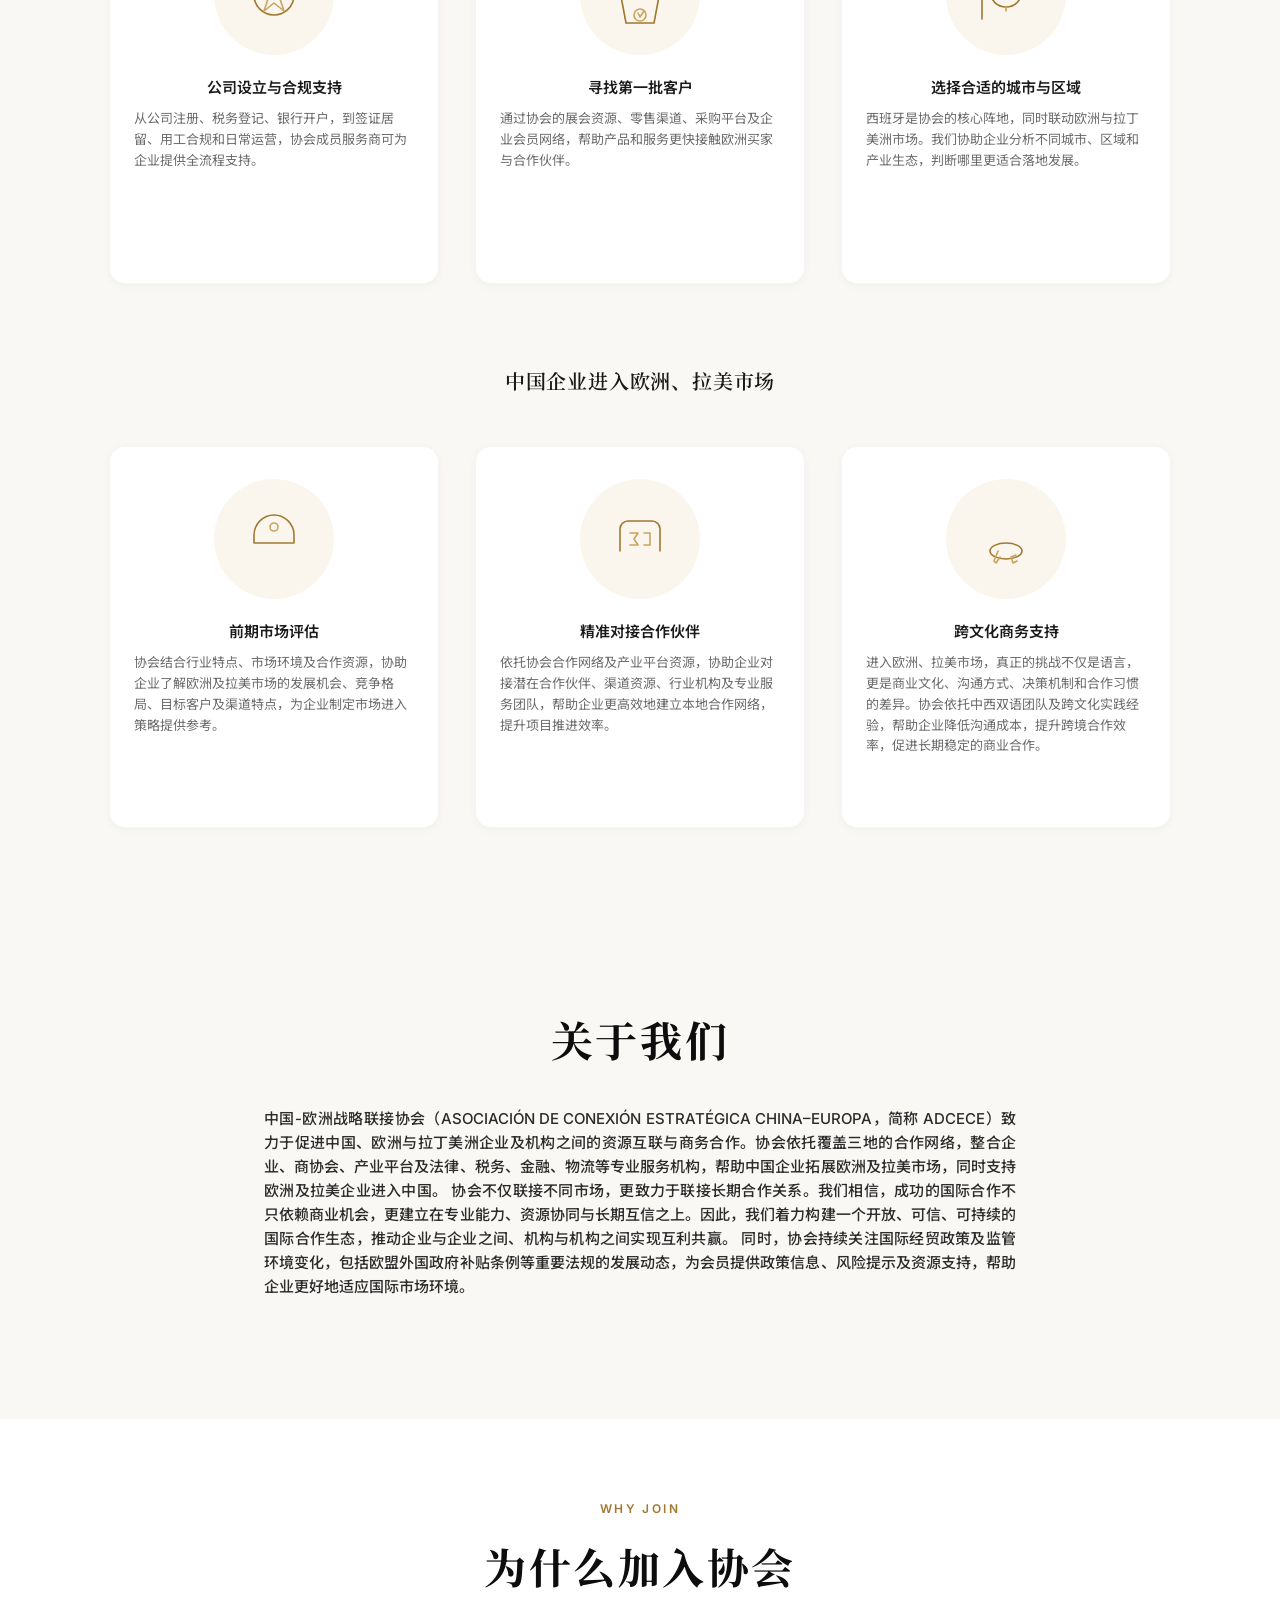
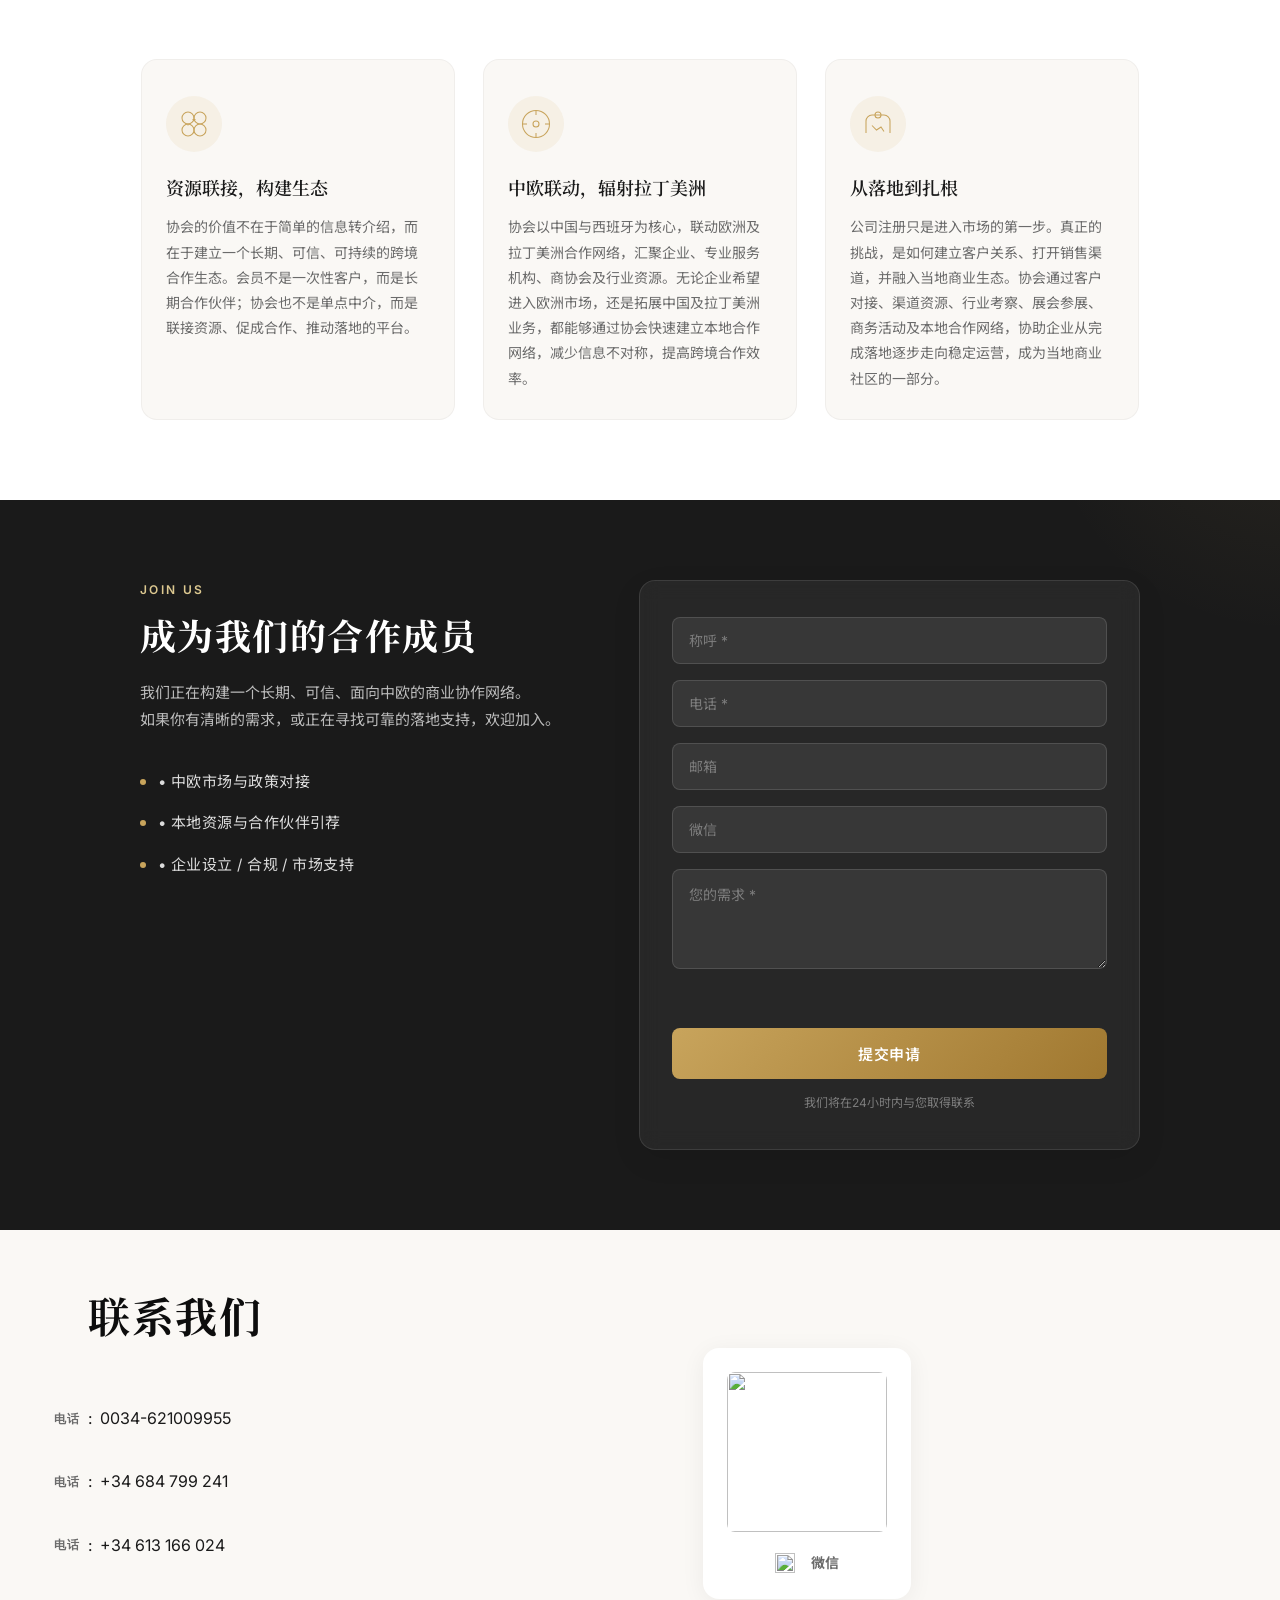
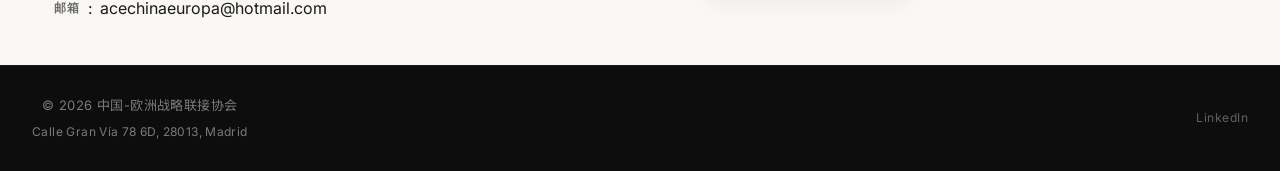
==== commit 64edaad2: "去除Hero底部多余空格" ====
--- a/index.html
+++ b/index.html
@@ -150,7 +150,7 @@
     <div class="top-bottom-f">
         <div>我们立足中欧经贸合作热点，协助中国企业出海欧洲，也帮助欧洲企业进入中国</div>
         <div style="height: 10px"></div>
-        <div>我们提供市场 进入策略、商业配对、政策咨询 及落地服务</div>
+        <div>我们提供市场进入策略、商业配对、政策咨询及落地服务</div>
         <div>
             <svg class="top-up-icon" viewBox="0 0 24 24" width="24" height="24" fill="none" stroke="white" stroke-width="1.5" stroke-linecap="round" stroke-linejoin="round"><polyline points="18 15 12 9 6 15"/></svg>
         </div>
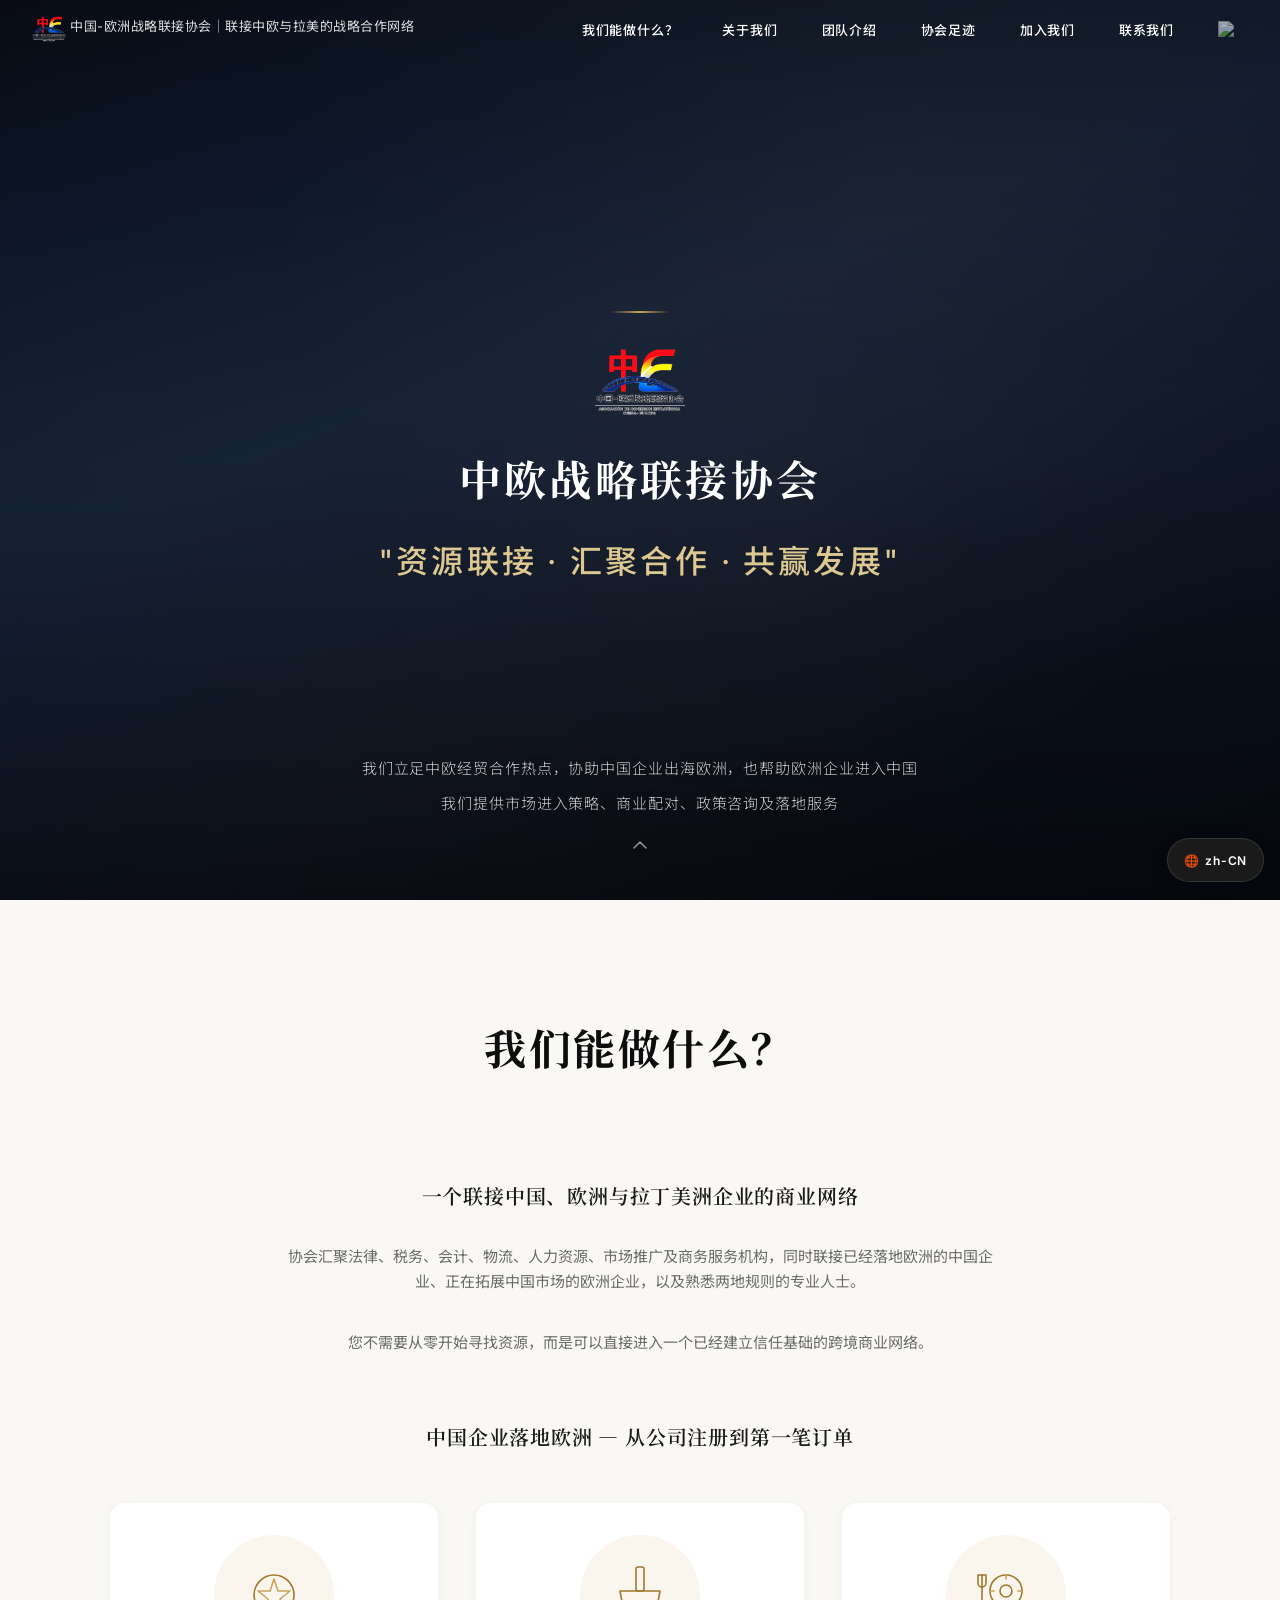
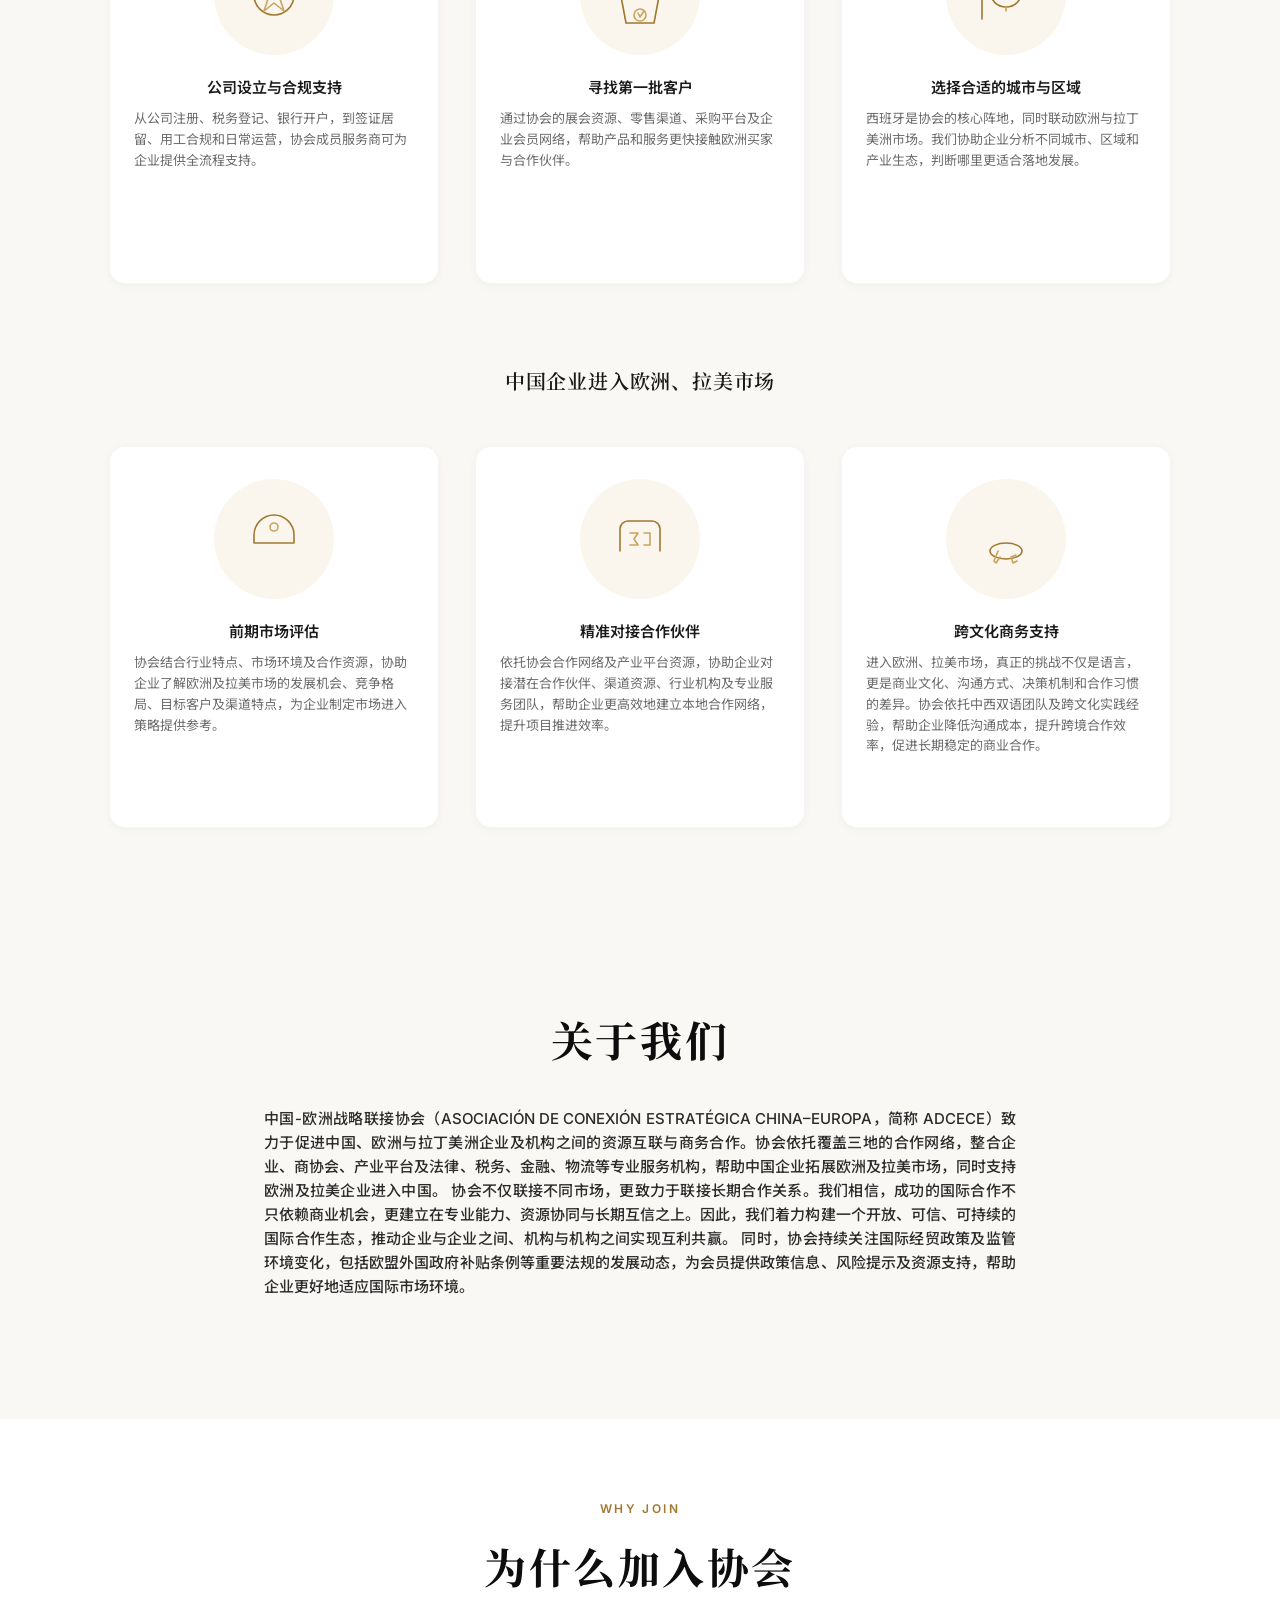
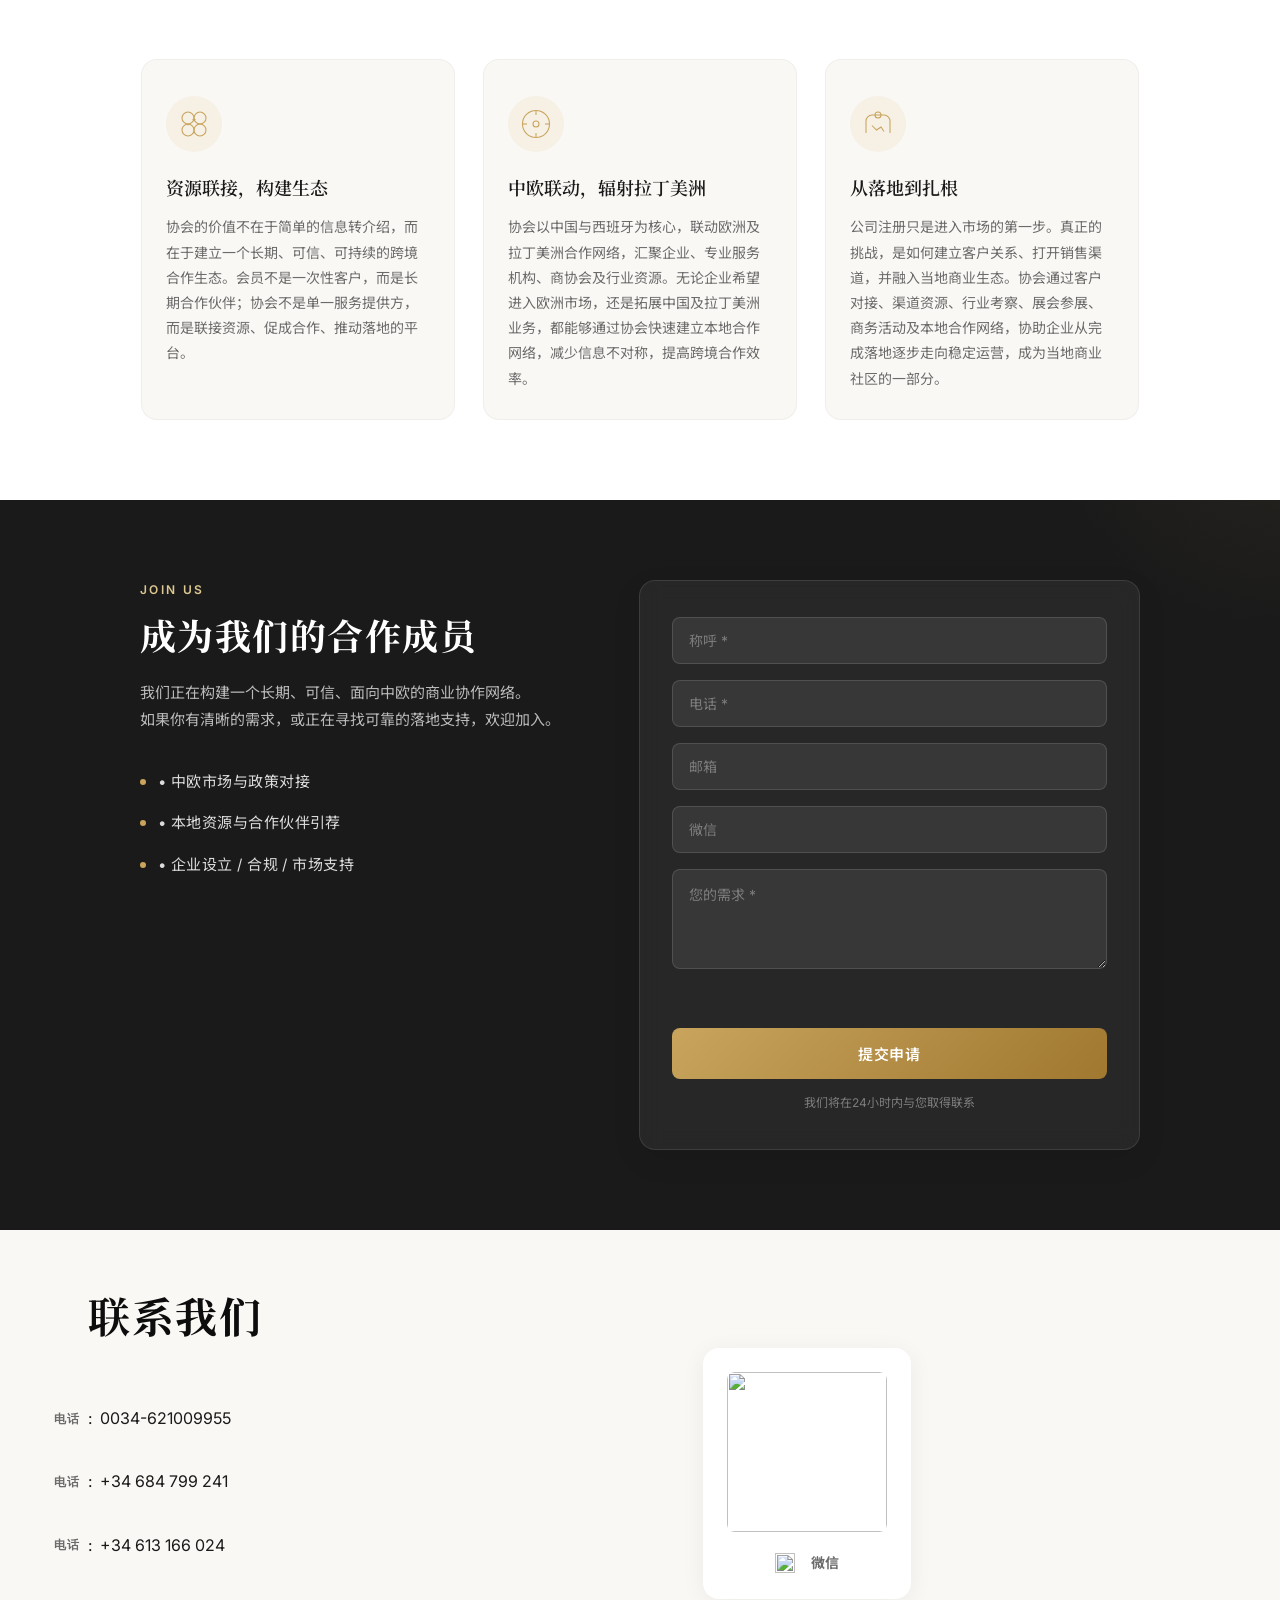
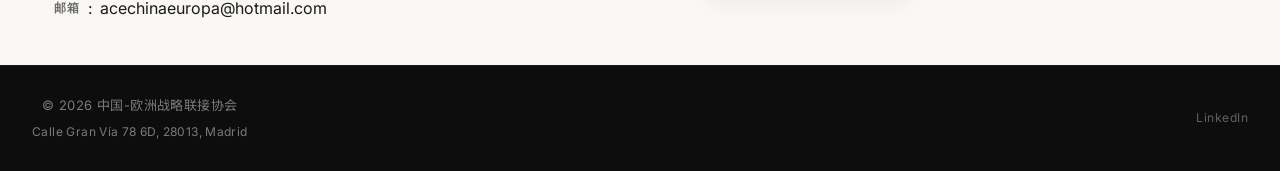
==== commit 0d4d61a7: "协会也不是单点中介→不是单一服务提供方" ====
--- a/index.html
+++ b/index.html
@@ -268,7 +268,7 @@
                 <svg viewBox="0 0 48 48" width="36" height="36" fill="none" stroke="var(--premium-gold)" stroke-width="1.4"><circle cx="16" cy="16" r="8"/><circle cx="32" cy="16" r="8"/><circle cx="16" cy="32" r="8"/><circle cx="32" cy="32" r="8"/><line x1="22" y1="18" x2="26" y2="18"/><line x1="16" y1="24" x2="16" y2="26"/></svg>
             </div>
             <div class="why-join-card-title">资源联接，构建生态</div>
-            <div class="why-join-card-desc">协会的价值不在于简单的信息转介绍，而在于建立一个长期、可信、可持续的跨境合作生态。会员不是一次性客户，而是长期合作伙伴；协会也不是单点中介，而是联接资源、促成合作、推动落地的平台。</div>
+            <div class="why-join-card-desc">协会的价值不在于简单的信息转介绍，而在于建立一个长期、可信、可持续的跨境合作生态。会员不是一次性客户，而是长期合作伙伴；协会不是单一服务提供方，而是联接资源、促成合作、推动落地的平台。</div>
         </div>
         <div class="why-join-card">
             <div class="why-join-icon">
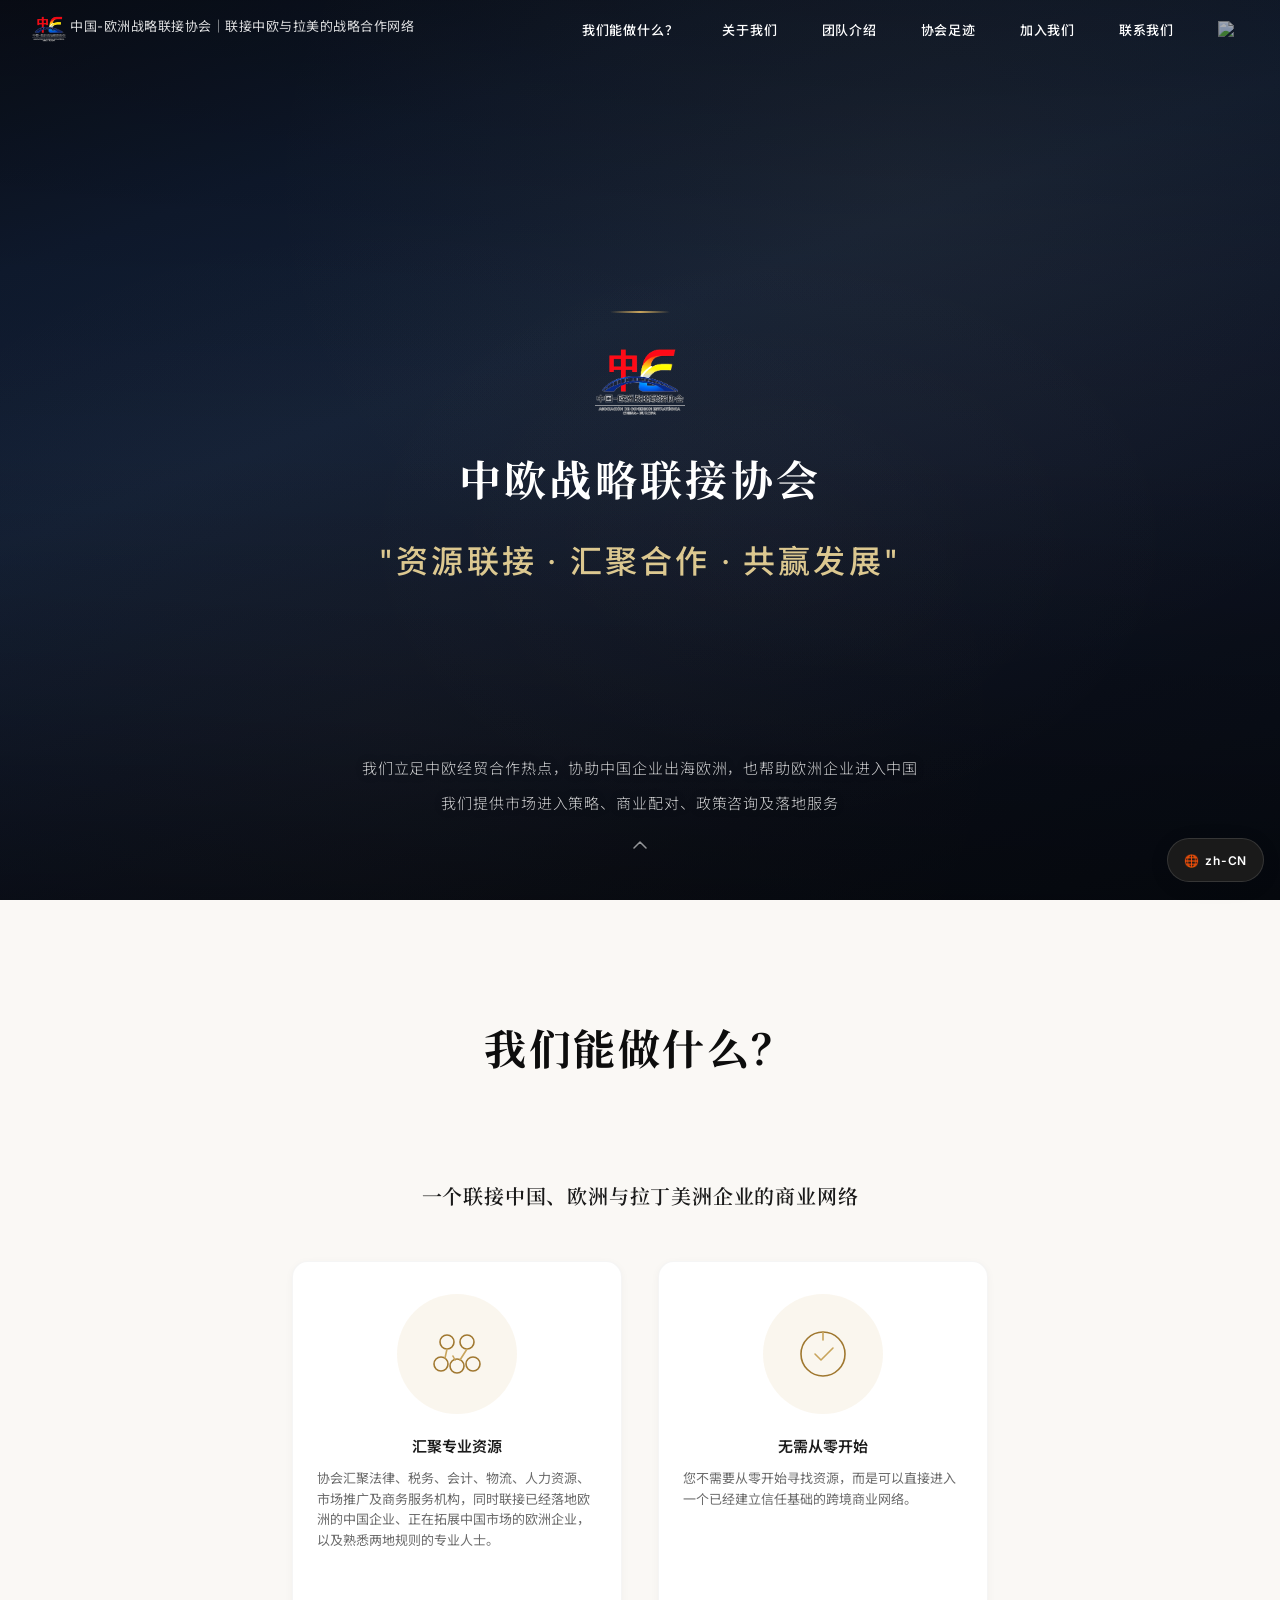
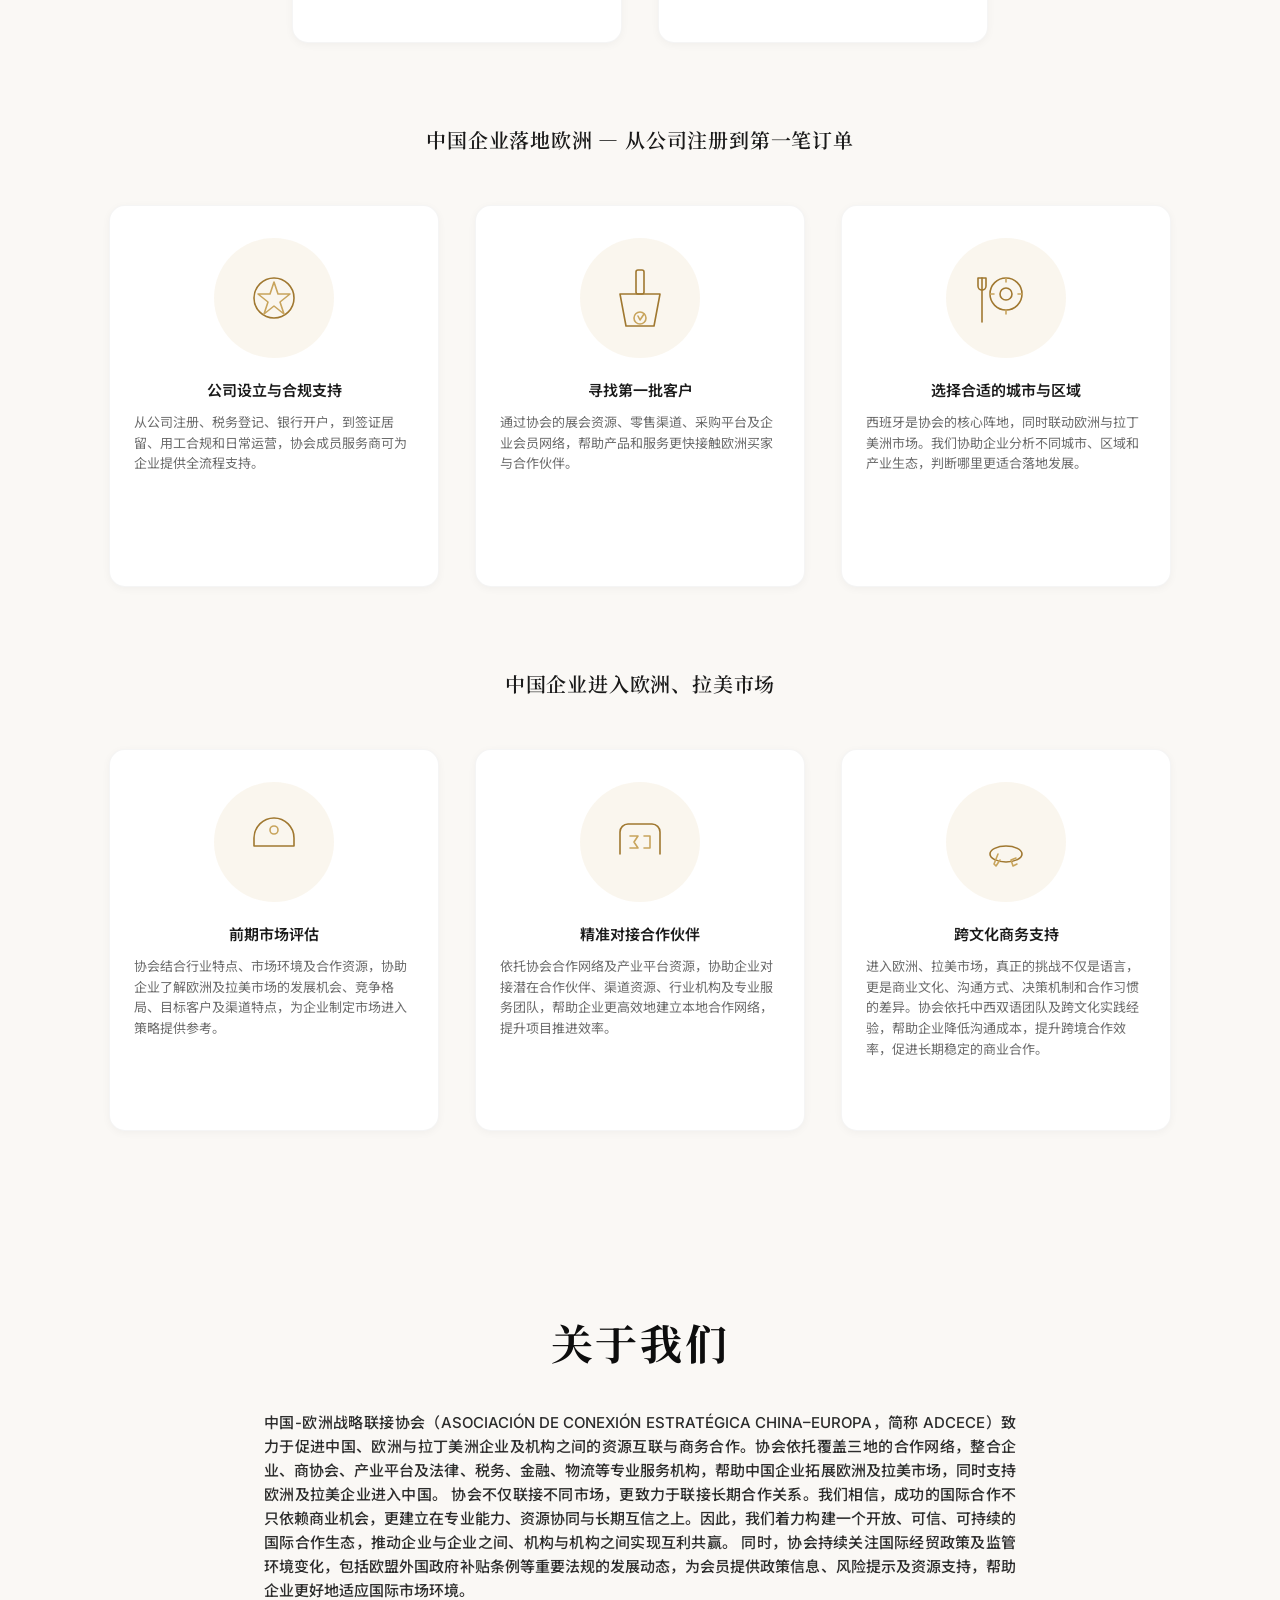
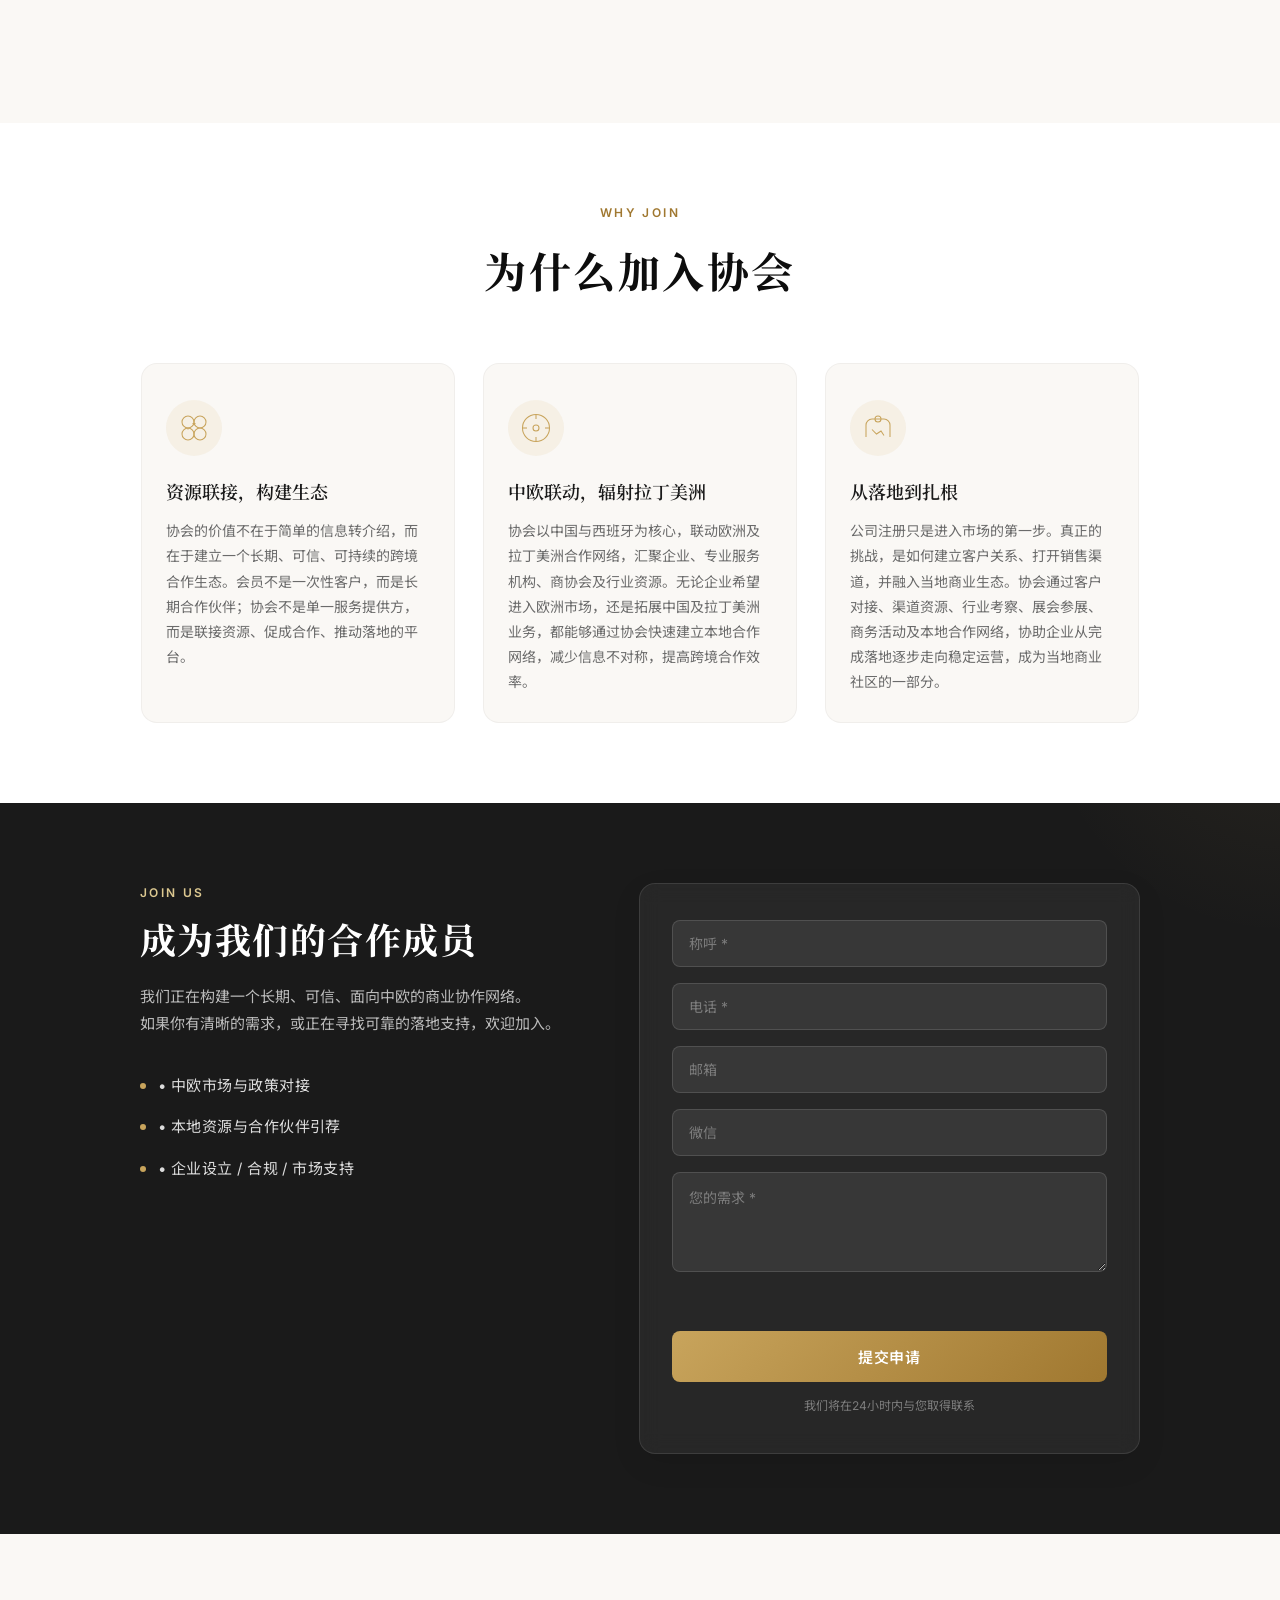
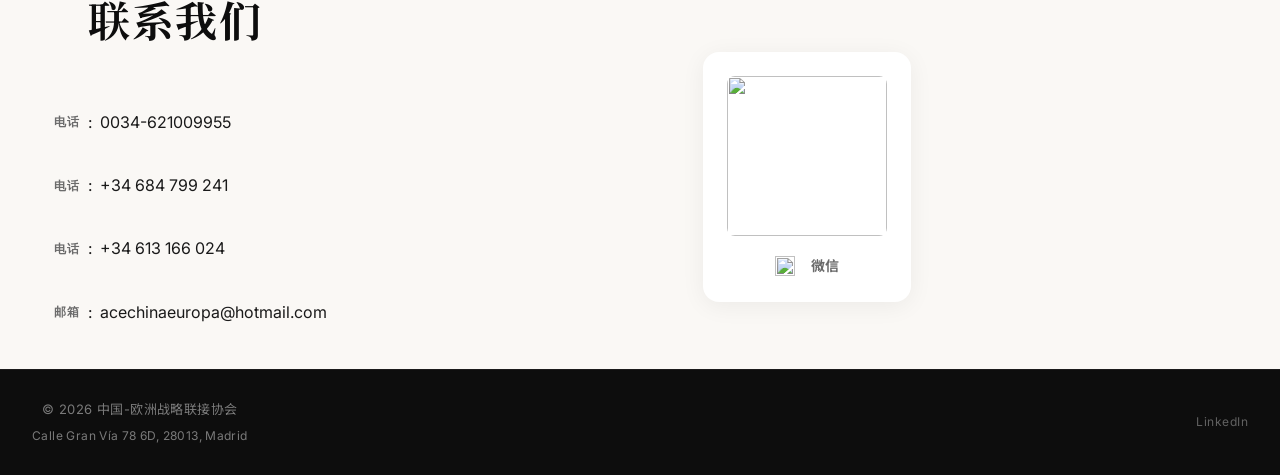
==== commit a821a7a2: "首段文字改为两张卡片" ====
--- a/index.html
+++ b/index.html
@@ -168,11 +168,21 @@
         <!-- 一个联接中西企业的商业网络 -->
         <div>
             <div class="we-do-title">一个联接中国、欧洲与拉丁美洲企业的商业网络</div>
-            <div style="max-width:720px;margin:0 auto 36px;font-size:15px;line-height:1.65;color:var(--premium-light-muted);text-align:center;">
-                协会汇聚法律、税务、会计、物流、人力资源、市场推广及商务服务机构，同时联接已经落地欧洲的中国企业、正在拓展中国市场的欧洲企业，以及熟悉两地规则的专业人士。
-            </div>
-            <div style="max-width:720px;margin:0 auto 36px;font-size:15px;line-height:1.65;color:var(--premium-light-muted);text-align:center;">
-                您不需要从零开始寻找资源，而是可以直接进入一个已经建立信任基础的跨境商业网络。
+            <div>
+                <div class="we-do-item">
+                    <div class="we-do-item-svg">
+                        <svg viewBox="0 0 64 64"><circle class="icon-stroke" cx="22" cy="20" r="7"/><circle class="icon-stroke" cx="42" cy="20" r="7"/><circle class="icon-stroke" cx="16" cy="42" r="7"/><circle class="icon-stroke" cx="32" cy="44" r="7"/><circle class="icon-stroke" cx="48" cy="42" r="7"/><line class="icon-accent" x1="22" y1="27" x2="20" y2="36"/><line class="icon-accent" x1="42" y1="27" x2="35" y2="38"/><line class="icon-accent" x1="28" y1="34" x2="30" y2="38"/></svg>
+                    </div>
+                    <div class="we-do-item-text">汇聚专业资源</div>
+                    <div class="we-do-item-small-text">协会汇聚法律、税务、会计、物流、人力资源、市场推广及商务服务机构，同时联接已经落地欧洲的中国企业、正在拓展中国市场的欧洲企业，以及熟悉两地规则的专业人士。</div>
+                </div>
+                <div class="we-do-item">
+                    <div class="we-do-item-svg">
+                        <svg viewBox="0 0 64 64"><circle class="icon-stroke" cx="32" cy="32" r="22"/><path class="icon-accent" d="M24 32l6 6 12-12" stroke-width="2"/><line class="icon-accent" x1="32" y1="10" x2="32" y2="18"/></svg>
+                    </div>
+                    <div class="we-do-item-text">无需从零开始</div>
+                    <div class="we-do-item-small-text">您不需要从零开始寻找资源，而是可以直接进入一个已经建立信任基础的跨境商业网络。</div>
+                </div>
             </div>
         </div>
 
